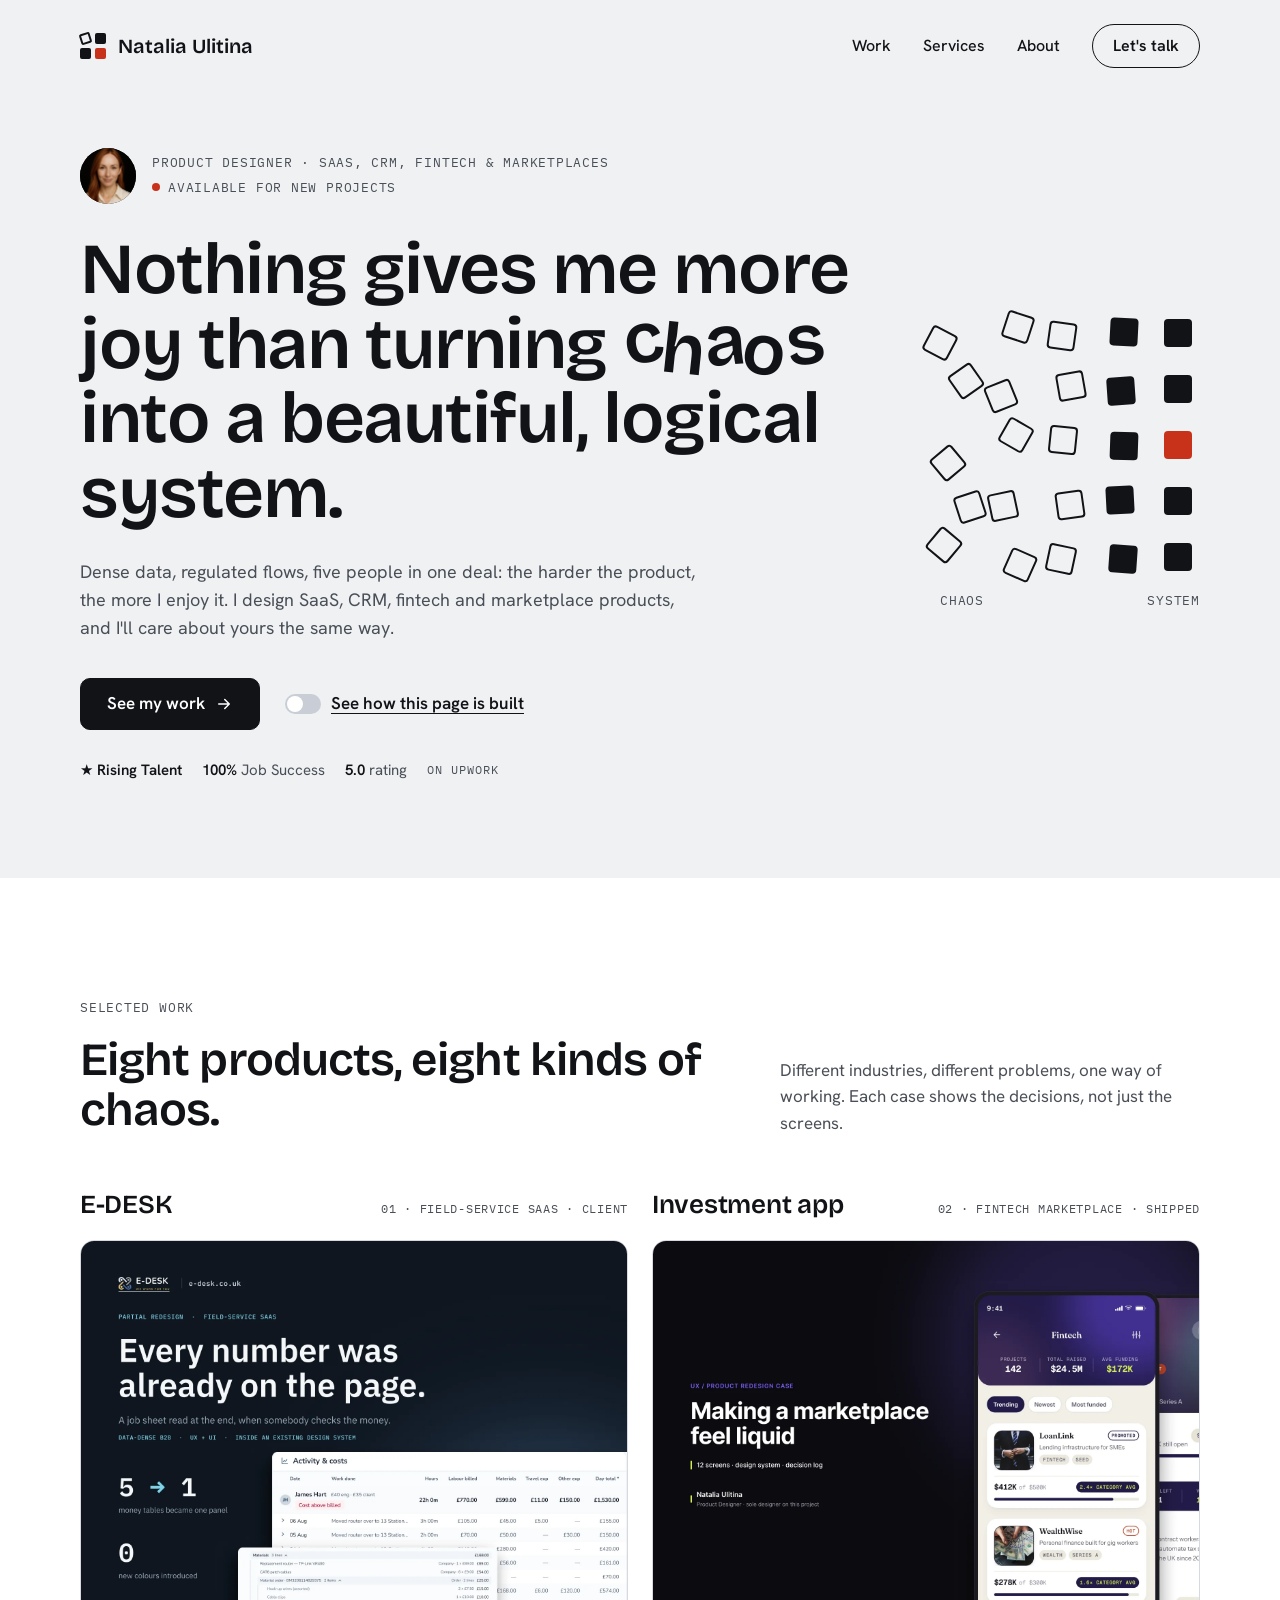
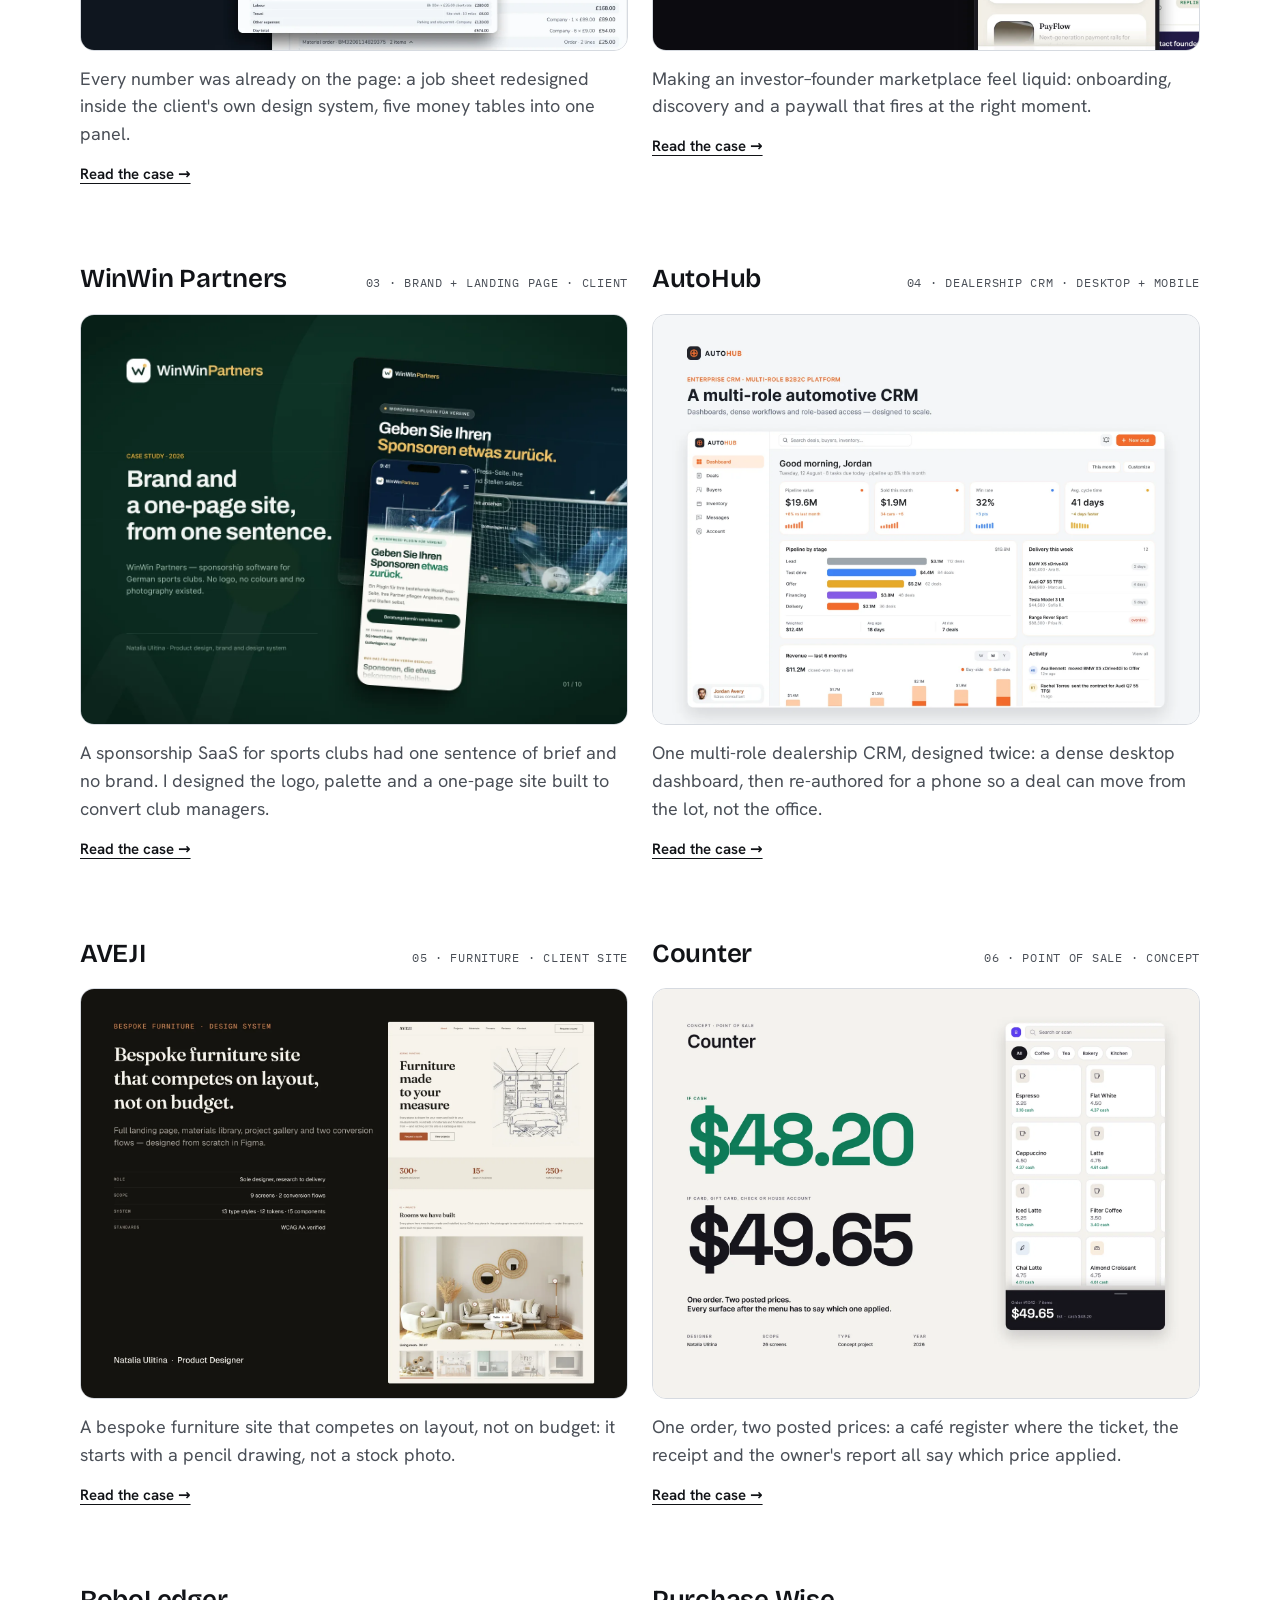
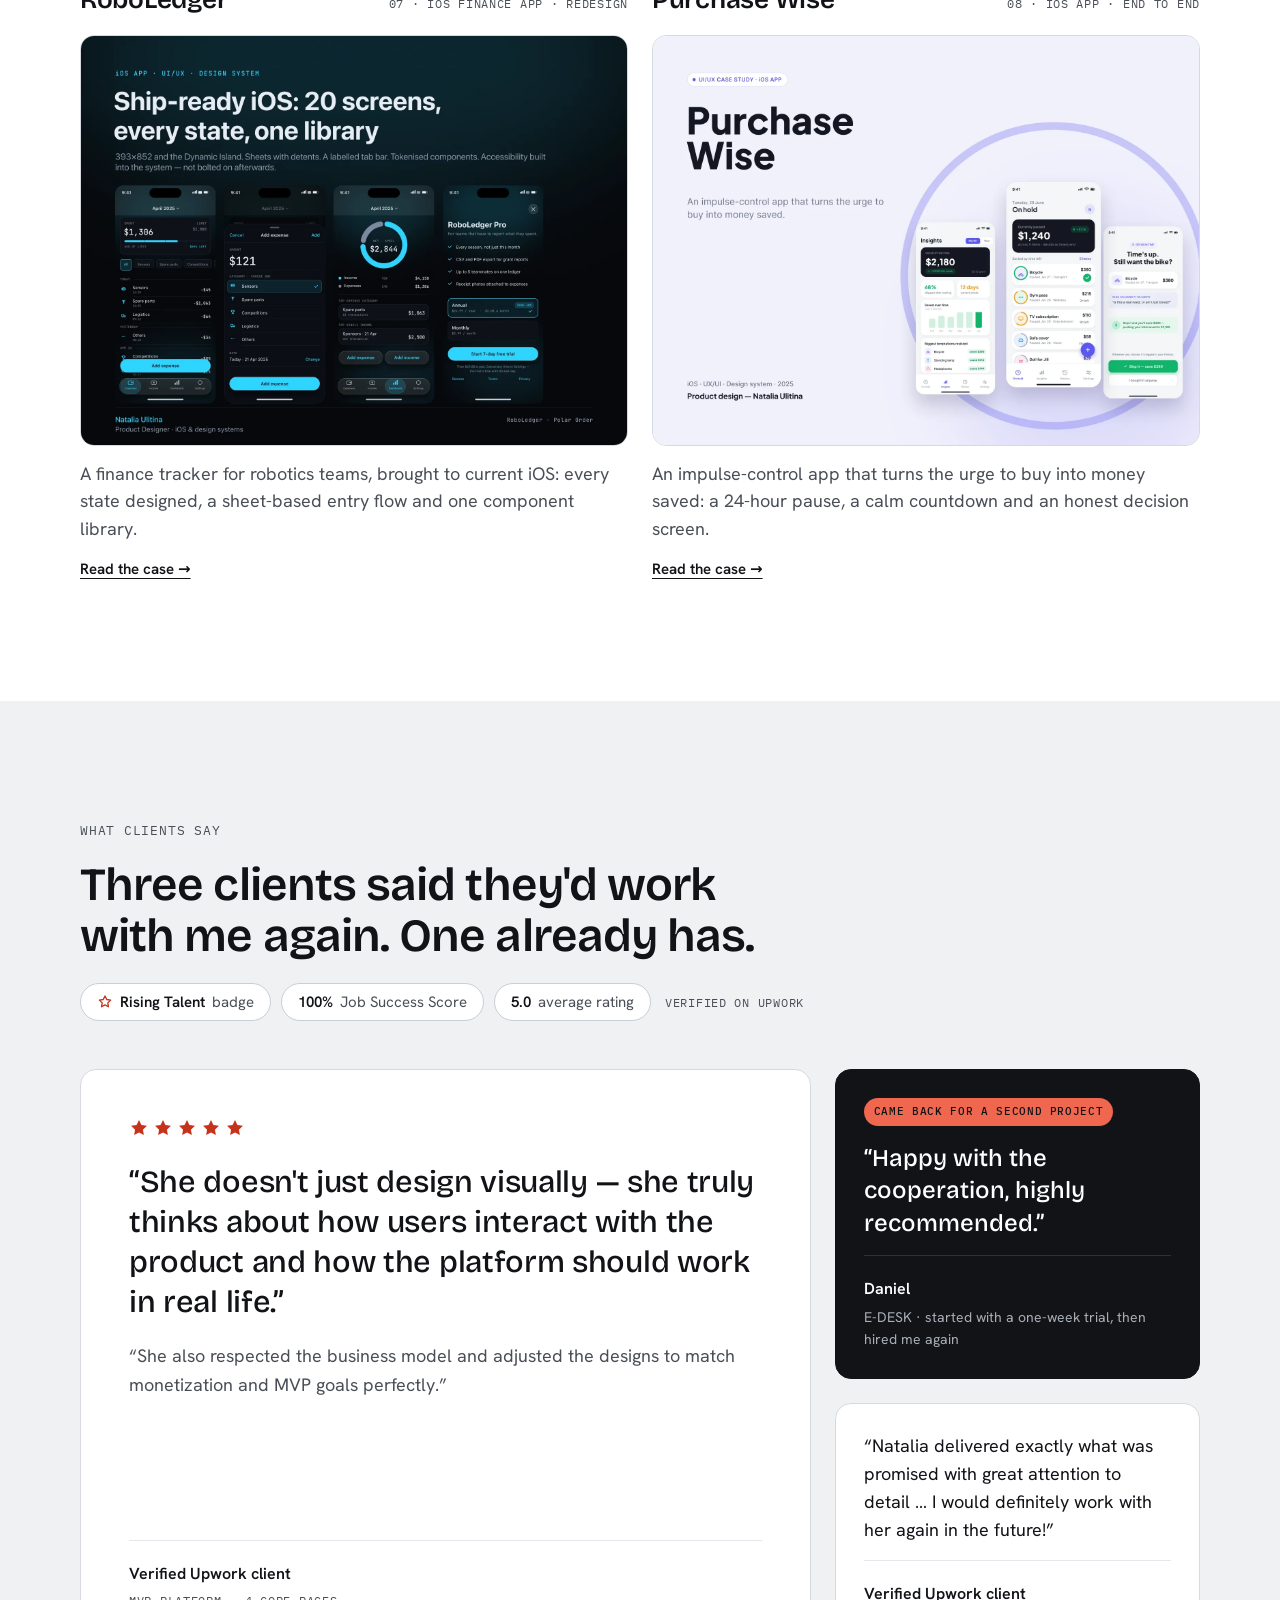
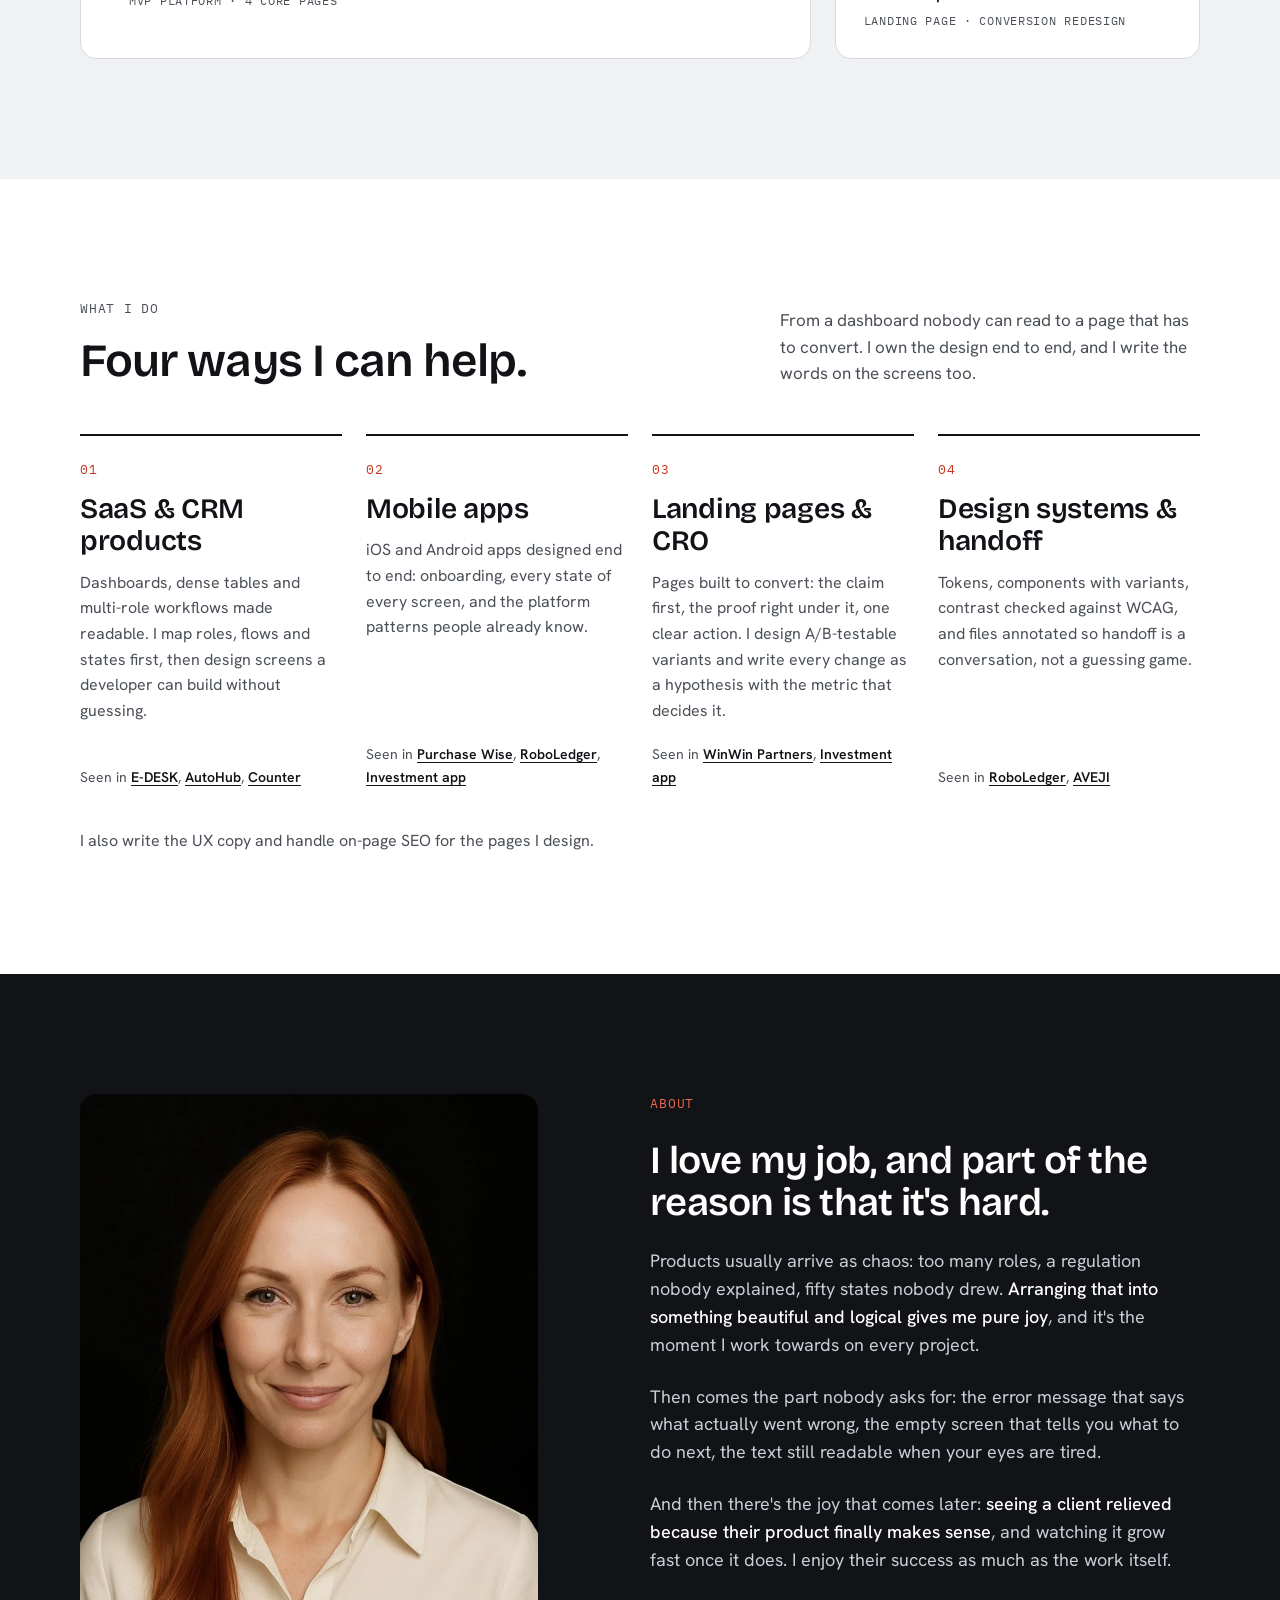
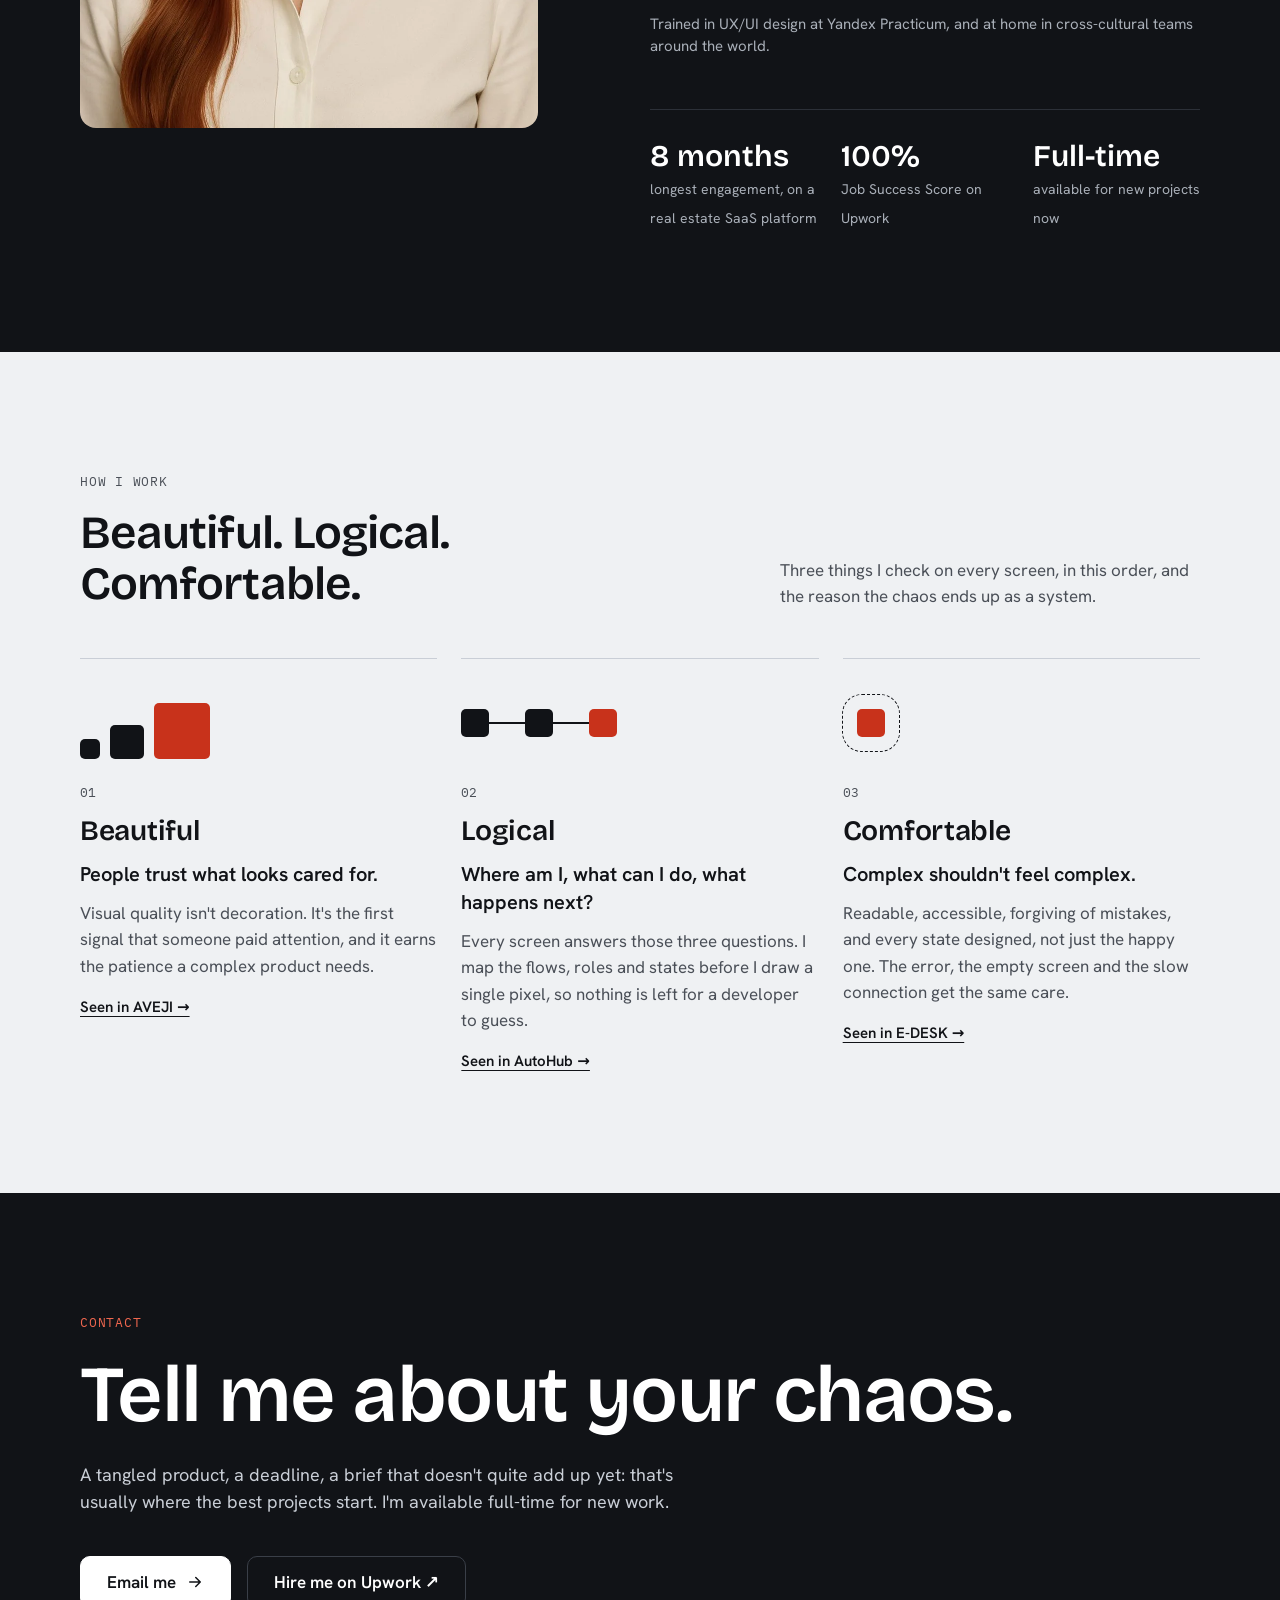
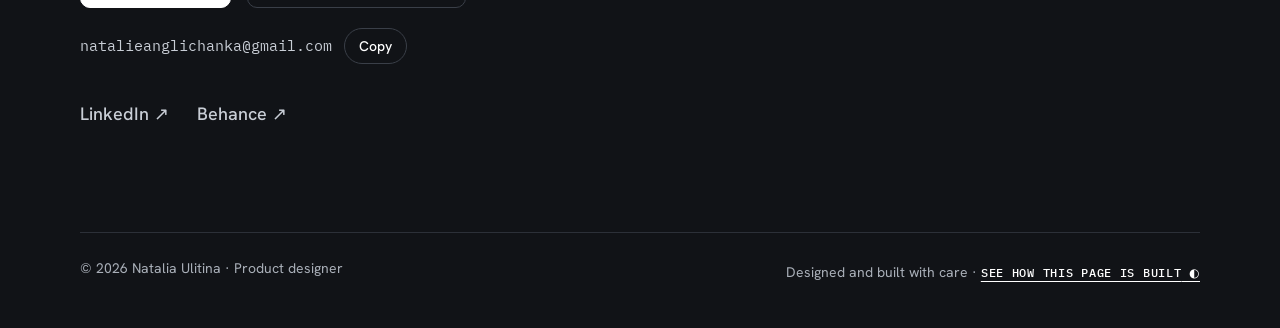
==== index.html @ 25fa5a93 "Add files via upload" ====
<!doctype html>
<html lang="en">
<head>
<meta charset="utf-8">
<meta name="viewport" content="width=device-width, initial-scale=1">
<title>Natalia Ulitina — Product designer for SaaS, CRM, fintech and marketplaces</title>
<meta name="description" content="Product designer who turns complex products into beautiful, logical systems. Case studies in field-service SaaS, fintech, a dealership CRM, a bespoke furniture site and a point-of-sale concept. Available full-time.">
<link rel="canonical" href="https://nataliaulitina.github.io/">
<meta property="og:type" content="website">
<meta property="og:title" content="Natalia Ulitina — Product designer for SaaS, CRM, fintech and marketplaces">
<meta property="og:description" content="Product designer who turns complex products into beautiful, logical systems. Case studies in field-service SaaS, fintech, a dealership CRM, a bespoke furniture site and a point-of-sale concept. Available full-time.">
<meta property="og:url" content="https://nataliaulitina.github.io/">
<meta property="og:image" content="https://nataliaulitina.github.io/og.png">
<meta name="twitter:card" content="summary_large_image">
<meta name="theme-color" content="#EFF1F3">
<link rel="icon" href="favicon.svg" type="image/svg+xml">
<link rel="preload" href="bricolage.woff2" as="font" type="font/woff2" crossorigin>
<link rel="preload" href="hanken-400.woff2" as="font" type="font/woff2" crossorigin>
<link rel="stylesheet" href="site.css">
<script src="site.js" defer></script>
</head>
<body class="">
<a class="skip" href="#main">Skip to content</a>
<div class="xgrid" aria-hidden="true"><div class="wrap"><i></i><i></i><i></i><i></i><i></i><i></i><i></i><i></i><i></i><i></i><i></i><i></i></div></div>
<header class="site-head"><div class="wrap">
<a class="brand" href="index.html" aria-label="Natalia Ulitina, home"><span class="mark" aria-hidden="true"><i></i><i></i><i></i><i></i></span><span>Natalia Ulitina</span></a>
<nav class="nav" aria-label="Main"><a href="#work">Work</a><a class="hide-sm" href="#services">Services</a><a class="hide-sm" href="#about">About</a><a class="pill" href="#contact">Let's talk</a></nav>
</div></header>
<main id="main">
<section class="hero"><div class="wrap">
<div>
<div class="who" data-spec="Photo · 56 round · the person you'll work with, directly"><span class="avatar"><img src="natalia.webp" alt="Natalia Ulitina" width="900" height="1252" decoding="auto"></span><span class="who-text"><span>Product designer · SaaS, CRM, fintech &amp; marketplaces</span><span><span class="dot"></span>Available for new projects</span></span></div>
<h1 class="h1" data-spec="H1 · Bricolage 76/79 · one idea, one sentence">Nothing gives me more joy than turning <span class="sr">chaos</span><span class="chaos" aria-hidden="true"><span>c</span><span>h</span><span>a</span><span>o</span><span>s</span></span> into a beautiful, logical system.</h1>
<p class="lead" data-spec="Body L · Hanken 20/31 · max ≈ 62 characters a line">Dense data, regulated flows, five people in one deal: the harder the product, the more I enjoy it. I design SaaS, CRM, fintech and marketplace products, and I'll care about yours the same way.</p>
<div class="btns" data-spec="Buttons · 52 tall · touch target ≥ 44"><a class="btn btn-primary" href="#work">See my work <svg viewBox="0 0 24 24" fill="none" stroke="currentColor" stroke-width="2" stroke-linecap="round" stroke-linejoin="round" aria-hidden="true"><path d="M5 12h14M13 6l6 6-6 6"/></svg></a><button type="button" class="btn xray-toggle quiet" aria-pressed="false"><span class="switch" aria-hidden="true"></span><span class="xray-label">See how this page is built</span></button></div>
<p class="hero-proof" aria-label="Upwork record"><span><b>★ Rising Talent</b></span><span><b>100%</b> Job Success</span><span><b>5.0</b> rating</span><span class="via">on Upwork</span></p>
</div>
<div class="c2s-wrap" aria-hidden="true"><div class="c2s" data-spec="Chaos → system · the only disorder on the page"><i class="" style="left:-14px;top:10px;transform:rotate(28deg)"></i><i class="" style="left:12px;top:48px;transform:rotate(-35deg)"></i><i class="" style="left:-6px;top:130px;transform:rotate(50deg)"></i><i class="" style="left:16px;top:174px;transform:rotate(-18deg)"></i><i class="" style="left:-10px;top:212px;transform:rotate(40deg)"></i><i class="" style="left:64px;top:-6px;transform:rotate(18deg)"></i><i class="" style="left:47px;top:63px;transform:rotate(-22deg)"></i><i class="" style="left:62px;top:102px;transform:rotate(30deg)"></i><i class="" style="left:49px;top:173px;transform:rotate(-12deg)"></i><i class="" style="left:66px;top:232px;transform:rotate(24deg)"></i><i class="" style="left:108px;top:3px;transform:rotate(8deg)"></i><i class="" style="left:117px;top:53px;transform:rotate(-10deg)"></i><i class="" style="left:109px;top:107px;transform:rotate(6deg)"></i><i class="" style="left:116px;top:172px;transform:rotate(-8deg)"></i><i class="" style="left:107px;top:226px;transform:rotate(12deg)"></i><i class="f" style="left:170px;top:-1px;transform:rotate(3deg)"></i><i class="f" style="left:167px;top:58px;transform:rotate(-4deg)"></i><i class="f" style="left:170px;top:113px;transform:rotate(2deg)"></i><i class="f" style="left:166px;top:167px;transform:rotate(-3deg)"></i><i class="f" style="left:169px;top:226px;transform:rotate(4deg)"></i><i class="f" style="left:224px;top:0px;transform:rotate(0deg)"></i><i class="f" style="left:224px;top:56px;transform:rotate(0deg)"></i><i class="a" style="left:224px;top:112px;transform:rotate(0deg)"></i><i class="f" style="left:224px;top:168px;transform:rotate(0deg)"></i><i class="f" style="left:224px;top:224px;transform:rotate(0deg)"></i></div><div class="c2s-labels"><span>Chaos</span><span>System</span></div>
<p class="xnote"><b>WHY</b>Chaos on the left, order on the right. It's the only disorder on the page, on purpose, and so is the word “chaos” in the headline. Ink on paper is 17.5:1; every text colour here passes WCAG AA.</p></div>
</div></section>

<section class="s s-white" id="work"><div class="wrap">
<div class="sec-head row"><div class="stack" style="gap:16px"><p class="kicker">Selected work</p><h2 class="h2" data-spec="H2 · Bricolage 52/57">Eight products, eight kinds of chaos.</h2></div><p class="lead">Different industries, different problems, one way of working. Each case shows the decisions, not just the screens.</p></div>
<div class="work-grid" data-spec="Case grid · 2 × 6 columns · 24 gutter"><a class="case-card" href="e-desk.html"><span class="top"><span class="name">E-DESK</span><span class="tag">01 · Field-service SaaS · Client</span></span><img src="cover-edesk.webp" alt="E-DESK case study cover" width="1600" height="1200" loading="lazy" decoding="auto"><span class="hook">Every number was already on the page: a job sheet redesigned inside the client's own design system, five money tables into one panel.</span><span class="more">Read the case →</span></a><a class="case-card" href="investment-app.html"><span class="top"><span class="name">Investment app</span><span class="tag">02 · Fintech marketplace · Shipped</span></span><img src="cover-investment.webp" alt="Investment app case study cover" width="1600" height="1200" loading="lazy" decoding="auto"><span class="hook">Making an investor–founder marketplace feel liquid: onboarding, discovery and a paywall that fires at the right moment.</span><span class="more">Read the case →</span></a><a class="case-card" href="winwin.html"><span class="top"><span class="name">WinWin Partners</span><span class="tag">03 · Brand + landing page · Client</span></span><img src="cover-winwin.webp" alt="WinWin Partners case study cover" width="1200" height="900" loading="lazy" decoding="auto"><span class="hook">A sponsorship SaaS for sports clubs had one sentence of brief and no brand. I designed the logo, palette and a one-page site built to convert club managers.</span><span class="more">Read the case →</span></a><a class="case-card" href="autohub.html"><span class="top"><span class="name">AutoHub</span><span class="tag">04 · Dealership CRM · Desktop + mobile</span></span><img src="cover-autohub.webp" alt="AutoHub case study cover" width="1600" height="1200" loading="lazy" decoding="auto"><span class="hook">One multi-role dealership CRM, designed twice: a dense desktop dashboard, then re-authored for a phone so a deal can move from the lot, not the office.</span><span class="more">Read the case →</span></a><a class="case-card" href="aveji.html"><span class="top"><span class="name">AVEJI</span><span class="tag">05 · Furniture · Client site</span></span><img src="cover-aveji.webp" alt="AVEJI case study cover" width="1600" height="1200" loading="lazy" decoding="auto"><span class="hook">A bespoke furniture site that competes on layout, not on budget: it starts with a pencil drawing, not a stock photo.</span><span class="more">Read the case →</span></a><a class="case-card" href="counter.html"><span class="top"><span class="name">Counter</span><span class="tag">06 · Point of sale · Concept</span></span><img src="cover-counter.webp" alt="Counter case study cover" width="1600" height="1200" loading="lazy" decoding="auto"><span class="hook">One order, two posted prices: a café register where the ticket, the receipt and the owner's report all say which price applied.</span><span class="more">Read the case →</span></a><a class="case-card" href="roboledger.html"><span class="top"><span class="name">RoboLedger</span><span class="tag">07 · iOS finance app · Redesign</span></span><img src="cover-roboledger.webp" alt="RoboLedger case study cover" width="1600" height="1200" loading="lazy" decoding="auto"><span class="hook">A finance tracker for robotics teams, brought to current iOS: every state designed, a sheet-based entry flow and one component library.</span><span class="more">Read the case →</span></a><a class="case-card" href="purchase-wise.html"><span class="top"><span class="name">Purchase Wise</span><span class="tag">08 · iOS app · End to end</span></span><img src="cover-purchasewise.webp" alt="Purchase Wise case study cover" width="1600" height="1200" loading="lazy" decoding="auto"><span class="hook">An impulse-control app that turns the urge to buy into money saved: a 24-hour pause, a calm countdown and an honest decision screen.</span><span class="more">Read the case →</span></a></div>
</div></section>

<section class="s" id="clients"><div class="wrap">
<div class="sec-head"><p class="kicker">What clients say</p><h2 class="h2">Three clients said they'd work with me again. One already has.</h2>
<ul class="proof" aria-label="Verified on Upwork"><li><svg viewBox="0 0 24 24" fill="none" stroke="currentColor" stroke-width="2" stroke-linecap="round" stroke-linejoin="round" aria-hidden="true"><path d="M12 3l2.6 5.3 5.9.9-4.3 4.1 1 5.8L12 16.4 6.8 19.1l1-5.8L3.5 9.2l5.9-.9z"/></svg><b>Rising Talent</b> badge</li><li><b>100%</b> Job Success Score</li><li><b>5.0</b> average rating</li><li class="via">Verified on Upwork</li></ul></div>
<div class="quotes">
<figure class="quote-main"><div class="stars" role="img" aria-label="5 out of 5 stars"><svg viewBox="0 0 24 24" fill="currentColor" aria-hidden="true"><path d="M12 2.5l2.9 6 6.6.9-4.8 4.6 1.2 6.5L12 17.4l-5.9 3.1 1.2-6.5L2.5 9.4l6.6-.9z"/></svg><svg viewBox="0 0 24 24" fill="currentColor" aria-hidden="true"><path d="M12 2.5l2.9 6 6.6.9-4.8 4.6 1.2 6.5L12 17.4l-5.9 3.1 1.2-6.5L2.5 9.4l6.6-.9z"/></svg><svg viewBox="0 0 24 24" fill="currentColor" aria-hidden="true"><path d="M12 2.5l2.9 6 6.6.9-4.8 4.6 1.2 6.5L12 17.4l-5.9 3.1 1.2-6.5L2.5 9.4l6.6-.9z"/></svg><svg viewBox="0 0 24 24" fill="currentColor" aria-hidden="true"><path d="M12 2.5l2.9 6 6.6.9-4.8 4.6 1.2 6.5L12 17.4l-5.9 3.1 1.2-6.5L2.5 9.4l6.6-.9z"/></svg><svg viewBox="0 0 24 24" fill="currentColor" aria-hidden="true"><path d="M12 2.5l2.9 6 6.6.9-4.8 4.6 1.2 6.5L12 17.4l-5.9 3.1 1.2-6.5L2.5 9.4l6.6-.9z"/></svg></div><blockquote><p>“She doesn't just design visually — she truly thinks about how users interact with the product and how the platform should work in real life.”</p><p>“She also respected the business model and adjusted the designs to match monetization and MVP goals perfectly.”</p></blockquote><figcaption class="by"><b>Verified Upwork client</b><span>MVP platform · 4 core pages</span></figcaption></figure>
<div class="quote-side">
<figure class="quote dark"><span class="badge">Came back for a second project</span><blockquote><p>“Happy with the cooperation, highly recommended.”</p></blockquote><figcaption class="by"><b>Daniel</b><span>E-DESK · started with a one-week trial, then hired me again</span></figcaption></figure>
<figure class="quote"><blockquote><p>“Natalia delivered exactly what was promised with great attention to detail … I would definitely work with her again in the future!”</p></blockquote><figcaption class="by"><b>Verified Upwork client</b><span>Landing page · conversion redesign</span></figcaption></figure>
</div></div>
</div></section>
<section class="s s-white" id="services"><div class="wrap">
<div class="sec-head row"><div class="stack" style="gap:16px"><p class="kicker">What I do</p><h2 class="h2">Four ways I can help.</h2></div><p class="lead">From a dashboard nobody can read to a page that has to convert. I own the design end to end, and I write the words on the screens too.</p></div>
<div class="services" data-spec="Services · 4 columns · one promise each">
<div class="svc"><span class="num">01</span><h3 class="h3">SaaS &amp; CRM products</h3><p>Dashboards, dense tables and multi-role workflows made readable. I map roles, flows and states first, then design screens a developer can build without guessing.</p><p class="seen">Seen in <a href="e-desk.html">E-DESK</a>, <a href="autohub.html">AutoHub</a>, <a href="counter.html">Counter</a></p></div>
<div class="svc"><span class="num">02</span><h3 class="h3">Mobile apps</h3><p>iOS and Android apps designed end to end: onboarding, every state of every screen, and the platform patterns people already know.</p><p class="seen">Seen in <a href="purchase-wise.html">Purchase Wise</a>, <a href="roboledger.html">RoboLedger</a>, <a href="investment-app.html">Investment app</a></p></div>
<div class="svc"><span class="num">03</span><h3 class="h3">Landing pages &amp; CRO</h3><p>Pages built to convert: the claim first, the proof right under it, one clear action. I design A/B-testable variants and write every change as a hypothesis with the metric that decides it.</p><p class="seen">Seen in <a href="winwin.html">WinWin Partners</a>, <a href="investment-app.html">Investment app</a></p></div>
<div class="svc"><span class="num">04</span><h3 class="h3">Design systems &amp; handoff</h3><p>Tokens, components with variants, contrast checked against WCAG, and files annotated so handoff is a conversation, not a guessing game.</p><p class="seen">Seen in <a href="roboledger.html">RoboLedger</a>, <a href="aveji.html">AVEJI</a></p></div>
</div>
<p class="svc-also">I also write the UX copy and handle on-page SEO for the pages I design.</p>
</div></section>

<section class="s s-dark about" id="about"><div class="wrap">
<img src="natalia.webp" alt="Natalia Ulitina, smiling, in a cream shirt" width="900" height="1252" class="about-photo" loading="lazy" decoding="auto">
<div class="about-text">
<p class="kicker">About</p>
<h2 class="h2">I love my job, and part of the reason is that it's hard.</h2>
<p class="lead">Products usually arrive as chaos: too many roles, a regulation nobody explained, fifty states nobody drew. <strong>Arranging that into something beautiful and logical gives me pure joy</strong>, and it's the moment I work towards on every project.</p>
<p class="lead">Then comes the part nobody asks for: the error message that says what actually went wrong, the empty screen that tells you what to do next, the text still readable when your eyes are tired.</p>
<p class="lead">And then there's the joy that comes later: <strong>seeing a client relieved because their product finally makes sense</strong>, and watching it grow fast once it does. I enjoy their success as much as the work itself.</p>
<p class="small" style="color:var(--on-dark-3)">Trained in UX/UI design at Yandex Practicum, and at home in cross-cultural teams around the world.</p>
<div class="facts"><div><b>8 months</b><span>longest engagement, on a real estate SaaS platform</span></div><div><b>100%</b><span>Job Success Score on Upwork</span></div><div><b>Full-time</b><span>available for new projects now</span></div></div>
</div>
</div></section>

<section class="s" id="approach"><div class="wrap">
<div class="sec-head row"><div class="stack" style="gap:16px"><p class="kicker">How I work</p><h2 class="h2">Beautiful. Logical. Comfortable.</h2></div><p class="lead">Three things I check on every screen, in this order, and the reason the chaos ends up as a system.</p></div>
<div class="pillars">
<div class="pillar"><div class="glyph" aria-hidden="true"><i style="width:20px;height:20px"></i><i style="width:34px;height:34px"></i><i class="acc" style="width:56px;height:56px"></i></div><span class="num">01</span><h3 class="h3">Beautiful</h3><p class="principle">People trust what looks cared for.</p><p class="lead">Visual quality isn't decoration. It's the first signal that someone paid attention, and it earns the patience a complex product needs.</p><a href="aveji.html">Seen in AVEJI →</a></div>
<div class="pillar"><div class="glyph logic" aria-hidden="true"><i style="width:28px;height:28px"></i><b></b><i style="width:28px;height:28px"></i><b></b><i class="acc" style="width:28px;height:28px"></i></div><span class="num">02</span><h3 class="h3">Logical</h3><p class="principle">Where am I, what can I do, what happens next?</p><p class="lead">Every screen answers those three questions. I map the flows, roles and states before I draw a single pixel, so nothing is left for a developer to guess.</p><a href="autohub.html">Seen in AutoHub →</a></div>
<div class="pillar"><div class="glyph comfort" aria-hidden="true"><i class="acc" style="width:28px;height:28px;outline:1.5px dashed var(--ink);outline-offset:14px"></i></div><span class="num">03</span><h3 class="h3">Comfortable</h3><p class="principle">Complex shouldn't feel complex.</p><p class="lead">Readable, accessible, forgiving of mistakes, and every state designed, not just the happy one. The error, the empty screen and the slow connection get the same care.</p><a href="e-desk.html">Seen in E-DESK →</a></div>
</div>
</div></section>

</main>
<section class="s s-dark contact" id="contact" data-spec="Footer · dark band · the page ends on a strong note"><div class="wrap">
<p class="kicker">Contact</p>
<h2 class="h1" style="margin-top:20px">Tell me about your chaos.</h2>
<p class="lead">A tangled product, a deadline, a brief that doesn't quite add up yet: that's usually where the best projects start. I'm available full-time for new work.</p>
<div class="btns"><a class="btn btn-primary" href="mailto:natalieanglichanka@gmail.com">Email me <svg viewBox="0 0 24 24" fill="none" stroke="currentColor" stroke-width="2" stroke-linecap="round" stroke-linejoin="round" aria-hidden="true"><path d="M5 12h14M13 6l6 6-6 6"/></svg></a><a class="btn" href="https://www.upwork.com/freelancers/~018b4f9fb28a31edcb" rel="noopener" target="_blank">Hire me on Upwork ↗</a></div>
<p class="mailline"><span class="addr">natalieanglichanka@gmail.com</span><button type="button" class="copy" data-copy="natalieanglichanka@gmail.com" aria-label="Copy email address">Copy</button></p>
<nav class="elsewhere" aria-label="Elsewhere"><a href="https://www.linkedin.com/in/natalia-ulitina-0a97a8344/" rel="noopener" target="_blank">LinkedIn ↗</a><a href="https://www.behance.net/nataliaulitina" rel="noopener" target="_blank">Behance ↗</a></nav>
<div class="foot"><span>© 2026 Natalia Ulitina · Product designer</span><span>Designed and built with care · <button type="button" class="xray-toggle" aria-pressed="false"><span class="xray-label">See how this page is built</span> ◐</button></span></div>
</div></section>
</body>
</html>
---- site.css ----
/* ---------- Fonts (self-hosted) ---------- */
@font-face{font-family:"Bricolage Grotesque";src:url(bricolage.woff2) format("woff2");font-weight:200 800;font-display:swap}
@font-face{font-family:"Hanken Grotesk";src:url(hanken-400.woff2) format("woff2");font-weight:400;font-display:swap}
@font-face{font-family:"Hanken Grotesk";src:url(hanken-500.woff2) format("woff2");font-weight:500;font-display:swap}
@font-face{font-family:"Hanken Grotesk";src:url(hanken-600.woff2) format("woff2");font-weight:600;font-display:swap}
@font-face{font-family:"IBM Plex Mono";src:url(plexmono-400.woff2) format("woff2");font-weight:400;font-display:swap}
@font-face{font-family:"IBM Plex Mono";src:url(plexmono-500.woff2) format("woff2");font-weight:500;font-display:swap}

/* ---------- Tokens ---------- */
:root{
  --paper:#EFF1F3; --white:#FFFFFF; --ink:#111317; --ink-2:#4A4F57; --line:#C9CED6; --line-soft:#D6DAE0; --tile:#E4E7EB;
  --accent:#C8321B; --accent-on-dark:#F0674F;
  --dark:#111317; --dark-card:#1E2127; --dark-line:#2C3038; --on-dark:#FFFFFF; --on-dark-2:#C9CED6; --on-dark-3:#A9AFB8;
  --display:"Bricolage Grotesque",system-ui,sans-serif; --body:"Hanken Grotesk",system-ui,sans-serif; --mono:"IBM Plex Mono",ui-monospace,monospace;
  --gutter:80px; --max:1280px;
}
*{box-sizing:border-box}
html{-webkit-text-size-adjust:100%;scroll-behavior:smooth}
body{margin:0;background:var(--paper);color:var(--ink);font-family:var(--body);font-size:18px;line-height:1.6;-webkit-font-smoothing:antialiased}
img{max-width:100%;height:auto;display:block}
a{color:inherit}
a:hover{color:var(--accent)}
:focus-visible{outline:2px solid var(--accent);outline-offset:3px;border-radius:4px}
.sr{position:absolute;width:1px;height:1px;overflow:hidden;clip:rect(0 0 0 0);white-space:nowrap}
.skip{position:absolute;left:16px;top:-60px;background:var(--ink);color:#fff;padding:10px 16px;border-radius:8px;z-index:100}
.skip:focus{top:16px}
.wrap{width:100%;max-width:calc(var(--max) + 2*var(--gutter));margin:0 auto;padding:0 var(--gutter)}

/* ---------- Type ---------- */
.kicker{font-family:var(--mono);font-size:13px;letter-spacing:.06em;text-transform:uppercase;color:var(--k,var(--ink-2));margin:0}
.h1{font-family:var(--display);font-weight:600;font-size:clamp(40px,5.6vw,76px);line-height:1.04;letter-spacing:-.02em;margin:0}
.h2{font-family:var(--display);font-weight:600;font-size:clamp(32px,3.6vw,52px);line-height:1.1;letter-spacing:-.02em;margin:0;max-width:24ch}
.h3{font-family:var(--display);font-weight:600;font-size:clamp(24px,2.2vw,32px);line-height:1.15;letter-spacing:-.01em;margin:0}
.lead{font-size:clamp(18px,1.4vw,20px);line-height:1.55;color:var(--muted,var(--ink-2));margin:0;max-width:62ch}
.lead strong{color:var(--fg,var(--ink));font-weight:500}
.small{font-size:15px;line-height:1.5;color:var(--muted,var(--ink-2))}

/* ---------- Header ---------- */
.site-head{padding:24px 0}
.site-head .wrap{display:flex;align-items:center;justify-content:space-between;gap:24px}
.brand{white-space:nowrap;display:flex;align-items:center;gap:12px;text-decoration:none;font-family:var(--display);font-weight:600;font-size:20px}
.mark{position:relative;width:26px;height:26px;flex-shrink:0}
.mark i{position:absolute;width:11px;height:11px;border-radius:2px;background:currentColor}
.mark i:nth-child(1){left:0;top:0;background:none;border:2px solid currentColor;transform:rotate(-18deg)}
.mark i:nth-child(2){left:15px;top:0}.mark i:nth-child(3){left:0;top:15px}
.mark i:nth-child(4){left:15px;top:15px;background:var(--accent)}
.nav{display:flex;align-items:center;gap:32px}
.nav a{white-space:nowrap;text-decoration:none;font-weight:500;font-size:16px}
.pill{display:inline-flex;align-items:center;min-height:44px;padding:0 20px;border:1.5px solid currentColor;border-radius:999px;font-weight:600!important}

/* ---------- Buttons ---------- */
.btns{display:flex;flex-wrap:wrap;gap:16px}
.btn{display:inline-flex;align-items:center;justify-content:center;gap:10px;min-height:52px;padding:0 26px;border-radius:10px;font:600 17px/1 var(--body);text-decoration:none;cursor:pointer;border:1.5px solid var(--ink);background:transparent;color:var(--ink)}
.btn-primary{background:var(--ink);color:#fff}
.btn-primary:hover{color:#fff;background:#2a2e36}
.btn svg{width:18px;height:18px}
.switch{position:relative;width:36px;height:20px;border-radius:999px;background:var(--line);flex-shrink:0;transition:background .2s}
.switch::after{content:"";position:absolute;top:2px;left:2px;width:16px;height:16px;border-radius:999px;background:#fff;transition:transform .2s}
.xray-toggle[aria-pressed="true"]{background:var(--accent);border-color:var(--accent);color:#fff}
.xray-toggle[aria-pressed="true"] .switch{background:#fff}
.xray-toggle[aria-pressed="true"] .switch::after{background:var(--accent);transform:translateX(16px)}

/* ---------- Hero ---------- */
.hero{padding:56px 0 96px}
.hero .wrap{display:grid;grid-template-columns:minmax(0,1fr) 260px;gap:64px;align-items:center}
.who{display:flex;align-items:center;gap:16px;margin-bottom:28px}
.avatar{width:56px;height:56px;border-radius:999px;overflow:hidden;background:var(--ink);flex-shrink:0}
.avatar img{width:100%;height:100%;object-fit:cover;object-position:50% 22%}
.who-text{display:flex;flex-direction:column;gap:4px;font-family:var(--mono);font-size:13px;letter-spacing:.06em;text-transform:uppercase;color:var(--ink-2)}
.dot{display:inline-block;width:8px;height:8px;border-radius:999px;background:var(--accent);margin-right:8px;vertical-align:1px}
.chaos span{display:inline-block}
.chaos span:nth-child(1){transform:translateY(-.08em) rotate(-9deg)}.chaos span:nth-child(2){transform:translateY(.07em) rotate(6deg)}
.chaos span:nth-child(3){transform:translateY(-.04em) rotate(-4deg)}.chaos span:nth-child(4){transform:translateY(.08em) rotate(10deg)}
.chaos span:nth-child(5){transform:translateY(-.06em) rotate(-7deg)}
.hero .lead{margin:28px 0 36px}
.c2s{position:relative;width:252px;height:252px}
.c2s i{position:absolute;width:28px;height:28px;border-radius:4px;border:2px solid var(--ink)}
.c2s i.f{background:var(--ink);border:none}.c2s i.a{background:var(--accent);border:none}
.c2s-labels{display:flex;justify-content:space-between;margin-top:20px;font-family:var(--mono);font-size:13px;letter-spacing:.06em;text-transform:uppercase;color:var(--ink-2)}

/* ---------- Sections ---------- */
.s{padding:120px 0;background:var(--bg,var(--paper));color:var(--fg,var(--ink))}
.s-white{--bg:var(--white)}
.s-dark{--bg:var(--dark);--fg:var(--on-dark);--muted:var(--on-dark-2);--k:var(--accent-on-dark);--line:var(--dark-line);--card:var(--dark-card);--cardline:var(--dark-line)}
.s-dark a:hover{color:var(--accent-on-dark)}
.sec-head{display:flex;flex-direction:column;gap:18px;margin-bottom:48px}
.sec-head.row{flex-direction:row;align-items:flex-end;justify-content:space-between;gap:48px;flex-wrap:wrap}
.sec-head.row>.stack{flex:1 1 0;min-width:0}
.sec-head.row .lead{flex:0 1 420px;max-width:420px;font-size:17px}
.stack{display:flex;flex-direction:column;gap:40px}

/* ---------- Work grid ---------- */
.work-grid{display:grid;grid-template-columns:repeat(2,minmax(0,1fr));column-gap:24px;row-gap:72px}
.case-card{display:flex;flex-direction:column;gap:14px;text-decoration:none;color:var(--ink)}
.case-card .top{display:flex;align-items:baseline;justify-content:space-between;gap:16px;flex-wrap:wrap}
.case-card .name{font-family:var(--display);font-size:26px;font-weight:600;letter-spacing:-.01em}
.case-card .tag{font-family:var(--mono);font-size:12px;letter-spacing:.06em;text-transform:uppercase;color:var(--ink-2)}
.case-card img{aspect-ratio:4/3;object-fit:cover;border-radius:14px;border:1px solid var(--line-soft);transition:box-shadow .25s ease,border-color .25s ease}
.case-card:hover img{box-shadow:0 18px 40px rgba(17,19,23,.16);border-color:var(--line)}
.case-card .more{transition:color .2s ease}
.case-card:hover .more{color:var(--accent)}
@media (prefers-reduced-motion:reduce){.case-card img,.case-card .more{transition:none}}
.case-card .hook{color:var(--ink-2);font-size:18px;line-height:1.55}
.case-card .more{font-weight:600;font-size:15px;text-decoration:underline;text-underline-offset:4px}
.more-work{margin-top:88px;padding-top:28px;border-top:1px solid var(--line);display:grid;grid-template-columns:repeat(4,minmax(0,1fr));gap:24px}
.more-work p{grid-column:1/-1}
.more-work div{display:flex;flex-direction:column;gap:4px}
.more-work b{font-size:17px}
.more-work span{font-size:14px;color:var(--ink-2)}

/* ---------- About ---------- */
.about .wrap{display:grid;grid-template-columns:5fr 6fr;gap:112px;align-items:start}
.about-photo{border-radius:16px;aspect-ratio:13/18;object-fit:cover;object-position:50% 30%;width:100%}
.about-text{display:flex;flex-direction:column;gap:24px}
.about-text .h2{font-size:clamp(32px,3vw,44px);max-width:none}
.facts{display:grid;grid-template-columns:repeat(3,minmax(0,1fr));gap:24px;padding-top:28px;margin-top:12px;border-top:1px solid var(--dark-line)}
.facts b{display:block;font-family:var(--display);font-size:30px;font-weight:600;line-height:1.2}
.facts span{font-size:14px;line-height:1.45;color:var(--on-dark-3)}

/* ---------- Approach ---------- */
.pillars{display:grid;grid-template-columns:repeat(3,minmax(0,1fr));gap:24px}
.pillar{padding-top:28px;border-top:1px solid var(--line);display:flex;flex-direction:column;gap:12px}
.glyph{height:72px;display:flex;align-items:flex-end;gap:10px;margin-bottom:12px}
.glyph i{display:block;border-radius:5px;background:var(--ink)}
.glyph.logic{align-items:center;gap:0}.glyph.logic b{display:block;width:36px;height:2px;background:var(--ink)}
.glyph.comfort{align-items:center;padding-left:14px}
.glyph .acc{background:var(--accent)}
.pillar .num{font-family:var(--mono);font-size:13px;color:var(--ink-2)}
.pillar .principle{font-size:20px;line-height:1.4;font-weight:600;margin:0}
.pillar .lead{font-size:17px}
.pillar a{font-weight:600;font-size:15px;text-underline-offset:4px;margin-top:4px}

/* ---------- Testimonials ---------- */
.quotes{display:grid;grid-template-columns:2fr 1fr;gap:24px}
.quote-main{padding:48px;background:#fff;border:1px solid var(--line-soft);border-radius:16px;display:flex;flex-direction:column;gap:24px;margin:0}
.stars{display:flex;gap:4px;color:var(--accent)}
.stars svg{width:20px;height:20px}
.quote-main blockquote{margin:0;display:flex;flex-direction:column;gap:20px}
.quote-main blockquote p:first-child{font-family:var(--display);font-size:clamp(24px,2.4vw,34px);line-height:1.3;font-weight:500;letter-spacing:-.01em;margin:0}
.quote-main blockquote p+p{margin:0;color:var(--ink-2)}
.quote-side{display:flex;flex-direction:column;gap:24px}
.quote{margin:0;padding:28px;border-radius:16px;display:flex;flex-direction:column;gap:16px;background:#fff;border:1px solid var(--line-soft);flex:1}
.quote blockquote{margin:0}.quote blockquote p{margin:0;font-size:18px;line-height:1.55}
.quote.dark{background:var(--ink);color:#fff;border-color:var(--ink)}
.quote.dark blockquote p{font-family:var(--display);font-size:24px;line-height:1.35;font-weight:500}
.badge{align-self:flex-start;padding:5px 10px;border-radius:999px;background:var(--accent-on-dark);color:var(--ink);font-family:var(--mono);font-size:11px;font-weight:500;letter-spacing:.06em;text-transform:uppercase}
figcaption.by{margin-top:auto;padding-top:20px;border-top:1px solid #E4E7EB;display:flex;flex-direction:column;gap:4px}
.quote.dark figcaption.by{border-color:var(--dark-line)}
figcaption.by b{font-size:16px}
figcaption.by span{font-family:var(--mono);font-size:12px;letter-spacing:.06em;text-transform:uppercase;color:var(--ink-2)}
.quote.dark figcaption.by span{font-family:var(--body);text-transform:none;letter-spacing:0;font-size:14px;color:var(--on-dark-3)}

/* ---------- Contact / footer ---------- */
.contact{padding:120px 0 40px}
.contact .h1{font-size:clamp(44px,6.2vw,88px)}
.contact .lead{margin:24px 0 40px}
.contact .btn{border-color:#3A3F48;color:#fff}
.contact .btn-primary{background:#fff;color:var(--ink);border-color:#fff}
.contact .btn-primary:hover{background:var(--on-dark-2);color:var(--ink)}
.elsewhere{display:flex;gap:28px;margin-top:28px}
.elsewhere a{color:var(--on-dark-2);text-decoration:none;font-weight:500;min-height:44px;display:inline-flex;align-items:center}
.foot{margin-top:96px;padding-top:24px;border-top:1px solid var(--dark-line);display:flex;justify-content:space-between;gap:16px;flex-wrap:wrap;font-size:14px;color:var(--on-dark-3)}
.foot button{background:none;border:none;color:#fff;font:500 12px var(--mono);letter-spacing:.06em;text-transform:uppercase;text-decoration:underline;text-underline-offset:4px;cursor:pointer;padding:8px 0}

/* ---------- Case pages ---------- */
.case-hero{padding:40px 0 72px}
.back{font-family:var(--mono);font-size:12px;letter-spacing:.06em;text-transform:uppercase;text-decoration:none;color:var(--ink-2);display:inline-block;margin-bottom:32px;min-height:24px}
.case-hero .h1{max-width:20ch;margin:20px 0 24px}
.meta{display:grid;grid-template-columns:repeat(5,minmax(0,1fr));gap:24px;padding-top:24px;margin-top:40px;border-top:1px solid var(--line)}
.meta div{display:flex;flex-direction:column;gap:6px}
.meta dt{font-family:var(--mono);font-size:12px;letter-spacing:.06em;text-transform:uppercase;color:var(--muted,var(--ink-2))}
.meta dd{margin:0;font-size:16px;line-height:1.45;font-weight:500}
.note{margin-top:20px;font-size:14px;color:var(--muted,var(--ink-2))}
.fig{margin:0;display:flex;flex-direction:column;gap:12px}
.fig img{border-radius:14px;width:100%}
.fig.shadow img{box-shadow:0 20px 50px rgba(17,19,23,.14)}
.cap{font-family:var(--mono);font-size:12px;letter-spacing:.06em;text-transform:uppercase;color:var(--muted,var(--ink-2))}
.stats{display:grid;grid-template-columns:repeat(var(--n,4),minmax(0,1fr));gap:24px;padding:32px 0;border-top:1px solid var(--line);border-bottom:1px solid var(--line)}
.stats b{display:block;font-family:var(--display);font-size:clamp(36px,3.6vw,48px);line-height:1.1;font-weight:600;color:var(--statc,inherit)}
.stats span{font-size:15px;line-height:1.45;color:var(--muted,var(--ink-2))}
.pc{display:grid;grid-template-columns:1fr 1fr;gap:48px}
.pc div{padding-top:20px;border-top:1.5px solid currentColor;display:flex;flex-direction:column;gap:8px}
.pc span{font-family:var(--mono);font-size:12px;letter-spacing:.06em;text-transform:uppercase;color:var(--muted,var(--ink-2))}
.pc p{margin:0;font-size:18px;line-height:1.55}
.notes{display:grid;grid-template-columns:repeat(var(--n,3),minmax(0,1fr));gap:24px}
.notes>div{padding-top:20px;border-top:1.5px solid var(--nl,currentColor);display:flex;flex-direction:column;gap:8px}
.notes .n{font-family:var(--mono);font-size:12px;letter-spacing:.06em;text-transform:uppercase;color:var(--k,var(--ink-2))}
.notes b{font-family:var(--display);font-size:20px;line-height:1.35;font-weight:600}
.notes p{margin:0;font-size:16px;line-height:1.6;color:var(--muted,var(--ink-2))}
.cards{display:grid;grid-template-columns:repeat(var(--n,2),minmax(0,1fr));gap:20px}
.card{padding:28px;background:var(--card,#fff);border:1px solid var(--cardline,var(--line-soft));border-radius:14px;display:flex;flex-direction:column;gap:10px}
.card.hl{border-color:var(--k,var(--accent))}
.card .n{font-family:var(--mono);font-size:12px;letter-spacing:.06em;text-transform:uppercase;color:var(--k,var(--ink-2))}
.card b{font-family:var(--display);font-size:22px;line-height:1.3;font-weight:600}
.card p{margin:0;font-size:16px;line-height:1.6;color:var(--muted,var(--ink-2))}
.split{display:grid;grid-template-columns:minmax(0,1.6fr) minmax(0,1fr);gap:56px;align-items:center}
.split .notes{--n:1}
.log{border-bottom:1px solid var(--line)}
.log>div{display:grid;grid-template-columns:3fr 9fr;gap:24px;padding:24px 0;border-top:1px solid var(--line)}
.log dt{font-family:var(--mono);font-size:12px;letter-spacing:.06em;text-transform:uppercase;color:var(--muted);padding-top:5px}
.log dd{margin:0;font-size:18px;line-height:1.6;color:var(--muted)}
.log .cost dt{color:var(--k)}.log .cost dd{color:var(--fg)}
.log .proof dt{color:#5CC093}
.change{padding:32px;background:var(--card);border:1px solid var(--k);border-radius:16px;display:flex;flex-direction:column;gap:14px;align-self:start}
.change h3{margin:0;font-family:var(--display);font-size:26px;line-height:1.25;font-weight:600}
.change .sub{color:var(--k);font-weight:500;font-size:16px;margin:0}
.change p{margin:0;font-size:16px;line-height:1.6;color:var(--muted)}
.change hr{border:none;border-top:1px solid var(--cardline);margin:0;width:100%}
.change .strong{color:var(--fg);font-weight:500}
.quoteblock{margin:0;padding-left:24px;border-left:3px solid var(--k,var(--ink))}
.quoteblock p{margin:0;font-family:var(--display);font-size:clamp(22px,2.2vw,28px);line-height:1.35;font-weight:500;max-width:40ch}
.quoteblock cite{display:block;margin-top:10px;font-style:normal;font-family:var(--mono);font-size:12px;letter-spacing:.06em;text-transform:uppercase;color:var(--muted)}
.rules{border-top:1px solid var(--line)}
.rules>div{display:grid;grid-template-columns:4fr 8fr;gap:24px;padding:24px 0;border-bottom:1px solid var(--line)}
.rules dt{font-family:var(--mono);font-size:12px;letter-spacing:.06em;text-transform:uppercase;color:var(--muted,var(--ink-2));padding-top:5px}
.rules dd{margin:0;font-size:18px;line-height:1.6}
.next{padding-top:28px;border-top:1px solid var(--line);display:flex;align-items:center;justify-content:space-between;gap:16px;flex-wrap:wrap}
.next .small{color:var(--muted)}
.next a{display:flex;align-items:center;gap:12px;text-decoration:none}
.next a span{font-family:var(--mono);font-size:12px;letter-spacing:.06em;text-transform:uppercase;color:var(--muted)}
.next a b{font-family:var(--display);font-size:26px;font-weight:600}
.part{padding:56px 0;background:var(--partbg,#141821);color:#F7F9FA}
.part .wrap{display:flex;align-items:baseline;gap:24px;flex-wrap:wrap}
.part span{font-family:var(--mono);font-size:13px;letter-spacing:.06em;text-transform:uppercase;color:var(--partk,#F26B2B)}
.part b{font-family:var(--display);font-size:32px;font-weight:600}
.mobpair{display:grid;grid-template-columns:1fr 1fr;gap:48px}
.mob{display:grid;grid-template-columns:300px minmax(0,1fr);gap:32px;align-items:start}
.mob img{border-radius:14px;box-shadow:0 20px 50px rgba(17,19,23,.14)}
.mob .notes{--n:1}
.swatches{display:grid;grid-template-columns:repeat(6,minmax(0,1fr));gap:16px}
.swatches div{display:flex;flex-direction:column;gap:6px;font-family:var(--mono);font-size:11px}
.swatches i{display:block;height:72px;border-radius:8px;border:1px solid var(--cardline)}
.swatches span{color:var(--muted)}

/* ---------- X-ray mode ---------- */
.xgrid{display:none}
html.xray .xgrid{display:block;position:fixed;inset:0;pointer-events:none;z-index:50}
html.xray .xgrid .wrap{height:100%;display:grid;grid-template-columns:repeat(12,minmax(0,1fr));column-gap:24px}
html.xray .xgrid i{background:rgba(200,50,27,.07)}
html.xray [data-spec]{position:relative;outline:1px dashed var(--accent);outline-offset:4px}
html.xray [data-spec]::before{content:attr(data-spec);position:absolute;right:-4px;top:-28px;z-index:51;white-space:nowrap;padding:3px 8px;border-radius:4px;background:var(--accent);color:#fff;font:500 11px/1.4 var(--mono);letter-spacing:.04em;text-transform:uppercase;pointer-events:none}
html.xray .s-dark [data-spec],html.xray .s-dark[data-spec]{outline-color:var(--accent-on-dark)}
.xnote{display:none}
html.xray .xnote{display:block;margin-top:28px;max-width:260px;font-size:14px;line-height:1.5}
html.xray .xnote b{display:block;font-family:var(--mono);font-size:11px;letter-spacing:.06em;color:var(--accent);margin-bottom:6px}

/* ---------- Responsive ---------- */
@media (max-width:1100px){
  :root{--gutter:48px}
  .hero .wrap{grid-template-columns:1fr}
  .c2s-wrap{display:none}
  .about .wrap{gap:56px}
  .meta{grid-template-columns:repeat(3,minmax(0,1fr))}
  .split{grid-template-columns:1fr}
  .mobpair{grid-template-columns:1fr}
  .swatches{grid-template-columns:repeat(4,minmax(0,1fr))}
}
@media (max-width:760px){
  :root{--gutter:24px}
  body{font-size:17px}
  .nav .hide-sm{display:none}
  .brand{font-size:17px;gap:10px}
  .pill{padding:0 16px}
  .sec-head.row{flex-direction:column;align-items:flex-start;gap:16px}
  .sec-head.row .lead{flex:none}
  html.xray [data-spec]::before{right:auto;left:-4px}
  .nav{gap:16px}
  .hero{padding:24px 0 64px}
  .btns .btn{flex:1 1 100%}
  .s{padding:72px 0}
  .sec-head{margin-bottom:32px}
  .work-grid,.pillars,.quotes,.pc,.cards,.notes{grid-template-columns:1fr}
  .work-grid{row-gap:48px}
  .more-work{grid-template-columns:1fr 1fr}
  .about .wrap{grid-template-columns:1fr;gap:32px}
  .facts{grid-template-columns:1fr;gap:16px}
  .quote-main{padding:28px}
  .meta{grid-template-columns:repeat(2,minmax(0,1fr))}
  .stats{grid-template-columns:repeat(2,minmax(0,1fr))}
  .log>div,.rules>div{grid-template-columns:1fr;gap:6px}
  .mob{grid-template-columns:1fr}
  .mob img{max-width:300px}
  .swatches{grid-template-columns:repeat(3,minmax(0,1fr))}
  .contact{padding:72px 0 32px}
  .foot{margin-top:64px}
  html.xray .xgrid .wrap{grid-template-columns:repeat(4,minmax(0,1fr));column-gap:16px}
  html.xray [data-spec]::before{white-space:normal;max-width:300px}
}
@media (prefers-reduced-motion:reduce){*{scroll-behavior:auto!important;transition:none!important}}

/* ---------- Case themes ---------- */
.theme-inv{--paper:#16161C;background:#16161C;color:#fff}
.theme-inv .site-head,.theme-inv .case-hero{color:#fff}
.theme-inv .case-hero{--muted:#C9CED6;--line:#2C2C36;--k:#F0674F}
.theme-inv .back,.theme-inv .case-hero .kicker{color:#C9CED6}
.theme-inv .s-dark{--bg:#16161C;--card:#1E1E26;--cardline:#2C2C36;--line:#2C2C36}
.theme-inv .s-deep{--bg:#0B0B0F}
.theme-inv .mark i:nth-child(1){border-color:#fff}
.theme-ah{--paper:#F6F7F8;background:#F6F7F8}
.theme-ah .case-hero{--k:#A84714}
.theme-ah .s{--k:#A84714}
.theme-ah .s-dark{--bg:#141821;--k:#F26B2B;--card:#1D2230;--cardline:#2A3040;--line:#2A3040}
.theme-ah .notes>div{--nl:#171C26}
.theme-ah .s-dark .notes>div{--nl:#F26B2B}
.theme-av{--paper:#F6F3EC;--white:#FFFFFF;background:#F6F3EC}
.theme-av main{--display:"Fraunces",Georgia,serif}
@font-face{font-family:"Fraunces";src:url(fraunces.woff2) format("woff2");font-weight:100 900;font-display:swap}
@font-face{font-family:"Geist";src:url(geist.woff2) format("woff2");font-weight:100 900;font-display:swap}
@font-face{font-family:"Geist Mono";src:url(geistmono.woff2) format("woff2");font-weight:400;font-display:swap}
.theme-av .case-hero,.theme-av .s{--k:#A9532F;--ink-2:#6B655C;--line:#E3DED4}
.theme-av .s-dark{--bg:#14120F;--k:#D4854F;--card:#1E1B17;--cardline:#2E2A24;--line:#2E2A24;--muted:#C9C3B8}
.theme-av .stats b{color:var(--k)}
.theme-av .notes .n,.theme-av .card .n{font-family:"Geist Mono",var(--mono)}
.av-hero{display:grid;grid-template-columns:minmax(0,1fr) 440px;gap:80px;align-items:start}
.av-hero>*{min-width:0}
.av-hero .meta{grid-template-columns:repeat(2,minmax(0,1fr))}
.av-hero-img{border-radius:12px;box-shadow:0 20px 50px rgba(28,26,23,.16)}
@media (max-width:1100px){.av-hero{grid-template-columns:minmax(0,1fr)}.av-hero-img{max-width:min(440px,100%)}}

/* ---------- Counter (POS) ---------- */
.theme-pos{--paper:#F4F2EE;background:#F4F2EE}
.theme-pos .case-hero,.theme-pos .s{--k:#5B3DF5}
.theme-pos .s-dark{--bg:#16151C;--k:#A99BFF;--card:#1F1E27;--cardline:#2E2D39;--line:#2E2D39}
.theme-pos .fig img{border:1px solid rgba(22,21,28,.10);box-shadow:0 18px 44px rgba(22,21,28,.12);border-radius:12px}
.theme-pos .s-dark .fig img{border-color:rgba(255,255,255,.12);box-shadow:none}
.theme-pos .cap b{display:block;font-family:var(--mono);font-size:12px;letter-spacing:.06em;text-transform:uppercase;color:var(--fg,var(--ink));margin-bottom:6px}
.shots .cap{font-family:var(--body,inherit);text-transform:none;letter-spacing:0;font-size:15px;line-height:1.5}
.shots{display:grid;grid-template-columns:repeat(var(--n,2),minmax(0,1fr));gap:32px}
.sizes{display:flex;gap:32px;align-items:flex-start}
.sizes>figure:first-child{flex:2.072 1 0;min-width:0}
.sizes>figure:last-child{flex:.75 1 0;min-width:0}
.more-work{grid-template-columns:repeat(3,minmax(0,1fr))}
.case-card.wide{grid-column:1/-1;display:grid;grid-template-columns:minmax(0,1fr) minmax(0,1fr);column-gap:24px;row-gap:14px;grid-template-rows:1fr auto 1fr}
.case-card.wide img{grid-column:1;grid-row:1/span 3}
.case-card.wide .top,.case-card.wide .hook,.case-card.wide .more{grid-column:2}
.case-card.wide .top{align-self:end}
.case-card.wide .more{align-self:start}
@media (max-width:760px){
  .shots{grid-template-columns:1fr}
  .sizes{flex-direction:column}
  .sizes>figure{flex:none!important;width:100%}
  .sizes>figure:last-child{max-width:320px}
  .more-work{grid-template-columns:1fr 1fr}
  .case-card.wide{display:flex}
}

/* ---------- Upwork proof strip ---------- */
.proof{list-style:none;margin:4px 0 0;padding:0;display:flex;flex-wrap:wrap;gap:10px;align-items:center}
.proof li{display:inline-flex;align-items:center;gap:7px;min-height:38px;padding:0 16px;border:1px solid var(--line);border-radius:999px;background:var(--white);font-size:15px;color:var(--ink-2)}
.proof li b{color:var(--ink);font-weight:600}
.proof li svg{width:16px;height:16px;color:var(--accent)}
.proof li.via{border:none;background:none;padding:0 4px;font-family:var(--mono);font-size:12px;letter-spacing:.06em;text-transform:uppercase}

/* ---------- Summary box, services, hero proof, email copy ---------- */
.tldr-wrap{padding:0 0 64px}
.tldr{border:1px solid var(--line-soft);border-radius:18px;background:var(--white);padding:32px 36px;display:flex;flex-direction:column;gap:22px}
.tldr .kicker{color:var(--k,var(--accent))}
.tldr dl{display:grid;grid-template-columns:repeat(3,minmax(0,1fr));gap:32px;margin:0}
.tldr dt{font-family:var(--mono);font-size:12px;letter-spacing:.08em;text-transform:uppercase;color:var(--ink-2);margin-bottom:8px}
.tldr dd{margin:0;font-size:17px;line-height:1.55;color:var(--ink)}
.tldr-more{align-self:flex-start;font-weight:600;font-size:15px;color:var(--ink);text-underline-offset:4px}
.theme-inv .tldr,.theme-rl .tldr{background:#1E1E26;border-color:#2C2C36}
.theme-rl .tldr{background:#111821;border-color:#1E2733}
.theme-inv .tldr dd,.theme-rl .tldr dd,.theme-inv .tldr-more,.theme-rl .tldr-more{color:#F2F4F7}
.theme-inv .tldr dt,.theme-rl .tldr dt{color:#AAB4C0}
.services{display:grid;grid-template-columns:repeat(4,minmax(0,1fr));gap:24px}
.svc{padding-top:24px;border-top:2px solid var(--ink);display:flex;flex-direction:column;gap:12px}
.svc .num{font-family:var(--mono);font-size:13px;color:var(--accent);letter-spacing:.06em}
.svc p{margin:0;color:var(--ink-2);font-size:16px;line-height:1.6}
.svc .seen{font-size:14px;margin-top:auto;padding-top:8px}
.svc .seen a{color:var(--ink);font-weight:600;text-underline-offset:3px}
.svc-also{margin:40px 0 0;font-size:16px;color:var(--ink-2)}
.hero-proof{display:flex;flex-wrap:wrap;gap:8px 20px;margin:28px 0 0;font-size:15px;color:var(--ink-2)}
.hero-proof b{color:var(--ink);font-weight:600}
.hero-proof .via{font-family:var(--mono);font-size:12px;letter-spacing:.08em;text-transform:uppercase;align-self:center}
.btn.quiet{border-color:transparent;padding:0 8px}
.btn.quiet .xray-label{text-decoration:underline;text-underline-offset:4px;text-decoration-thickness:1px}
.mailline{display:flex;align-items:center;gap:12px;margin:20px 0 0;flex-wrap:wrap}
.theme-ww .tldr{--k:#1E7A57}.theme-pw .tldr{--k:#4F46E5}.theme-rl .tldr{--k:#2CD4F4}.theme-inv .tldr{--k:#F0674F}.theme-ah .tldr{--k:#A84714}.theme-av .tldr{--k:#A9532F}.theme-pos .tldr{--k:#5B3DF5}
.mailline .addr{font-family:var(--mono);font-size:15px;color:var(--on-dark-2)}
.mailline .copy{min-height:36px;padding:0 14px;border-radius:999px;border:1px solid #3A3F48;background:transparent;color:#fff;font:500 14px var(--body);cursor:pointer}
.mailline .copy:hover{border-color:#fff}
.fig.board img{border:1px solid rgba(17,19,23,.08)}
.s-dark .fig.board img{border-color:rgba(255,255,255,.08)}
.lead.strong{color:var(--fg,var(--ink));max-width:820px}
.theme-ww{--paper:#FBF9F5;background:#FBF9F5}
.theme-ww .case-hero,.theme-ww .s{--k:#1E7A57}
.theme-ww .s-dark{--bg:#0F2A20;--k:#E9A526;--card:#163628;--cardline:#21452F;--line:#21452F}
.theme-pw{--paper:#EEF0FA;background:#EEF0FA}
.theme-pw .case-hero,.theme-pw .s{--k:#4F46E5}
.theme-pw .s-dark{--bg:#17162B;--k:#A5A1FF;--card:#211F3A;--cardline:#2E2B4D;--line:#2E2B4D}
.theme-rl{--paper:#0B0F14;background:#0B0F14;color:#fff}
.theme-rl .site-head,.theme-rl .case-hero{color:#fff}
.theme-rl .case-hero{--muted:#AAB4C0;--line:#1E2733;--k:#2CD4F4}
.theme-rl .back,.theme-rl .case-hero .kicker{color:#AAB4C0}
.theme-rl .case-hero .kicker{color:#2CD4F4}
.theme-rl .s-dark{--bg:#0B0F14;--k:#2CD4F4;--card:#111821;--cardline:#1E2733;--line:#1E2733}
.theme-rl .s-deep{--bg:#070A0E}
.theme-rl .mark i:nth-child(1){border-color:#fff}
.theme-rl .nav a{color:#fff}
@media (max-width:1100px){.services{grid-template-columns:repeat(2,minmax(0,1fr))}}
@media (max-width:760px){.tldr{padding:24px 20px}.tldr dl{grid-template-columns:1fr;gap:20px}.services{grid-template-columns:1fr}.hero-proof{font-size:14px}}
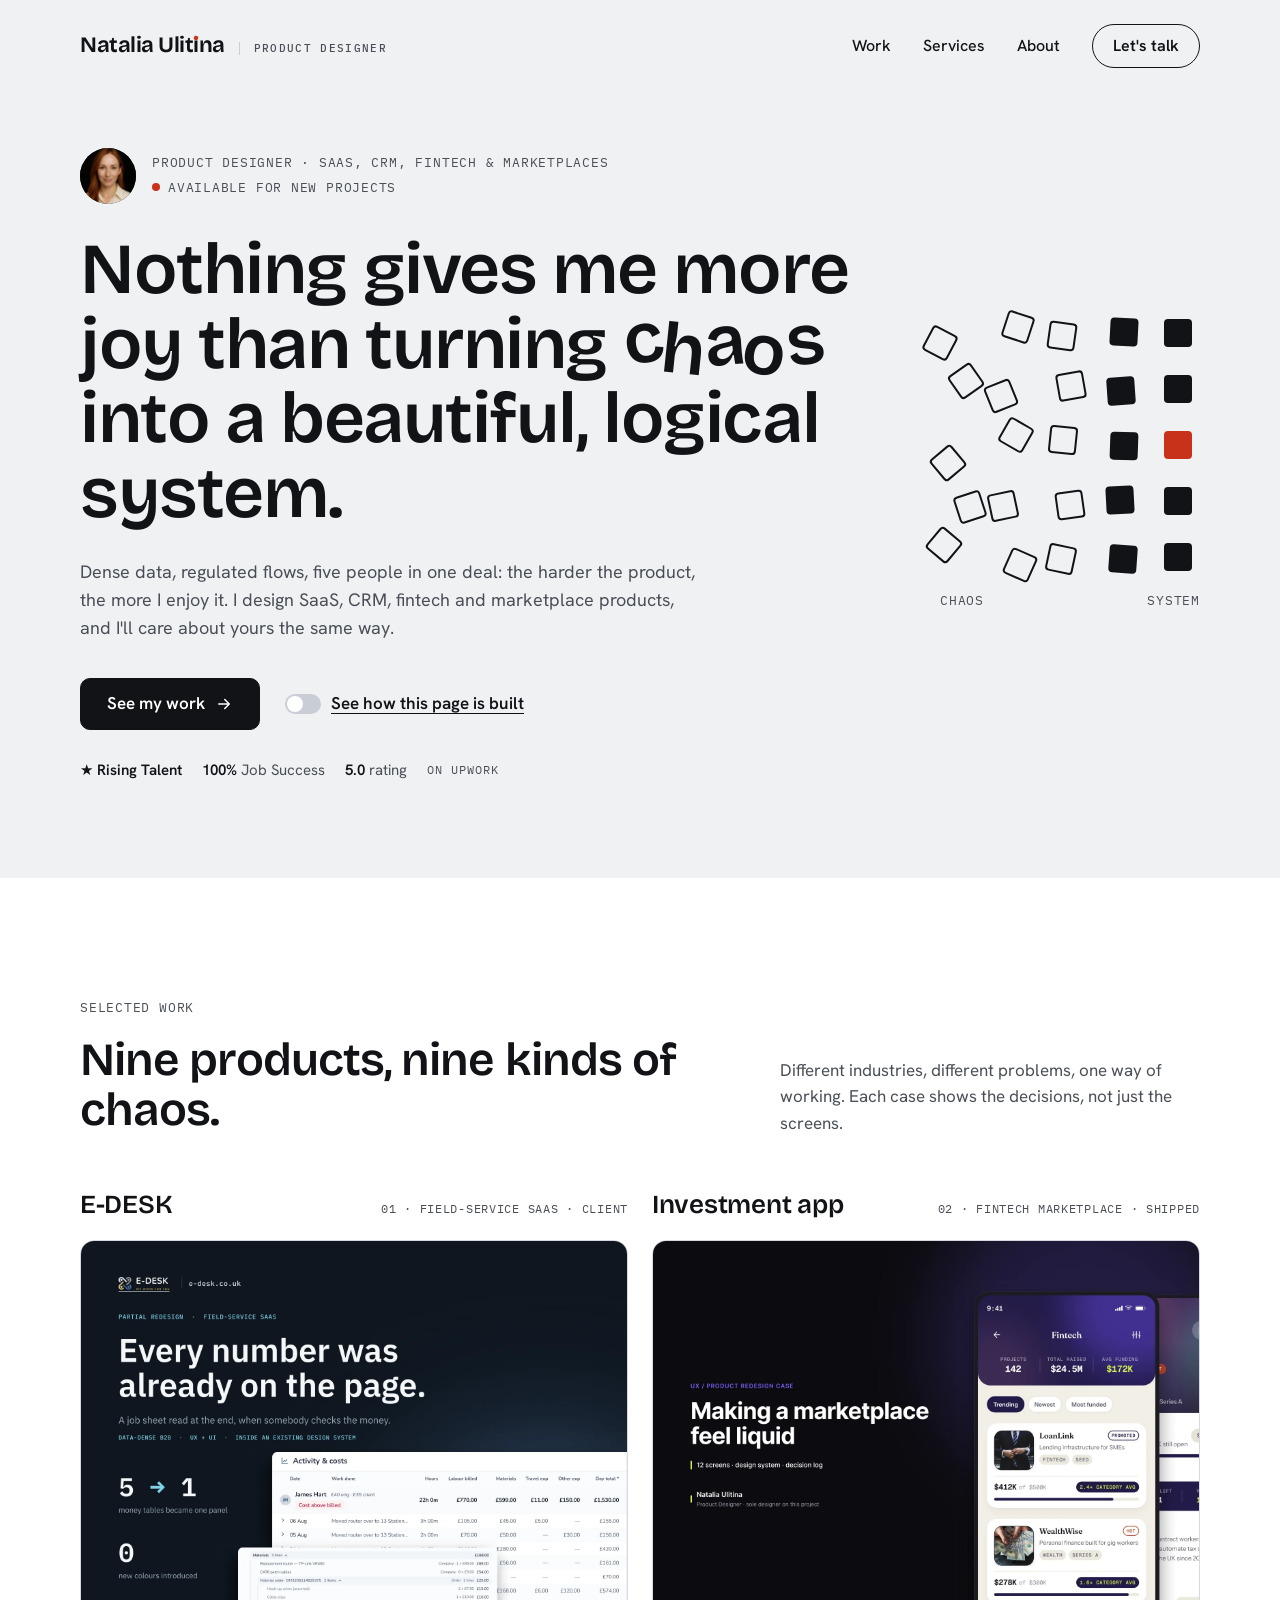
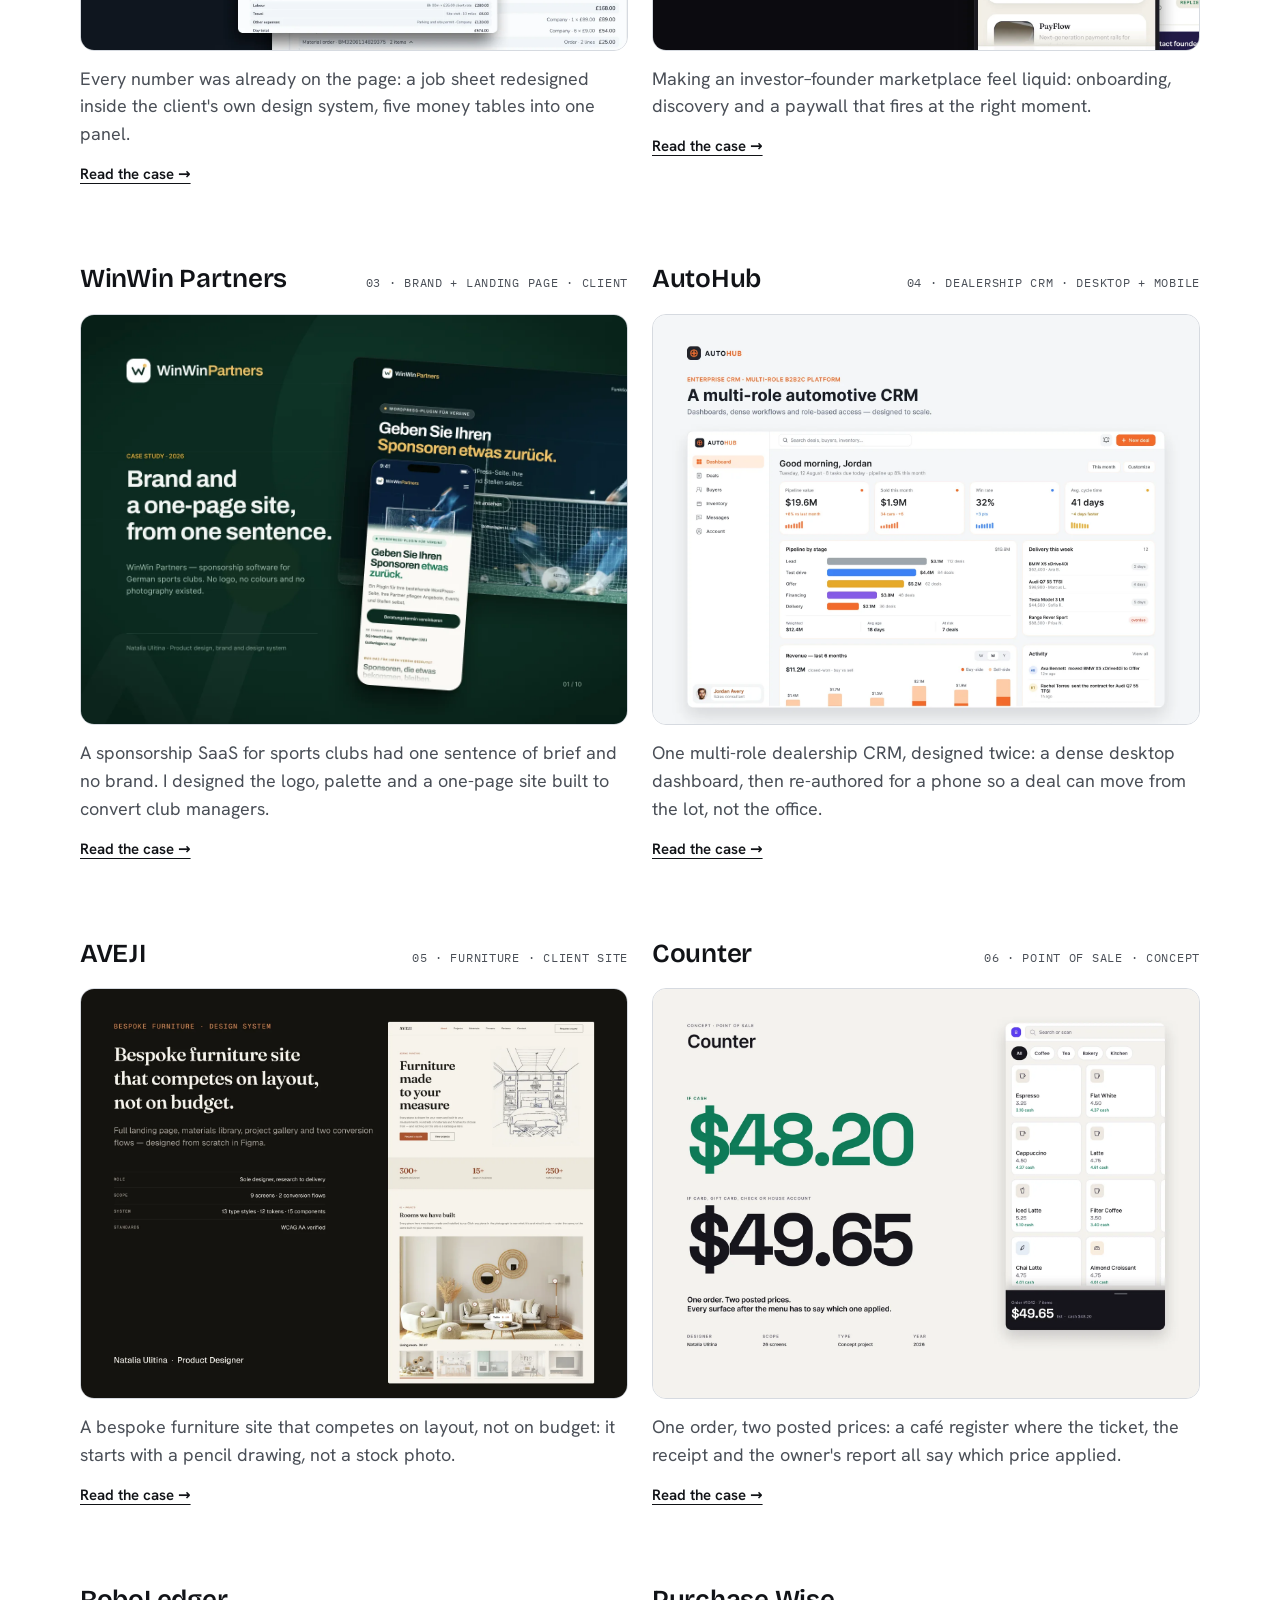
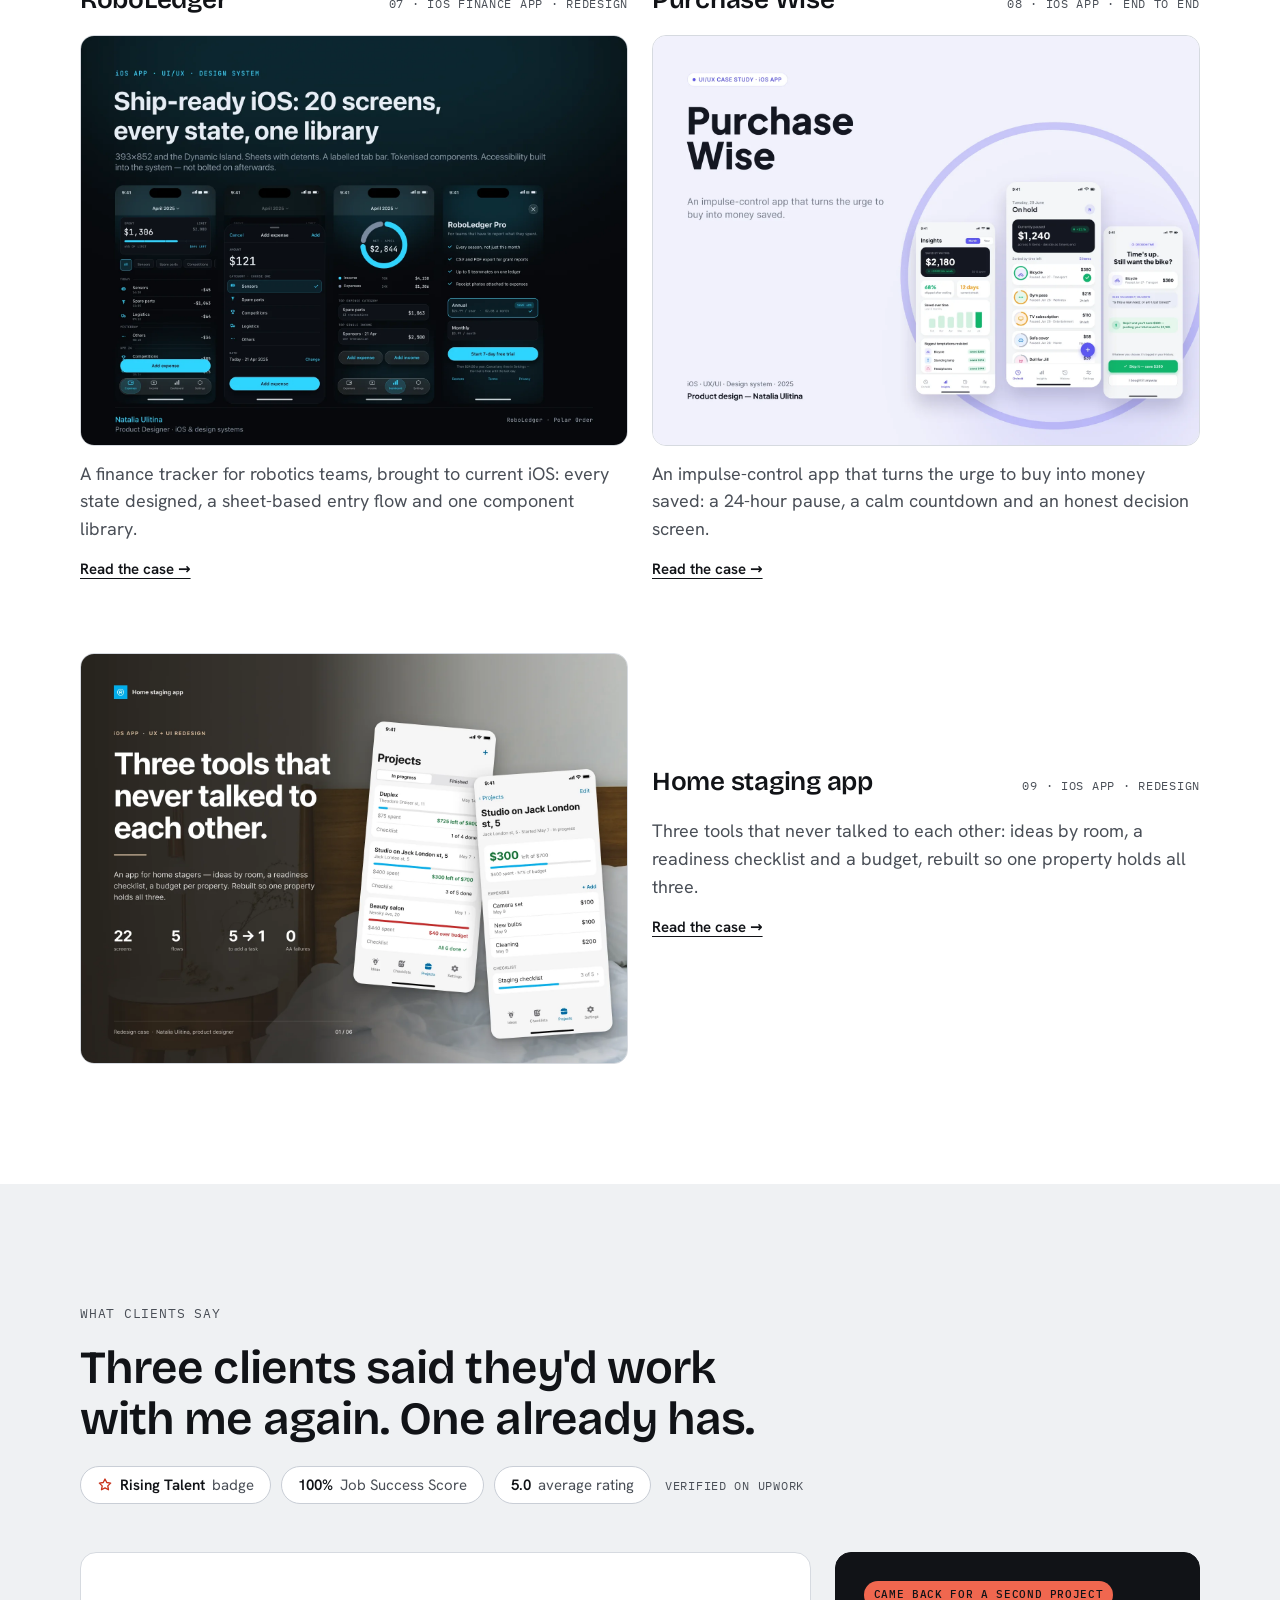
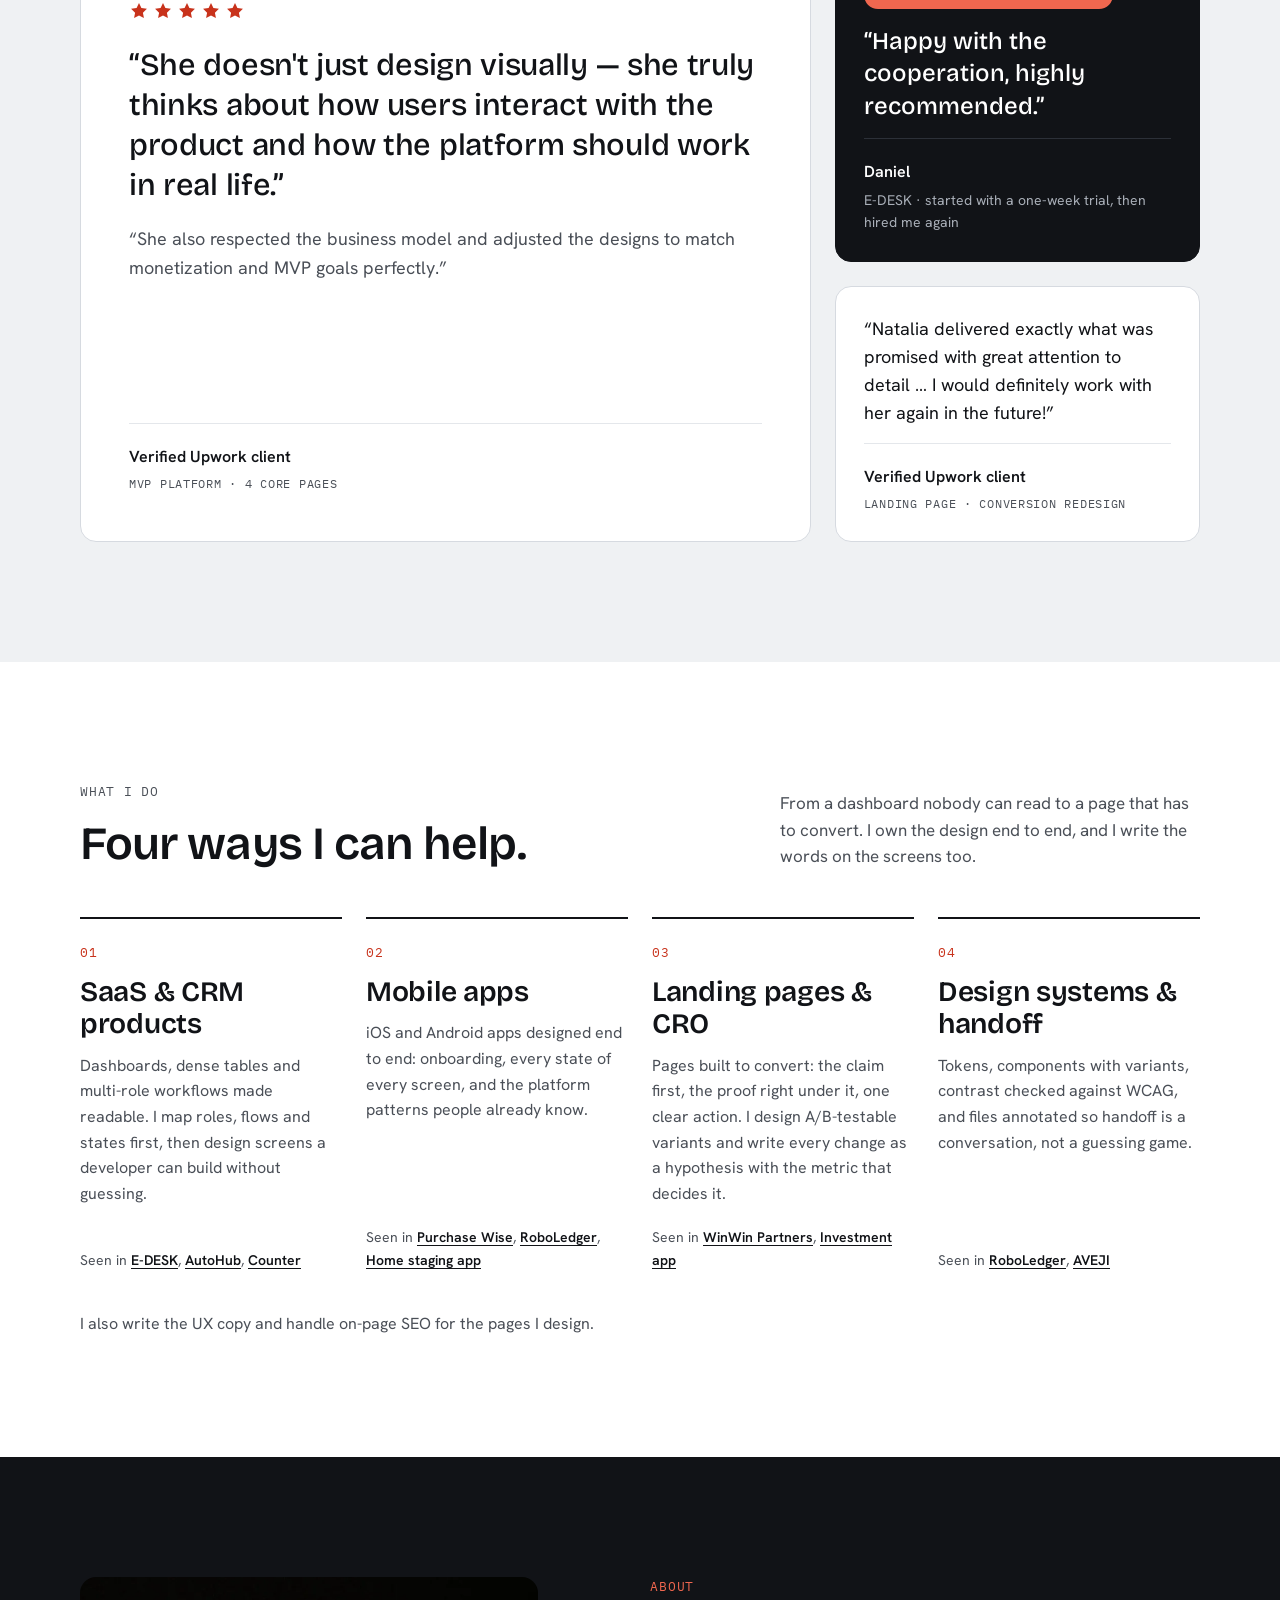
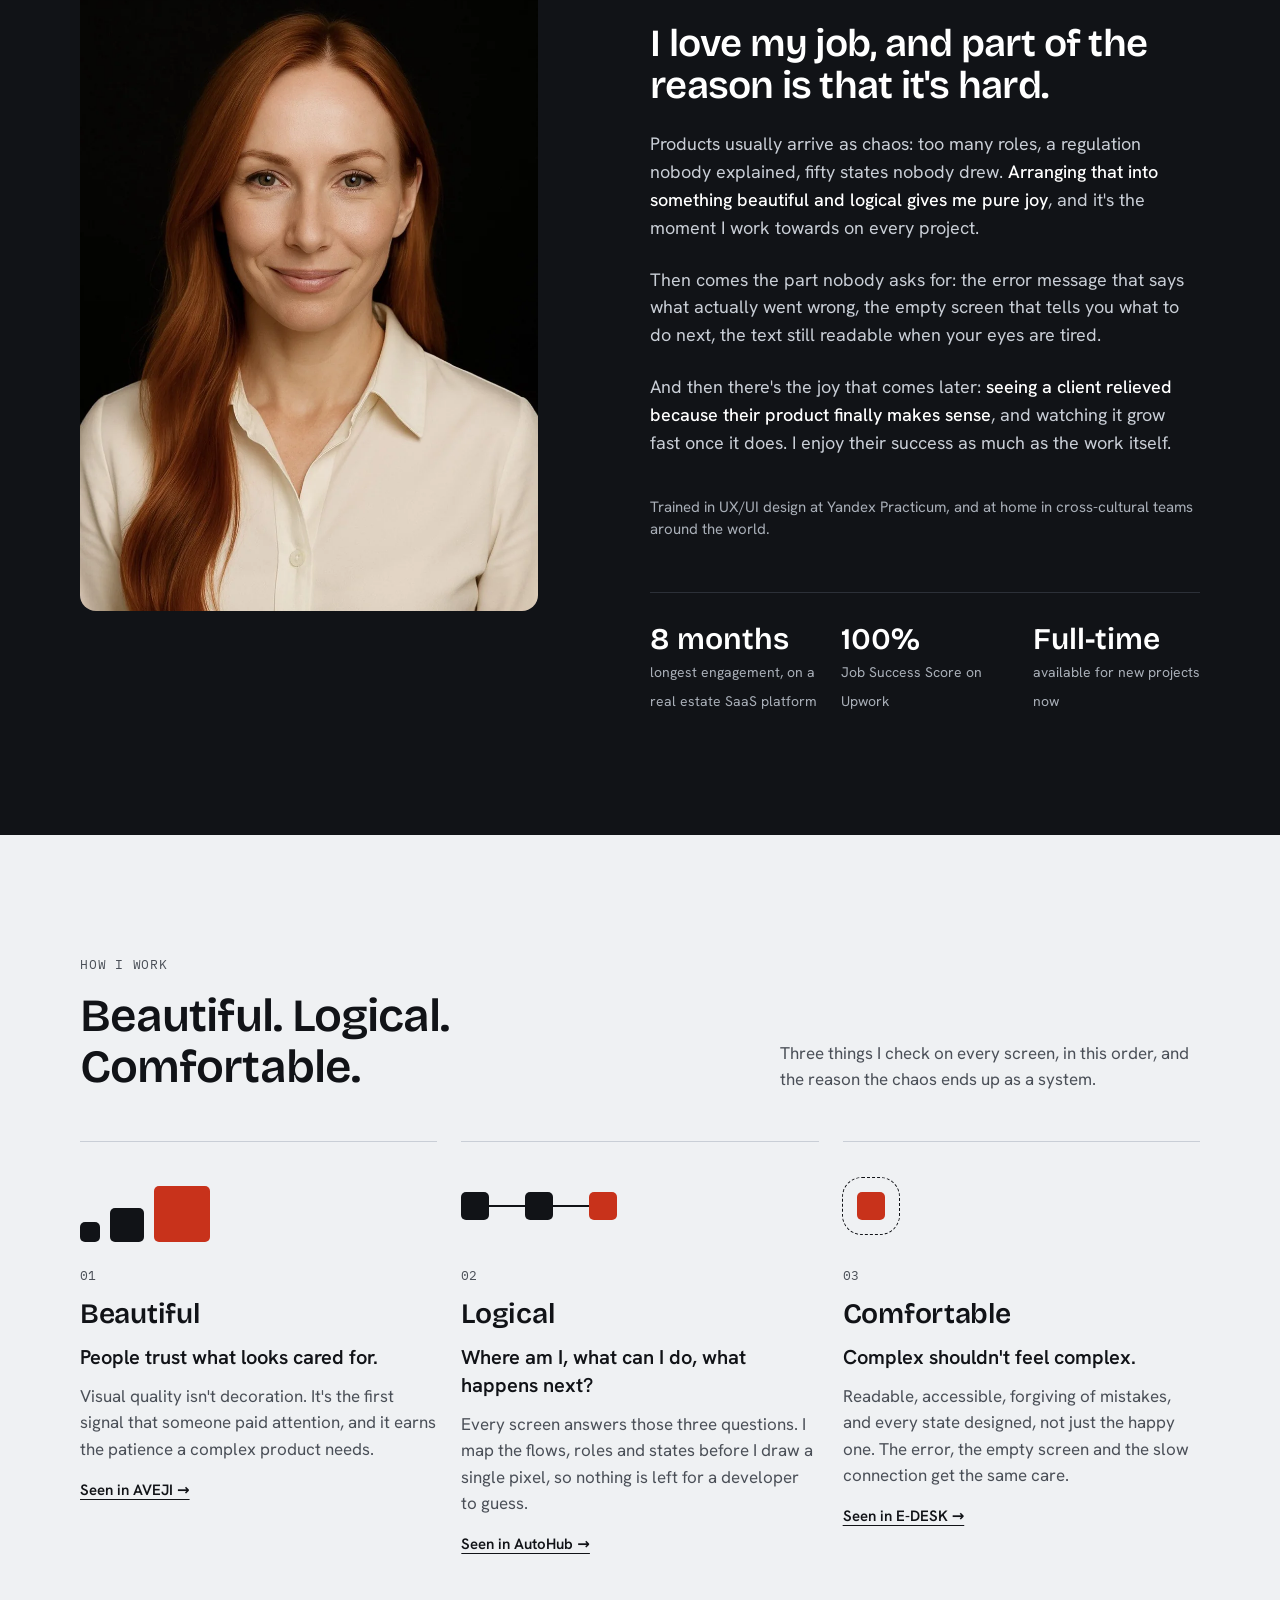
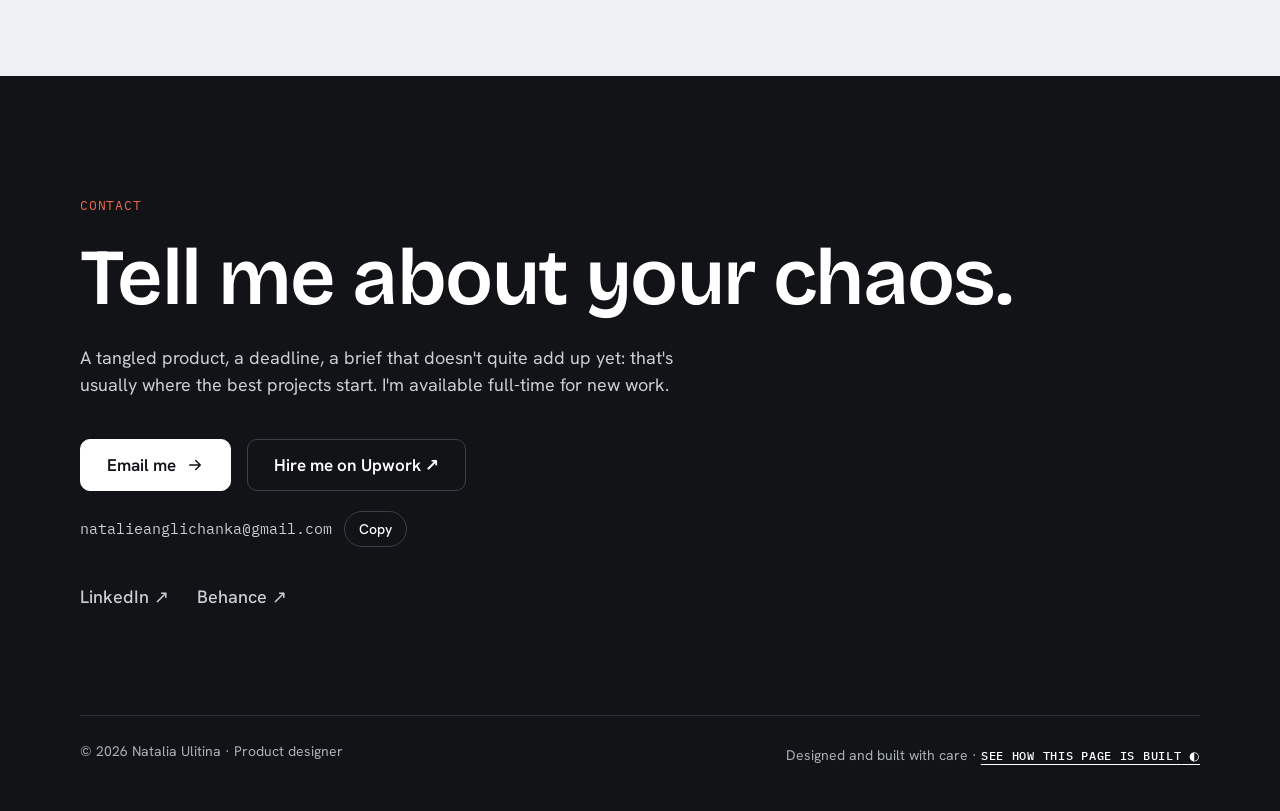
==== commit de9b0c1e: "Add files via upload" ====
--- a/index.html
+++ b/index.html
@@ -23,7 +23,7 @@
 <a class="skip" href="#main">Skip to content</a>
 <div class="xgrid" aria-hidden="true"><div class="wrap"><i></i><i></i><i></i><i></i><i></i><i></i><i></i><i></i><i></i><i></i><i></i><i></i></div></div>
 <header class="site-head"><div class="wrap">
-<a class="brand" href="index.html" aria-label="Natalia Ulitina, home"><span class="mark" aria-hidden="true"><i></i><i></i><i></i><i></i></span><span>Natalia Ulitina</span></a>
+<a class="brand" href="index.html" aria-label="Natalia Ulitina, product designer, home" data-spec="Wordmark · the dot on the i is the one square still settling into place"><span class="wm" aria-hidden="true">Natalia Ulit<span class="tt">ı<i></i></span>na</span><span class="role" aria-hidden="true">Product designer</span></a>
 <nav class="nav" aria-label="Main"><a href="#work">Work</a><a class="hide-sm" href="#services">Services</a><a class="hide-sm" href="#about">About</a><a class="pill" href="#contact">Let's talk</a></nav>
 </div></header>
 <main id="main">
@@ -40,8 +40,8 @@
 </div></section>
 
 <section class="s s-white" id="work"><div class="wrap">
-<div class="sec-head row"><div class="stack" style="gap:16px"><p class="kicker">Selected work</p><h2 class="h2" data-spec="H2 · Bricolage 52/57">Eight products, eight kinds of chaos.</h2></div><p class="lead">Different industries, different problems, one way of working. Each case shows the decisions, not just the screens.</p></div>
-<div class="work-grid" data-spec="Case grid · 2 × 6 columns · 24 gutter"><a class="case-card" href="e-desk.html"><span class="top"><span class="name">E-DESK</span><span class="tag">01 · Field-service SaaS · Client</span></span><img src="cover-edesk.webp" alt="E-DESK case study cover" width="1600" height="1200" loading="lazy" decoding="auto"><span class="hook">Every number was already on the page: a job sheet redesigned inside the client's own design system, five money tables into one panel.</span><span class="more">Read the case →</span></a><a class="case-card" href="investment-app.html"><span class="top"><span class="name">Investment app</span><span class="tag">02 · Fintech marketplace · Shipped</span></span><img src="cover-investment.webp" alt="Investment app case study cover" width="1600" height="1200" loading="lazy" decoding="auto"><span class="hook">Making an investor–founder marketplace feel liquid: onboarding, discovery and a paywall that fires at the right moment.</span><span class="more">Read the case →</span></a><a class="case-card" href="winwin.html"><span class="top"><span class="name">WinWin Partners</span><span class="tag">03 · Brand + landing page · Client</span></span><img src="cover-winwin.webp" alt="WinWin Partners case study cover" width="1200" height="900" loading="lazy" decoding="auto"><span class="hook">A sponsorship SaaS for sports clubs had one sentence of brief and no brand. I designed the logo, palette and a one-page site built to convert club managers.</span><span class="more">Read the case →</span></a><a class="case-card" href="autohub.html"><span class="top"><span class="name">AutoHub</span><span class="tag">04 · Dealership CRM · Desktop + mobile</span></span><img src="cover-autohub.webp" alt="AutoHub case study cover" width="1600" height="1200" loading="lazy" decoding="auto"><span class="hook">One multi-role dealership CRM, designed twice: a dense desktop dashboard, then re-authored for a phone so a deal can move from the lot, not the office.</span><span class="more">Read the case →</span></a><a class="case-card" href="aveji.html"><span class="top"><span class="name">AVEJI</span><span class="tag">05 · Furniture · Client site</span></span><img src="cover-aveji.webp" alt="AVEJI case study cover" width="1600" height="1200" loading="lazy" decoding="auto"><span class="hook">A bespoke furniture site that competes on layout, not on budget: it starts with a pencil drawing, not a stock photo.</span><span class="more">Read the case →</span></a><a class="case-card" href="counter.html"><span class="top"><span class="name">Counter</span><span class="tag">06 · Point of sale · Concept</span></span><img src="cover-counter.webp" alt="Counter case study cover" width="1600" height="1200" loading="lazy" decoding="auto"><span class="hook">One order, two posted prices: a café register where the ticket, the receipt and the owner's report all say which price applied.</span><span class="more">Read the case →</span></a><a class="case-card" href="roboledger.html"><span class="top"><span class="name">RoboLedger</span><span class="tag">07 · iOS finance app · Redesign</span></span><img src="cover-roboledger.webp" alt="RoboLedger case study cover" width="1600" height="1200" loading="lazy" decoding="auto"><span class="hook">A finance tracker for robotics teams, brought to current iOS: every state designed, a sheet-based entry flow and one component library.</span><span class="more">Read the case →</span></a><a class="case-card" href="purchase-wise.html"><span class="top"><span class="name">Purchase Wise</span><span class="tag">08 · iOS app · End to end</span></span><img src="cover-purchasewise.webp" alt="Purchase Wise case study cover" width="1600" height="1200" loading="lazy" decoding="auto"><span class="hook">An impulse-control app that turns the urge to buy into money saved: a 24-hour pause, a calm countdown and an honest decision screen.</span><span class="more">Read the case →</span></a></div>
+<div class="sec-head row"><div class="stack" style="gap:16px"><p class="kicker">Selected work</p><h2 class="h2" data-spec="H2 · Bricolage 52/57">Nine products, nine kinds of chaos.</h2></div><p class="lead">Different industries, different problems, one way of working. Each case shows the decisions, not just the screens.</p></div>
+<div class="work-grid" data-spec="Case grid · 2 × 6 columns · 24 gutter"><a class="case-card" href="e-desk.html"><span class="top"><span class="name">E-DESK</span><span class="tag">01 · Field-service SaaS · Client</span></span><img src="cover-edesk.webp" alt="E-DESK case study cover" width="1600" height="1200" loading="lazy" decoding="auto"><span class="hook">Every number was already on the page: a job sheet redesigned inside the client's own design system, five money tables into one panel.</span><span class="more">Read the case →</span></a><a class="case-card" href="investment-app.html"><span class="top"><span class="name">Investment app</span><span class="tag">02 · Fintech marketplace · Shipped</span></span><img src="cover-investment.webp" alt="Investment app case study cover" width="1600" height="1200" loading="lazy" decoding="auto"><span class="hook">Making an investor–founder marketplace feel liquid: onboarding, discovery and a paywall that fires at the right moment.</span><span class="more">Read the case →</span></a><a class="case-card" href="winwin.html"><span class="top"><span class="name">WinWin Partners</span><span class="tag">03 · Brand + landing page · Client</span></span><img src="cover-winwin.webp" alt="WinWin Partners case study cover" width="1200" height="900" loading="lazy" decoding="auto"><span class="hook">A sponsorship SaaS for sports clubs had one sentence of brief and no brand. I designed the logo, palette and a one-page site built to convert club managers.</span><span class="more">Read the case →</span></a><a class="case-card" href="autohub.html"><span class="top"><span class="name">AutoHub</span><span class="tag">04 · Dealership CRM · Desktop + mobile</span></span><img src="cover-autohub.webp" alt="AutoHub case study cover" width="1600" height="1200" loading="lazy" decoding="auto"><span class="hook">One multi-role dealership CRM, designed twice: a dense desktop dashboard, then re-authored for a phone so a deal can move from the lot, not the office.</span><span class="more">Read the case →</span></a><a class="case-card" href="aveji.html"><span class="top"><span class="name">AVEJI</span><span class="tag">05 · Furniture · Client site</span></span><img src="cover-aveji.webp" alt="AVEJI case study cover" width="1600" height="1200" loading="lazy" decoding="auto"><span class="hook">A bespoke furniture site that competes on layout, not on budget: it starts with a pencil drawing, not a stock photo.</span><span class="more">Read the case →</span></a><a class="case-card" href="counter.html"><span class="top"><span class="name">Counter</span><span class="tag">06 · Point of sale · Concept</span></span><img src="cover-counter.webp" alt="Counter case study cover" width="1600" height="1200" loading="lazy" decoding="auto"><span class="hook">One order, two posted prices: a café register where the ticket, the receipt and the owner's report all say which price applied.</span><span class="more">Read the case →</span></a><a class="case-card" href="roboledger.html"><span class="top"><span class="name">RoboLedger</span><span class="tag">07 · iOS finance app · Redesign</span></span><img src="cover-roboledger.webp" alt="RoboLedger case study cover" width="1600" height="1200" loading="lazy" decoding="auto"><span class="hook">A finance tracker for robotics teams, brought to current iOS: every state designed, a sheet-based entry flow and one component library.</span><span class="more">Read the case →</span></a><a class="case-card" href="purchase-wise.html"><span class="top"><span class="name">Purchase Wise</span><span class="tag">08 · iOS app · End to end</span></span><img src="cover-purchasewise.webp" alt="Purchase Wise case study cover" width="1600" height="1200" loading="lazy" decoding="auto"><span class="hook">An impulse-control app that turns the urge to buy into money saved: a 24-hour pause, a calm countdown and an honest decision screen.</span><span class="more">Read the case →</span></a><a class="case-card wide" href="homestaging.html"><span class="top"><span class="name">Home staging app</span><span class="tag">09 · iOS app · Redesign</span></span><img src="cover-homestaging.webp" alt="Home staging app case study cover" width="1600" height="1200" loading="lazy" decoding="auto"><span class="hook">Three tools that never talked to each other: ideas by room, a readiness checklist and a budget, rebuilt so one property holds all three.</span><span class="more">Read the case →</span></a></div>
 </div></section>
 
 <section class="s" id="clients"><div class="wrap">
@@ -58,7 +58,7 @@
 <div class="sec-head row"><div class="stack" style="gap:16px"><p class="kicker">What I do</p><h2 class="h2">Four ways I can help.</h2></div><p class="lead">From a dashboard nobody can read to a page that has to convert. I own the design end to end, and I write the words on the screens too.</p></div>
 <div class="services" data-spec="Services · 4 columns · one promise each">
 <div class="svc"><span class="num">01</span><h3 class="h3">SaaS &amp; CRM products</h3><p>Dashboards, dense tables and multi-role workflows made readable. I map roles, flows and states first, then design screens a developer can build without guessing.</p><p class="seen">Seen in <a href="e-desk.html">E-DESK</a>, <a href="autohub.html">AutoHub</a>, <a href="counter.html">Counter</a></p></div>
-<div class="svc"><span class="num">02</span><h3 class="h3">Mobile apps</h3><p>iOS and Android apps designed end to end: onboarding, every state of every screen, and the platform patterns people already know.</p><p class="seen">Seen in <a href="purchase-wise.html">Purchase Wise</a>, <a href="roboledger.html">RoboLedger</a>, <a href="investment-app.html">Investment app</a></p></div>
+<div class="svc"><span class="num">02</span><h3 class="h3">Mobile apps</h3><p>iOS and Android apps designed end to end: onboarding, every state of every screen, and the platform patterns people already know.</p><p class="seen">Seen in <a href="purchase-wise.html">Purchase Wise</a>, <a href="roboledger.html">RoboLedger</a>, <a href="homestaging.html">Home staging app</a></p></div>
 <div class="svc"><span class="num">03</span><h3 class="h3">Landing pages &amp; CRO</h3><p>Pages built to convert: the claim first, the proof right under it, one clear action. I design A/B-testable variants and write every change as a hypothesis with the metric that decides it.</p><p class="seen">Seen in <a href="winwin.html">WinWin Partners</a>, <a href="investment-app.html">Investment app</a></p></div>
 <div class="svc"><span class="num">04</span><h3 class="h3">Design systems &amp; handoff</h3><p>Tokens, components with variants, contrast checked against WCAG, and files annotated so handoff is a conversation, not a guessing game.</p><p class="seen">Seen in <a href="roboledger.html">RoboLedger</a>, <a href="aveji.html">AVEJI</a></p></div>
 </div>
--- a/site.css
+++ b/site.css
@@ -400,3 +400,19 @@
 .theme-rl .nav a{color:#fff}
 @media (max-width:1100px){.services{grid-template-columns:repeat(2,minmax(0,1fr))}}
 @media (max-width:760px){.tldr{padding:24px 20px}.tldr dl{grid-template-columns:1fr;gap:20px}.services{grid-template-columns:1fr}.hero-proof{font-size:14px}}
+
+.theme-hs{--paper:#F1ECE3;background:#F1ECE3}
+.theme-hs .case-hero,.theme-hs .s,.theme-hs .tldr{--k:#006BA6}
+.theme-hs .s-dark{--bg:#2A2622;--k:#4CC3F0;--card:#35302B;--cardline:#45403A;--line:#45403A}
+
+/* ---------- Wordmark ---------- */
+.brand{align-items:baseline;gap:14px}
+.brand .wm{font-family:var(--display);font-weight:650;font-size:22px;letter-spacing:-.022em;color:inherit}
+.brand .tt{position:relative;display:inline-block}
+.brand .tt i{position:absolute;left:50%;top:.36em;width:.19em;height:.19em;margin-left:-.095em;background:var(--accent);border-radius:.03em;transform:rotate(18deg);transition:transform .35s ease}
+.brand:hover .tt i{transform:rotate(0deg)}
+.brand .role{font-family:var(--mono);font-size:11px;font-weight:500;letter-spacing:.12em;text-transform:uppercase;color:var(--ink-2);padding-left:14px;border-left:1px solid var(--line);line-height:1.1}
+.theme-inv .brand .tt i,.theme-rl .brand .tt i{background:#F0674F}
+.theme-inv .brand .role,.theme-rl .brand .role{color:#AAB4C0;border-color:#2C2C36}
+@media (max-width:760px){.brand .role{display:none}.brand .wm{font-size:19px}}
+@media (prefers-reduced-motion:reduce){.brand .tt i{transition:none}}
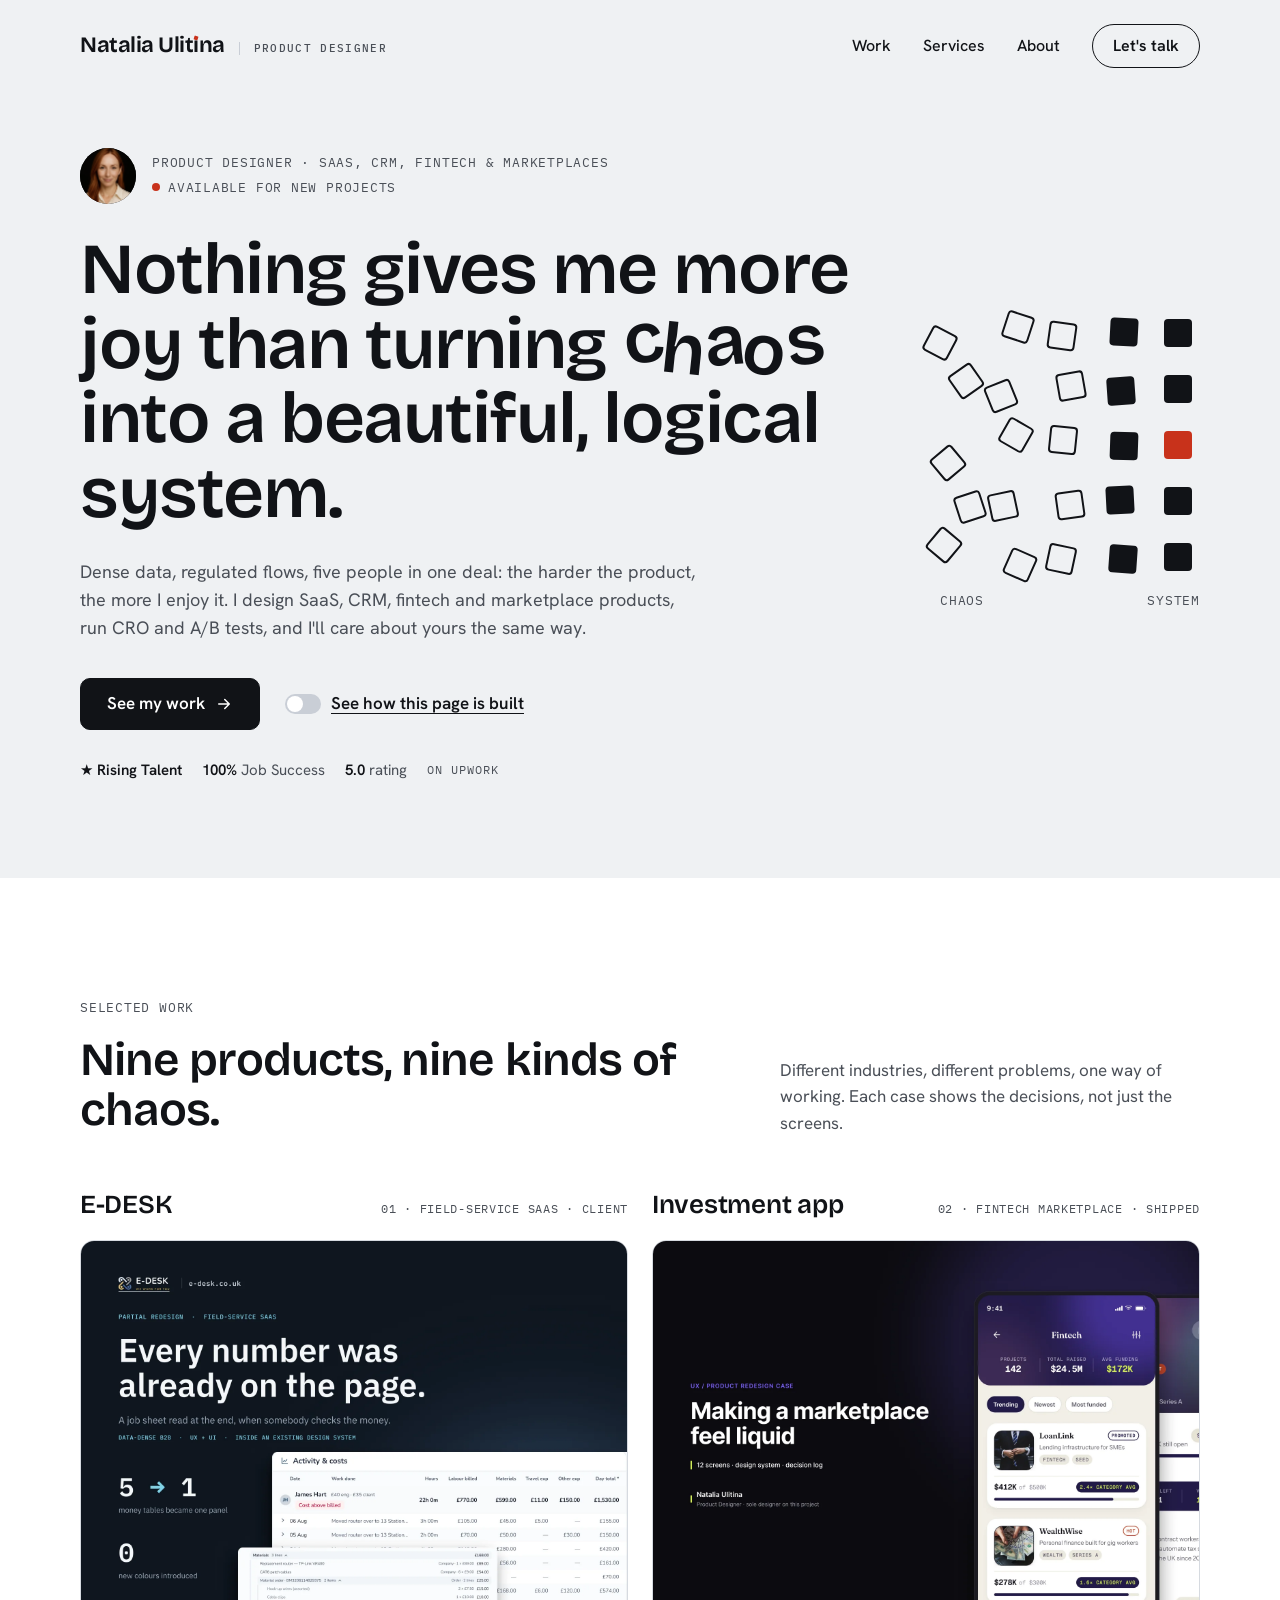
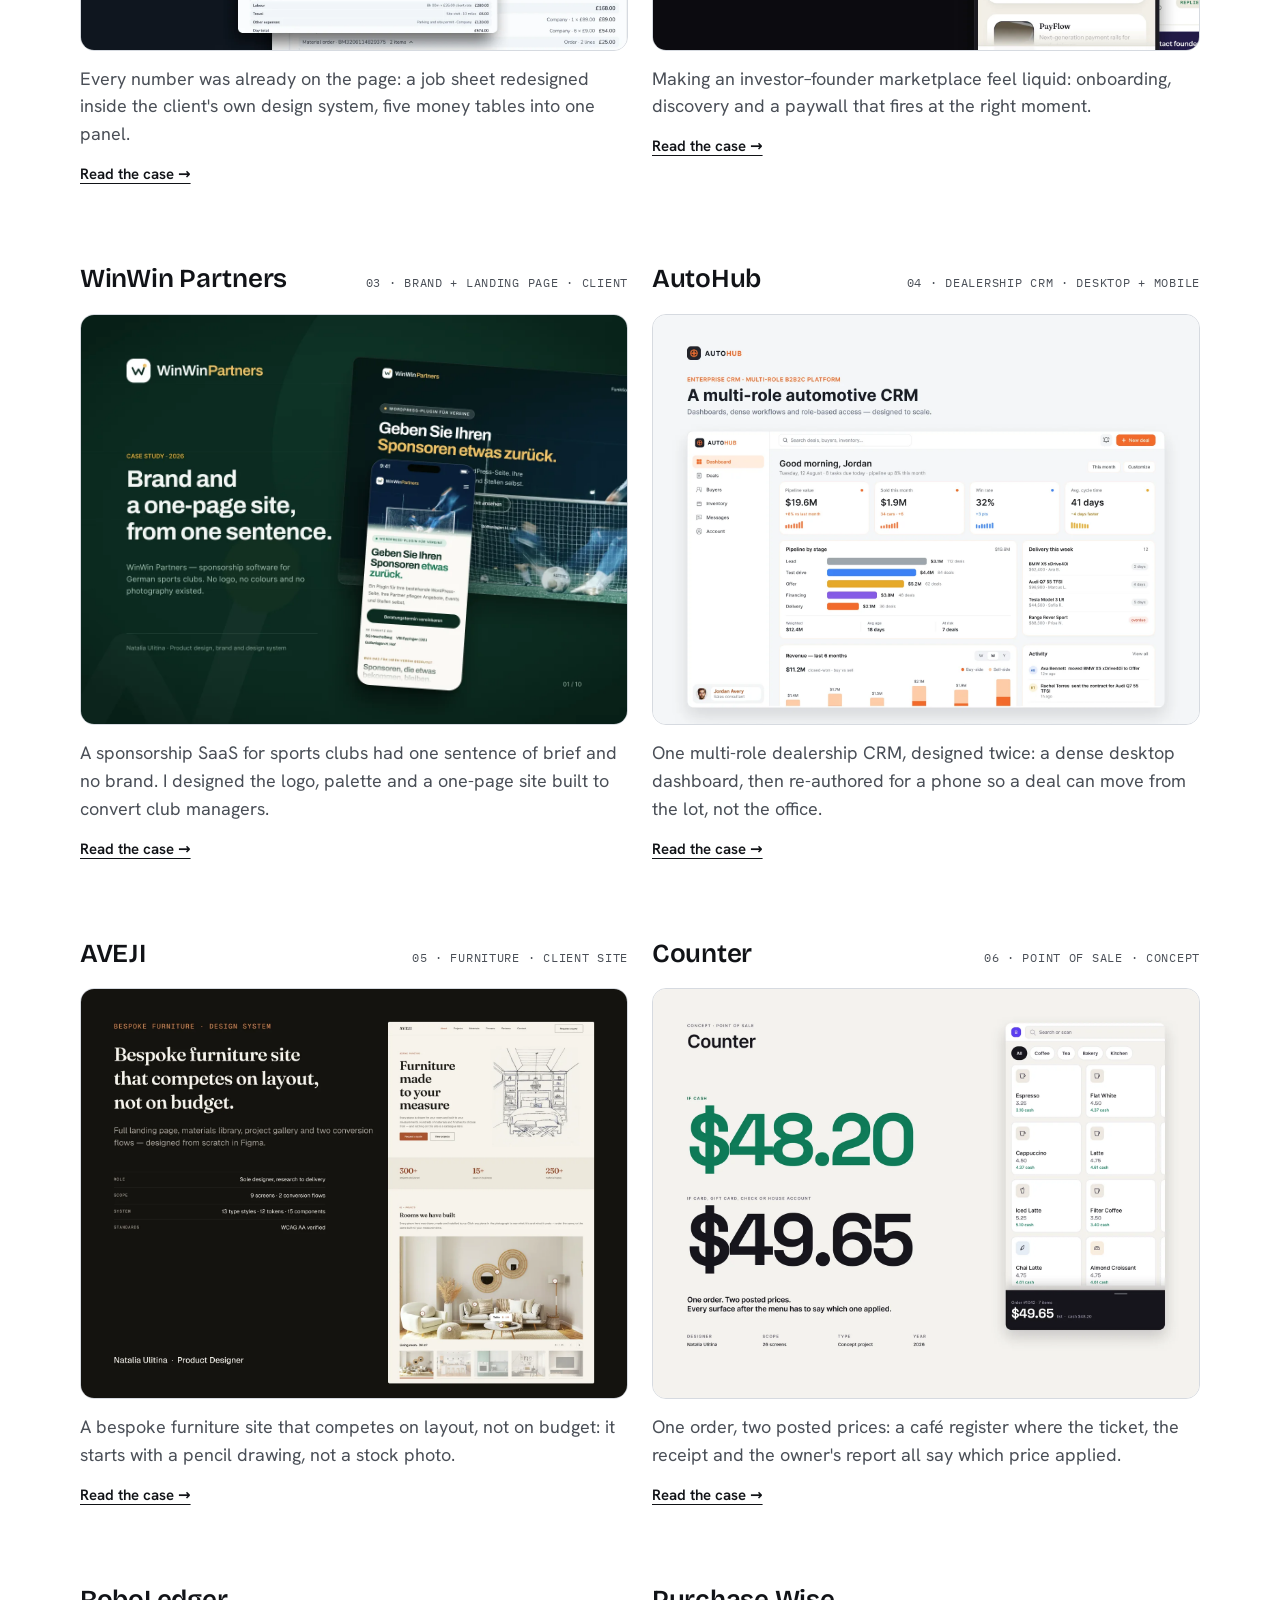
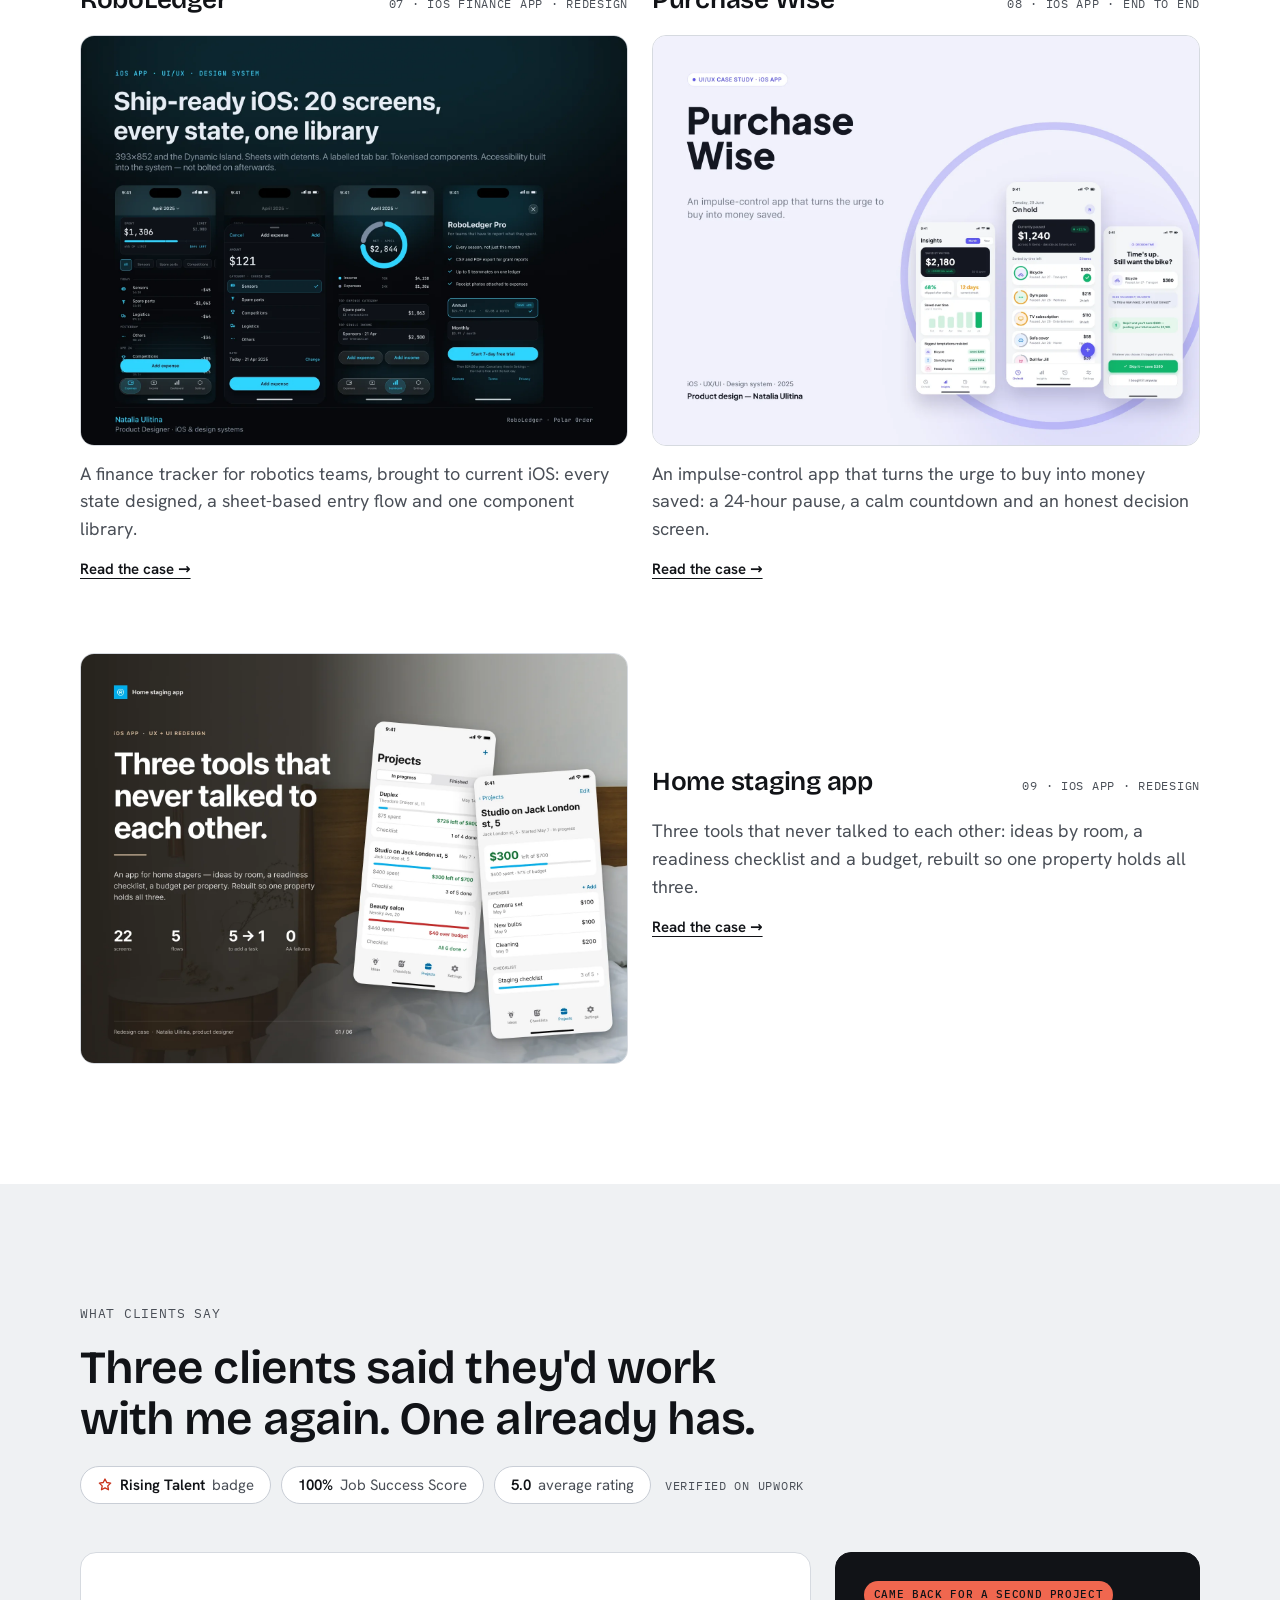
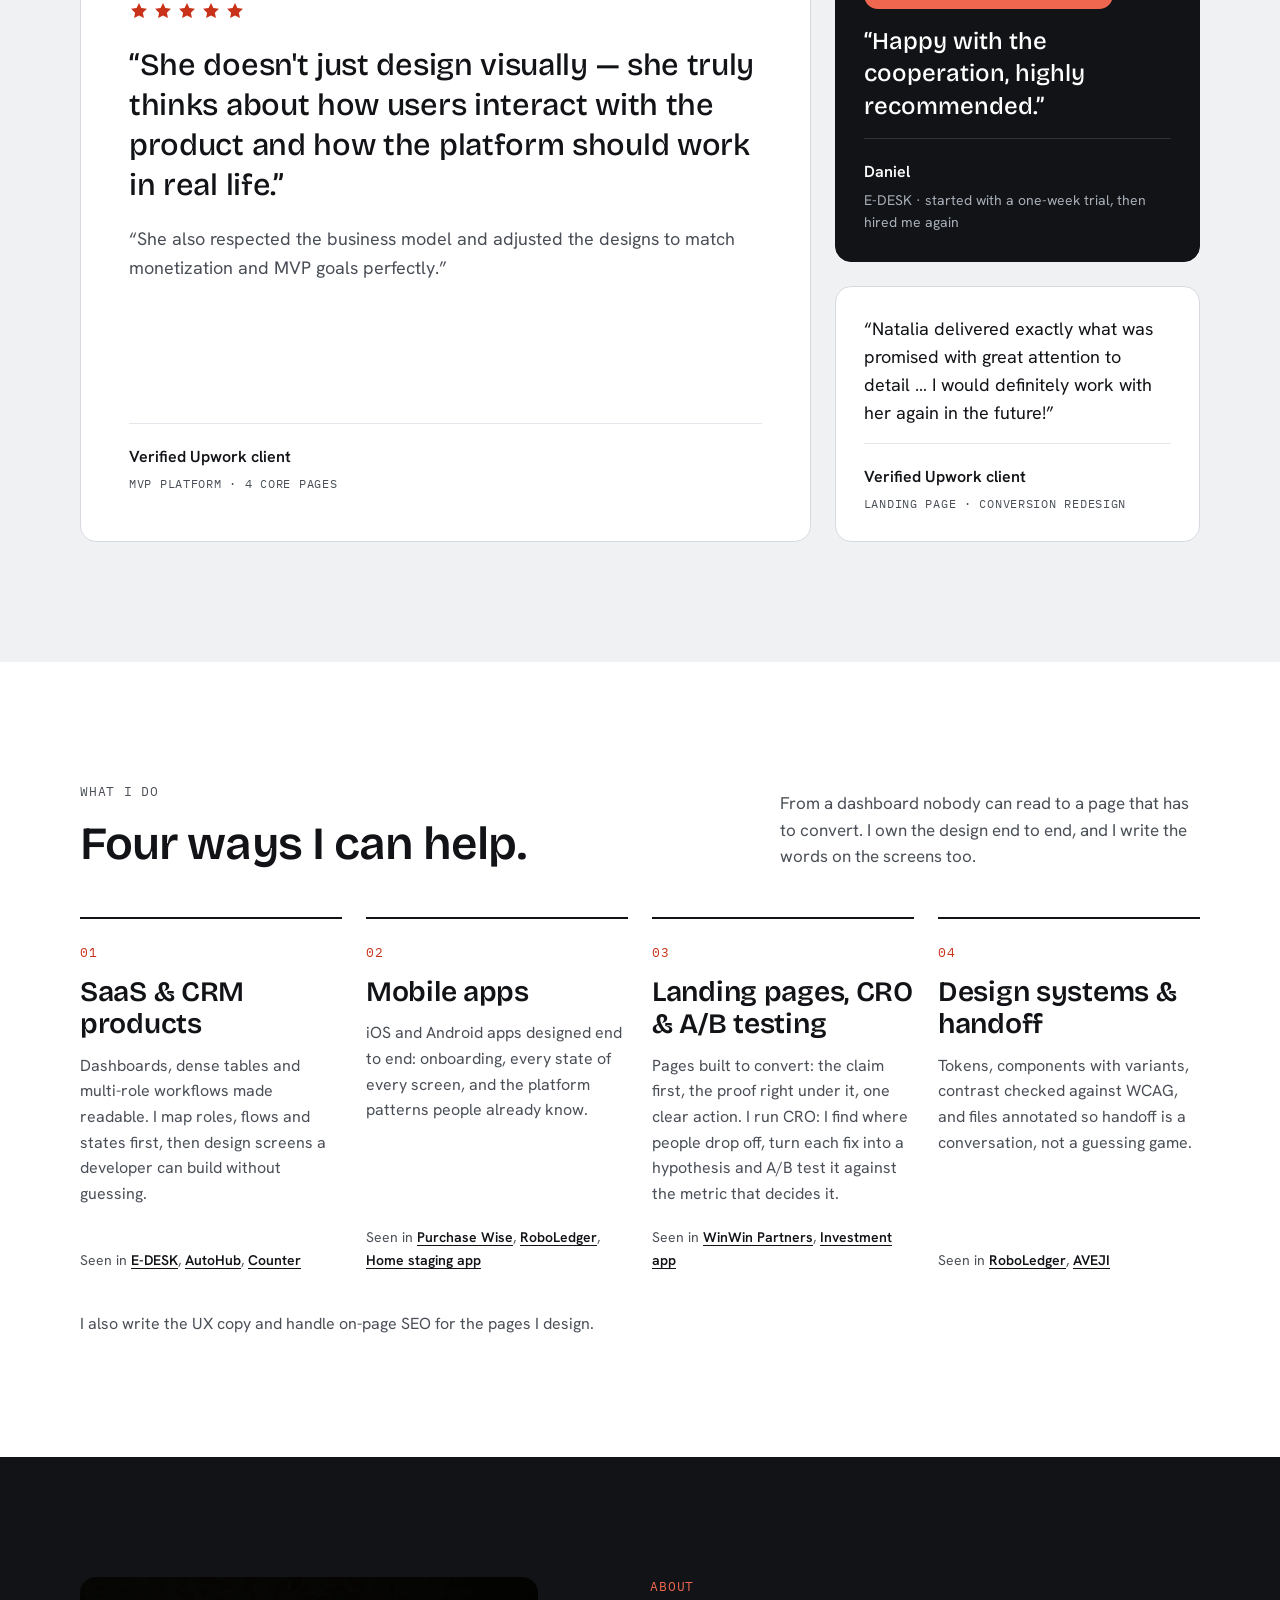
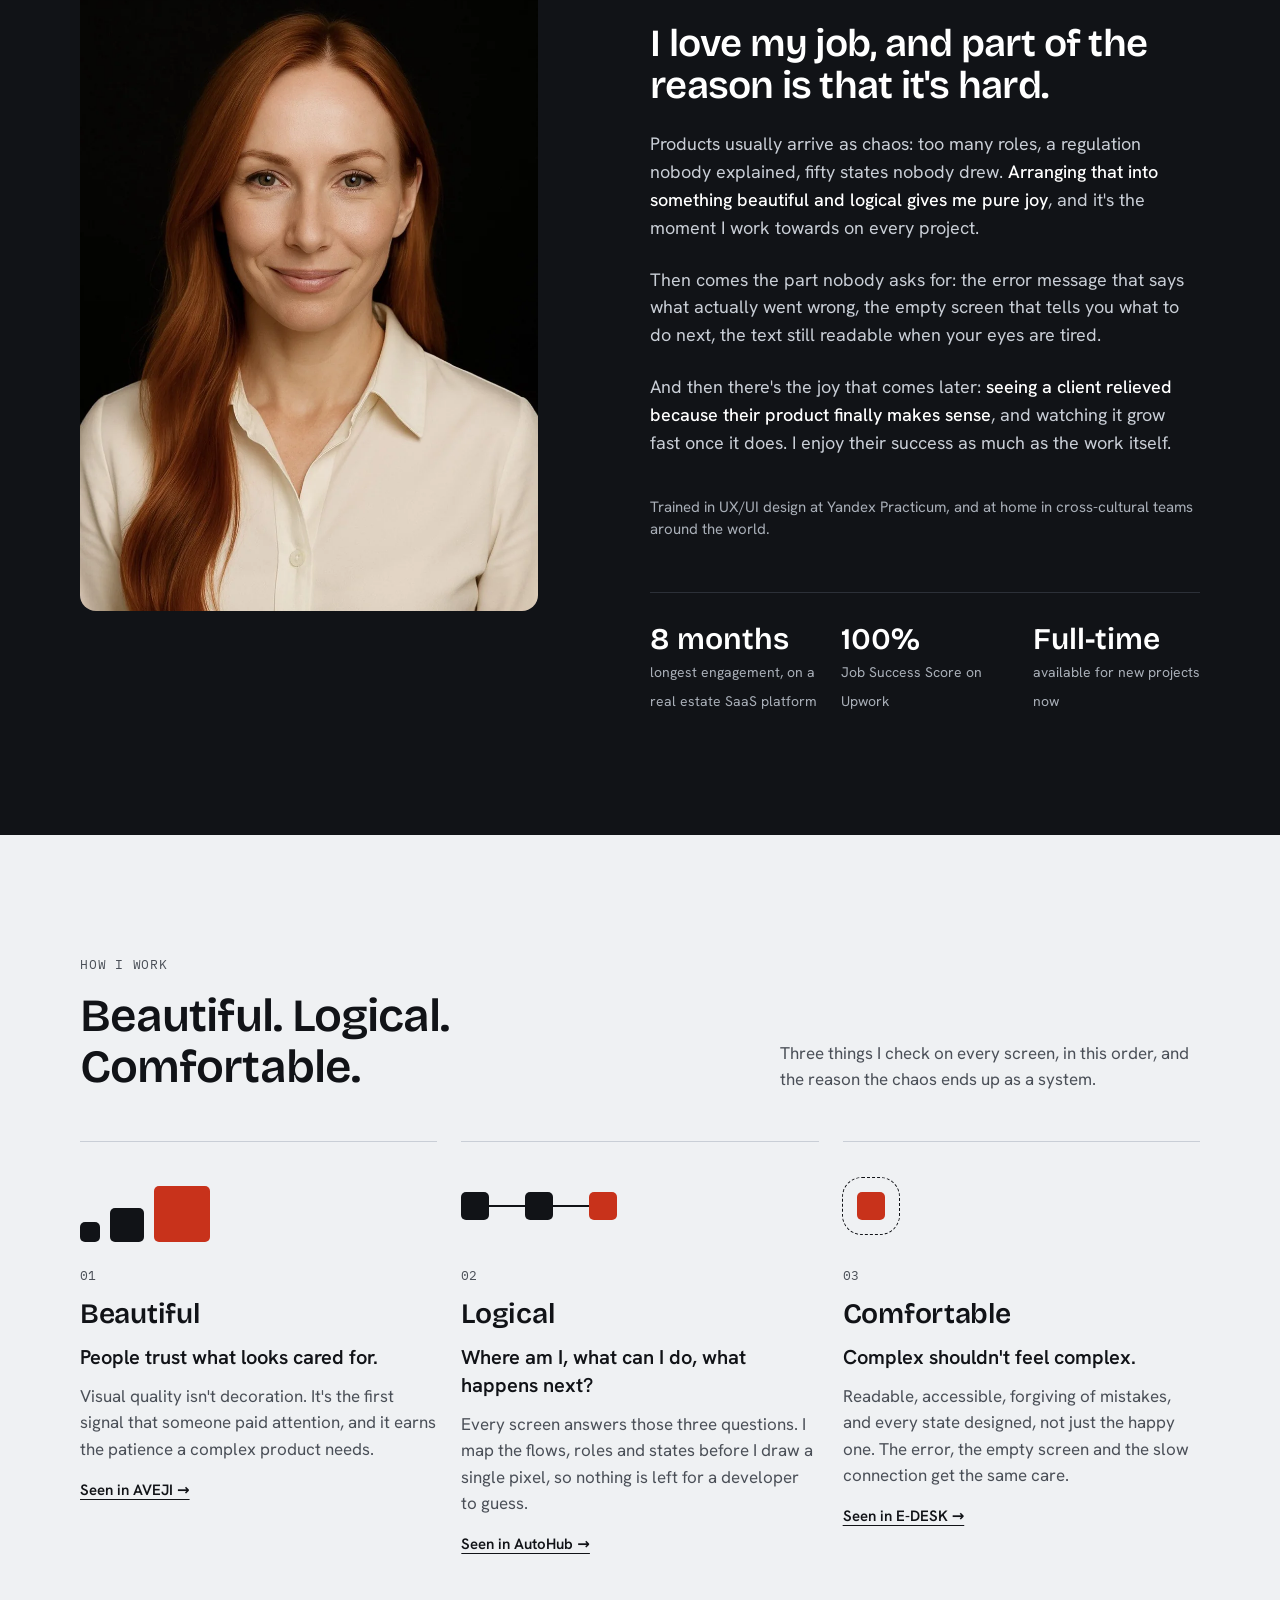
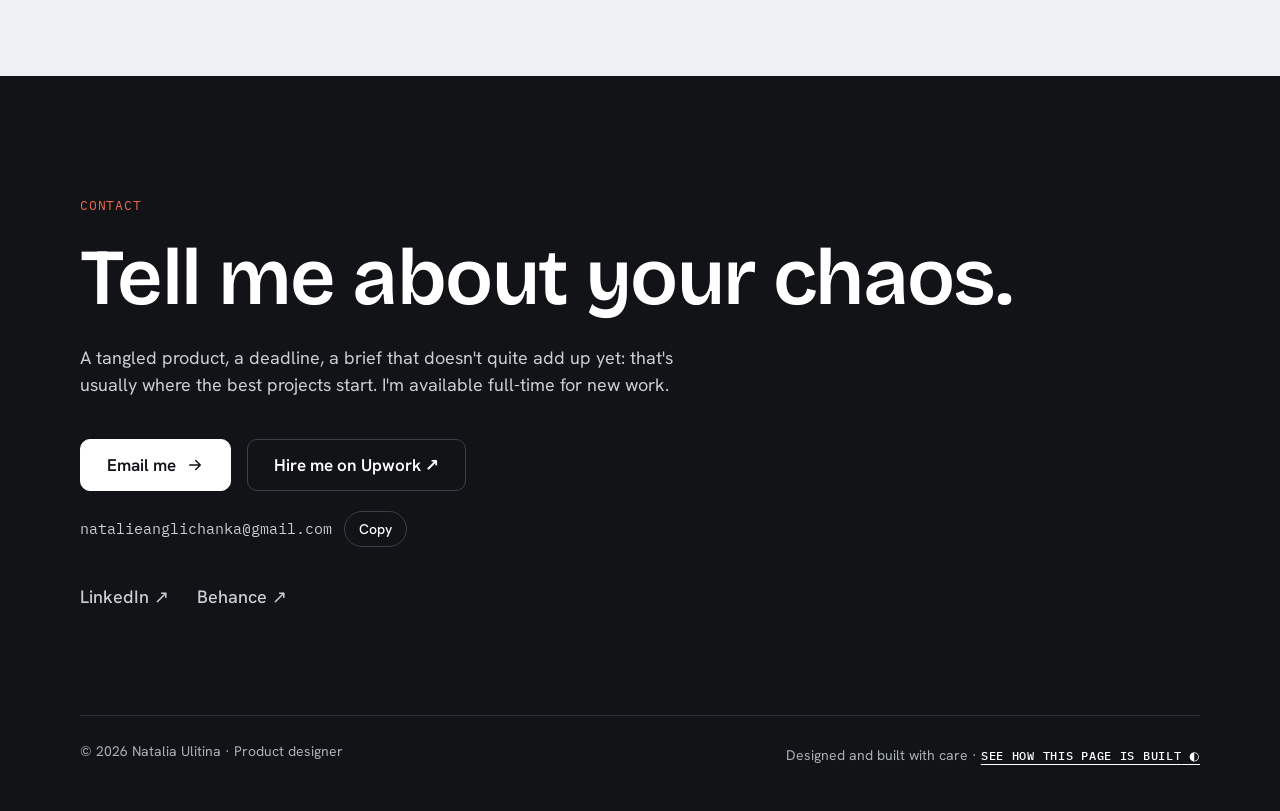
==== commit 486158fd: "Add files via upload" ====
--- a/index.html
+++ b/index.html
@@ -4,11 +4,11 @@
 <meta charset="utf-8">
 <meta name="viewport" content="width=device-width, initial-scale=1">
 <title>Natalia Ulitina — Product designer for SaaS, CRM, fintech and marketplaces</title>
-<meta name="description" content="Product designer who turns complex products into beautiful, logical systems. Case studies in field-service SaaS, fintech, a dealership CRM, a bespoke furniture site and a point-of-sale concept. Available full-time.">
+<meta name="description" content="Product designer who turns complex products into beautiful, logical systems, and runs CRO and A/B testing. Case studies in field-service SaaS, fintech, a dealership CRM, a bespoke furniture site and a point-of-sale concept. Available full-time.">
 <link rel="canonical" href="https://nataliaulitina.github.io/">
 <meta property="og:type" content="website">
 <meta property="og:title" content="Natalia Ulitina — Product designer for SaaS, CRM, fintech and marketplaces">
-<meta property="og:description" content="Product designer who turns complex products into beautiful, logical systems. Case studies in field-service SaaS, fintech, a dealership CRM, a bespoke furniture site and a point-of-sale concept. Available full-time.">
+<meta property="og:description" content="Product designer who turns complex products into beautiful, logical systems, and runs CRO and A/B testing. Case studies in field-service SaaS, fintech, a dealership CRM, a bespoke furniture site and a point-of-sale concept. Available full-time.">
 <meta property="og:url" content="https://nataliaulitina.github.io/">
 <meta property="og:image" content="https://nataliaulitina.github.io/og.png">
 <meta name="twitter:card" content="summary_large_image">
@@ -31,7 +31,7 @@
 <div>
 <div class="who" data-spec="Photo · 56 round · the person you'll work with, directly"><span class="avatar"><img src="natalia.webp" alt="Natalia Ulitina" width="900" height="1252" decoding="auto"></span><span class="who-text"><span>Product designer · SaaS, CRM, fintech &amp; marketplaces</span><span><span class="dot"></span>Available for new projects</span></span></div>
 <h1 class="h1" data-spec="H1 · Bricolage 76/79 · one idea, one sentence">Nothing gives me more joy than turning <span class="sr">chaos</span><span class="chaos" aria-hidden="true"><span>c</span><span>h</span><span>a</span><span>o</span><span>s</span></span> into a beautiful, logical system.</h1>
-<p class="lead" data-spec="Body L · Hanken 20/31 · max ≈ 62 characters a line">Dense data, regulated flows, five people in one deal: the harder the product, the more I enjoy it. I design SaaS, CRM, fintech and marketplace products, and I'll care about yours the same way.</p>
+<p class="lead" data-spec="Body L · Hanken 20/31 · max ≈ 62 characters a line">Dense data, regulated flows, five people in one deal: the harder the product, the more I enjoy it. I design SaaS, CRM, fintech and marketplace products, run CRO and A/B tests, and I'll care about yours the same way.</p>
 <div class="btns" data-spec="Buttons · 52 tall · touch target ≥ 44"><a class="btn btn-primary" href="#work">See my work <svg viewBox="0 0 24 24" fill="none" stroke="currentColor" stroke-width="2" stroke-linecap="round" stroke-linejoin="round" aria-hidden="true"><path d="M5 12h14M13 6l6 6-6 6"/></svg></a><button type="button" class="btn xray-toggle quiet" aria-pressed="false"><span class="switch" aria-hidden="true"></span><span class="xray-label">See how this page is built</span></button></div>
 <p class="hero-proof" aria-label="Upwork record"><span><b>★ Rising Talent</b></span><span><b>100%</b> Job Success</span><span><b>5.0</b> rating</span><span class="via">on Upwork</span></p>
 </div>
@@ -59,7 +59,7 @@
 <div class="services" data-spec="Services · 4 columns · one promise each">
 <div class="svc"><span class="num">01</span><h3 class="h3">SaaS &amp; CRM products</h3><p>Dashboards, dense tables and multi-role workflows made readable. I map roles, flows and states first, then design screens a developer can build without guessing.</p><p class="seen">Seen in <a href="e-desk.html">E-DESK</a>, <a href="autohub.html">AutoHub</a>, <a href="counter.html">Counter</a></p></div>
 <div class="svc"><span class="num">02</span><h3 class="h3">Mobile apps</h3><p>iOS and Android apps designed end to end: onboarding, every state of every screen, and the platform patterns people already know.</p><p class="seen">Seen in <a href="purchase-wise.html">Purchase Wise</a>, <a href="roboledger.html">RoboLedger</a>, <a href="homestaging.html">Home staging app</a></p></div>
-<div class="svc"><span class="num">03</span><h3 class="h3">Landing pages &amp; CRO</h3><p>Pages built to convert: the claim first, the proof right under it, one clear action. I design A/B-testable variants and write every change as a hypothesis with the metric that decides it.</p><p class="seen">Seen in <a href="winwin.html">WinWin Partners</a>, <a href="investment-app.html">Investment app</a></p></div>
+<div class="svc"><span class="num">03</span><h3 class="h3">Landing pages, CRO &amp; A/B testing</h3><p>Pages built to convert: the claim first, the proof right under it, one clear action. I run CRO: I find where people drop off, turn each fix into a hypothesis and A/B test it against the metric that decides it.</p><p class="seen">Seen in <a href="winwin.html">WinWin Partners</a>, <a href="investment-app.html">Investment app</a></p></div>
 <div class="svc"><span class="num">04</span><h3 class="h3">Design systems &amp; handoff</h3><p>Tokens, components with variants, contrast checked against WCAG, and files annotated so handoff is a conversation, not a guessing game.</p><p class="seen">Seen in <a href="roboledger.html">RoboLedger</a>, <a href="aveji.html">AVEJI</a></p></div>
 </div>
 <p class="svc-also">I also write the UX copy and handle on-page SEO for the pages I design.</p>
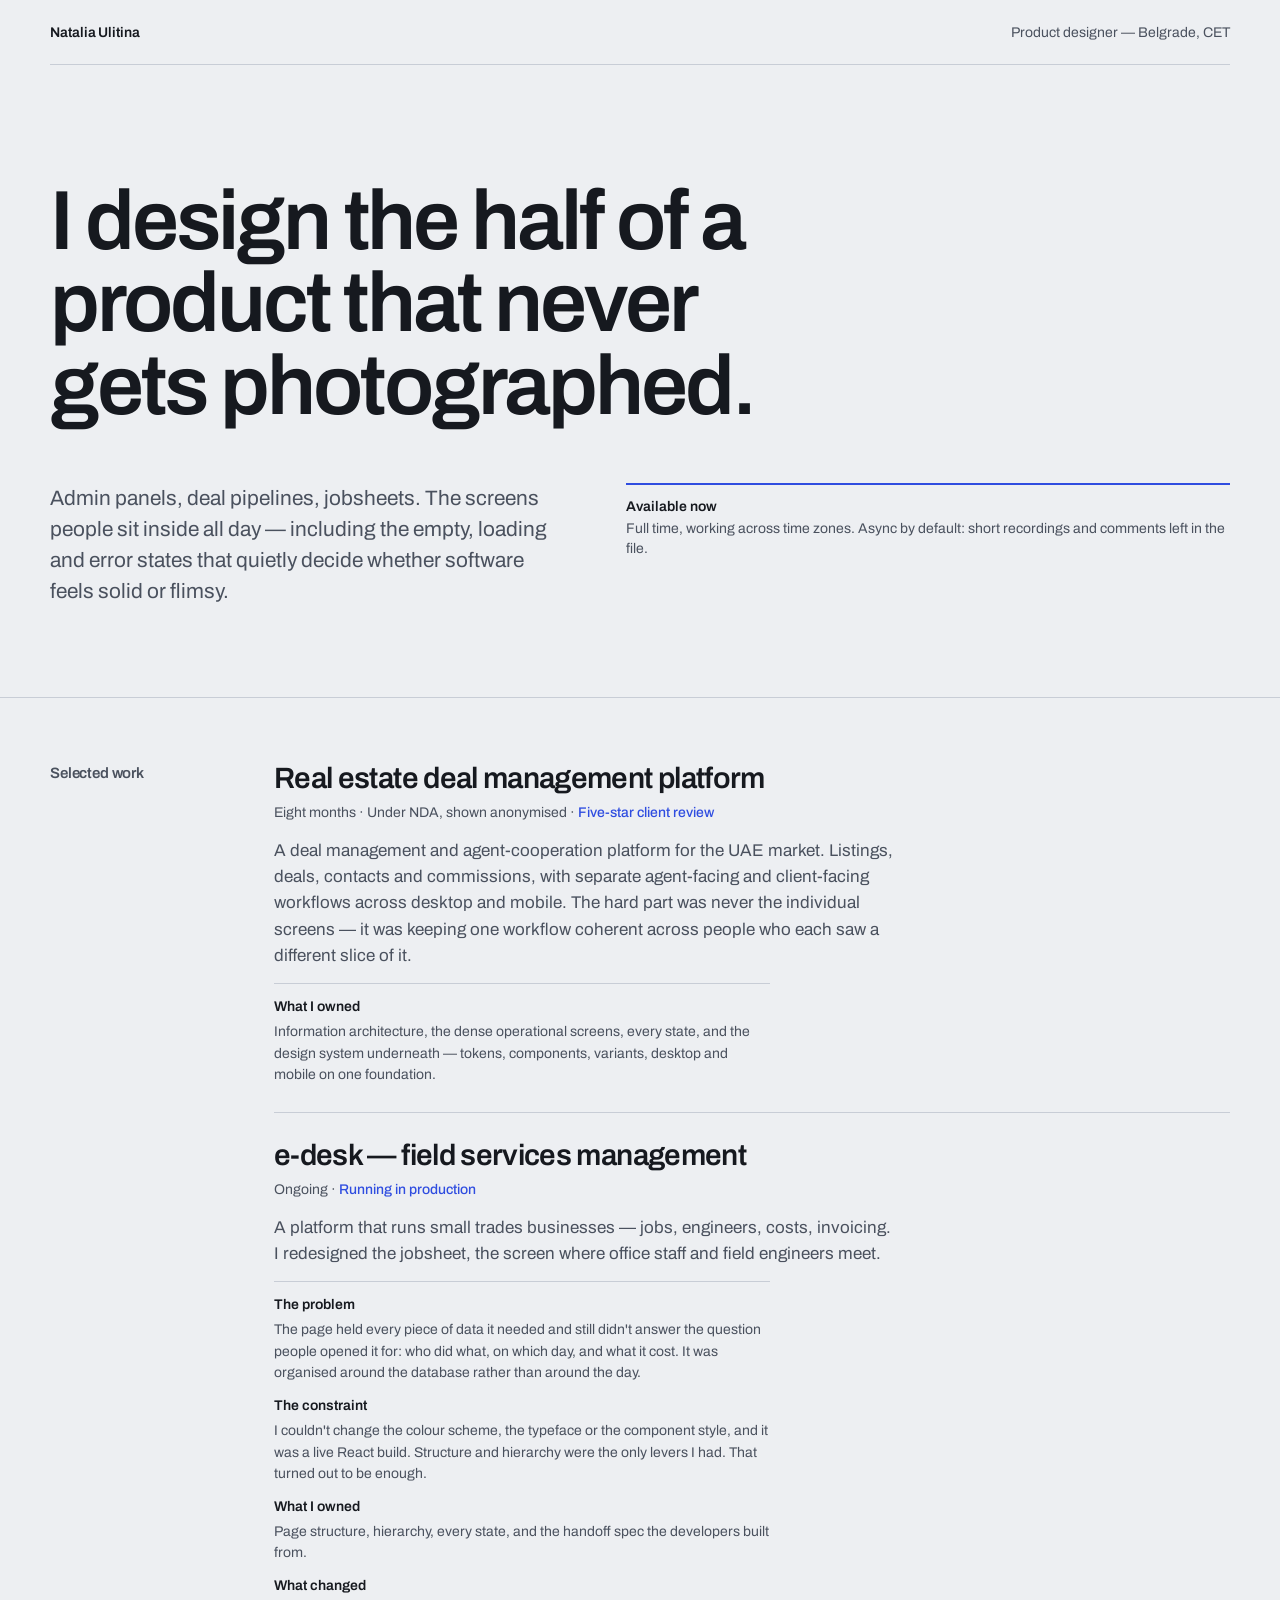
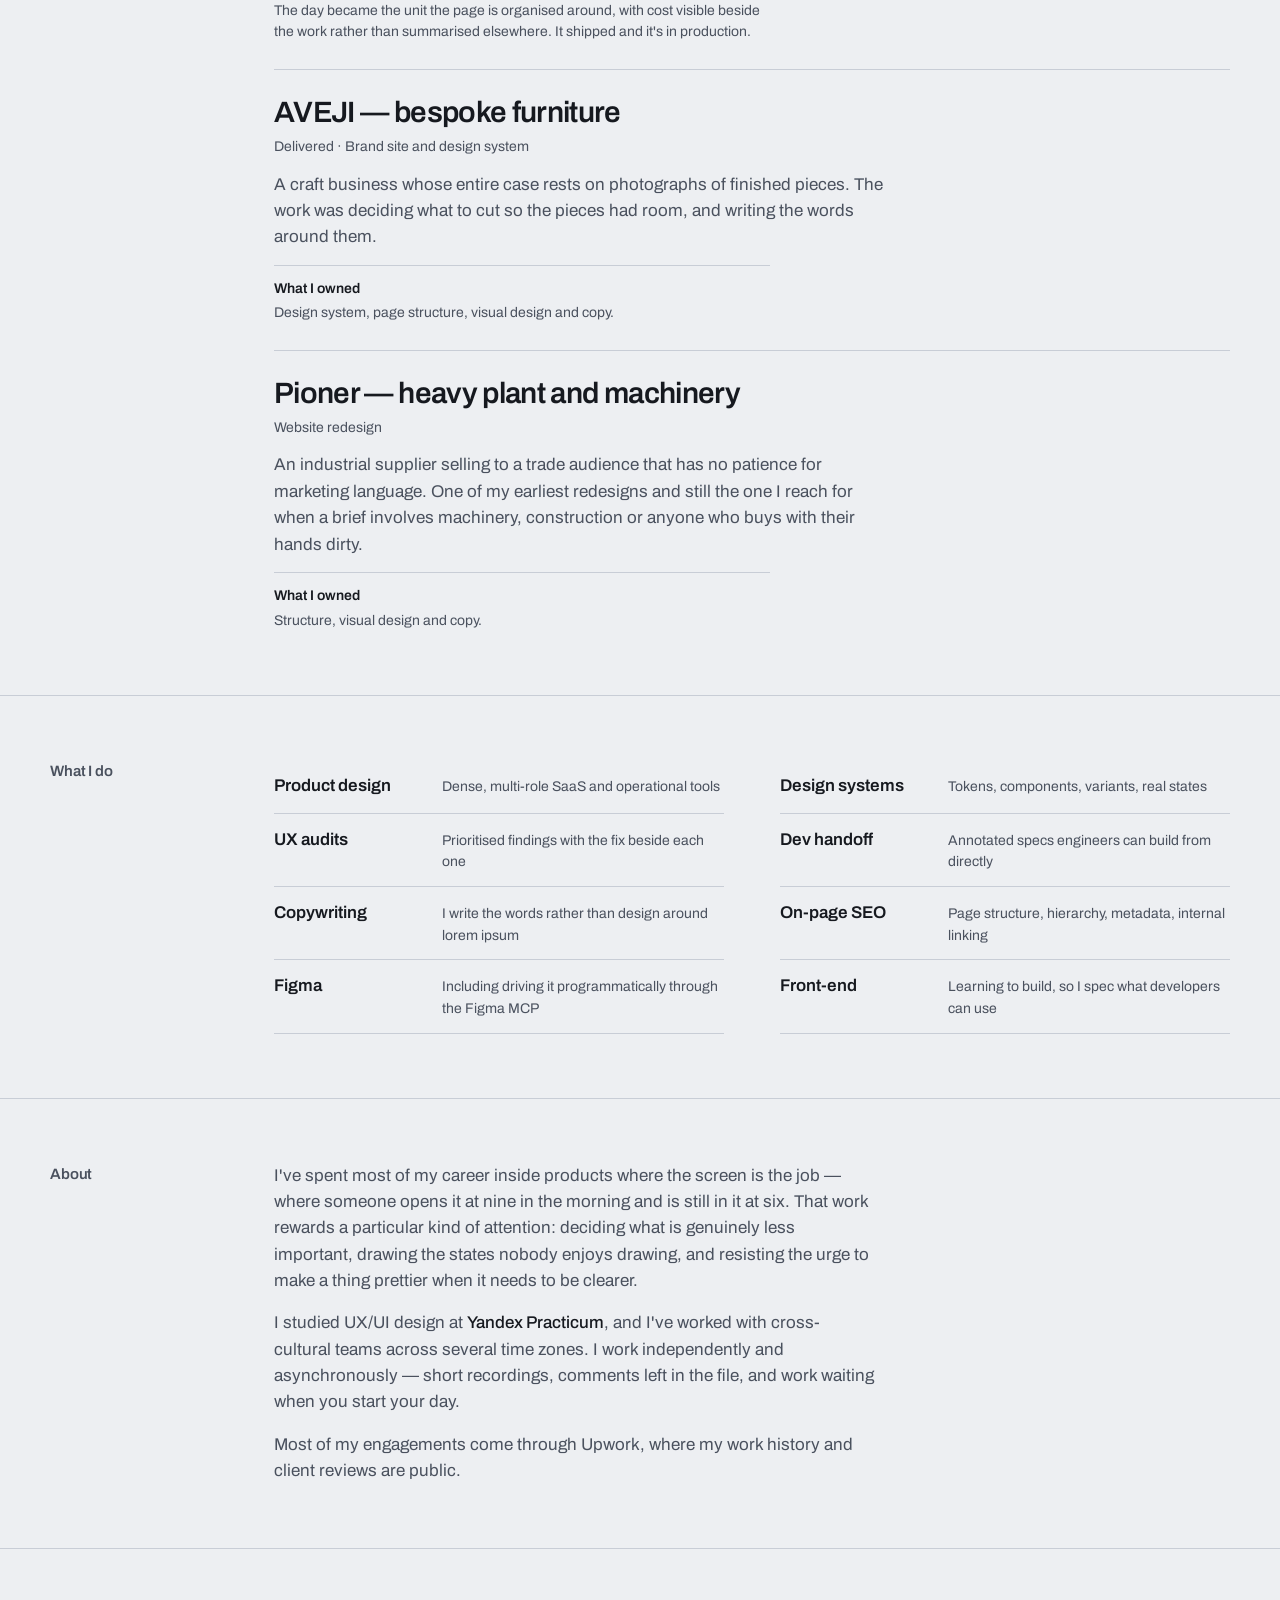
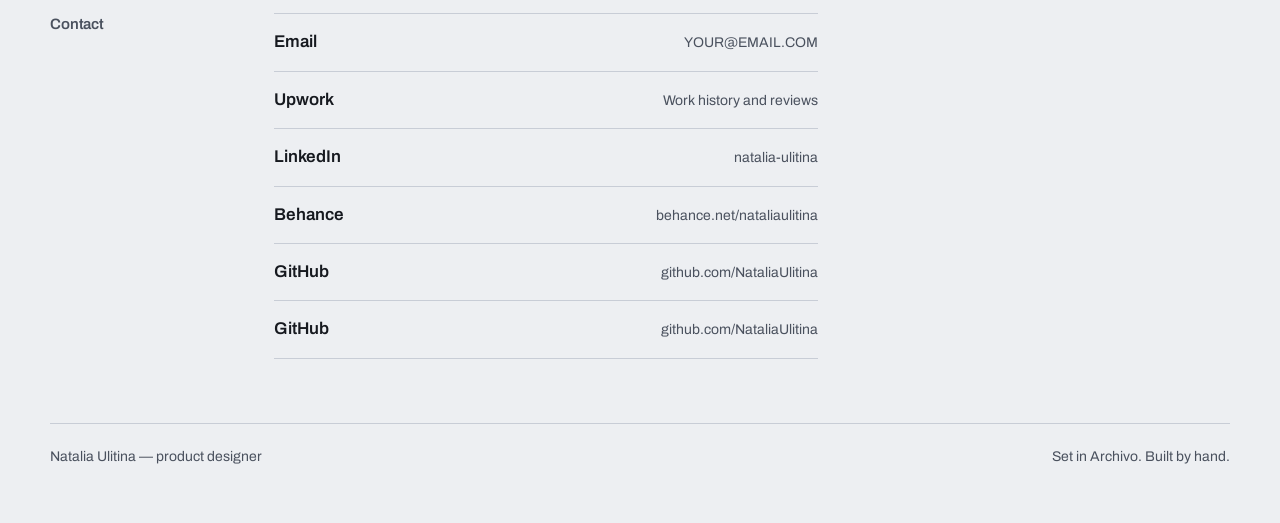
==== commit 9e93b0c6: "Add files via upload" ====
--- a/index.html
+++ b/index.html
@@ -3,99 +3,414 @@
 <head>
 <meta charset="utf-8">
 <meta name="viewport" content="width=device-width, initial-scale=1">
-<title>Natalia Ulitina — Product designer for SaaS, CRM, fintech and marketplaces</title>
-<meta name="description" content="Product designer who turns complex products into beautiful, logical systems, and runs CRO and A/B testing. Case studies in field-service SaaS, fintech, a dealership CRM, a bespoke furniture site and a point-of-sale concept. Available full-time.">
-<link rel="canonical" href="https://nataliaulitina.github.io/">
-<meta property="og:type" content="website">
-<meta property="og:title" content="Natalia Ulitina — Product designer for SaaS, CRM, fintech and marketplaces">
-<meta property="og:description" content="Product designer who turns complex products into beautiful, logical systems, and runs CRO and A/B testing. Case studies in field-service SaaS, fintech, a dealership CRM, a bespoke furniture site and a point-of-sale concept. Available full-time.">
-<meta property="og:url" content="https://nataliaulitina.github.io/">
-<meta property="og:image" content="https://nataliaulitina.github.io/og.png">
-<meta name="twitter:card" content="summary_large_image">
-<meta name="theme-color" content="#EFF1F3">
-<link rel="icon" href="favicon.svg" type="image/svg+xml">
-<link rel="preload" href="bricolage.woff2" as="font" type="font/woff2" crossorigin>
-<link rel="preload" href="hanken-400.woff2" as="font" type="font/woff2" crossorigin>
-<link rel="stylesheet" href="site.css">
-<script src="site.js" defer></script>
+<title>Natalia Ulitina — Product Designer</title>
+<meta name="description" content="Product designer working on dense operational software: admin panels, deal pipelines, jobsheets and the design systems behind them. Based in Belgrade, working across time zones.">
+<link rel="preconnect" href="https://fonts.googleapis.com">
+<link rel="preconnect" href="https://fonts.gstatic.com" crossorigin>
+<link href="https://fonts.googleapis.com/css2?family=Archivo:ital,wght@0,400;0,500;0,600;0,700;1,400&display=swap" rel="stylesheet">
+<style>
+  :root {
+    --paper:   #edeff2;
+    --surface: #ffffff;
+    --ink:     #16191f;
+    --ink-2:   #4a515e;
+    --rule:    #c8cdd6;
+    --accent:  #2f4de0;
+
+    --gutter: 24px;
+    --max: 1180px;
+
+    --t-display: clamp(2.5rem, 1.2rem + 5.4vw, 5.25rem);
+    --t-section: 0.9375rem;
+    --t-lead:    clamp(1.0625rem, 0.98rem + 0.4vw, 1.3125rem);
+    --t-title:   clamp(1.375rem, 1.2rem + 0.8vw, 1.875rem);
+    --t-body:    1.0625rem;
+    --t-meta:    0.875rem;
+  }
+
+  @media (prefers-color-scheme: dark) {
+    :root:not([data-theme="light"]) {
+      --paper:   #121419;
+      --surface: #191d24;
+      --ink:     #e8eaee;
+      --ink-2:   #969dab;
+      --rule:    #2d333d;
+      --accent:  #8ea2ff;
+    }
+  }
+  :root[data-theme="dark"] {
+    --paper:   #121419;
+    --surface: #191d24;
+    --ink:     #e8eaee;
+    --ink-2:   #969dab;
+    --rule:    #2d333d;
+    --accent:  #8ea2ff;
+  }
+
+  *, *::before, *::after { box-sizing: border-box; }
+
+  html { -webkit-text-size-adjust: 100%; }
+
+  body {
+    margin: 0;
+    background: var(--paper);
+    color: var(--ink);
+    font-family: Archivo, "Helvetica Neue", Arial, sans-serif;
+    font-size: var(--t-body);
+    line-height: 1.55;
+    font-synthesis-weight: none;
+    -webkit-font-smoothing: antialiased;
+  }
+
+  .wrap {
+    max-width: var(--max);
+    margin: 0 auto;
+    padding: 0 var(--gutter);
+  }
+
+  a { color: inherit; }
+
+  a:focus-visible,
+  button:focus-visible {
+    outline: 2px solid var(--accent);
+    outline-offset: 3px;
+  }
+
+  /* ---------- masthead ---------- */
+
+  .masthead {
+    display: flex;
+    flex-wrap: wrap;
+    gap: 8px 24px;
+    justify-content: space-between;
+    align-items: baseline;
+    padding: 22px 0 20px;
+    border-bottom: 1px solid var(--rule);
+    font-size: var(--t-meta);
+  }
+  .masthead strong { font-weight: 600; letter-spacing: -0.005em; }
+  .masthead span { color: var(--ink-2); }
+
+  /* ---------- hero ---------- */
+
+  .hero { padding: clamp(56px, 9vw, 128px) 0 clamp(48px, 7vw, 96px); }
+
+  .hero h1 {
+    margin: 0;
+    font-size: var(--t-display);
+    font-weight: 600;
+    line-height: 0.98;
+    letter-spacing: -0.035em;
+    max-width: 15ch;
+    text-wrap: balance;
+  }
+
+  .hero-foot {
+    display: grid;
+    gap: 28px 64px;
+    grid-template-columns: 1fr;
+    margin-top: clamp(32px, 4.5vw, 56px);
+  }
+  @media (min-width: 820px) {
+    .hero-foot { grid-template-columns: minmax(0, 32rem) minmax(0, 1fr); }
+  }
+
+  .hero-foot p {
+    margin: 0;
+    font-size: var(--t-lead);
+    line-height: 1.5;
+    color: var(--ink-2);
+    max-width: 48ch;
+  }
+
+  .status {
+    align-self: start;
+    border-top: 2px solid var(--accent);
+    padding-top: 12px;
+    font-size: var(--t-meta);
+    line-height: 1.45;
+  }
+  .status b { display: block; font-weight: 600; margin-bottom: 2px; }
+  .status span { color: var(--ink-2); }
+
+  /* ---------- sections ---------- */
+
+  .band { border-top: 1px solid var(--rule); }
+
+  .band-inner {
+    display: grid;
+    grid-template-columns: 1fr;
+    gap: 20px;
+    padding: clamp(40px, 5vw, 72px) 0;
+  }
+  @media (min-width: 900px) {
+    .band-inner { grid-template-columns: 11rem minmax(0, 1fr); gap: 48px; }
+  }
+
+  .band-label {
+    font-size: var(--t-section);
+    font-weight: 600;
+    letter-spacing: -0.01em;
+    margin: 0;
+    color: var(--ink-2);
+  }
+  @media (min-width: 900px) {
+    .band-label { position: sticky; top: 28px; align-self: start; }
+  }
+
+  /* ---------- work ---------- */
+
+  .project { padding: 26px 0; border-bottom: 1px solid var(--rule); }
+  .project:first-child { padding-top: 0; }
+  .project:last-child { border-bottom: 0; padding-bottom: 0; }
+
+  .project h2 {
+    margin: 0 0 6px;
+    font-size: var(--t-title);
+    font-weight: 600;
+    letter-spacing: -0.022em;
+    line-height: 1.15;
+  }
+
+  .project-meta {
+    margin: 0 0 14px;
+    font-size: var(--t-meta);
+    color: var(--ink-2);
+  }
+  .project-meta em {
+    font-style: normal;
+    color: var(--accent);
+    font-weight: 500;
+  }
+
+  .project p.desc {
+    margin: 0 0 14px;
+    max-width: 62ch;
+    color: var(--ink-2);
+  }
+
+  .owned {
+    margin: 0;
+    padding: 12px 0 0;
+    border-top: 1px solid var(--rule);
+    font-size: var(--t-meta);
+    max-width: 62ch;
+  }
+  .owned dt {
+    font-weight: 600;
+    margin-bottom: 3px;
+  }
+  .owned dd {
+    margin: 0;
+    color: var(--ink-2);
+  }
+  .owned dd + dt { margin-top: 11px; }
+
+  /* ---------- capability list ---------- */
+
+  .caps {
+    display: grid;
+    grid-template-columns: 1fr;
+    gap: 0 56px;
+    margin: 0;
+    padding: 0;
+    list-style: none;
+    max-width: 62rem;
+  }
+  @media (min-width: 680px) { .caps { grid-template-columns: 1fr 1fr; } }
+
+  .caps li {
+    padding: 13px 0;
+    border-bottom: 1px solid var(--rule);
+    display: flex;
+    gap: 16px;
+    align-items: baseline;
+  }
+  .caps b {
+    font-weight: 600;
+    flex: 0 0 auto;
+    min-width: 9.5rem;
+  }
+  .caps span { color: var(--ink-2); font-size: var(--t-meta); }
+
+  /* ---------- about ---------- */
+
+  .about p {
+    margin: 0 0 16px;
+    max-width: 60ch;
+    color: var(--ink-2);
+  }
+  .about p:last-child { margin-bottom: 0; }
+  .about strong { color: var(--ink); font-weight: 500; }
+
+  /* ---------- contact ---------- */
+
+  .contact-list {
+    margin: 0;
+    padding: 0;
+    list-style: none;
+    max-width: 34rem;
+  }
+  .contact-list li { border-bottom: 1px solid var(--rule); }
+  .contact-list li:first-child { border-top: 1px solid var(--rule); }
+
+  .contact-list a {
+    display: flex;
+    justify-content: space-between;
+    align-items: baseline;
+    gap: 20px;
+    padding: 15px 0;
+    text-decoration: none;
+  }
+  .contact-list a:hover .val,
+  .contact-list a:focus-visible .val { color: var(--accent); }
+
+  .contact-list .key { font-weight: 600; }
+  .contact-list .val {
+    color: var(--ink-2);
+    font-size: var(--t-meta);
+    text-align: right;
+    word-break: break-word;
+  }
+
+  /* ---------- colophon ---------- */
+
+  .colophon {
+    border-top: 1px solid var(--rule);
+    padding: 22px 0 56px;
+    font-size: var(--t-meta);
+    color: var(--ink-2);
+    display: flex;
+    flex-wrap: wrap;
+    gap: 6px 20px;
+    justify-content: space-between;
+  }
+
+  @media (prefers-reduced-motion: reduce) {
+    * { transition: none !important; animation: none !important; }
+  }
+</style>
 </head>
-<body class="">
-<a class="skip" href="#main">Skip to content</a>
-<div class="xgrid" aria-hidden="true"><div class="wrap"><i></i><i></i><i></i><i></i><i></i><i></i><i></i><i></i><i></i><i></i><i></i><i></i></div></div>
-<header class="site-head"><div class="wrap">
-<a class="brand" href="index.html" aria-label="Natalia Ulitina, product designer, home" data-spec="Wordmark · the dot on the i is the one square still settling into place"><span class="wm" aria-hidden="true">Natalia Ulit<span class="tt">ı<i></i></span>na</span><span class="role" aria-hidden="true">Product designer</span></a>
-<nav class="nav" aria-label="Main"><a href="#work">Work</a><a class="hide-sm" href="#services">Services</a><a class="hide-sm" href="#about">About</a><a class="pill" href="#contact">Let's talk</a></nav>
-</div></header>
-<main id="main">
-<section class="hero"><div class="wrap">
-<div>
-<div class="who" data-spec="Photo · 56 round · the person you'll work with, directly"><span class="avatar"><img src="natalia.webp" alt="Natalia Ulitina" width="900" height="1252" decoding="auto"></span><span class="who-text"><span>Product designer · SaaS, CRM, fintech &amp; marketplaces</span><span><span class="dot"></span>Available for new projects</span></span></div>
-<h1 class="h1" data-spec="H1 · Bricolage 76/79 · one idea, one sentence">Nothing gives me more joy than turning <span class="sr">chaos</span><span class="chaos" aria-hidden="true"><span>c</span><span>h</span><span>a</span><span>o</span><span>s</span></span> into a beautiful, logical system.</h1>
-<p class="lead" data-spec="Body L · Hanken 20/31 · max ≈ 62 characters a line">Dense data, regulated flows, five people in one deal: the harder the product, the more I enjoy it. I design SaaS, CRM, fintech and marketplace products, run CRO and A/B tests, and I'll care about yours the same way.</p>
-<div class="btns" data-spec="Buttons · 52 tall · touch target ≥ 44"><a class="btn btn-primary" href="#work">See my work <svg viewBox="0 0 24 24" fill="none" stroke="currentColor" stroke-width="2" stroke-linecap="round" stroke-linejoin="round" aria-hidden="true"><path d="M5 12h14M13 6l6 6-6 6"/></svg></a><button type="button" class="btn xray-toggle quiet" aria-pressed="false"><span class="switch" aria-hidden="true"></span><span class="xray-label">See how this page is built</span></button></div>
-<p class="hero-proof" aria-label="Upwork record"><span><b>★ Rising Talent</b></span><span><b>100%</b> Job Success</span><span><b>5.0</b> rating</span><span class="via">on Upwork</span></p>
-</div>
-<div class="c2s-wrap" aria-hidden="true"><div class="c2s" data-spec="Chaos → system · the only disorder on the page"><i class="" style="left:-14px;top:10px;transform:rotate(28deg)"></i><i class="" style="left:12px;top:48px;transform:rotate(-35deg)"></i><i class="" style="left:-6px;top:130px;transform:rotate(50deg)"></i><i class="" style="left:16px;top:174px;transform:rotate(-18deg)"></i><i class="" style="left:-10px;top:212px;transform:rotate(40deg)"></i><i class="" style="left:64px;top:-6px;transform:rotate(18deg)"></i><i class="" style="left:47px;top:63px;transform:rotate(-22deg)"></i><i class="" style="left:62px;top:102px;transform:rotate(30deg)"></i><i class="" style="left:49px;top:173px;transform:rotate(-12deg)"></i><i class="" style="left:66px;top:232px;transform:rotate(24deg)"></i><i class="" style="left:108px;top:3px;transform:rotate(8deg)"></i><i class="" style="left:117px;top:53px;transform:rotate(-10deg)"></i><i class="" style="left:109px;top:107px;transform:rotate(6deg)"></i><i class="" style="left:116px;top:172px;transform:rotate(-8deg)"></i><i class="" style="left:107px;top:226px;transform:rotate(12deg)"></i><i class="f" style="left:170px;top:-1px;transform:rotate(3deg)"></i><i class="f" style="left:167px;top:58px;transform:rotate(-4deg)"></i><i class="f" style="left:170px;top:113px;transform:rotate(2deg)"></i><i class="f" style="left:166px;top:167px;transform:rotate(-3deg)"></i><i class="f" style="left:169px;top:226px;transform:rotate(4deg)"></i><i class="f" style="left:224px;top:0px;transform:rotate(0deg)"></i><i class="f" style="left:224px;top:56px;transform:rotate(0deg)"></i><i class="a" style="left:224px;top:112px;transform:rotate(0deg)"></i><i class="f" style="left:224px;top:168px;transform:rotate(0deg)"></i><i class="f" style="left:224px;top:224px;transform:rotate(0deg)"></i></div><div class="c2s-labels"><span>Chaos</span><span>System</span></div>
-<p class="xnote"><b>WHY</b>Chaos on the left, order on the right. It's the only disorder on the page, on purpose, and so is the word “chaos” in the headline. Ink on paper is 17.5:1; every text colour here passes WCAG AA.</p></div>
-</div></section>
-
-<section class="s s-white" id="work"><div class="wrap">
-<div class="sec-head row"><div class="stack" style="gap:16px"><p class="kicker">Selected work</p><h2 class="h2" data-spec="H2 · Bricolage 52/57">Nine products, nine kinds of chaos.</h2></div><p class="lead">Different industries, different problems, one way of working. Each case shows the decisions, not just the screens.</p></div>
-<div class="work-grid" data-spec="Case grid · 2 × 6 columns · 24 gutter"><a class="case-card" href="e-desk.html"><span class="top"><span class="name">E-DESK</span><span class="tag">01 · Field-service SaaS · Client</span></span><img src="cover-edesk.webp" alt="E-DESK case study cover" width="1600" height="1200" loading="lazy" decoding="auto"><span class="hook">Every number was already on the page: a job sheet redesigned inside the client's own design system, five money tables into one panel.</span><span class="more">Read the case →</span></a><a class="case-card" href="investment-app.html"><span class="top"><span class="name">Investment app</span><span class="tag">02 · Fintech marketplace · Shipped</span></span><img src="cover-investment.webp" alt="Investment app case study cover" width="1600" height="1200" loading="lazy" decoding="auto"><span class="hook">Making an investor–founder marketplace feel liquid: onboarding, discovery and a paywall that fires at the right moment.</span><span class="more">Read the case →</span></a><a class="case-card" href="winwin.html"><span class="top"><span class="name">WinWin Partners</span><span class="tag">03 · Brand + landing page · Client</span></span><img src="cover-winwin.webp" alt="WinWin Partners case study cover" width="1200" height="900" loading="lazy" decoding="auto"><span class="hook">A sponsorship SaaS for sports clubs had one sentence of brief and no brand. I designed the logo, palette and a one-page site built to convert club managers.</span><span class="more">Read the case →</span></a><a class="case-card" href="autohub.html"><span class="top"><span class="name">AutoHub</span><span class="tag">04 · Dealership CRM · Desktop + mobile</span></span><img src="cover-autohub.webp" alt="AutoHub case study cover" width="1600" height="1200" loading="lazy" decoding="auto"><span class="hook">One multi-role dealership CRM, designed twice: a dense desktop dashboard, then re-authored for a phone so a deal can move from the lot, not the office.</span><span class="more">Read the case →</span></a><a class="case-card" href="aveji.html"><span class="top"><span class="name">AVEJI</span><span class="tag">05 · Furniture · Client site</span></span><img src="cover-aveji.webp" alt="AVEJI case study cover" width="1600" height="1200" loading="lazy" decoding="auto"><span class="hook">A bespoke furniture site that competes on layout, not on budget: it starts with a pencil drawing, not a stock photo.</span><span class="more">Read the case →</span></a><a class="case-card" href="counter.html"><span class="top"><span class="name">Counter</span><span class="tag">06 · Point of sale · Concept</span></span><img src="cover-counter.webp" alt="Counter case study cover" width="1600" height="1200" loading="lazy" decoding="auto"><span class="hook">One order, two posted prices: a café register where the ticket, the receipt and the owner's report all say which price applied.</span><span class="more">Read the case →</span></a><a class="case-card" href="roboledger.html"><span class="top"><span class="name">RoboLedger</span><span class="tag">07 · iOS finance app · Redesign</span></span><img src="cover-roboledger.webp" alt="RoboLedger case study cover" width="1600" height="1200" loading="lazy" decoding="auto"><span class="hook">A finance tracker for robotics teams, brought to current iOS: every state designed, a sheet-based entry flow and one component library.</span><span class="more">Read the case →</span></a><a class="case-card" href="purchase-wise.html"><span class="top"><span class="name">Purchase Wise</span><span class="tag">08 · iOS app · End to end</span></span><img src="cover-purchasewise.webp" alt="Purchase Wise case study cover" width="1600" height="1200" loading="lazy" decoding="auto"><span class="hook">An impulse-control app that turns the urge to buy into money saved: a 24-hour pause, a calm countdown and an honest decision screen.</span><span class="more">Read the case →</span></a><a class="case-card wide" href="homestaging.html"><span class="top"><span class="name">Home staging app</span><span class="tag">09 · iOS app · Redesign</span></span><img src="cover-homestaging.webp" alt="Home staging app case study cover" width="1600" height="1200" loading="lazy" decoding="auto"><span class="hook">Three tools that never talked to each other: ideas by room, a readiness checklist and a budget, rebuilt so one property holds all three.</span><span class="more">Read the case →</span></a></div>
-</div></section>
-
-<section class="s" id="clients"><div class="wrap">
-<div class="sec-head"><p class="kicker">What clients say</p><h2 class="h2">Three clients said they'd work with me again. One already has.</h2>
-<ul class="proof" aria-label="Verified on Upwork"><li><svg viewBox="0 0 24 24" fill="none" stroke="currentColor" stroke-width="2" stroke-linecap="round" stroke-linejoin="round" aria-hidden="true"><path d="M12 3l2.6 5.3 5.9.9-4.3 4.1 1 5.8L12 16.4 6.8 19.1l1-5.8L3.5 9.2l5.9-.9z"/></svg><b>Rising Talent</b> badge</li><li><b>100%</b> Job Success Score</li><li><b>5.0</b> average rating</li><li class="via">Verified on Upwork</li></ul></div>
-<div class="quotes">
-<figure class="quote-main"><div class="stars" role="img" aria-label="5 out of 5 stars"><svg viewBox="0 0 24 24" fill="currentColor" aria-hidden="true"><path d="M12 2.5l2.9 6 6.6.9-4.8 4.6 1.2 6.5L12 17.4l-5.9 3.1 1.2-6.5L2.5 9.4l6.6-.9z"/></svg><svg viewBox="0 0 24 24" fill="currentColor" aria-hidden="true"><path d="M12 2.5l2.9 6 6.6.9-4.8 4.6 1.2 6.5L12 17.4l-5.9 3.1 1.2-6.5L2.5 9.4l6.6-.9z"/></svg><svg viewBox="0 0 24 24" fill="currentColor" aria-hidden="true"><path d="M12 2.5l2.9 6 6.6.9-4.8 4.6 1.2 6.5L12 17.4l-5.9 3.1 1.2-6.5L2.5 9.4l6.6-.9z"/></svg><svg viewBox="0 0 24 24" fill="currentColor" aria-hidden="true"><path d="M12 2.5l2.9 6 6.6.9-4.8 4.6 1.2 6.5L12 17.4l-5.9 3.1 1.2-6.5L2.5 9.4l6.6-.9z"/></svg><svg viewBox="0 0 24 24" fill="currentColor" aria-hidden="true"><path d="M12 2.5l2.9 6 6.6.9-4.8 4.6 1.2 6.5L12 17.4l-5.9 3.1 1.2-6.5L2.5 9.4l6.6-.9z"/></svg></div><blockquote><p>“She doesn't just design visually — she truly thinks about how users interact with the product and how the platform should work in real life.”</p><p>“She also respected the business model and adjusted the designs to match monetization and MVP goals perfectly.”</p></blockquote><figcaption class="by"><b>Verified Upwork client</b><span>MVP platform · 4 core pages</span></figcaption></figure>
-<div class="quote-side">
-<figure class="quote dark"><span class="badge">Came back for a second project</span><blockquote><p>“Happy with the cooperation, highly recommended.”</p></blockquote><figcaption class="by"><b>Daniel</b><span>E-DESK · started with a one-week trial, then hired me again</span></figcaption></figure>
-<figure class="quote"><blockquote><p>“Natalia delivered exactly what was promised with great attention to detail … I would definitely work with her again in the future!”</p></blockquote><figcaption class="by"><b>Verified Upwork client</b><span>Landing page · conversion redesign</span></figcaption></figure>
-</div></div>
-</div></section>
-<section class="s s-white" id="services"><div class="wrap">
-<div class="sec-head row"><div class="stack" style="gap:16px"><p class="kicker">What I do</p><h2 class="h2">Four ways I can help.</h2></div><p class="lead">From a dashboard nobody can read to a page that has to convert. I own the design end to end, and I write the words on the screens too.</p></div>
-<div class="services" data-spec="Services · 4 columns · one promise each">
-<div class="svc"><span class="num">01</span><h3 class="h3">SaaS &amp; CRM products</h3><p>Dashboards, dense tables and multi-role workflows made readable. I map roles, flows and states first, then design screens a developer can build without guessing.</p><p class="seen">Seen in <a href="e-desk.html">E-DESK</a>, <a href="autohub.html">AutoHub</a>, <a href="counter.html">Counter</a></p></div>
-<div class="svc"><span class="num">02</span><h3 class="h3">Mobile apps</h3><p>iOS and Android apps designed end to end: onboarding, every state of every screen, and the platform patterns people already know.</p><p class="seen">Seen in <a href="purchase-wise.html">Purchase Wise</a>, <a href="roboledger.html">RoboLedger</a>, <a href="homestaging.html">Home staging app</a></p></div>
-<div class="svc"><span class="num">03</span><h3 class="h3">Landing pages, CRO &amp; A/B testing</h3><p>Pages built to convert: the claim first, the proof right under it, one clear action. I run CRO: I find where people drop off, turn each fix into a hypothesis and A/B test it against the metric that decides it.</p><p class="seen">Seen in <a href="winwin.html">WinWin Partners</a>, <a href="investment-app.html">Investment app</a></p></div>
-<div class="svc"><span class="num">04</span><h3 class="h3">Design systems &amp; handoff</h3><p>Tokens, components with variants, contrast checked against WCAG, and files annotated so handoff is a conversation, not a guessing game.</p><p class="seen">Seen in <a href="roboledger.html">RoboLedger</a>, <a href="aveji.html">AVEJI</a></p></div>
-</div>
-<p class="svc-also">I also write the UX copy and handle on-page SEO for the pages I design.</p>
-</div></section>
-
-<section class="s s-dark about" id="about"><div class="wrap">
-<img src="natalia.webp" alt="Natalia Ulitina, smiling, in a cream shirt" width="900" height="1252" class="about-photo" loading="lazy" decoding="auto">
-<div class="about-text">
-<p class="kicker">About</p>
-<h2 class="h2">I love my job, and part of the reason is that it's hard.</h2>
-<p class="lead">Products usually arrive as chaos: too many roles, a regulation nobody explained, fifty states nobody drew. <strong>Arranging that into something beautiful and logical gives me pure joy</strong>, and it's the moment I work towards on every project.</p>
-<p class="lead">Then comes the part nobody asks for: the error message that says what actually went wrong, the empty screen that tells you what to do next, the text still readable when your eyes are tired.</p>
-<p class="lead">And then there's the joy that comes later: <strong>seeing a client relieved because their product finally makes sense</strong>, and watching it grow fast once it does. I enjoy their success as much as the work itself.</p>
-<p class="small" style="color:var(--on-dark-3)">Trained in UX/UI design at Yandex Practicum, and at home in cross-cultural teams around the world.</p>
-<div class="facts"><div><b>8 months</b><span>longest engagement, on a real estate SaaS platform</span></div><div><b>100%</b><span>Job Success Score on Upwork</span></div><div><b>Full-time</b><span>available for new projects now</span></div></div>
-</div>
-</div></section>
-
-<section class="s" id="approach"><div class="wrap">
-<div class="sec-head row"><div class="stack" style="gap:16px"><p class="kicker">How I work</p><h2 class="h2">Beautiful. Logical. Comfortable.</h2></div><p class="lead">Three things I check on every screen, in this order, and the reason the chaos ends up as a system.</p></div>
-<div class="pillars">
-<div class="pillar"><div class="glyph" aria-hidden="true"><i style="width:20px;height:20px"></i><i style="width:34px;height:34px"></i><i class="acc" style="width:56px;height:56px"></i></div><span class="num">01</span><h3 class="h3">Beautiful</h3><p class="principle">People trust what looks cared for.</p><p class="lead">Visual quality isn't decoration. It's the first signal that someone paid attention, and it earns the patience a complex product needs.</p><a href="aveji.html">Seen in AVEJI →</a></div>
-<div class="pillar"><div class="glyph logic" aria-hidden="true"><i style="width:28px;height:28px"></i><b></b><i style="width:28px;height:28px"></i><b></b><i class="acc" style="width:28px;height:28px"></i></div><span class="num">02</span><h3 class="h3">Logical</h3><p class="principle">Where am I, what can I do, what happens next?</p><p class="lead">Every screen answers those three questions. I map the flows, roles and states before I draw a single pixel, so nothing is left for a developer to guess.</p><a href="autohub.html">Seen in AutoHub →</a></div>
-<div class="pillar"><div class="glyph comfort" aria-hidden="true"><i class="acc" style="width:28px;height:28px;outline:1.5px dashed var(--ink);outline-offset:14px"></i></div><span class="num">03</span><h3 class="h3">Comfortable</h3><p class="principle">Complex shouldn't feel complex.</p><p class="lead">Readable, accessible, forgiving of mistakes, and every state designed, not just the happy one. The error, the empty screen and the slow connection get the same care.</p><a href="e-desk.html">Seen in E-DESK →</a></div>
-</div>
-</div></section>
-
+<body>
+
+<header class="wrap masthead">
+  <strong>Natalia Ulitina</strong>
+  <span>Product designer — Belgrade, CET</span>
+</header>
+
+<main>
+  <section class="wrap hero">
+    <h1>I design the half of a product that never gets photographed.</h1>
+    <div class="hero-foot">
+      <p>Admin panels, deal pipelines, jobsheets. The screens people sit inside all day — including the empty, loading and error states that quietly decide whether software feels solid or flimsy.</p>
+      <div class="status">
+        <b>Available now</b>
+        <span>Full time, working across time zones. Async by default: short recordings and comments left in the file.</span>
+      </div>
+    </div>
+  </section>
+
+  <section class="band">
+    <div class="wrap band-inner">
+      <h2 class="band-label">Selected work</h2>
+      <div>
+
+        <article class="project">
+          <h2>Real estate deal management platform</h2>
+          <p class="project-meta">Eight months · Under NDA, shown anonymised · <em>Five-star client review</em></p>
+          <p class="desc">A deal management and agent-cooperation platform for the UAE market. Listings, deals, contacts and commissions, with separate agent-facing and client-facing workflows across desktop and mobile. The hard part was never the individual screens — it was keeping one workflow coherent across people who each saw a different slice of it.</p>
+          <dl class="owned">
+            <dt>What I owned</dt>
+            <dd>Information architecture, the dense operational screens, every state, and the design system underneath — tokens, components, variants, desktop and mobile on one foundation.</dd>
+          </dl>
+        </article>
+
+        <article class="project">
+          <h2>e-desk — field services management</h2>
+          <p class="project-meta">Ongoing · <em>Running in production</em></p>
+          <p class="desc">A platform that runs small trades businesses — jobs, engineers, costs, invoicing. I redesigned the jobsheet, the screen where office staff and field engineers meet.</p>
+          <dl class="owned">
+            <dt>The problem</dt>
+            <dd>The page held every piece of data it needed and still didn't answer the question people opened it for: who did what, on which day, and what it cost. It was organised around the database rather than around the day.</dd>
+            <dt>The constraint</dt>
+            <dd>I couldn't change the colour scheme, the typeface or the component style, and it was a live React build. Structure and hierarchy were the only levers I had. That turned out to be enough.</dd>
+            <dt>What I owned</dt>
+            <dd>Page structure, hierarchy, every state, and the handoff spec the developers built from.</dd>
+            <dt>What changed</dt>
+            <dd>The day became the unit the page is organised around, with cost visible beside the work rather than summarised elsewhere. It shipped and it's in production.</dd>
+          </dl>
+        </article>
+
+        <article class="project">
+          <h2>AVEJI — bespoke furniture</h2>
+          <p class="project-meta">Delivered · Brand site and design system</p>
+          <p class="desc">A craft business whose entire case rests on photographs of finished pieces. The work was deciding what to cut so the pieces had room, and writing the words around them.</p>
+          <dl class="owned">
+            <dt>What I owned</dt>
+            <dd>Design system, page structure, visual design and copy.</dd>
+          </dl>
+        </article>
+
+        <article class="project">
+          <h2>Pioner — heavy plant and machinery</h2>
+          <p class="project-meta">Website redesign</p>
+          <p class="desc">An industrial supplier selling to a trade audience that has no patience for marketing language. One of my earliest redesigns and still the one I reach for when a brief involves machinery, construction or anyone who buys with their hands dirty.</p>
+          <dl class="owned">
+            <dt>What I owned</dt>
+            <dd>Structure, visual design and copy.</dd>
+          </dl>
+        </article>
+
+      </div>
+    </div>
+  </section>
+
+  <section class="band">
+    <div class="wrap band-inner">
+      <h2 class="band-label">What I do</h2>
+      <ul class="caps">
+        <li><b>Product design</b> <span>Dense, multi-role SaaS and operational tools</span></li>
+        <li><b>Design systems</b> <span>Tokens, components, variants, real states</span></li>
+        <li><b>UX audits</b> <span>Prioritised findings with the fix beside each one</span></li>
+        <li><b>Dev handoff</b> <span>Annotated specs engineers can build from directly</span></li>
+        <li><b>Copywriting</b> <span>I write the words rather than design around lorem ipsum</span></li>
+        <li><b>On-page SEO</b> <span>Page structure, hierarchy, metadata, internal linking</span></li>
+        <li><b>Figma</b> <span>Including driving it programmatically through the Figma MCP</span></li>
+        <li><b>Front-end</b> <span>Learning to build, so I spec what developers can use</span></li>
+      </ul>
+    </div>
+  </section>
+
+  <section class="band">
+    <div class="wrap band-inner about">
+      <h2 class="band-label">About</h2>
+      <div>
+        <p>I've spent most of my career inside products where the screen is the job — where someone opens it at nine in the morning and is still in it at six. That work rewards a particular kind of attention: deciding what is genuinely less important, drawing the states nobody enjoys drawing, and resisting the urge to make a thing prettier when it needs to be clearer.</p>
+        <p>I studied UX/UI design at <strong>Yandex Practicum</strong>, and I've worked with cross-cultural teams across several time zones. I work independently and asynchronously — short recordings, comments left in the file, and work waiting when you start your day.</p>
+        <p>Most of my engagements come through Upwork, where my work history and client reviews are public.</p>
+      </div>
+    </div>
+  </section>
+
+  <section class="band">
+    <div class="wrap band-inner">
+      <h2 class="band-label">Contact</h2>
+      <ul class="contact-list">
+        <li><a href="mailto:YOUR@EMAIL.COM"><span class="key">Email</span> <span class="val">YOUR@EMAIL.COM</span></a></li>
+        <li><a href="https://www.upwork.com/freelancers/~018b4f9fb28a31edcb"><span class="key">Upwork</span> <span class="val">Work history and reviews</span></a></li>
+        <li><a href="https://www.linkedin.com/in/natalia-ulitina-0a97a8344/"><span class="key">LinkedIn</span> <span class="val">natalia-ulitina</span></a></li>
+        <li><a href="https://www.behance.net/nataliaulitina"><span class="key">Behance</span> <span class="val">behance.net/nataliaulitina</span></a></li>
+        <li><a href="https://github.com/NataliaUlitina"><span class="key">GitHub</span> <span class="val">github.com/NataliaUlitina</span></a></li>
+        <li><a href="https://github.com/NataliaUlitina"><span class="key">GitHub</span> <span class="val">github.com/NataliaUlitina</span></a></li>
+      </ul>
+    </div>
+  </section>
 </main>
-<section class="s s-dark contact" id="contact" data-spec="Footer · dark band · the page ends on a strong note"><div class="wrap">
-<p class="kicker">Contact</p>
-<h2 class="h1" style="margin-top:20px">Tell me about your chaos.</h2>
-<p class="lead">A tangled product, a deadline, a brief that doesn't quite add up yet: that's usually where the best projects start. I'm available full-time for new work.</p>
-<div class="btns"><a class="btn btn-primary" href="mailto:natalieanglichanka@gmail.com">Email me <svg viewBox="0 0 24 24" fill="none" stroke="currentColor" stroke-width="2" stroke-linecap="round" stroke-linejoin="round" aria-hidden="true"><path d="M5 12h14M13 6l6 6-6 6"/></svg></a><a class="btn" href="https://www.upwork.com/freelancers/~018b4f9fb28a31edcb" rel="noopener" target="_blank">Hire me on Upwork ↗</a></div>
-<p class="mailline"><span class="addr">natalieanglichanka@gmail.com</span><button type="button" class="copy" data-copy="natalieanglichanka@gmail.com" aria-label="Copy email address">Copy</button></p>
-<nav class="elsewhere" aria-label="Elsewhere"><a href="https://www.linkedin.com/in/natalia-ulitina-0a97a8344/" rel="noopener" target="_blank">LinkedIn ↗</a><a href="https://www.behance.net/nataliaulitina" rel="noopener" target="_blank">Behance ↗</a></nav>
-<div class="foot"><span>© 2026 Natalia Ulitina · Product designer</span><span>Designed and built with care · <button type="button" class="xray-toggle" aria-pressed="false"><span class="xray-label">See how this page is built</span> ◐</button></span></div>
-</div></section>
+
+<footer class="wrap colophon">
+  <span>Natalia Ulitina — product designer</span>
+  <span>Set in Archivo. Built by hand.</span>
+</footer>
+
 </body>
 </html>
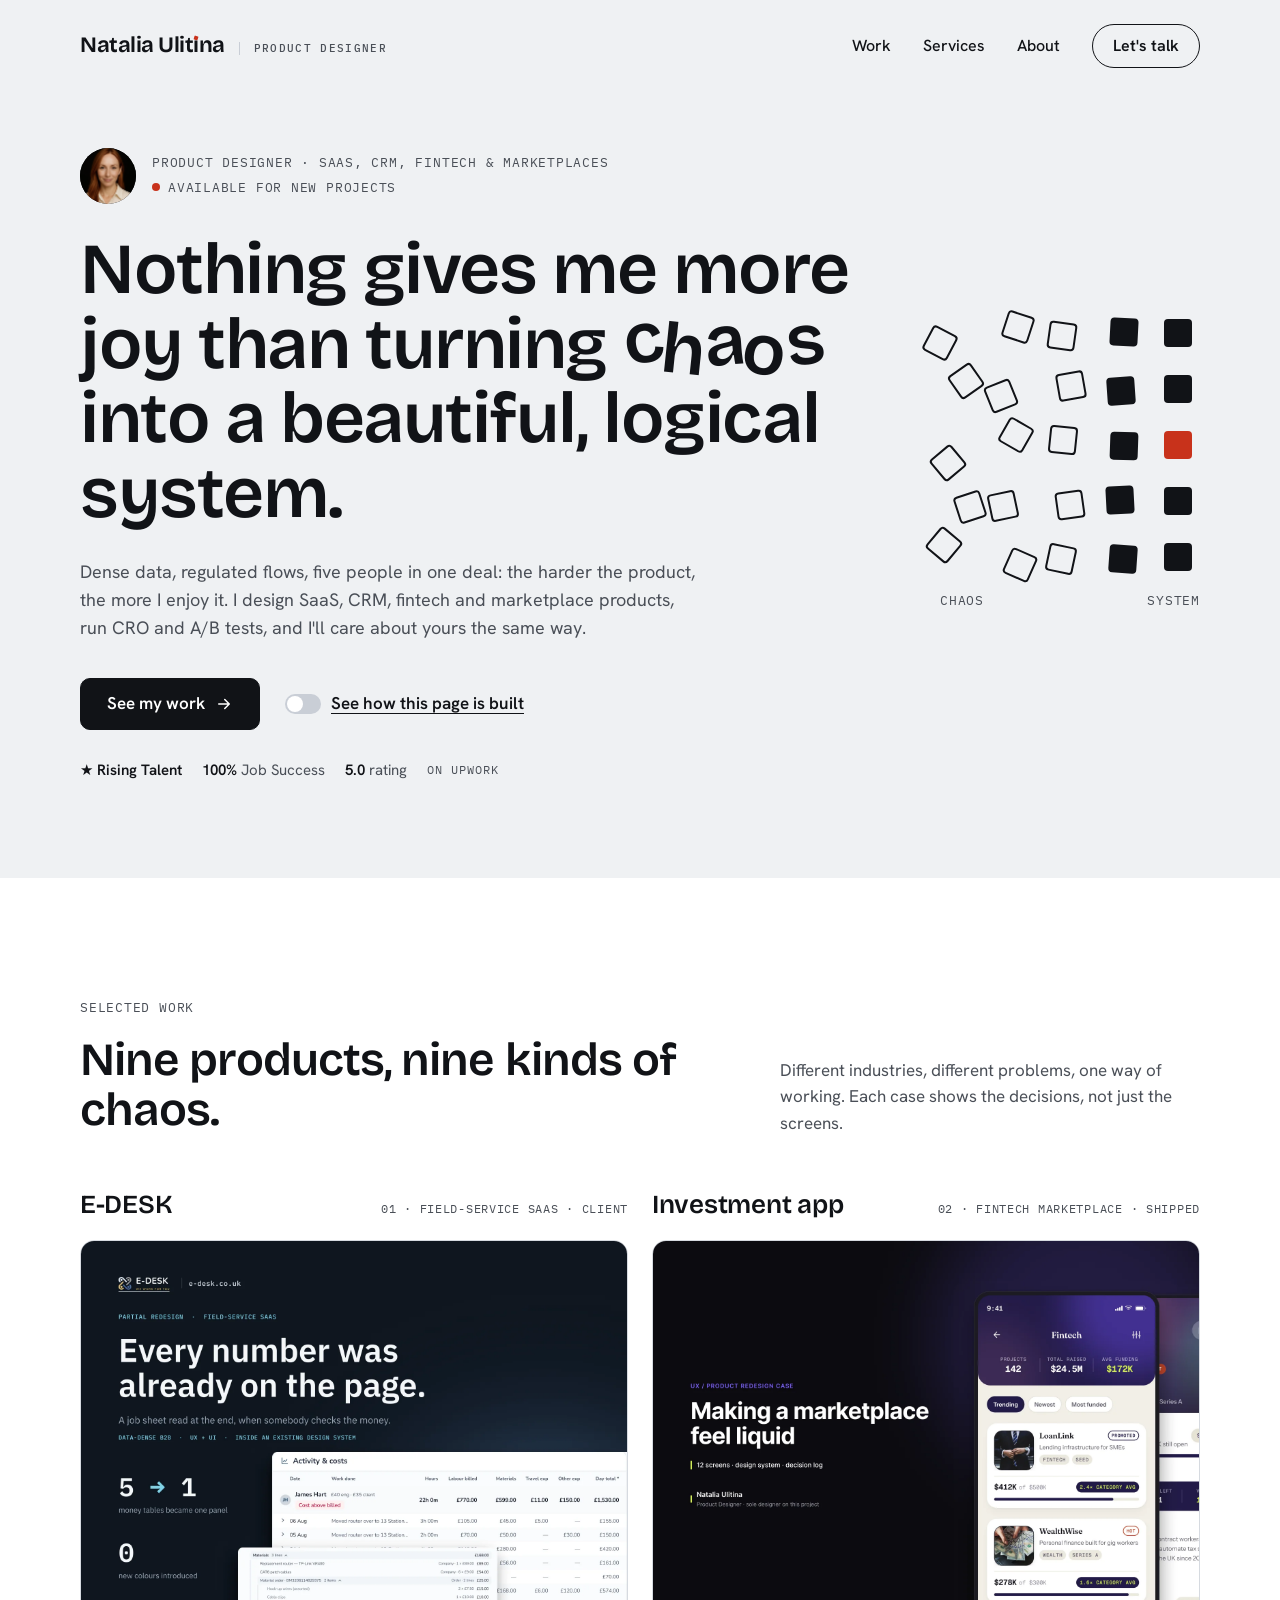
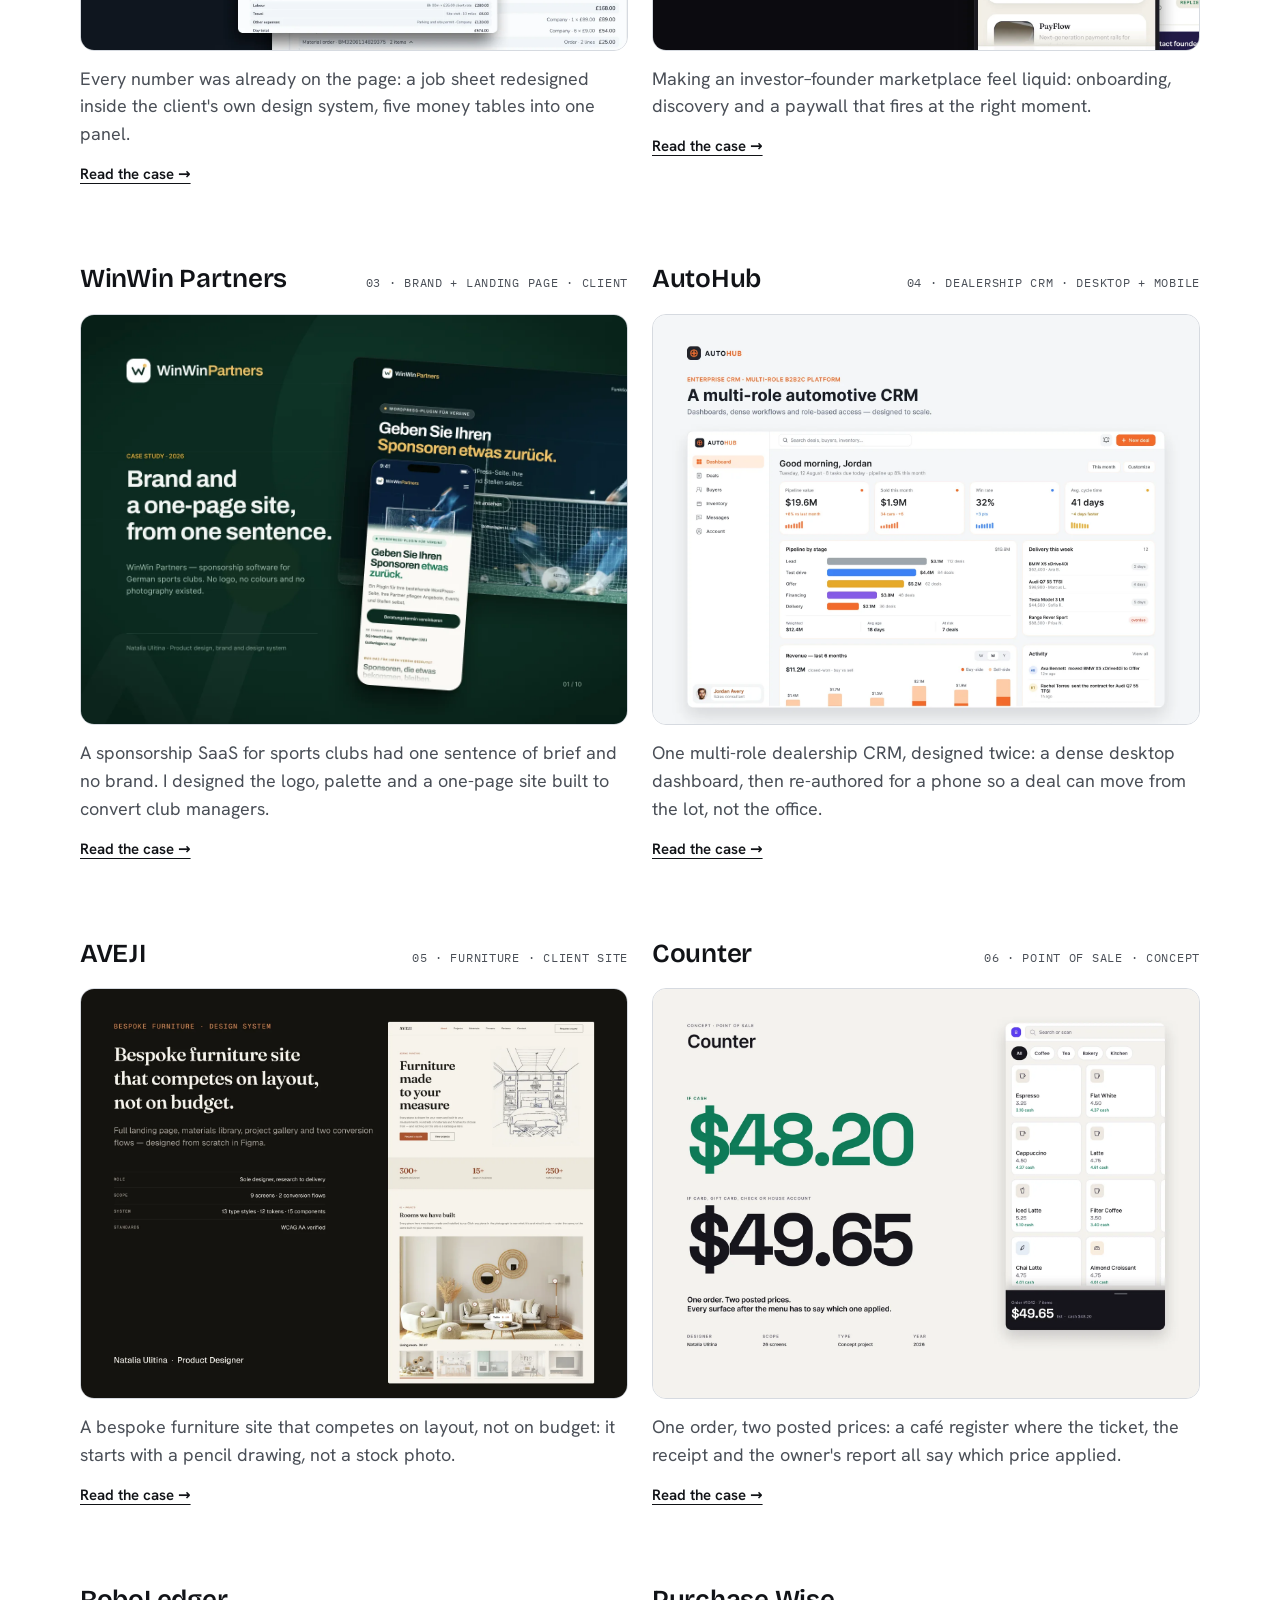
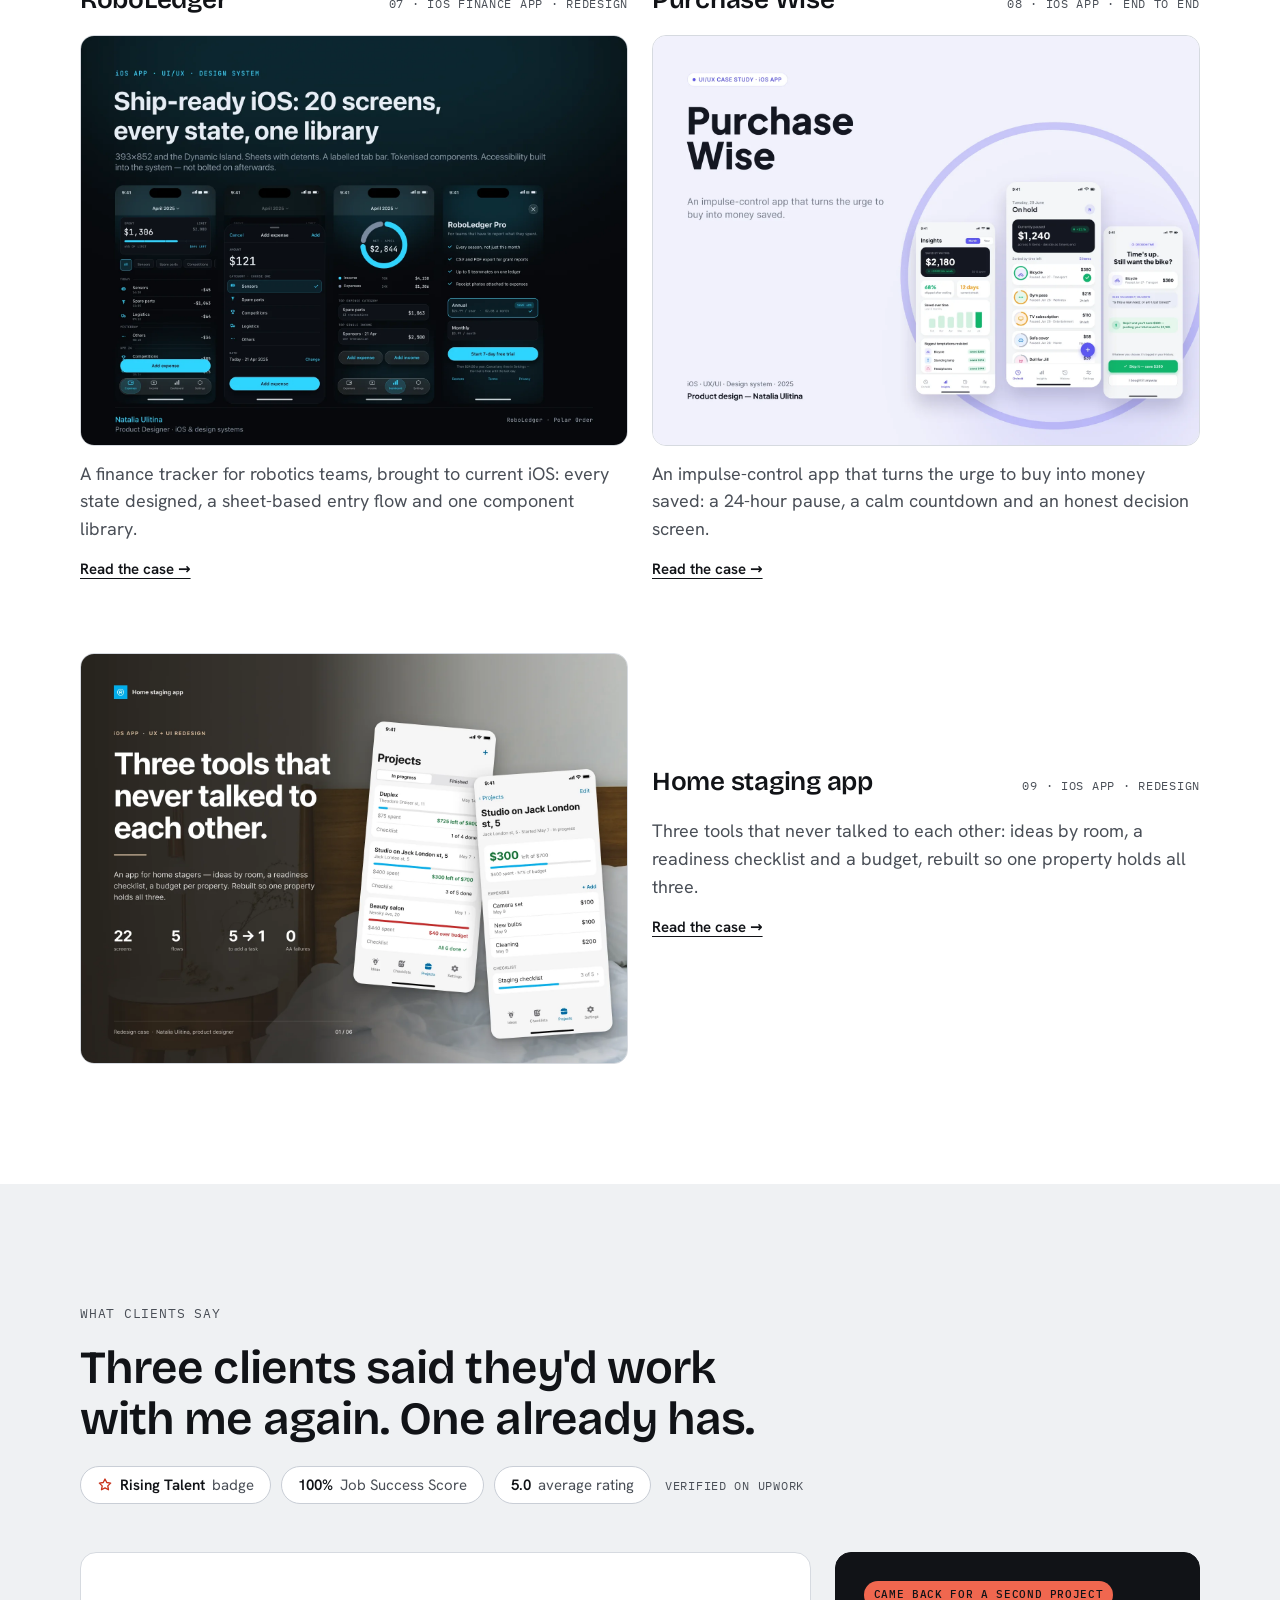
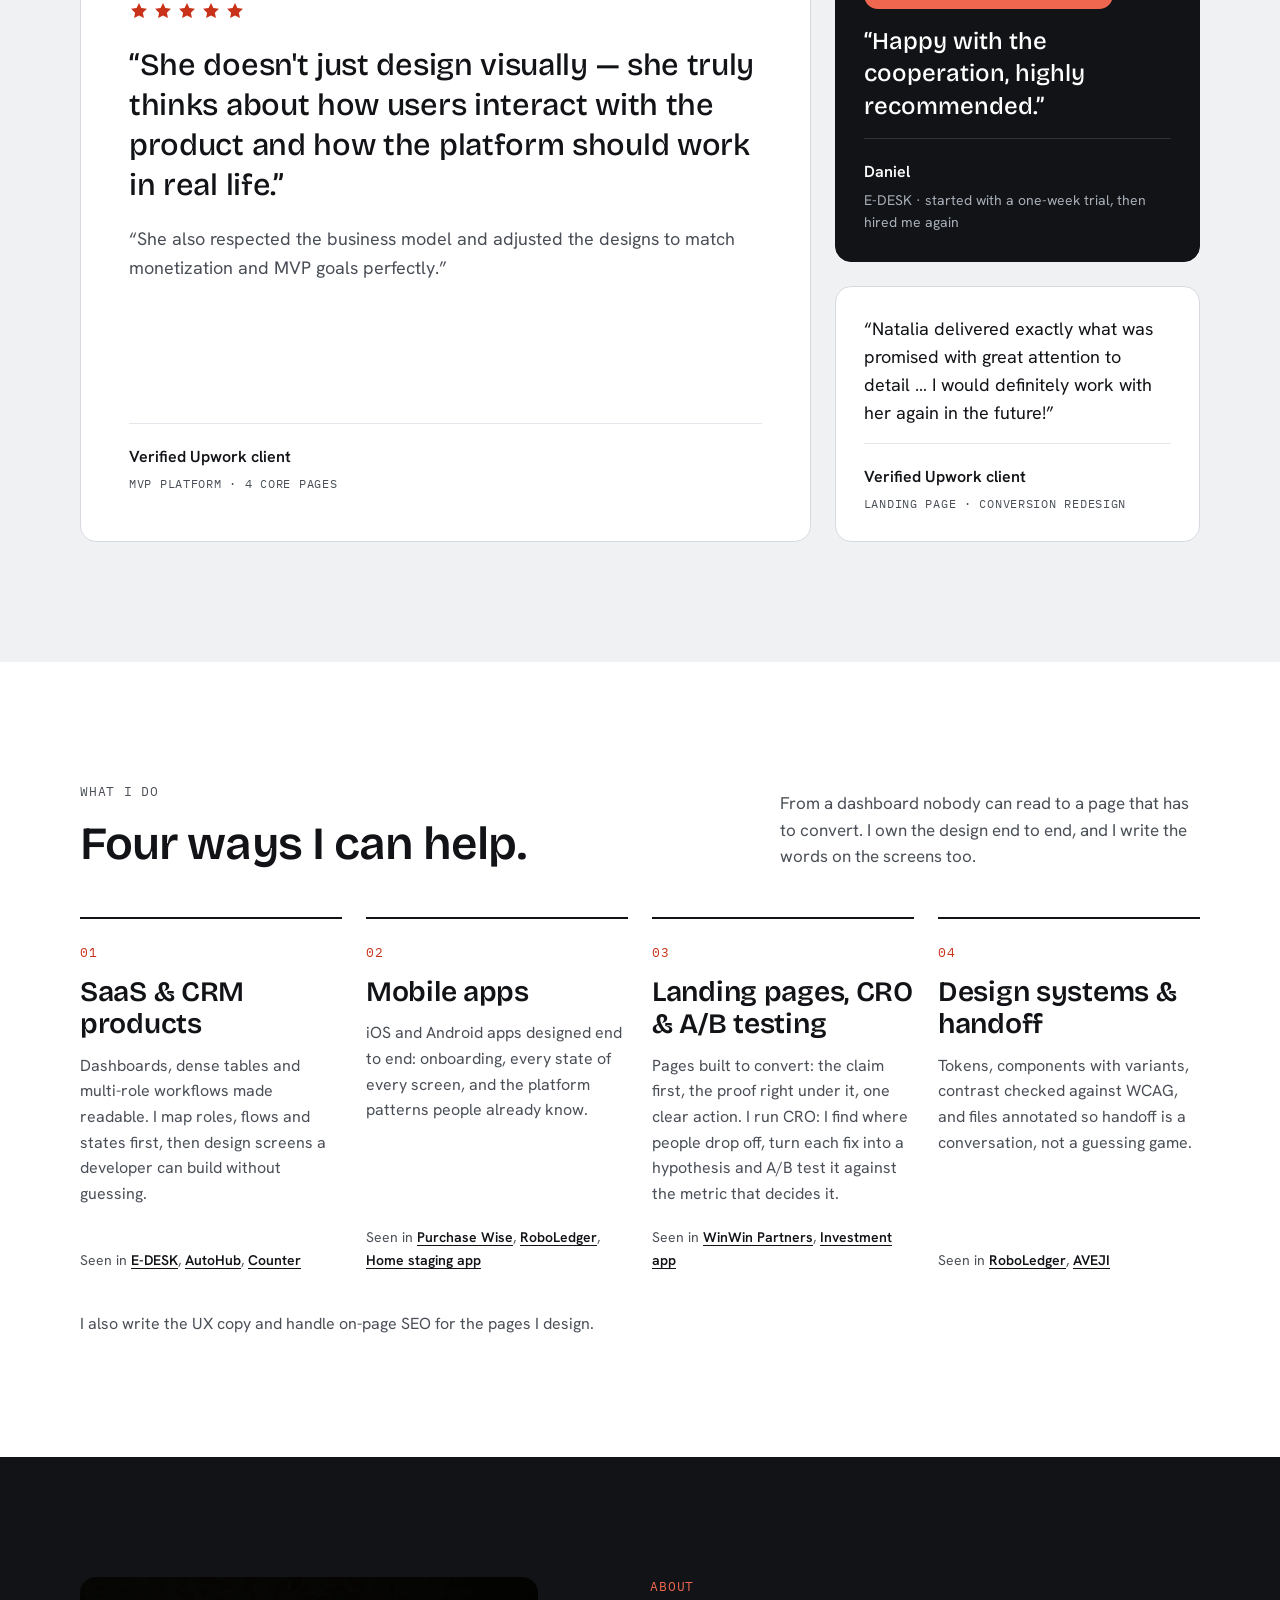
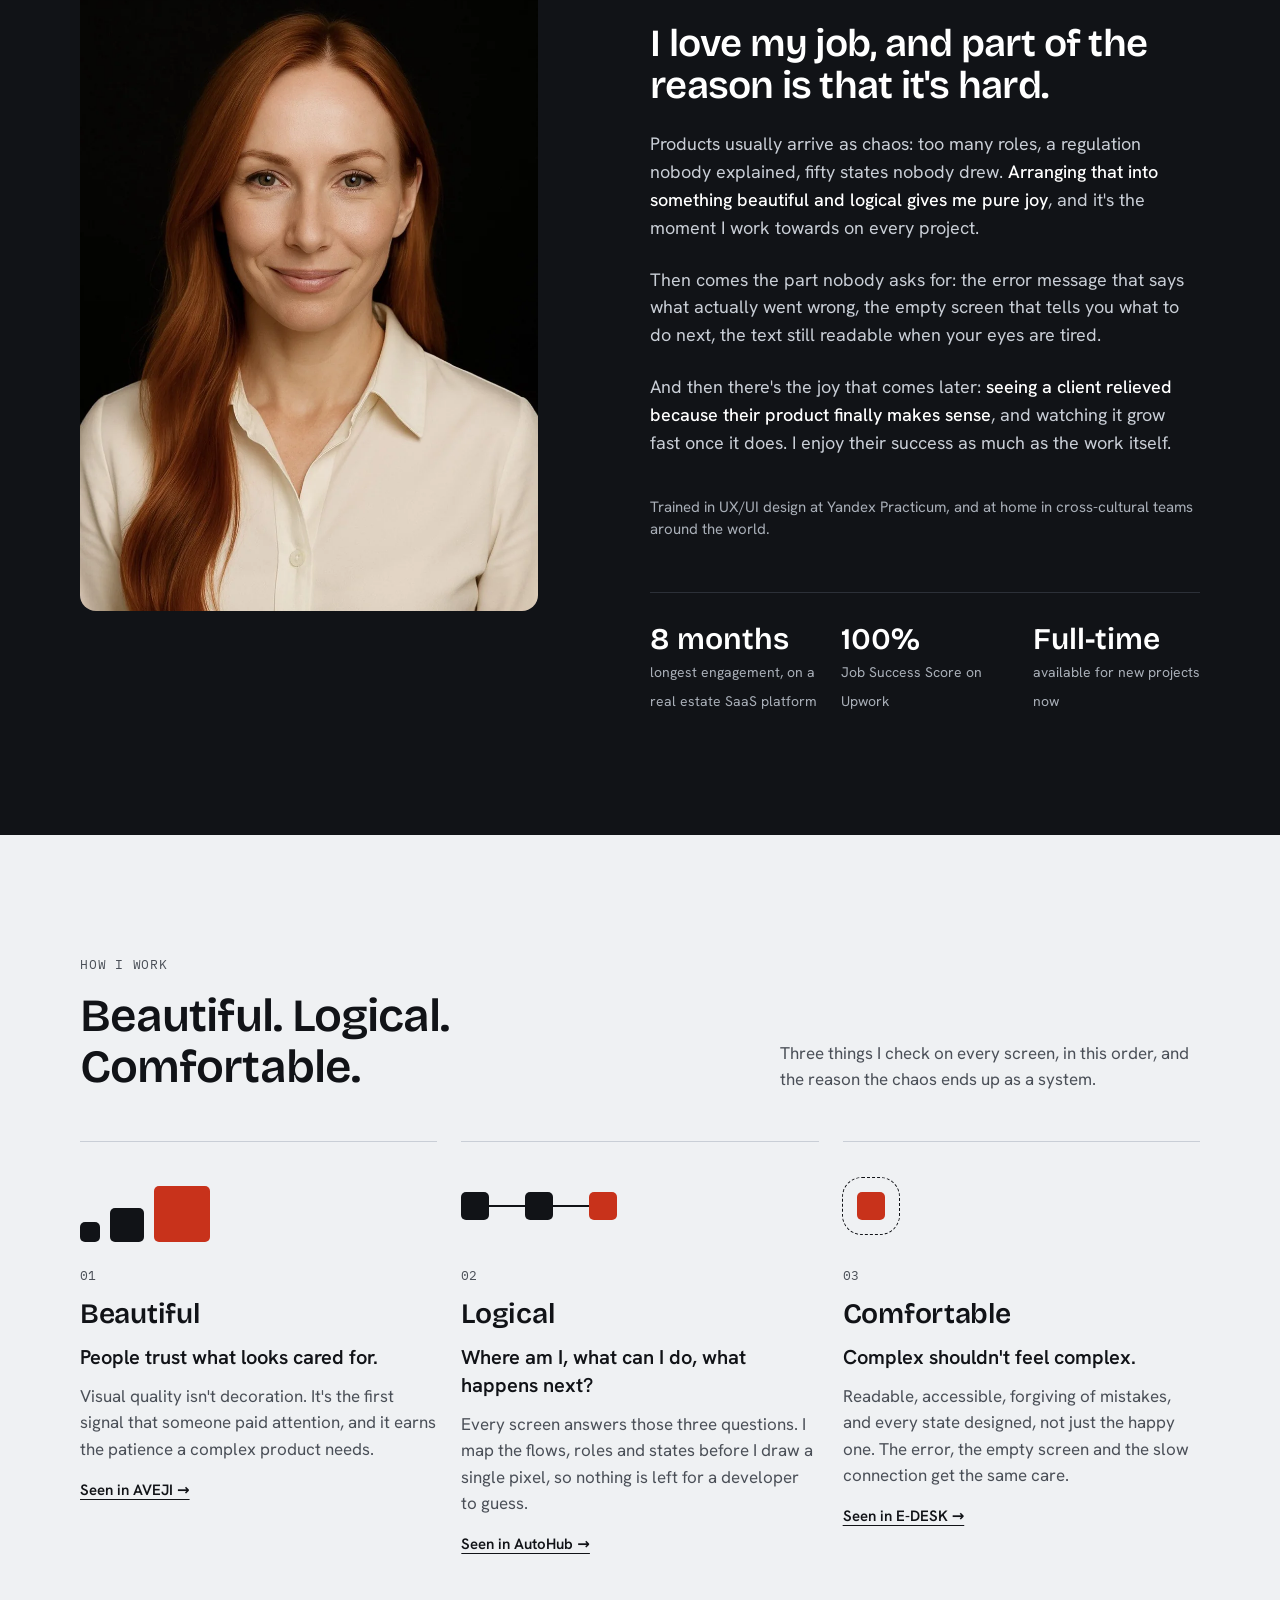
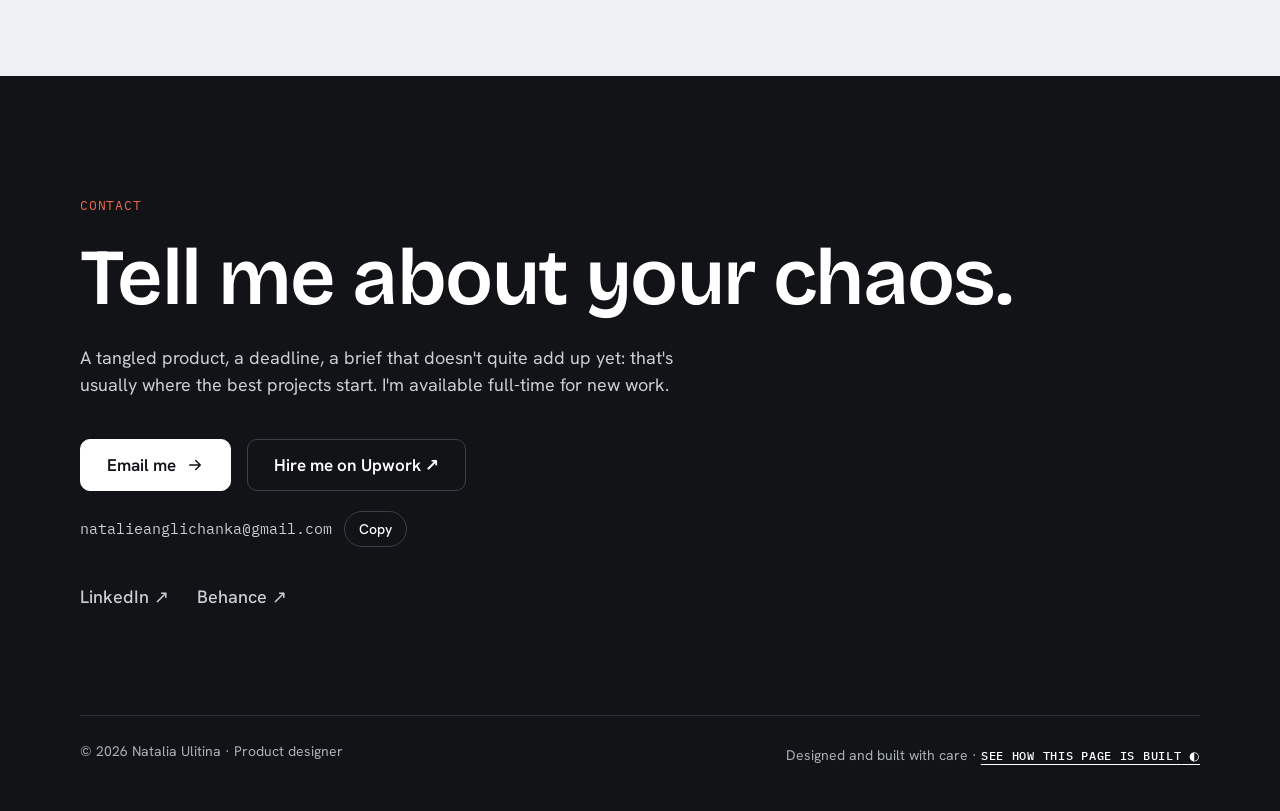
==== commit 2fc3e400: "Update print statement from 'Hello' to 'Goodbye' restore previous version" ====
--- a/index.html
+++ b/index.html
@@ -3,414 +3,99 @@
 <head>
 <meta charset="utf-8">
 <meta name="viewport" content="width=device-width, initial-scale=1">
-<title>Natalia Ulitina — Product Designer</title>
-<meta name="description" content="Product designer working on dense operational software: admin panels, deal pipelines, jobsheets and the design systems behind them. Based in Belgrade, working across time zones.">
-<link rel="preconnect" href="https://fonts.googleapis.com">
-<link rel="preconnect" href="https://fonts.gstatic.com" crossorigin>
-<link href="https://fonts.googleapis.com/css2?family=Archivo:ital,wght@0,400;0,500;0,600;0,700;1,400&display=swap" rel="stylesheet">
-<style>
-  :root {
-    --paper:   #edeff2;
-    --surface: #ffffff;
-    --ink:     #16191f;
-    --ink-2:   #4a515e;
-    --rule:    #c8cdd6;
-    --accent:  #2f4de0;
+<title>Natalia Ulitina — Product designer for SaaS, CRM, fintech and marketplaces</title>
+<meta name="description" content="Product designer who turns complex products into beautiful, logical systems, and runs CRO and A/B testing. Case studies in field-service SaaS, fintech, a dealership CRM, a bespoke furniture site and a point-of-sale concept. Available full-time.">
+<link rel="canonical" href="https://nataliaulitina.github.io/">
+<meta property="og:type" content="website">
+<meta property="og:title" content="Natalia Ulitina — Product designer for SaaS, CRM, fintech and marketplaces">
+<meta property="og:description" content="Product designer who turns complex products into beautiful, logical systems, and runs CRO and A/B testing. Case studies in field-service SaaS, fintech, a dealership CRM, a bespoke furniture site and a point-of-sale concept. Available full-time.">
+<meta property="og:url" content="https://nataliaulitina.github.io/">
+<meta property="og:image" content="https://nataliaulitina.github.io/og.png">
+<meta name="twitter:card" content="summary_large_image">
+<meta name="theme-color" content="#EFF1F3">
+<link rel="icon" href="favicon.svg" type="image/svg+xml">
+<link rel="preload" href="bricolage.woff2" as="font" type="font/woff2" crossorigin>
+<link rel="preload" href="hanken-400.woff2" as="font" type="font/woff2" crossorigin>
+<link rel="stylesheet" href="site.css">
+<script src="site.js" defer></script>
+</head>
+<body class="">
+<a class="skip" href="#main">Skip to content</a>
+<div class="xgrid" aria-hidden="true"><div class="wrap"><i></i><i></i><i></i><i></i><i></i><i></i><i></i><i></i><i></i><i></i><i></i><i></i></div></div>
+<header class="site-head"><div class="wrap">
+<a class="brand" href="index.html" aria-label="Natalia Ulitina, product designer, home" data-spec="Wordmark · the dot on the i is the one square still settling into place"><span class="wm" aria-hidden="true">Natalia Ulit<span class="tt">ı<i></i></span>na</span><span class="role" aria-hidden="true">Product designer</span></a>
+<nav class="nav" aria-label="Main"><a href="#work">Work</a><a class="hide-sm" href="#services">Services</a><a class="hide-sm" href="#about">About</a><a class="pill" href="#contact">Let's talk</a></nav>
+</div></header>
+<main id="main">
+<section class="hero"><div class="wrap">
+<div>
+<div class="who" data-spec="Photo · 56 round · the person you'll work with, directly"><span class="avatar"><img src="natalia.webp" alt="Natalia Ulitina" width="900" height="1252" decoding="auto"></span><span class="who-text"><span>Product designer · SaaS, CRM, fintech &amp; marketplaces</span><span><span class="dot"></span>Available for new projects</span></span></div>
+<h1 class="h1" data-spec="H1 · Bricolage 76/79 · one idea, one sentence">Nothing gives me more joy than turning <span class="sr">chaos</span><span class="chaos" aria-hidden="true"><span>c</span><span>h</span><span>a</span><span>o</span><span>s</span></span> into a beautiful, logical system.</h1>
+<p class="lead" data-spec="Body L · Hanken 20/31 · max ≈ 62 characters a line">Dense data, regulated flows, five people in one deal: the harder the product, the more I enjoy it. I design SaaS, CRM, fintech and marketplace products, run CRO and A/B tests, and I'll care about yours the same way.</p>
+<div class="btns" data-spec="Buttons · 52 tall · touch target ≥ 44"><a class="btn btn-primary" href="#work">See my work <svg viewBox="0 0 24 24" fill="none" stroke="currentColor" stroke-width="2" stroke-linecap="round" stroke-linejoin="round" aria-hidden="true"><path d="M5 12h14M13 6l6 6-6 6"/></svg></a><button type="button" class="btn xray-toggle quiet" aria-pressed="false"><span class="switch" aria-hidden="true"></span><span class="xray-label">See how this page is built</span></button></div>
+<p class="hero-proof" aria-label="Upwork record"><span><b>★ Rising Talent</b></span><span><b>100%</b> Job Success</span><span><b>5.0</b> rating</span><span class="via">on Upwork</span></p>
+</div>
+<div class="c2s-wrap" aria-hidden="true"><div class="c2s" data-spec="Chaos → system · the only disorder on the page"><i class="" style="left:-14px;top:10px;transform:rotate(28deg)"></i><i class="" style="left:12px;top:48px;transform:rotate(-35deg)"></i><i class="" style="left:-6px;top:130px;transform:rotate(50deg)"></i><i class="" style="left:16px;top:174px;transform:rotate(-18deg)"></i><i class="" style="left:-10px;top:212px;transform:rotate(40deg)"></i><i class="" style="left:64px;top:-6px;transform:rotate(18deg)"></i><i class="" style="left:47px;top:63px;transform:rotate(-22deg)"></i><i class="" style="left:62px;top:102px;transform:rotate(30deg)"></i><i class="" style="left:49px;top:173px;transform:rotate(-12deg)"></i><i class="" style="left:66px;top:232px;transform:rotate(24deg)"></i><i class="" style="left:108px;top:3px;transform:rotate(8deg)"></i><i class="" style="left:117px;top:53px;transform:rotate(-10deg)"></i><i class="" style="left:109px;top:107px;transform:rotate(6deg)"></i><i class="" style="left:116px;top:172px;transform:rotate(-8deg)"></i><i class="" style="left:107px;top:226px;transform:rotate(12deg)"></i><i class="f" style="left:170px;top:-1px;transform:rotate(3deg)"></i><i class="f" style="left:167px;top:58px;transform:rotate(-4deg)"></i><i class="f" style="left:170px;top:113px;transform:rotate(2deg)"></i><i class="f" style="left:166px;top:167px;transform:rotate(-3deg)"></i><i class="f" style="left:169px;top:226px;transform:rotate(4deg)"></i><i class="f" style="left:224px;top:0px;transform:rotate(0deg)"></i><i class="f" style="left:224px;top:56px;transform:rotate(0deg)"></i><i class="a" style="left:224px;top:112px;transform:rotate(0deg)"></i><i class="f" style="left:224px;top:168px;transform:rotate(0deg)"></i><i class="f" style="left:224px;top:224px;transform:rotate(0deg)"></i></div><div class="c2s-labels"><span>Chaos</span><span>System</span></div>
+<p class="xnote"><b>WHY</b>Chaos on the left, order on the right. It's the only disorder on the page, on purpose, and so is the word “chaos” in the headline. Ink on paper is 17.5:1; every text colour here passes WCAG AA.</p></div>
+</div></section>
 
-    --gutter: 24px;
-    --max: 1180px;
+<section class="s s-white" id="work"><div class="wrap">
+<div class="sec-head row"><div class="stack" style="gap:16px"><p class="kicker">Selected work</p><h2 class="h2" data-spec="H2 · Bricolage 52/57">Nine products, nine kinds of chaos.</h2></div><p class="lead">Different industries, different problems, one way of working. Each case shows the decisions, not just the screens.</p></div>
+<div class="work-grid" data-spec="Case grid · 2 × 6 columns · 24 gutter"><a class="case-card" href="e-desk.html"><span class="top"><span class="name">E-DESK</span><span class="tag">01 · Field-service SaaS · Client</span></span><img src="cover-edesk.webp" alt="E-DESK case study cover" width="1600" height="1200" loading="lazy" decoding="auto"><span class="hook">Every number was already on the page: a job sheet redesigned inside the client's own design system, five money tables into one panel.</span><span class="more">Read the case →</span></a><a class="case-card" href="investment-app.html"><span class="top"><span class="name">Investment app</span><span class="tag">02 · Fintech marketplace · Shipped</span></span><img src="cover-investment.webp" alt="Investment app case study cover" width="1600" height="1200" loading="lazy" decoding="auto"><span class="hook">Making an investor–founder marketplace feel liquid: onboarding, discovery and a paywall that fires at the right moment.</span><span class="more">Read the case →</span></a><a class="case-card" href="winwin.html"><span class="top"><span class="name">WinWin Partners</span><span class="tag">03 · Brand + landing page · Client</span></span><img src="cover-winwin.webp" alt="WinWin Partners case study cover" width="1200" height="900" loading="lazy" decoding="auto"><span class="hook">A sponsorship SaaS for sports clubs had one sentence of brief and no brand. I designed the logo, palette and a one-page site built to convert club managers.</span><span class="more">Read the case →</span></a><a class="case-card" href="autohub.html"><span class="top"><span class="name">AutoHub</span><span class="tag">04 · Dealership CRM · Desktop + mobile</span></span><img src="cover-autohub.webp" alt="AutoHub case study cover" width="1600" height="1200" loading="lazy" decoding="auto"><span class="hook">One multi-role dealership CRM, designed twice: a dense desktop dashboard, then re-authored for a phone so a deal can move from the lot, not the office.</span><span class="more">Read the case →</span></a><a class="case-card" href="aveji.html"><span class="top"><span class="name">AVEJI</span><span class="tag">05 · Furniture · Client site</span></span><img src="cover-aveji.webp" alt="AVEJI case study cover" width="1600" height="1200" loading="lazy" decoding="auto"><span class="hook">A bespoke furniture site that competes on layout, not on budget: it starts with a pencil drawing, not a stock photo.</span><span class="more">Read the case →</span></a><a class="case-card" href="counter.html"><span class="top"><span class="name">Counter</span><span class="tag">06 · Point of sale · Concept</span></span><img src="cover-counter.webp" alt="Counter case study cover" width="1600" height="1200" loading="lazy" decoding="auto"><span class="hook">One order, two posted prices: a café register where the ticket, the receipt and the owner's report all say which price applied.</span><span class="more">Read the case →</span></a><a class="case-card" href="roboledger.html"><span class="top"><span class="name">RoboLedger</span><span class="tag">07 · iOS finance app · Redesign</span></span><img src="cover-roboledger.webp" alt="RoboLedger case study cover" width="1600" height="1200" loading="lazy" decoding="auto"><span class="hook">A finance tracker for robotics teams, brought to current iOS: every state designed, a sheet-based entry flow and one component library.</span><span class="more">Read the case →</span></a><a class="case-card" href="purchase-wise.html"><span class="top"><span class="name">Purchase Wise</span><span class="tag">08 · iOS app · End to end</span></span><img src="cover-purchasewise.webp" alt="Purchase Wise case study cover" width="1600" height="1200" loading="lazy" decoding="auto"><span class="hook">An impulse-control app that turns the urge to buy into money saved: a 24-hour pause, a calm countdown and an honest decision screen.</span><span class="more">Read the case →</span></a><a class="case-card wide" href="homestaging.html"><span class="top"><span class="name">Home staging app</span><span class="tag">09 · iOS app · Redesign</span></span><img src="cover-homestaging.webp" alt="Home staging app case study cover" width="1600" height="1200" loading="lazy" decoding="auto"><span class="hook">Three tools that never talked to each other: ideas by room, a readiness checklist and a budget, rebuilt so one property holds all three.</span><span class="more">Read the case →</span></a></div>
+</div></section>
 
-    --t-display: clamp(2.5rem, 1.2rem + 5.4vw, 5.25rem);
-    --t-section: 0.9375rem;
-    --t-lead:    clamp(1.0625rem, 0.98rem + 0.4vw, 1.3125rem);
-    --t-title:   clamp(1.375rem, 1.2rem + 0.8vw, 1.875rem);
-    --t-body:    1.0625rem;
-    --t-meta:    0.875rem;
-  }
+<section class="s" id="clients"><div class="wrap">
+<div class="sec-head"><p class="kicker">What clients say</p><h2 class="h2">Three clients said they'd work with me again. One already has.</h2>
+<ul class="proof" aria-label="Verified on Upwork"><li><svg viewBox="0 0 24 24" fill="none" stroke="currentColor" stroke-width="2" stroke-linecap="round" stroke-linejoin="round" aria-hidden="true"><path d="M12 3l2.6 5.3 5.9.9-4.3 4.1 1 5.8L12 16.4 6.8 19.1l1-5.8L3.5 9.2l5.9-.9z"/></svg><b>Rising Talent</b> badge</li><li><b>100%</b> Job Success Score</li><li><b>5.0</b> average rating</li><li class="via">Verified on Upwork</li></ul></div>
+<div class="quotes">
+<figure class="quote-main"><div class="stars" role="img" aria-label="5 out of 5 stars"><svg viewBox="0 0 24 24" fill="currentColor" aria-hidden="true"><path d="M12 2.5l2.9 6 6.6.9-4.8 4.6 1.2 6.5L12 17.4l-5.9 3.1 1.2-6.5L2.5 9.4l6.6-.9z"/></svg><svg viewBox="0 0 24 24" fill="currentColor" aria-hidden="true"><path d="M12 2.5l2.9 6 6.6.9-4.8 4.6 1.2 6.5L12 17.4l-5.9 3.1 1.2-6.5L2.5 9.4l6.6-.9z"/></svg><svg viewBox="0 0 24 24" fill="currentColor" aria-hidden="true"><path d="M12 2.5l2.9 6 6.6.9-4.8 4.6 1.2 6.5L12 17.4l-5.9 3.1 1.2-6.5L2.5 9.4l6.6-.9z"/></svg><svg viewBox="0 0 24 24" fill="currentColor" aria-hidden="true"><path d="M12 2.5l2.9 6 6.6.9-4.8 4.6 1.2 6.5L12 17.4l-5.9 3.1 1.2-6.5L2.5 9.4l6.6-.9z"/></svg><svg viewBox="0 0 24 24" fill="currentColor" aria-hidden="true"><path d="M12 2.5l2.9 6 6.6.9-4.8 4.6 1.2 6.5L12 17.4l-5.9 3.1 1.2-6.5L2.5 9.4l6.6-.9z"/></svg></div><blockquote><p>“She doesn't just design visually — she truly thinks about how users interact with the product and how the platform should work in real life.”</p><p>“She also respected the business model and adjusted the designs to match monetization and MVP goals perfectly.”</p></blockquote><figcaption class="by"><b>Verified Upwork client</b><span>MVP platform · 4 core pages</span></figcaption></figure>
+<div class="quote-side">
+<figure class="quote dark"><span class="badge">Came back for a second project</span><blockquote><p>“Happy with the cooperation, highly recommended.”</p></blockquote><figcaption class="by"><b>Daniel</b><span>E-DESK · started with a one-week trial, then hired me again</span></figcaption></figure>
+<figure class="quote"><blockquote><p>“Natalia delivered exactly what was promised with great attention to detail … I would definitely work with her again in the future!”</p></blockquote><figcaption class="by"><b>Verified Upwork client</b><span>Landing page · conversion redesign</span></figcaption></figure>
+</div></div>
+</div></section>
+<section class="s s-white" id="services"><div class="wrap">
+<div class="sec-head row"><div class="stack" style="gap:16px"><p class="kicker">What I do</p><h2 class="h2">Four ways I can help.</h2></div><p class="lead">From a dashboard nobody can read to a page that has to convert. I own the design end to end, and I write the words on the screens too.</p></div>
+<div class="services" data-spec="Services · 4 columns · one promise each">
+<div class="svc"><span class="num">01</span><h3 class="h3">SaaS &amp; CRM products</h3><p>Dashboards, dense tables and multi-role workflows made readable. I map roles, flows and states first, then design screens a developer can build without guessing.</p><p class="seen">Seen in <a href="e-desk.html">E-DESK</a>, <a href="autohub.html">AutoHub</a>, <a href="counter.html">Counter</a></p></div>
+<div class="svc"><span class="num">02</span><h3 class="h3">Mobile apps</h3><p>iOS and Android apps designed end to end: onboarding, every state of every screen, and the platform patterns people already know.</p><p class="seen">Seen in <a href="purchase-wise.html">Purchase Wise</a>, <a href="roboledger.html">RoboLedger</a>, <a href="homestaging.html">Home staging app</a></p></div>
+<div class="svc"><span class="num">03</span><h3 class="h3">Landing pages, CRO &amp; A/B testing</h3><p>Pages built to convert: the claim first, the proof right under it, one clear action. I run CRO: I find where people drop off, turn each fix into a hypothesis and A/B test it against the metric that decides it.</p><p class="seen">Seen in <a href="winwin.html">WinWin Partners</a>, <a href="investment-app.html">Investment app</a></p></div>
+<div class="svc"><span class="num">04</span><h3 class="h3">Design systems &amp; handoff</h3><p>Tokens, components with variants, contrast checked against WCAG, and files annotated so handoff is a conversation, not a guessing game.</p><p class="seen">Seen in <a href="roboledger.html">RoboLedger</a>, <a href="aveji.html">AVEJI</a></p></div>
+</div>
+<p class="svc-also">I also write the UX copy and handle on-page SEO for the pages I design.</p>
+</div></section>
 
-  @media (prefers-color-scheme: dark) {
-    :root:not([data-theme="light"]) {
-      --paper:   #121419;
-      --surface: #191d24;
-      --ink:     #e8eaee;
-      --ink-2:   #969dab;
-      --rule:    #2d333d;
-      --accent:  #8ea2ff;
-    }
-  }
-  :root[data-theme="dark"] {
-    --paper:   #121419;
-    --surface: #191d24;
-    --ink:     #e8eaee;
-    --ink-2:   #969dab;
-    --rule:    #2d333d;
-    --accent:  #8ea2ff;
-  }
+<section class="s s-dark about" id="about"><div class="wrap">
+<img src="natalia.webp" alt="Natalia Ulitina, smiling, in a cream shirt" width="900" height="1252" class="about-photo" loading="lazy" decoding="auto">
+<div class="about-text">
+<p class="kicker">About</p>
+<h2 class="h2">I love my job, and part of the reason is that it's hard.</h2>
+<p class="lead">Products usually arrive as chaos: too many roles, a regulation nobody explained, fifty states nobody drew. <strong>Arranging that into something beautiful and logical gives me pure joy</strong>, and it's the moment I work towards on every project.</p>
+<p class="lead">Then comes the part nobody asks for: the error message that says what actually went wrong, the empty screen that tells you what to do next, the text still readable when your eyes are tired.</p>
+<p class="lead">And then there's the joy that comes later: <strong>seeing a client relieved because their product finally makes sense</strong>, and watching it grow fast once it does. I enjoy their success as much as the work itself.</p>
+<p class="small" style="color:var(--on-dark-3)">Trained in UX/UI design at Yandex Practicum, and at home in cross-cultural teams around the world.</p>
+<div class="facts"><div><b>8 months</b><span>longest engagement, on a real estate SaaS platform</span></div><div><b>100%</b><span>Job Success Score on Upwork</span></div><div><b>Full-time</b><span>available for new projects now</span></div></div>
+</div>
+</div></section>
 
-  *, *::before, *::after { box-sizing: border-box; }
+<section class="s" id="approach"><div class="wrap">
+<div class="sec-head row"><div class="stack" style="gap:16px"><p class="kicker">How I work</p><h2 class="h2">Beautiful. Logical. Comfortable.</h2></div><p class="lead">Three things I check on every screen, in this order, and the reason the chaos ends up as a system.</p></div>
+<div class="pillars">
+<div class="pillar"><div class="glyph" aria-hidden="true"><i style="width:20px;height:20px"></i><i style="width:34px;height:34px"></i><i class="acc" style="width:56px;height:56px"></i></div><span class="num">01</span><h3 class="h3">Beautiful</h3><p class="principle">People trust what looks cared for.</p><p class="lead">Visual quality isn't decoration. It's the first signal that someone paid attention, and it earns the patience a complex product needs.</p><a href="aveji.html">Seen in AVEJI →</a></div>
+<div class="pillar"><div class="glyph logic" aria-hidden="true"><i style="width:28px;height:28px"></i><b></b><i style="width:28px;height:28px"></i><b></b><i class="acc" style="width:28px;height:28px"></i></div><span class="num">02</span><h3 class="h3">Logical</h3><p class="principle">Where am I, what can I do, what happens next?</p><p class="lead">Every screen answers those three questions. I map the flows, roles and states before I draw a single pixel, so nothing is left for a developer to guess.</p><a href="autohub.html">Seen in AutoHub →</a></div>
+<div class="pillar"><div class="glyph comfort" aria-hidden="true"><i class="acc" style="width:28px;height:28px;outline:1.5px dashed var(--ink);outline-offset:14px"></i></div><span class="num">03</span><h3 class="h3">Comfortable</h3><p class="principle">Complex shouldn't feel complex.</p><p class="lead">Readable, accessible, forgiving of mistakes, and every state designed, not just the happy one. The error, the empty screen and the slow connection get the same care.</p><a href="e-desk.html">Seen in E-DESK →</a></div>
+</div>
+</div></section>
 
-  html { -webkit-text-size-adjust: 100%; }
-
-  body {
-    margin: 0;
-    background: var(--paper);
-    color: var(--ink);
-    font-family: Archivo, "Helvetica Neue", Arial, sans-serif;
-    font-size: var(--t-body);
-    line-height: 1.55;
-    font-synthesis-weight: none;
-    -webkit-font-smoothing: antialiased;
-  }
-
-  .wrap {
-    max-width: var(--max);
-    margin: 0 auto;
-    padding: 0 var(--gutter);
-  }
-
-  a { color: inherit; }
-
-  a:focus-visible,
-  button:focus-visible {
-    outline: 2px solid var(--accent);
-    outline-offset: 3px;
-  }
-
-  /* ---------- masthead ---------- */
-
-  .masthead {
-    display: flex;
-    flex-wrap: wrap;
-    gap: 8px 24px;
-    justify-content: space-between;
-    align-items: baseline;
-    padding: 22px 0 20px;
-    border-bottom: 1px solid var(--rule);
-    font-size: var(--t-meta);
-  }
-  .masthead strong { font-weight: 600; letter-spacing: -0.005em; }
-  .masthead span { color: var(--ink-2); }
-
-  /* ---------- hero ---------- */
-
-  .hero { padding: clamp(56px, 9vw, 128px) 0 clamp(48px, 7vw, 96px); }
-
-  .hero h1 {
-    margin: 0;
-    font-size: var(--t-display);
-    font-weight: 600;
-    line-height: 0.98;
-    letter-spacing: -0.035em;
-    max-width: 15ch;
-    text-wrap: balance;
-  }
-
-  .hero-foot {
-    display: grid;
-    gap: 28px 64px;
-    grid-template-columns: 1fr;
-    margin-top: clamp(32px, 4.5vw, 56px);
-  }
-  @media (min-width: 820px) {
-    .hero-foot { grid-template-columns: minmax(0, 32rem) minmax(0, 1fr); }
-  }
-
-  .hero-foot p {
-    margin: 0;
-    font-size: var(--t-lead);
-    line-height: 1.5;
-    color: var(--ink-2);
-    max-width: 48ch;
-  }
-
-  .status {
-    align-self: start;
-    border-top: 2px solid var(--accent);
-    padding-top: 12px;
-    font-size: var(--t-meta);
-    line-height: 1.45;
-  }
-  .status b { display: block; font-weight: 600; margin-bottom: 2px; }
-  .status span { color: var(--ink-2); }
-
-  /* ---------- sections ---------- */
-
-  .band { border-top: 1px solid var(--rule); }
-
-  .band-inner {
-    display: grid;
-    grid-template-columns: 1fr;
-    gap: 20px;
-    padding: clamp(40px, 5vw, 72px) 0;
-  }
-  @media (min-width: 900px) {
-    .band-inner { grid-template-columns: 11rem minmax(0, 1fr); gap: 48px; }
-  }
-
-  .band-label {
-    font-size: var(--t-section);
-    font-weight: 600;
-    letter-spacing: -0.01em;
-    margin: 0;
-    color: var(--ink-2);
-  }
-  @media (min-width: 900px) {
-    .band-label { position: sticky; top: 28px; align-self: start; }
-  }
-
-  /* ---------- work ---------- */
-
-  .project { padding: 26px 0; border-bottom: 1px solid var(--rule); }
-  .project:first-child { padding-top: 0; }
-  .project:last-child { border-bottom: 0; padding-bottom: 0; }
-
-  .project h2 {
-    margin: 0 0 6px;
-    font-size: var(--t-title);
-    font-weight: 600;
-    letter-spacing: -0.022em;
-    line-height: 1.15;
-  }
-
-  .project-meta {
-    margin: 0 0 14px;
-    font-size: var(--t-meta);
-    color: var(--ink-2);
-  }
-  .project-meta em {
-    font-style: normal;
-    color: var(--accent);
-    font-weight: 500;
-  }
-
-  .project p.desc {
-    margin: 0 0 14px;
-    max-width: 62ch;
-    color: var(--ink-2);
-  }
-
-  .owned {
-    margin: 0;
-    padding: 12px 0 0;
-    border-top: 1px solid var(--rule);
-    font-size: var(--t-meta);
-    max-width: 62ch;
-  }
-  .owned dt {
-    font-weight: 600;
-    margin-bottom: 3px;
-  }
-  .owned dd {
-    margin: 0;
-    color: var(--ink-2);
-  }
-  .owned dd + dt { margin-top: 11px; }
-
-  /* ---------- capability list ---------- */
-
-  .caps {
-    display: grid;
-    grid-template-columns: 1fr;
-    gap: 0 56px;
-    margin: 0;
-    padding: 0;
-    list-style: none;
-    max-width: 62rem;
-  }
-  @media (min-width: 680px) { .caps { grid-template-columns: 1fr 1fr; } }
-
-  .caps li {
-    padding: 13px 0;
-    border-bottom: 1px solid var(--rule);
-    display: flex;
-    gap: 16px;
-    align-items: baseline;
-  }
-  .caps b {
-    font-weight: 600;
-    flex: 0 0 auto;
-    min-width: 9.5rem;
-  }
-  .caps span { color: var(--ink-2); font-size: var(--t-meta); }
-
-  /* ---------- about ---------- */
-
-  .about p {
-    margin: 0 0 16px;
-    max-width: 60ch;
-    color: var(--ink-2);
-  }
-  .about p:last-child { margin-bottom: 0; }
-  .about strong { color: var(--ink); font-weight: 500; }
-
-  /* ---------- contact ---------- */
-
-  .contact-list {
-    margin: 0;
-    padding: 0;
-    list-style: none;
-    max-width: 34rem;
-  }
-  .contact-list li { border-bottom: 1px solid var(--rule); }
-  .contact-list li:first-child { border-top: 1px solid var(--rule); }
-
-  .contact-list a {
-    display: flex;
-    justify-content: space-between;
-    align-items: baseline;
-    gap: 20px;
-    padding: 15px 0;
-    text-decoration: none;
-  }
-  .contact-list a:hover .val,
-  .contact-list a:focus-visible .val { color: var(--accent); }
-
-  .contact-list .key { font-weight: 600; }
-  .contact-list .val {
-    color: var(--ink-2);
-    font-size: var(--t-meta);
-    text-align: right;
-    word-break: break-word;
-  }
-
-  /* ---------- colophon ---------- */
-
-  .colophon {
-    border-top: 1px solid var(--rule);
-    padding: 22px 0 56px;
-    font-size: var(--t-meta);
-    color: var(--ink-2);
-    display: flex;
-    flex-wrap: wrap;
-    gap: 6px 20px;
-    justify-content: space-between;
-  }
-
-  @media (prefers-reduced-motion: reduce) {
-    * { transition: none !important; animation: none !important; }
-  }
-</style>
-</head>
-<body>
-
-<header class="wrap masthead">
-  <strong>Natalia Ulitina</strong>
-  <span>Product designer — Belgrade, CET</span>
-</header>
-
-<main>
-  <section class="wrap hero">
-    <h1>I design the half of a product that never gets photographed.</h1>
-    <div class="hero-foot">
-      <p>Admin panels, deal pipelines, jobsheets. The screens people sit inside all day — including the empty, loading and error states that quietly decide whether software feels solid or flimsy.</p>
-      <div class="status">
-        <b>Available now</b>
-        <span>Full time, working across time zones. Async by default: short recordings and comments left in the file.</span>
-      </div>
-    </div>
-  </section>
-
-  <section class="band">
-    <div class="wrap band-inner">
-      <h2 class="band-label">Selected work</h2>
-      <div>
-
-        <article class="project">
-          <h2>Real estate deal management platform</h2>
-          <p class="project-meta">Eight months · Under NDA, shown anonymised · <em>Five-star client review</em></p>
-          <p class="desc">A deal management and agent-cooperation platform for the UAE market. Listings, deals, contacts and commissions, with separate agent-facing and client-facing workflows across desktop and mobile. The hard part was never the individual screens — it was keeping one workflow coherent across people who each saw a different slice of it.</p>
-          <dl class="owned">
-            <dt>What I owned</dt>
-            <dd>Information architecture, the dense operational screens, every state, and the design system underneath — tokens, components, variants, desktop and mobile on one foundation.</dd>
-          </dl>
-        </article>
-
-        <article class="project">
-          <h2>e-desk — field services management</h2>
-          <p class="project-meta">Ongoing · <em>Running in production</em></p>
-          <p class="desc">A platform that runs small trades businesses — jobs, engineers, costs, invoicing. I redesigned the jobsheet, the screen where office staff and field engineers meet.</p>
-          <dl class="owned">
-            <dt>The problem</dt>
-            <dd>The page held every piece of data it needed and still didn't answer the question people opened it for: who did what, on which day, and what it cost. It was organised around the database rather than around the day.</dd>
-            <dt>The constraint</dt>
-            <dd>I couldn't change the colour scheme, the typeface or the component style, and it was a live React build. Structure and hierarchy were the only levers I had. That turned out to be enough.</dd>
-            <dt>What I owned</dt>
-            <dd>Page structure, hierarchy, every state, and the handoff spec the developers built from.</dd>
-            <dt>What changed</dt>
-            <dd>The day became the unit the page is organised around, with cost visible beside the work rather than summarised elsewhere. It shipped and it's in production.</dd>
-          </dl>
-        </article>
-
-        <article class="project">
-          <h2>AVEJI — bespoke furniture</h2>
-          <p class="project-meta">Delivered · Brand site and design system</p>
-          <p class="desc">A craft business whose entire case rests on photographs of finished pieces. The work was deciding what to cut so the pieces had room, and writing the words around them.</p>
-          <dl class="owned">
-            <dt>What I owned</dt>
-            <dd>Design system, page structure, visual design and copy.</dd>
-          </dl>
-        </article>
-
-        <article class="project">
-          <h2>Pioner — heavy plant and machinery</h2>
-          <p class="project-meta">Website redesign</p>
-          <p class="desc">An industrial supplier selling to a trade audience that has no patience for marketing language. One of my earliest redesigns and still the one I reach for when a brief involves machinery, construction or anyone who buys with their hands dirty.</p>
-          <dl class="owned">
-            <dt>What I owned</dt>
-            <dd>Structure, visual design and copy.</dd>
-          </dl>
-        </article>
-
-      </div>
-    </div>
-  </section>
-
-  <section class="band">
-    <div class="wrap band-inner">
-      <h2 class="band-label">What I do</h2>
-      <ul class="caps">
-        <li><b>Product design</b> <span>Dense, multi-role SaaS and operational tools</span></li>
-        <li><b>Design systems</b> <span>Tokens, components, variants, real states</span></li>
-        <li><b>UX audits</b> <span>Prioritised findings with the fix beside each one</span></li>
-        <li><b>Dev handoff</b> <span>Annotated specs engineers can build from directly</span></li>
-        <li><b>Copywriting</b> <span>I write the words rather than design around lorem ipsum</span></li>
-        <li><b>On-page SEO</b> <span>Page structure, hierarchy, metadata, internal linking</span></li>
-        <li><b>Figma</b> <span>Including driving it programmatically through the Figma MCP</span></li>
-        <li><b>Front-end</b> <span>Learning to build, so I spec what developers can use</span></li>
-      </ul>
-    </div>
-  </section>
-
-  <section class="band">
-    <div class="wrap band-inner about">
-      <h2 class="band-label">About</h2>
-      <div>
-        <p>I've spent most of my career inside products where the screen is the job — where someone opens it at nine in the morning and is still in it at six. That work rewards a particular kind of attention: deciding what is genuinely less important, drawing the states nobody enjoys drawing, and resisting the urge to make a thing prettier when it needs to be clearer.</p>
-        <p>I studied UX/UI design at <strong>Yandex Practicum</strong>, and I've worked with cross-cultural teams across several time zones. I work independently and asynchronously — short recordings, comments left in the file, and work waiting when you start your day.</p>
-        <p>Most of my engagements come through Upwork, where my work history and client reviews are public.</p>
-      </div>
-    </div>
-  </section>
-
-  <section class="band">
-    <div class="wrap band-inner">
-      <h2 class="band-label">Contact</h2>
-      <ul class="contact-list">
-        <li><a href="mailto:YOUR@EMAIL.COM"><span class="key">Email</span> <span class="val">YOUR@EMAIL.COM</span></a></li>
-        <li><a href="https://www.upwork.com/freelancers/~018b4f9fb28a31edcb"><span class="key">Upwork</span> <span class="val">Work history and reviews</span></a></li>
-        <li><a href="https://www.linkedin.com/in/natalia-ulitina-0a97a8344/"><span class="key">LinkedIn</span> <span class="val">natalia-ulitina</span></a></li>
-        <li><a href="https://www.behance.net/nataliaulitina"><span class="key">Behance</span> <span class="val">behance.net/nataliaulitina</span></a></li>
-        <li><a href="https://github.com/NataliaUlitina"><span class="key">GitHub</span> <span class="val">github.com/NataliaUlitina</span></a></li>
-        <li><a href="https://github.com/NataliaUlitina"><span class="key">GitHub</span> <span class="val">github.com/NataliaUlitina</span></a></li>
-      </ul>
-    </div>
-  </section>
 </main>
-
-<footer class="wrap colophon">
-  <span>Natalia Ulitina — product designer</span>
-  <span>Set in Archivo. Built by hand.</span>
-</footer>
-
+<section class="s s-dark contact" id="contact" data-spec="Footer · dark band · the page ends on a strong note"><div class="wrap">
+<p class="kicker">Contact</p>
+<h2 class="h1" style="margin-top:20px">Tell me about your chaos.</h2>
+<p class="lead">A tangled product, a deadline, a brief that doesn't quite add up yet: that's usually where the best projects start. I'm available full-time for new work.</p>
+<div class="btns"><a class="btn btn-primary" href="mailto:natalieanglichanka@gmail.com">Email me <svg viewBox="0 0 24 24" fill="none" stroke="currentColor" stroke-width="2" stroke-linecap="round" stroke-linejoin="round" aria-hidden="true"><path d="M5 12h14M13 6l6 6-6 6"/></svg></a><a class="btn" href="https://www.upwork.com/freelancers/~018b4f9fb28a31edcb" rel="noopener" target="_blank">Hire me on Upwork ↗</a></div>
+<p class="mailline"><span class="addr">natalieanglichanka@gmail.com</span><button type="button" class="copy" data-copy="natalieanglichanka@gmail.com" aria-label="Copy email address">Copy</button></p>
+<nav class="elsewhere" aria-label="Elsewhere"><a href="https://www.linkedin.com/in/natalia-ulitina-0a97a8344/" rel="noopener" target="_blank">LinkedIn ↗</a><a href="https://www.behance.net/nataliaulitina" rel="noopener" target="_blank">Behance ↗</a></nav>
+<div class="foot"><span>© 2026 Natalia Ulitina · Product designer</span><span>Designed and built with care · <button type="button" class="xray-toggle" aria-pressed="false"><span class="xray-label">See how this page is built</span> ◐</button></span></div>
+</div></section>
 </body>
 </html>
--- a/site.css
+++ b/site.css
@@ -0,0 +1,418 @@
+/* ---------- Fonts (self-hosted) ---------- */
+@font-face{font-family:"Bricolage Grotesque";src:url(bricolage.woff2) format("woff2");font-weight:200 800;font-display:swap}
+@font-face{font-family:"Hanken Grotesk";src:url(hanken-400.woff2) format("woff2");font-weight:400;font-display:swap}
+@font-face{font-family:"Hanken Grotesk";src:url(hanken-500.woff2) format("woff2");font-weight:500;font-display:swap}
+@font-face{font-family:"Hanken Grotesk";src:url(hanken-600.woff2) format("woff2");font-weight:600;font-display:swap}
+@font-face{font-family:"IBM Plex Mono";src:url(plexmono-400.woff2) format("woff2");font-weight:400;font-display:swap}
+@font-face{font-family:"IBM Plex Mono";src:url(plexmono-500.woff2) format("woff2");font-weight:500;font-display:swap}
+
+/* ---------- Tokens ---------- */
+:root{
+  --paper:#EFF1F3; --white:#FFFFFF; --ink:#111317; --ink-2:#4A4F57; --line:#C9CED6; --line-soft:#D6DAE0; --tile:#E4E7EB;
+  --accent:#C8321B; --accent-on-dark:#F0674F;
+  --dark:#111317; --dark-card:#1E2127; --dark-line:#2C3038; --on-dark:#FFFFFF; --on-dark-2:#C9CED6; --on-dark-3:#A9AFB8;
+  --display:"Bricolage Grotesque",system-ui,sans-serif; --body:"Hanken Grotesk",system-ui,sans-serif; --mono:"IBM Plex Mono",ui-monospace,monospace;
+  --gutter:80px; --max:1280px;
+}
+*{box-sizing:border-box}
+html{-webkit-text-size-adjust:100%;scroll-behavior:smooth}
+body{margin:0;background:var(--paper);color:var(--ink);font-family:var(--body);font-size:18px;line-height:1.6;-webkit-font-smoothing:antialiased}
+img{max-width:100%;height:auto;display:block}
+a{color:inherit}
+a:hover{color:var(--accent)}
+:focus-visible{outline:2px solid var(--accent);outline-offset:3px;border-radius:4px}
+.sr{position:absolute;width:1px;height:1px;overflow:hidden;clip:rect(0 0 0 0);white-space:nowrap}
+.skip{position:absolute;left:16px;top:-60px;background:var(--ink);color:#fff;padding:10px 16px;border-radius:8px;z-index:100}
+.skip:focus{top:16px}
+.wrap{width:100%;max-width:calc(var(--max) + 2*var(--gutter));margin:0 auto;padding:0 var(--gutter)}
+
+/* ---------- Type ---------- */
+.kicker{font-family:var(--mono);font-size:13px;letter-spacing:.06em;text-transform:uppercase;color:var(--k,var(--ink-2));margin:0}
+.h1{font-family:var(--display);font-weight:600;font-size:clamp(40px,5.6vw,76px);line-height:1.04;letter-spacing:-.02em;margin:0}
+.h2{font-family:var(--display);font-weight:600;font-size:clamp(32px,3.6vw,52px);line-height:1.1;letter-spacing:-.02em;margin:0;max-width:24ch}
+.h3{font-family:var(--display);font-weight:600;font-size:clamp(24px,2.2vw,32px);line-height:1.15;letter-spacing:-.01em;margin:0}
+.lead{font-size:clamp(18px,1.4vw,20px);line-height:1.55;color:var(--muted,var(--ink-2));margin:0;max-width:62ch}
+.lead strong{color:var(--fg,var(--ink));font-weight:500}
+.small{font-size:15px;line-height:1.5;color:var(--muted,var(--ink-2))}
+
+/* ---------- Header ---------- */
+.site-head{padding:24px 0}
+.site-head .wrap{display:flex;align-items:center;justify-content:space-between;gap:24px}
+.brand{white-space:nowrap;display:flex;align-items:center;gap:12px;text-decoration:none;font-family:var(--display);font-weight:600;font-size:20px}
+.mark{position:relative;width:26px;height:26px;flex-shrink:0}
+.mark i{position:absolute;width:11px;height:11px;border-radius:2px;background:currentColor}
+.mark i:nth-child(1){left:0;top:0;background:none;border:2px solid currentColor;transform:rotate(-18deg)}
+.mark i:nth-child(2){left:15px;top:0}.mark i:nth-child(3){left:0;top:15px}
+.mark i:nth-child(4){left:15px;top:15px;background:var(--accent)}
+.nav{display:flex;align-items:center;gap:32px}
+.nav a{white-space:nowrap;text-decoration:none;font-weight:500;font-size:16px}
+.pill{display:inline-flex;align-items:center;min-height:44px;padding:0 20px;border:1.5px solid currentColor;border-radius:999px;font-weight:600!important}
+
+/* ---------- Buttons ---------- */
+.btns{display:flex;flex-wrap:wrap;gap:16px}
+.btn{display:inline-flex;align-items:center;justify-content:center;gap:10px;min-height:52px;padding:0 26px;border-radius:10px;font:600 17px/1 var(--body);text-decoration:none;cursor:pointer;border:1.5px solid var(--ink);background:transparent;color:var(--ink)}
+.btn-primary{background:var(--ink);color:#fff}
+.btn-primary:hover{color:#fff;background:#2a2e36}
+.btn svg{width:18px;height:18px}
+.switch{position:relative;width:36px;height:20px;border-radius:999px;background:var(--line);flex-shrink:0;transition:background .2s}
+.switch::after{content:"";position:absolute;top:2px;left:2px;width:16px;height:16px;border-radius:999px;background:#fff;transition:transform .2s}
+.xray-toggle[aria-pressed="true"]{background:var(--accent);border-color:var(--accent);color:#fff}
+.xray-toggle[aria-pressed="true"] .switch{background:#fff}
+.xray-toggle[aria-pressed="true"] .switch::after{background:var(--accent);transform:translateX(16px)}
+
+/* ---------- Hero ---------- */
+.hero{padding:56px 0 96px}
+.hero .wrap{display:grid;grid-template-columns:minmax(0,1fr) 260px;gap:64px;align-items:center}
+.who{display:flex;align-items:center;gap:16px;margin-bottom:28px}
+.avatar{width:56px;height:56px;border-radius:999px;overflow:hidden;background:var(--ink);flex-shrink:0}
+.avatar img{width:100%;height:100%;object-fit:cover;object-position:50% 22%}
+.who-text{display:flex;flex-direction:column;gap:4px;font-family:var(--mono);font-size:13px;letter-spacing:.06em;text-transform:uppercase;color:var(--ink-2)}
+.dot{display:inline-block;width:8px;height:8px;border-radius:999px;background:var(--accent);margin-right:8px;vertical-align:1px}
+.chaos span{display:inline-block}
+.chaos span:nth-child(1){transform:translateY(-.08em) rotate(-9deg)}.chaos span:nth-child(2){transform:translateY(.07em) rotate(6deg)}
+.chaos span:nth-child(3){transform:translateY(-.04em) rotate(-4deg)}.chaos span:nth-child(4){transform:translateY(.08em) rotate(10deg)}
+.chaos span:nth-child(5){transform:translateY(-.06em) rotate(-7deg)}
+.hero .lead{margin:28px 0 36px}
+.c2s{position:relative;width:252px;height:252px}
+.c2s i{position:absolute;width:28px;height:28px;border-radius:4px;border:2px solid var(--ink)}
+.c2s i.f{background:var(--ink);border:none}.c2s i.a{background:var(--accent);border:none}
+.c2s-labels{display:flex;justify-content:space-between;margin-top:20px;font-family:var(--mono);font-size:13px;letter-spacing:.06em;text-transform:uppercase;color:var(--ink-2)}
+
+/* ---------- Sections ---------- */
+.s{padding:120px 0;background:var(--bg,var(--paper));color:var(--fg,var(--ink))}
+.s-white{--bg:var(--white)}
+.s-dark{--bg:var(--dark);--fg:var(--on-dark);--muted:var(--on-dark-2);--k:var(--accent-on-dark);--line:var(--dark-line);--card:var(--dark-card);--cardline:var(--dark-line)}
+.s-dark a:hover{color:var(--accent-on-dark)}
+.sec-head{display:flex;flex-direction:column;gap:18px;margin-bottom:48px}
+.sec-head.row{flex-direction:row;align-items:flex-end;justify-content:space-between;gap:48px;flex-wrap:wrap}
+.sec-head.row>.stack{flex:1 1 0;min-width:0}
+.sec-head.row .lead{flex:0 1 420px;max-width:420px;font-size:17px}
+.stack{display:flex;flex-direction:column;gap:40px}
+
+/* ---------- Work grid ---------- */
+.work-grid{display:grid;grid-template-columns:repeat(2,minmax(0,1fr));column-gap:24px;row-gap:72px}
+.case-card{display:flex;flex-direction:column;gap:14px;text-decoration:none;color:var(--ink)}
+.case-card .top{display:flex;align-items:baseline;justify-content:space-between;gap:16px;flex-wrap:wrap}
+.case-card .name{font-family:var(--display);font-size:26px;font-weight:600;letter-spacing:-.01em}
+.case-card .tag{font-family:var(--mono);font-size:12px;letter-spacing:.06em;text-transform:uppercase;color:var(--ink-2)}
+.case-card img{aspect-ratio:4/3;object-fit:cover;border-radius:14px;border:1px solid var(--line-soft);transition:box-shadow .25s ease,border-color .25s ease}
+.case-card:hover img{box-shadow:0 18px 40px rgba(17,19,23,.16);border-color:var(--line)}
+.case-card .more{transition:color .2s ease}
+.case-card:hover .more{color:var(--accent)}
+@media (prefers-reduced-motion:reduce){.case-card img,.case-card .more{transition:none}}
+.case-card .hook{color:var(--ink-2);font-size:18px;line-height:1.55}
+.case-card .more{font-weight:600;font-size:15px;text-decoration:underline;text-underline-offset:4px}
+.more-work{margin-top:88px;padding-top:28px;border-top:1px solid var(--line);display:grid;grid-template-columns:repeat(4,minmax(0,1fr));gap:24px}
+.more-work p{grid-column:1/-1}
+.more-work div{display:flex;flex-direction:column;gap:4px}
+.more-work b{font-size:17px}
+.more-work span{font-size:14px;color:var(--ink-2)}
+
+/* ---------- About ---------- */
+.about .wrap{display:grid;grid-template-columns:5fr 6fr;gap:112px;align-items:start}
+.about-photo{border-radius:16px;aspect-ratio:13/18;object-fit:cover;object-position:50% 30%;width:100%}
+.about-text{display:flex;flex-direction:column;gap:24px}
+.about-text .h2{font-size:clamp(32px,3vw,44px);max-width:none}
+.facts{display:grid;grid-template-columns:repeat(3,minmax(0,1fr));gap:24px;padding-top:28px;margin-top:12px;border-top:1px solid var(--dark-line)}
+.facts b{display:block;font-family:var(--display);font-size:30px;font-weight:600;line-height:1.2}
+.facts span{font-size:14px;line-height:1.45;color:var(--on-dark-3)}
+
+/* ---------- Approach ---------- */
+.pillars{display:grid;grid-template-columns:repeat(3,minmax(0,1fr));gap:24px}
+.pillar{padding-top:28px;border-top:1px solid var(--line);display:flex;flex-direction:column;gap:12px}
+.glyph{height:72px;display:flex;align-items:flex-end;gap:10px;margin-bottom:12px}
+.glyph i{display:block;border-radius:5px;background:var(--ink)}
+.glyph.logic{align-items:center;gap:0}.glyph.logic b{display:block;width:36px;height:2px;background:var(--ink)}
+.glyph.comfort{align-items:center;padding-left:14px}
+.glyph .acc{background:var(--accent)}
+.pillar .num{font-family:var(--mono);font-size:13px;color:var(--ink-2)}
+.pillar .principle{font-size:20px;line-height:1.4;font-weight:600;margin:0}
+.pillar .lead{font-size:17px}
+.pillar a{font-weight:600;font-size:15px;text-underline-offset:4px;margin-top:4px}
+
+/* ---------- Testimonials ---------- */
+.quotes{display:grid;grid-template-columns:2fr 1fr;gap:24px}
+.quote-main{padding:48px;background:#fff;border:1px solid var(--line-soft);border-radius:16px;display:flex;flex-direction:column;gap:24px;margin:0}
+.stars{display:flex;gap:4px;color:var(--accent)}
+.stars svg{width:20px;height:20px}
+.quote-main blockquote{margin:0;display:flex;flex-direction:column;gap:20px}
+.quote-main blockquote p:first-child{font-family:var(--display);font-size:clamp(24px,2.4vw,34px);line-height:1.3;font-weight:500;letter-spacing:-.01em;margin:0}
+.quote-main blockquote p+p{margin:0;color:var(--ink-2)}
+.quote-side{display:flex;flex-direction:column;gap:24px}
+.quote{margin:0;padding:28px;border-radius:16px;display:flex;flex-direction:column;gap:16px;background:#fff;border:1px solid var(--line-soft);flex:1}
+.quote blockquote{margin:0}.quote blockquote p{margin:0;font-size:18px;line-height:1.55}
+.quote.dark{background:var(--ink);color:#fff;border-color:var(--ink)}
+.quote.dark blockquote p{font-family:var(--display);font-size:24px;line-height:1.35;font-weight:500}
+.badge{align-self:flex-start;padding:5px 10px;border-radius:999px;background:var(--accent-on-dark);color:var(--ink);font-family:var(--mono);font-size:11px;font-weight:500;letter-spacing:.06em;text-transform:uppercase}
+figcaption.by{margin-top:auto;padding-top:20px;border-top:1px solid #E4E7EB;display:flex;flex-direction:column;gap:4px}
+.quote.dark figcaption.by{border-color:var(--dark-line)}
+figcaption.by b{font-size:16px}
+figcaption.by span{font-family:var(--mono);font-size:12px;letter-spacing:.06em;text-transform:uppercase;color:var(--ink-2)}
+.quote.dark figcaption.by span{font-family:var(--body);text-transform:none;letter-spacing:0;font-size:14px;color:var(--on-dark-3)}
+
+/* ---------- Contact / footer ---------- */
+.contact{padding:120px 0 40px}
+.contact .h1{font-size:clamp(44px,6.2vw,88px)}
+.contact .lead{margin:24px 0 40px}
+.contact .btn{border-color:#3A3F48;color:#fff}
+.contact .btn-primary{background:#fff;color:var(--ink);border-color:#fff}
+.contact .btn-primary:hover{background:var(--on-dark-2);color:var(--ink)}
+.elsewhere{display:flex;gap:28px;margin-top:28px}
+.elsewhere a{color:var(--on-dark-2);text-decoration:none;font-weight:500;min-height:44px;display:inline-flex;align-items:center}
+.foot{margin-top:96px;padding-top:24px;border-top:1px solid var(--dark-line);display:flex;justify-content:space-between;gap:16px;flex-wrap:wrap;font-size:14px;color:var(--on-dark-3)}
+.foot button{background:none;border:none;color:#fff;font:500 12px var(--mono);letter-spacing:.06em;text-transform:uppercase;text-decoration:underline;text-underline-offset:4px;cursor:pointer;padding:8px 0}
+
+/* ---------- Case pages ---------- */
+.case-hero{padding:40px 0 72px}
+.back{font-family:var(--mono);font-size:12px;letter-spacing:.06em;text-transform:uppercase;text-decoration:none;color:var(--ink-2);display:inline-block;margin-bottom:32px;min-height:24px}
+.case-hero .h1{max-width:20ch;margin:20px 0 24px}
+.meta{display:grid;grid-template-columns:repeat(5,minmax(0,1fr));gap:24px;padding-top:24px;margin-top:40px;border-top:1px solid var(--line)}
+.meta div{display:flex;flex-direction:column;gap:6px}
+.meta dt{font-family:var(--mono);font-size:12px;letter-spacing:.06em;text-transform:uppercase;color:var(--muted,var(--ink-2))}
+.meta dd{margin:0;font-size:16px;line-height:1.45;font-weight:500}
+.note{margin-top:20px;font-size:14px;color:var(--muted,var(--ink-2))}
+.fig{margin:0;display:flex;flex-direction:column;gap:12px}
+.fig img{border-radius:14px;width:100%}
+.fig.shadow img{box-shadow:0 20px 50px rgba(17,19,23,.14)}
+.cap{font-family:var(--mono);font-size:12px;letter-spacing:.06em;text-transform:uppercase;color:var(--muted,var(--ink-2))}
+.stats{display:grid;grid-template-columns:repeat(var(--n,4),minmax(0,1fr));gap:24px;padding:32px 0;border-top:1px solid var(--line);border-bottom:1px solid var(--line)}
+.stats b{display:block;font-family:var(--display);font-size:clamp(36px,3.6vw,48px);line-height:1.1;font-weight:600;color:var(--statc,inherit)}
+.stats span{font-size:15px;line-height:1.45;color:var(--muted,var(--ink-2))}
+.pc{display:grid;grid-template-columns:1fr 1fr;gap:48px}
+.pc div{padding-top:20px;border-top:1.5px solid currentColor;display:flex;flex-direction:column;gap:8px}
+.pc span{font-family:var(--mono);font-size:12px;letter-spacing:.06em;text-transform:uppercase;color:var(--muted,var(--ink-2))}
+.pc p{margin:0;font-size:18px;line-height:1.55}
+.notes{display:grid;grid-template-columns:repeat(var(--n,3),minmax(0,1fr));gap:24px}
+.notes>div{padding-top:20px;border-top:1.5px solid var(--nl,currentColor);display:flex;flex-direction:column;gap:8px}
+.notes .n{font-family:var(--mono);font-size:12px;letter-spacing:.06em;text-transform:uppercase;color:var(--k,var(--ink-2))}
+.notes b{font-family:var(--display);font-size:20px;line-height:1.35;font-weight:600}
+.notes p{margin:0;font-size:16px;line-height:1.6;color:var(--muted,var(--ink-2))}
+.cards{display:grid;grid-template-columns:repeat(var(--n,2),minmax(0,1fr));gap:20px}
+.card{padding:28px;background:var(--card,#fff);border:1px solid var(--cardline,var(--line-soft));border-radius:14px;display:flex;flex-direction:column;gap:10px}
+.card.hl{border-color:var(--k,var(--accent))}
+.card .n{font-family:var(--mono);font-size:12px;letter-spacing:.06em;text-transform:uppercase;color:var(--k,var(--ink-2))}
+.card b{font-family:var(--display);font-size:22px;line-height:1.3;font-weight:600}
+.card p{margin:0;font-size:16px;line-height:1.6;color:var(--muted,var(--ink-2))}
+.split{display:grid;grid-template-columns:minmax(0,1.6fr) minmax(0,1fr);gap:56px;align-items:center}
+.split .notes{--n:1}
+.log{border-bottom:1px solid var(--line)}
+.log>div{display:grid;grid-template-columns:3fr 9fr;gap:24px;padding:24px 0;border-top:1px solid var(--line)}
+.log dt{font-family:var(--mono);font-size:12px;letter-spacing:.06em;text-transform:uppercase;color:var(--muted);padding-top:5px}
+.log dd{margin:0;font-size:18px;line-height:1.6;color:var(--muted)}
+.log .cost dt{color:var(--k)}.log .cost dd{color:var(--fg)}
+.log .proof dt{color:#5CC093}
+.change{padding:32px;background:var(--card);border:1px solid var(--k);border-radius:16px;display:flex;flex-direction:column;gap:14px;align-self:start}
+.change h3{margin:0;font-family:var(--display);font-size:26px;line-height:1.25;font-weight:600}
+.change .sub{color:var(--k);font-weight:500;font-size:16px;margin:0}
+.change p{margin:0;font-size:16px;line-height:1.6;color:var(--muted)}
+.change hr{border:none;border-top:1px solid var(--cardline);margin:0;width:100%}
+.change .strong{color:var(--fg);font-weight:500}
+.quoteblock{margin:0;padding-left:24px;border-left:3px solid var(--k,var(--ink))}
+.quoteblock p{margin:0;font-family:var(--display);font-size:clamp(22px,2.2vw,28px);line-height:1.35;font-weight:500;max-width:40ch}
+.quoteblock cite{display:block;margin-top:10px;font-style:normal;font-family:var(--mono);font-size:12px;letter-spacing:.06em;text-transform:uppercase;color:var(--muted)}
+.rules{border-top:1px solid var(--line)}
+.rules>div{display:grid;grid-template-columns:4fr 8fr;gap:24px;padding:24px 0;border-bottom:1px solid var(--line)}
+.rules dt{font-family:var(--mono);font-size:12px;letter-spacing:.06em;text-transform:uppercase;color:var(--muted,var(--ink-2));padding-top:5px}
+.rules dd{margin:0;font-size:18px;line-height:1.6}
+.next{padding-top:28px;border-top:1px solid var(--line);display:flex;align-items:center;justify-content:space-between;gap:16px;flex-wrap:wrap}
+.next .small{color:var(--muted)}
+.next a{display:flex;align-items:center;gap:12px;text-decoration:none}
+.next a span{font-family:var(--mono);font-size:12px;letter-spacing:.06em;text-transform:uppercase;color:var(--muted)}
+.next a b{font-family:var(--display);font-size:26px;font-weight:600}
+.part{padding:56px 0;background:var(--partbg,#141821);color:#F7F9FA}
+.part .wrap{display:flex;align-items:baseline;gap:24px;flex-wrap:wrap}
+.part span{font-family:var(--mono);font-size:13px;letter-spacing:.06em;text-transform:uppercase;color:var(--partk,#F26B2B)}
+.part b{font-family:var(--display);font-size:32px;font-weight:600}
+.mobpair{display:grid;grid-template-columns:1fr 1fr;gap:48px}
+.mob{display:grid;grid-template-columns:300px minmax(0,1fr);gap:32px;align-items:start}
+.mob img{border-radius:14px;box-shadow:0 20px 50px rgba(17,19,23,.14)}
+.mob .notes{--n:1}
+.swatches{display:grid;grid-template-columns:repeat(6,minmax(0,1fr));gap:16px}
+.swatches div{display:flex;flex-direction:column;gap:6px;font-family:var(--mono);font-size:11px}
+.swatches i{display:block;height:72px;border-radius:8px;border:1px solid var(--cardline)}
+.swatches span{color:var(--muted)}
+
+/* ---------- X-ray mode ---------- */
+.xgrid{display:none}
+html.xray .xgrid{display:block;position:fixed;inset:0;pointer-events:none;z-index:50}
+html.xray .xgrid .wrap{height:100%;display:grid;grid-template-columns:repeat(12,minmax(0,1fr));column-gap:24px}
+html.xray .xgrid i{background:rgba(200,50,27,.07)}
+html.xray [data-spec]{position:relative;outline:1px dashed var(--accent);outline-offset:4px}
+html.xray [data-spec]::before{content:attr(data-spec);position:absolute;right:-4px;top:-28px;z-index:51;white-space:nowrap;padding:3px 8px;border-radius:4px;background:var(--accent);color:#fff;font:500 11px/1.4 var(--mono);letter-spacing:.04em;text-transform:uppercase;pointer-events:none}
+html.xray .s-dark [data-spec],html.xray .s-dark[data-spec]{outline-color:var(--accent-on-dark)}
+.xnote{display:none}
+html.xray .xnote{display:block;margin-top:28px;max-width:260px;font-size:14px;line-height:1.5}
+html.xray .xnote b{display:block;font-family:var(--mono);font-size:11px;letter-spacing:.06em;color:var(--accent);margin-bottom:6px}
+
+/* ---------- Responsive ---------- */
+@media (max-width:1100px){
+  :root{--gutter:48px}
+  .hero .wrap{grid-template-columns:1fr}
+  .c2s-wrap{display:none}
+  .about .wrap{gap:56px}
+  .meta{grid-template-columns:repeat(3,minmax(0,1fr))}
+  .split{grid-template-columns:1fr}
+  .mobpair{grid-template-columns:1fr}
+  .swatches{grid-template-columns:repeat(4,minmax(0,1fr))}
+}
+@media (max-width:760px){
+  :root{--gutter:24px}
+  body{font-size:17px}
+  .nav .hide-sm{display:none}
+  .brand{font-size:17px;gap:10px}
+  .pill{padding:0 16px}
+  .sec-head.row{flex-direction:column;align-items:flex-start;gap:16px}
+  .sec-head.row .lead{flex:none}
+  html.xray [data-spec]::before{right:auto;left:-4px}
+  .nav{gap:16px}
+  .hero{padding:24px 0 64px}
+  .btns .btn{flex:1 1 100%}
+  .s{padding:72px 0}
+  .sec-head{margin-bottom:32px}
+  .work-grid,.pillars,.quotes,.pc,.cards,.notes{grid-template-columns:1fr}
+  .work-grid{row-gap:48px}
+  .more-work{grid-template-columns:1fr 1fr}
+  .about .wrap{grid-template-columns:1fr;gap:32px}
+  .facts{grid-template-columns:1fr;gap:16px}
+  .quote-main{padding:28px}
+  .meta{grid-template-columns:repeat(2,minmax(0,1fr))}
+  .stats{grid-template-columns:repeat(2,minmax(0,1fr))}
+  .log>div,.rules>div{grid-template-columns:1fr;gap:6px}
+  .mob{grid-template-columns:1fr}
+  .mob img{max-width:300px}
+  .swatches{grid-template-columns:repeat(3,minmax(0,1fr))}
+  .contact{padding:72px 0 32px}
+  .foot{margin-top:64px}
+  html.xray .xgrid .wrap{grid-template-columns:repeat(4,minmax(0,1fr));column-gap:16px}
+  html.xray [data-spec]::before{white-space:normal;max-width:300px}
+}
+@media (prefers-reduced-motion:reduce){*{scroll-behavior:auto!important;transition:none!important}}
+
+/* ---------- Case themes ---------- */
+.theme-inv{--paper:#16161C;background:#16161C;color:#fff}
+.theme-inv .site-head,.theme-inv .case-hero{color:#fff}
+.theme-inv .case-hero{--muted:#C9CED6;--line:#2C2C36;--k:#F0674F}
+.theme-inv .back,.theme-inv .case-hero .kicker{color:#C9CED6}
+.theme-inv .s-dark{--bg:#16161C;--card:#1E1E26;--cardline:#2C2C36;--line:#2C2C36}
+.theme-inv .s-deep{--bg:#0B0B0F}
+.theme-inv .mark i:nth-child(1){border-color:#fff}
+.theme-ah{--paper:#F6F7F8;background:#F6F7F8}
+.theme-ah .case-hero{--k:#A84714}
+.theme-ah .s{--k:#A84714}
+.theme-ah .s-dark{--bg:#141821;--k:#F26B2B;--card:#1D2230;--cardline:#2A3040;--line:#2A3040}
+.theme-ah .notes>div{--nl:#171C26}
+.theme-ah .s-dark .notes>div{--nl:#F26B2B}
+.theme-av{--paper:#F6F3EC;--white:#FFFFFF;background:#F6F3EC}
+.theme-av main{--display:"Fraunces",Georgia,serif}
+@font-face{font-family:"Fraunces";src:url(fraunces.woff2) format("woff2");font-weight:100 900;font-display:swap}
+@font-face{font-family:"Geist";src:url(geist.woff2) format("woff2");font-weight:100 900;font-display:swap}
+@font-face{font-family:"Geist Mono";src:url(geistmono.woff2) format("woff2");font-weight:400;font-display:swap}
+.theme-av .case-hero,.theme-av .s{--k:#A9532F;--ink-2:#6B655C;--line:#E3DED4}
+.theme-av .s-dark{--bg:#14120F;--k:#D4854F;--card:#1E1B17;--cardline:#2E2A24;--line:#2E2A24;--muted:#C9C3B8}
+.theme-av .stats b{color:var(--k)}
+.theme-av .notes .n,.theme-av .card .n{font-family:"Geist Mono",var(--mono)}
+.av-hero{display:grid;grid-template-columns:minmax(0,1fr) 440px;gap:80px;align-items:start}
+.av-hero>*{min-width:0}
+.av-hero .meta{grid-template-columns:repeat(2,minmax(0,1fr))}
+.av-hero-img{border-radius:12px;box-shadow:0 20px 50px rgba(28,26,23,.16)}
+@media (max-width:1100px){.av-hero{grid-template-columns:minmax(0,1fr)}.av-hero-img{max-width:min(440px,100%)}}
+
+/* ---------- Counter (POS) ---------- */
+.theme-pos{--paper:#F4F2EE;background:#F4F2EE}
+.theme-pos .case-hero,.theme-pos .s{--k:#5B3DF5}
+.theme-pos .s-dark{--bg:#16151C;--k:#A99BFF;--card:#1F1E27;--cardline:#2E2D39;--line:#2E2D39}
+.theme-pos .fig img{border:1px solid rgba(22,21,28,.10);box-shadow:0 18px 44px rgba(22,21,28,.12);border-radius:12px}
+.theme-pos .s-dark .fig img{border-color:rgba(255,255,255,.12);box-shadow:none}
+.theme-pos .cap b{display:block;font-family:var(--mono);font-size:12px;letter-spacing:.06em;text-transform:uppercase;color:var(--fg,var(--ink));margin-bottom:6px}
+.shots .cap{font-family:var(--body,inherit);text-transform:none;letter-spacing:0;font-size:15px;line-height:1.5}
+.shots{display:grid;grid-template-columns:repeat(var(--n,2),minmax(0,1fr));gap:32px}
+.sizes{display:flex;gap:32px;align-items:flex-start}
+.sizes>figure:first-child{flex:2.072 1 0;min-width:0}
+.sizes>figure:last-child{flex:.75 1 0;min-width:0}
+.more-work{grid-template-columns:repeat(3,minmax(0,1fr))}
+.case-card.wide{grid-column:1/-1;display:grid;grid-template-columns:minmax(0,1fr) minmax(0,1fr);column-gap:24px;row-gap:14px;grid-template-rows:1fr auto 1fr}
+.case-card.wide img{grid-column:1;grid-row:1/span 3}
+.case-card.wide .top,.case-card.wide .hook,.case-card.wide .more{grid-column:2}
+.case-card.wide .top{align-self:end}
+.case-card.wide .more{align-self:start}
+@media (max-width:760px){
+  .shots{grid-template-columns:1fr}
+  .sizes{flex-direction:column}
+  .sizes>figure{flex:none!important;width:100%}
+  .sizes>figure:last-child{max-width:320px}
+  .more-work{grid-template-columns:1fr 1fr}
+  .case-card.wide{display:flex}
+}
+
+/* ---------- Upwork proof strip ---------- */
+.proof{list-style:none;margin:4px 0 0;padding:0;display:flex;flex-wrap:wrap;gap:10px;align-items:center}
+.proof li{display:inline-flex;align-items:center;gap:7px;min-height:38px;padding:0 16px;border:1px solid var(--line);border-radius:999px;background:var(--white);font-size:15px;color:var(--ink-2)}
+.proof li b{color:var(--ink);font-weight:600}
+.proof li svg{width:16px;height:16px;color:var(--accent)}
+.proof li.via{border:none;background:none;padding:0 4px;font-family:var(--mono);font-size:12px;letter-spacing:.06em;text-transform:uppercase}
+
+/* ---------- Summary box, services, hero proof, email copy ---------- */
+.tldr-wrap{padding:0 0 64px}
+.tldr{border:1px solid var(--line-soft);border-radius:18px;background:var(--white);padding:32px 36px;display:flex;flex-direction:column;gap:22px}
+.tldr .kicker{color:var(--k,var(--accent))}
+.tldr dl{display:grid;grid-template-columns:repeat(3,minmax(0,1fr));gap:32px;margin:0}
+.tldr dt{font-family:var(--mono);font-size:12px;letter-spacing:.08em;text-transform:uppercase;color:var(--ink-2);margin-bottom:8px}
+.tldr dd{margin:0;font-size:17px;line-height:1.55;color:var(--ink)}
+.tldr-more{align-self:flex-start;font-weight:600;font-size:15px;color:var(--ink);text-underline-offset:4px}
+.theme-inv .tldr,.theme-rl .tldr{background:#1E1E26;border-color:#2C2C36}
+.theme-rl .tldr{background:#111821;border-color:#1E2733}
+.theme-inv .tldr dd,.theme-rl .tldr dd,.theme-inv .tldr-more,.theme-rl .tldr-more{color:#F2F4F7}
+.theme-inv .tldr dt,.theme-rl .tldr dt{color:#AAB4C0}
+.services{display:grid;grid-template-columns:repeat(4,minmax(0,1fr));gap:24px}
+.svc{padding-top:24px;border-top:2px solid var(--ink);display:flex;flex-direction:column;gap:12px}
+.svc .num{font-family:var(--mono);font-size:13px;color:var(--accent);letter-spacing:.06em}
+.svc p{margin:0;color:var(--ink-2);font-size:16px;line-height:1.6}
+.svc .seen{font-size:14px;margin-top:auto;padding-top:8px}
+.svc .seen a{color:var(--ink);font-weight:600;text-underline-offset:3px}
+.svc-also{margin:40px 0 0;font-size:16px;color:var(--ink-2)}
+.hero-proof{display:flex;flex-wrap:wrap;gap:8px 20px;margin:28px 0 0;font-size:15px;color:var(--ink-2)}
+.hero-proof b{color:var(--ink);font-weight:600}
+.hero-proof .via{font-family:var(--mono);font-size:12px;letter-spacing:.08em;text-transform:uppercase;align-self:center}
+.btn.quiet{border-color:transparent;padding:0 8px}
+.btn.quiet .xray-label{text-decoration:underline;text-underline-offset:4px;text-decoration-thickness:1px}
+.mailline{display:flex;align-items:center;gap:12px;margin:20px 0 0;flex-wrap:wrap}
+.theme-ww .tldr{--k:#1E7A57}.theme-pw .tldr{--k:#4F46E5}.theme-rl .tldr{--k:#2CD4F4}.theme-inv .tldr{--k:#F0674F}.theme-ah .tldr{--k:#A84714}.theme-av .tldr{--k:#A9532F}.theme-pos .tldr{--k:#5B3DF5}
+.mailline .addr{font-family:var(--mono);font-size:15px;color:var(--on-dark-2)}
+.mailline .copy{min-height:36px;padding:0 14px;border-radius:999px;border:1px solid #3A3F48;background:transparent;color:#fff;font:500 14px var(--body);cursor:pointer}
+.mailline .copy:hover{border-color:#fff}
+.fig.board img{border:1px solid rgba(17,19,23,.08)}
+.s-dark .fig.board img{border-color:rgba(255,255,255,.08)}
+.lead.strong{color:var(--fg,var(--ink));max-width:820px}
+.theme-ww{--paper:#FBF9F5;background:#FBF9F5}
+.theme-ww .case-hero,.theme-ww .s{--k:#1E7A57}
+.theme-ww .s-dark{--bg:#0F2A20;--k:#E9A526;--card:#163628;--cardline:#21452F;--line:#21452F}
+.theme-pw{--paper:#EEF0FA;background:#EEF0FA}
+.theme-pw .case-hero,.theme-pw .s{--k:#4F46E5}
+.theme-pw .s-dark{--bg:#17162B;--k:#A5A1FF;--card:#211F3A;--cardline:#2E2B4D;--line:#2E2B4D}
+.theme-rl{--paper:#0B0F14;background:#0B0F14;color:#fff}
+.theme-rl .site-head,.theme-rl .case-hero{color:#fff}
+.theme-rl .case-hero{--muted:#AAB4C0;--line:#1E2733;--k:#2CD4F4}
+.theme-rl .back,.theme-rl .case-hero .kicker{color:#AAB4C0}
+.theme-rl .case-hero .kicker{color:#2CD4F4}
+.theme-rl .s-dark{--bg:#0B0F14;--k:#2CD4F4;--card:#111821;--cardline:#1E2733;--line:#1E2733}
+.theme-rl .s-deep{--bg:#070A0E}
+.theme-rl .mark i:nth-child(1){border-color:#fff}
+.theme-rl .nav a{color:#fff}
+@media (max-width:1100px){.services{grid-template-columns:repeat(2,minmax(0,1fr))}}
+@media (max-width:760px){.tldr{padding:24px 20px}.tldr dl{grid-template-columns:1fr;gap:20px}.services{grid-template-columns:1fr}.hero-proof{font-size:14px}}
+
+.theme-hs{--paper:#F1ECE3;background:#F1ECE3}
+.theme-hs .case-hero,.theme-hs .s,.theme-hs .tldr{--k:#006BA6}
+.theme-hs .s-dark{--bg:#2A2622;--k:#4CC3F0;--card:#35302B;--cardline:#45403A;--line:#45403A}
+
+/* ---------- Wordmark ---------- */
+.brand{align-items:baseline;gap:14px}
+.brand .wm{font-family:var(--display);font-weight:650;font-size:22px;letter-spacing:-.022em;color:inherit}
+.brand .tt{position:relative;display:inline-block}
+.brand .tt i{position:absolute;left:50%;top:.36em;width:.19em;height:.19em;margin-left:-.095em;background:var(--accent);border-radius:.03em;transform:rotate(18deg);transition:transform .35s ease}
+.brand:hover .tt i{transform:rotate(0deg)}
+.brand .role{font-family:var(--mono);font-size:11px;font-weight:500;letter-spacing:.12em;text-transform:uppercase;color:var(--ink-2);padding-left:14px;border-left:1px solid var(--line);line-height:1.1}
+.theme-inv .brand .tt i,.theme-rl .brand .tt i{background:#F0674F}
+.theme-inv .brand .role,.theme-rl .brand .role{color:#AAB4C0;border-color:#2C2C36}
+@media (max-width:760px){.brand .role{display:none}.brand .wm{font-size:19px}}
+@media (prefers-reduced-motion:reduce){.brand .tt i{transition:none}}
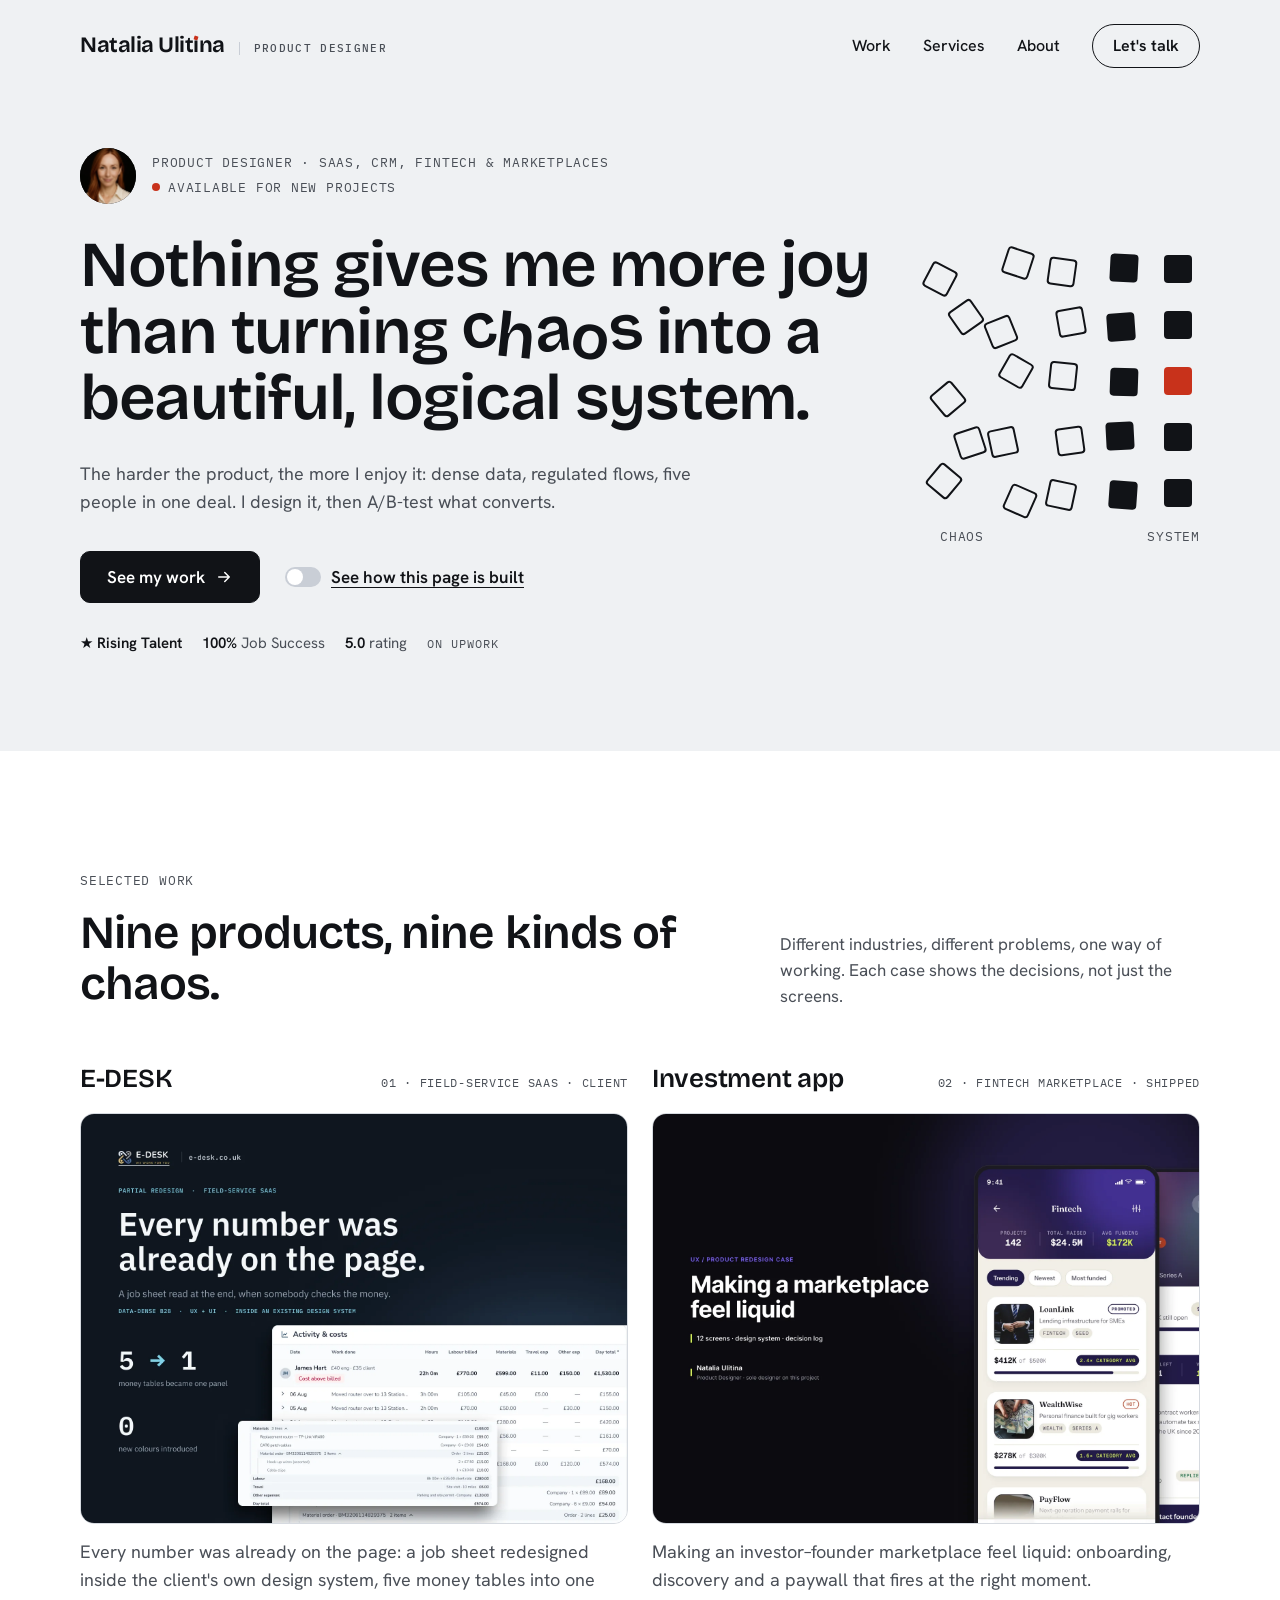
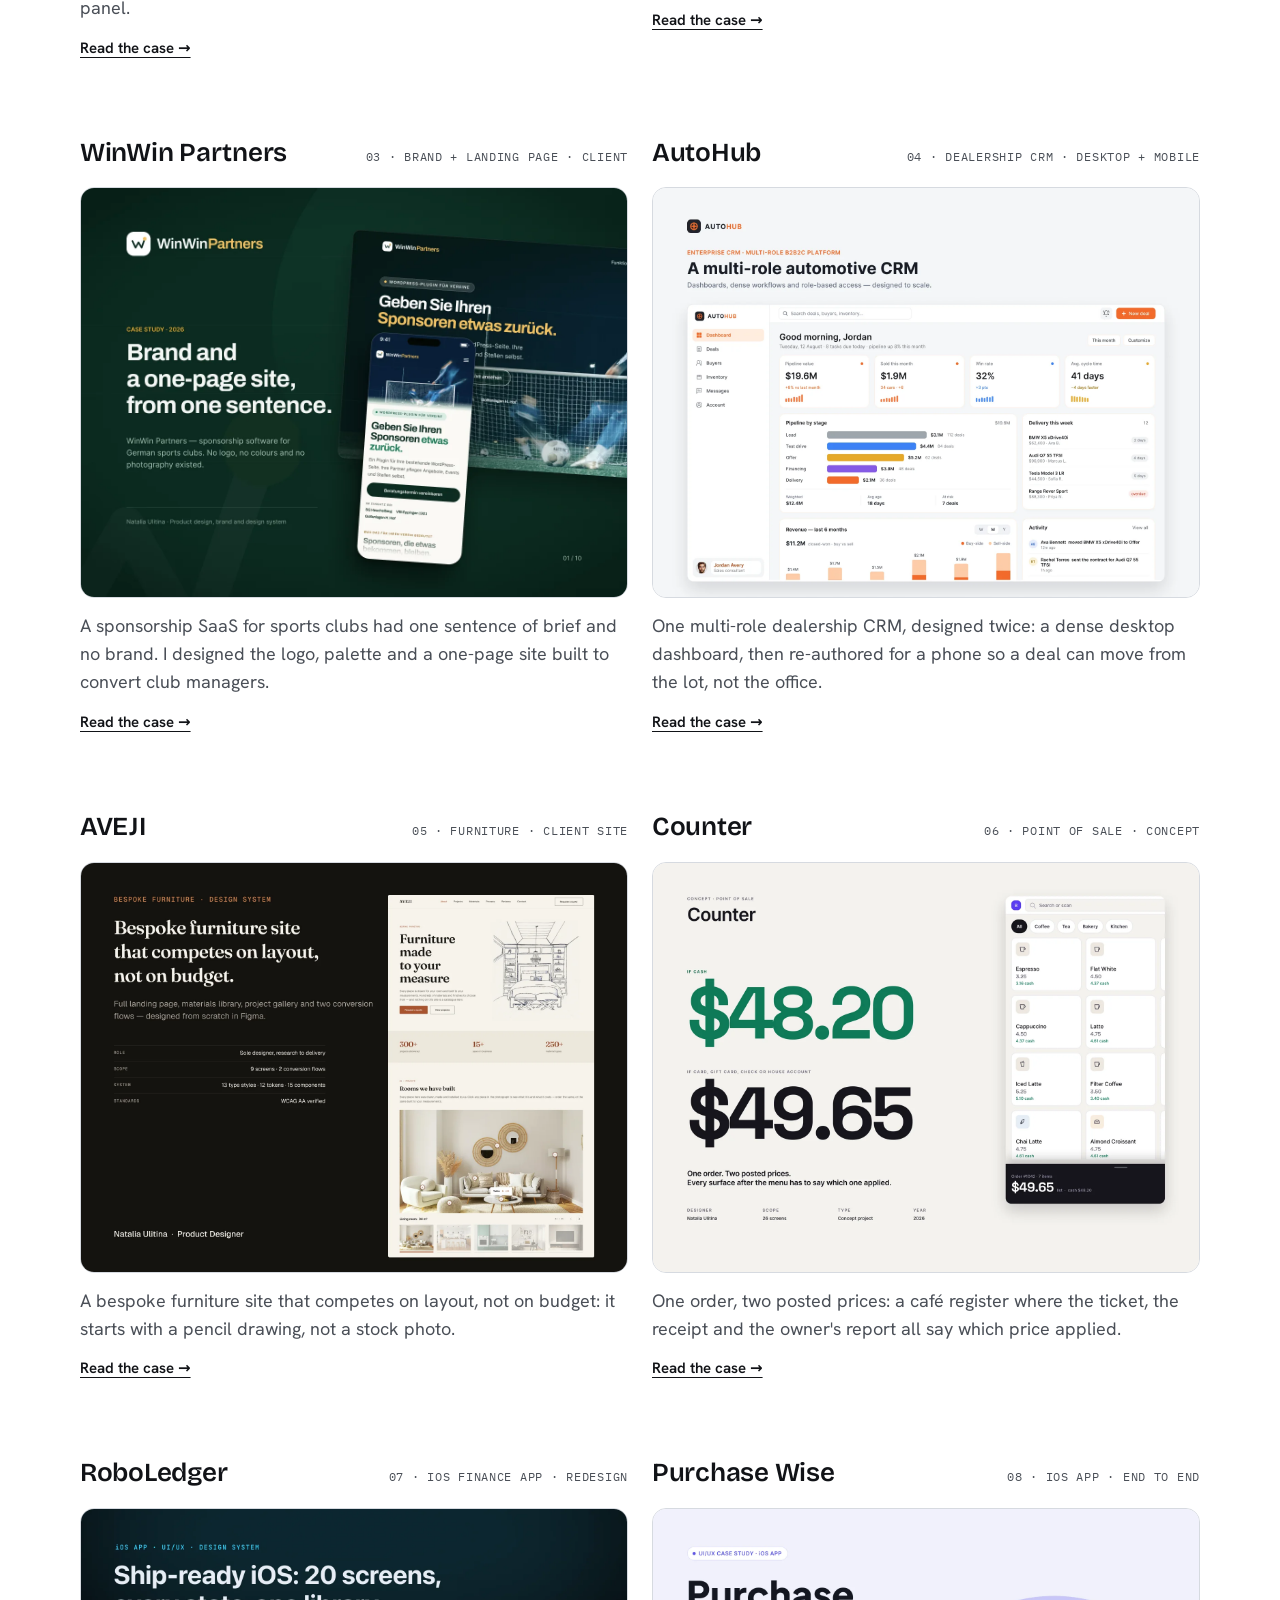
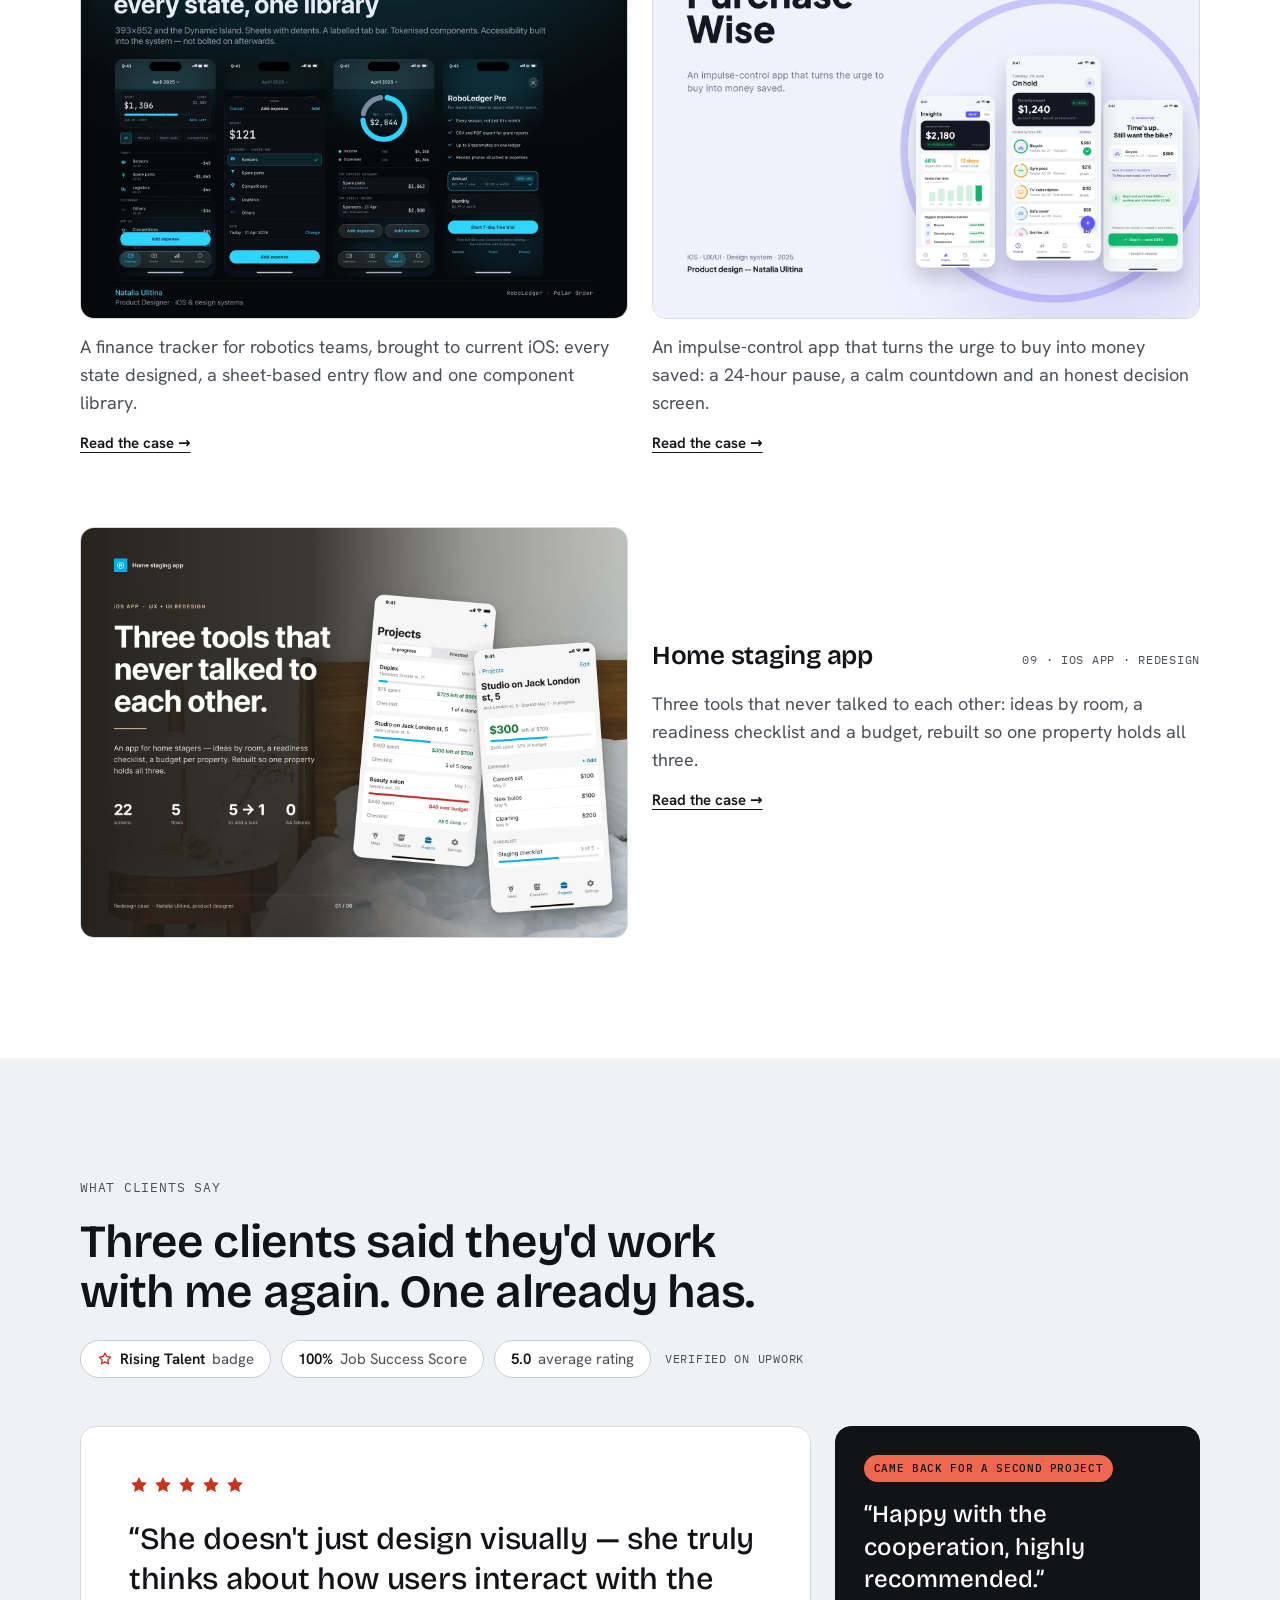
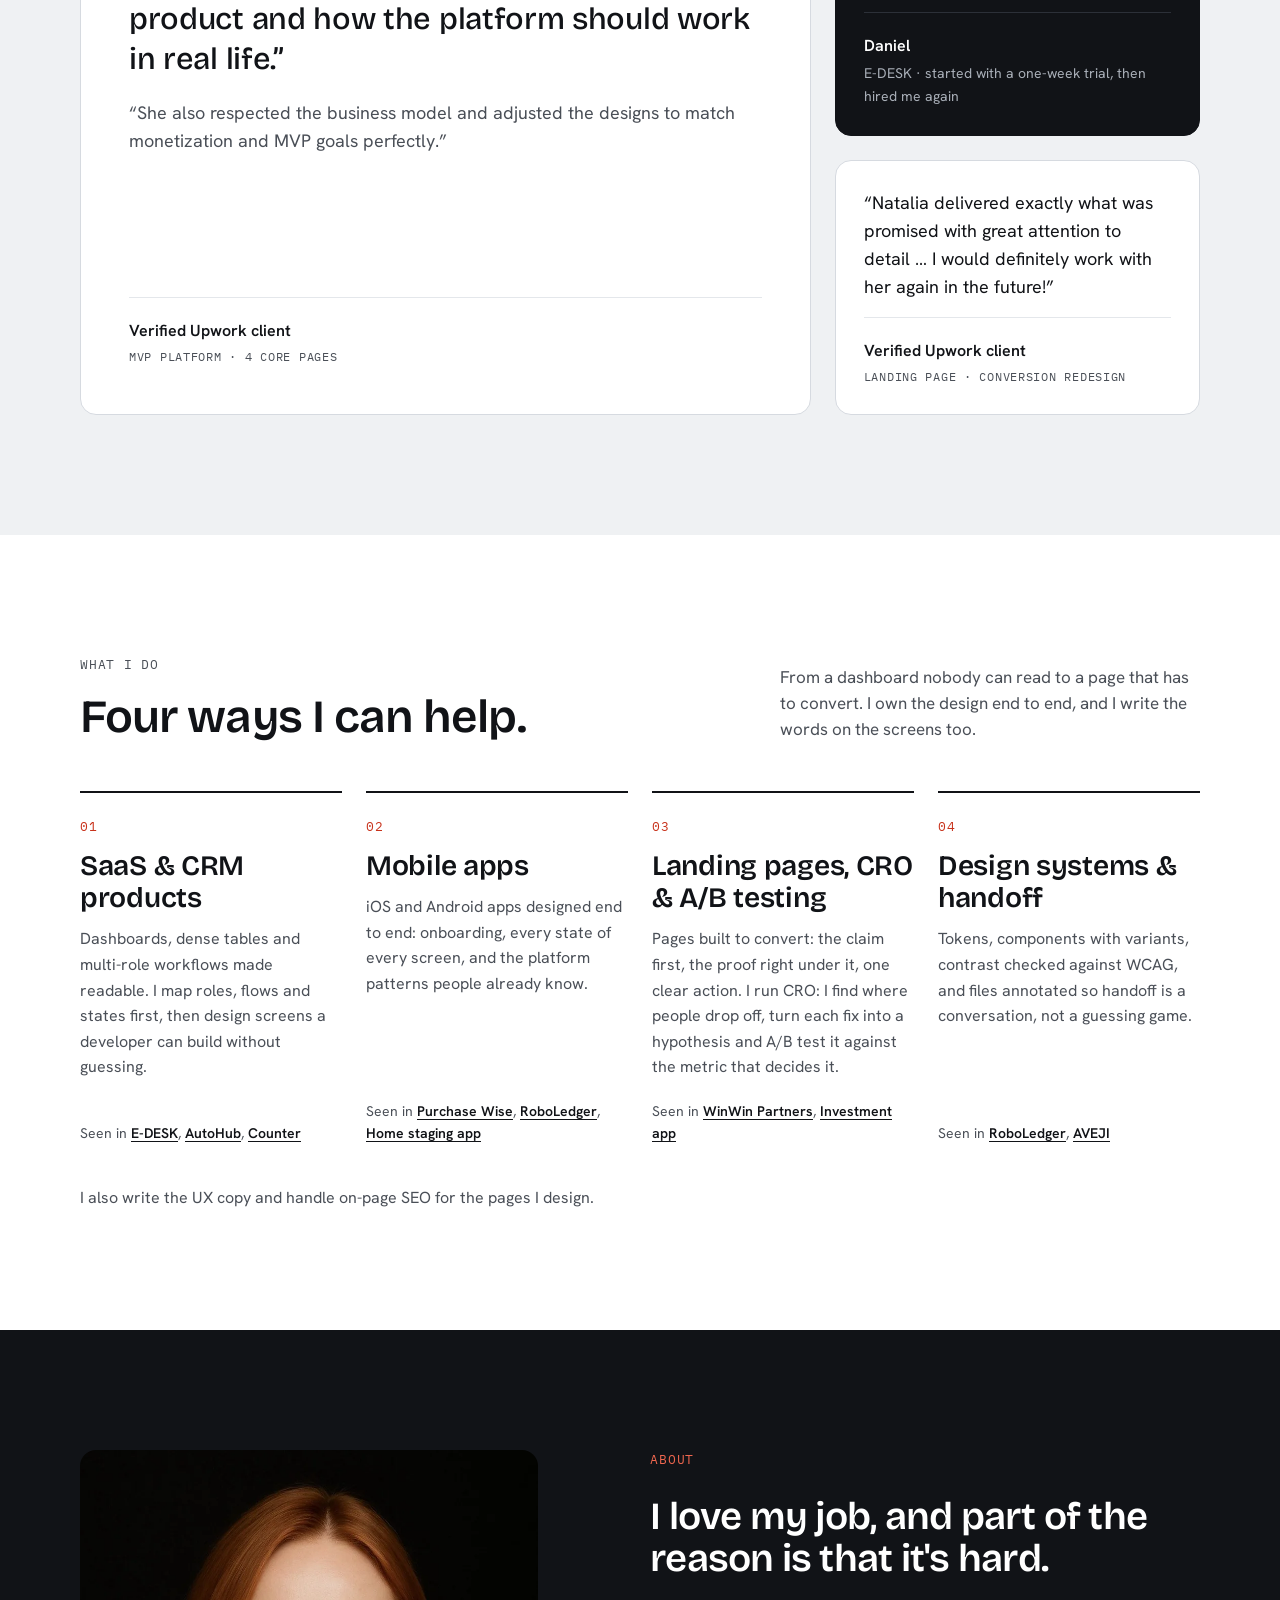
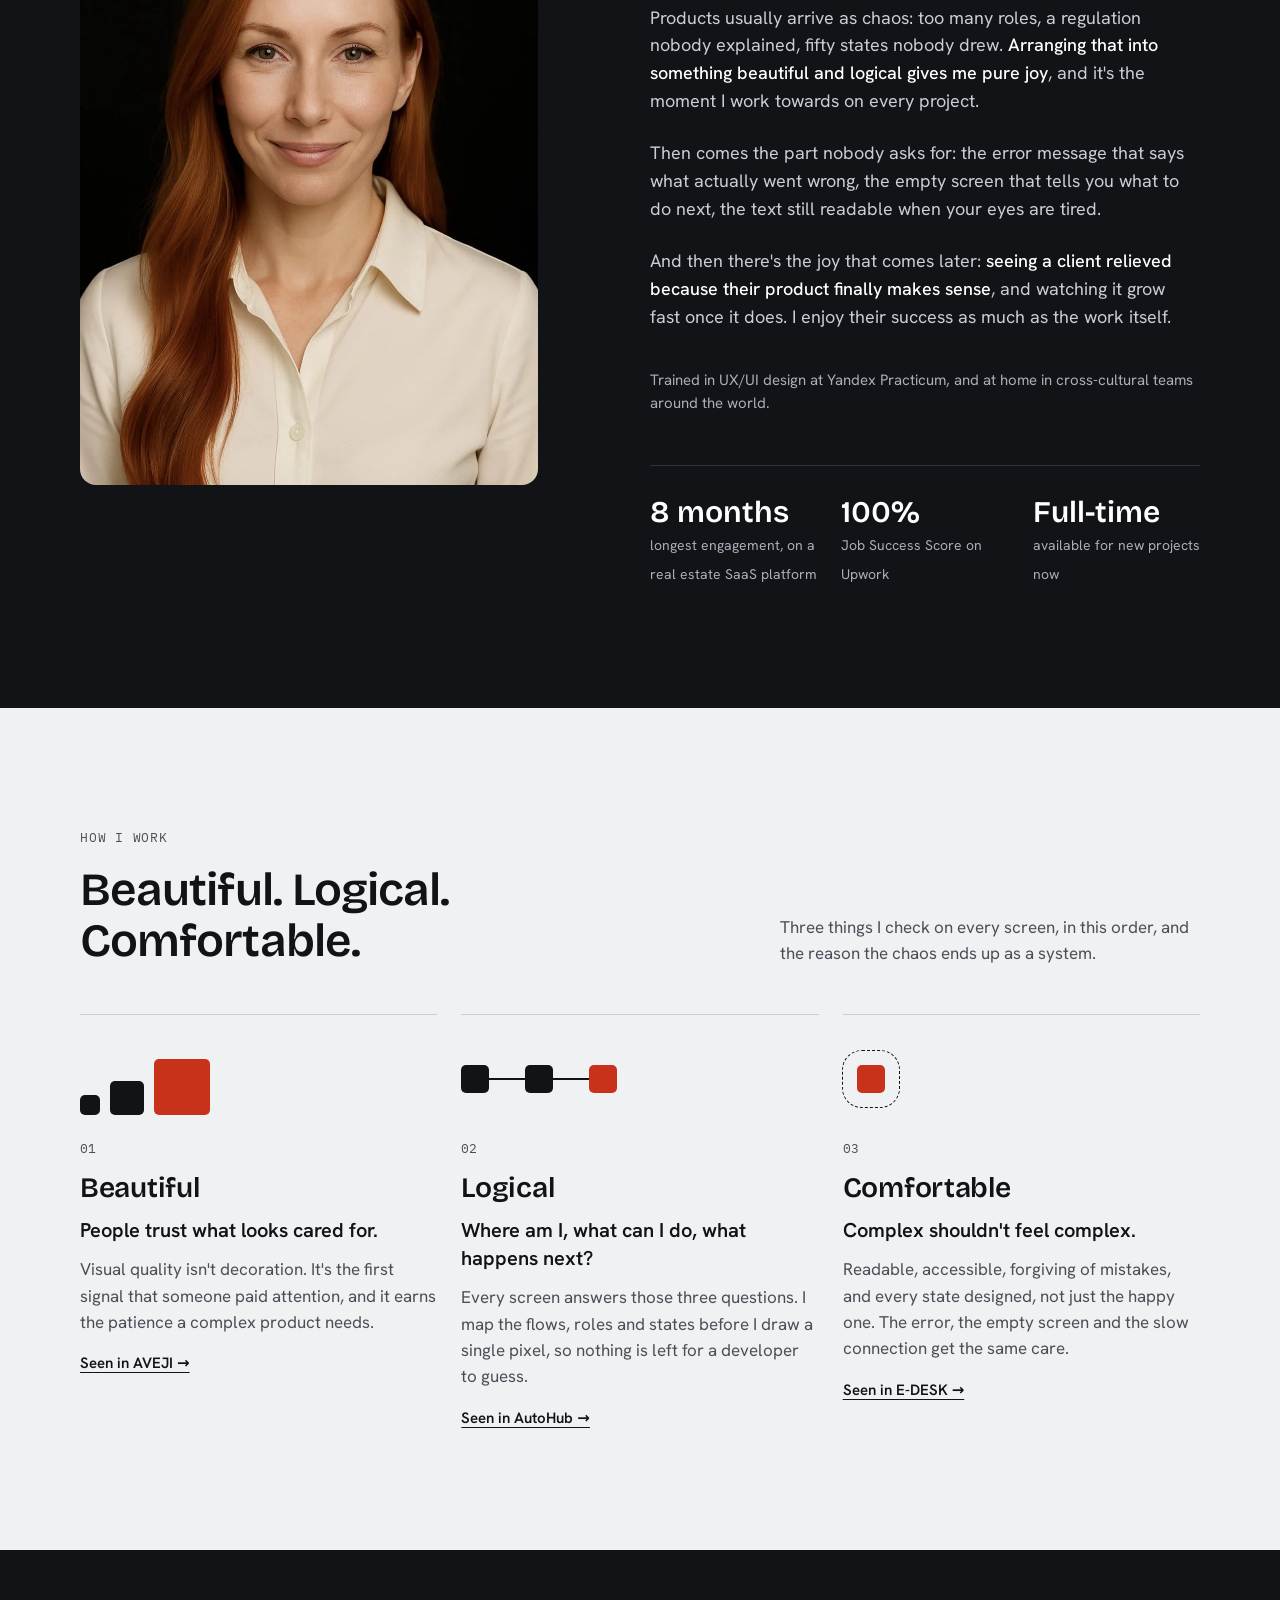
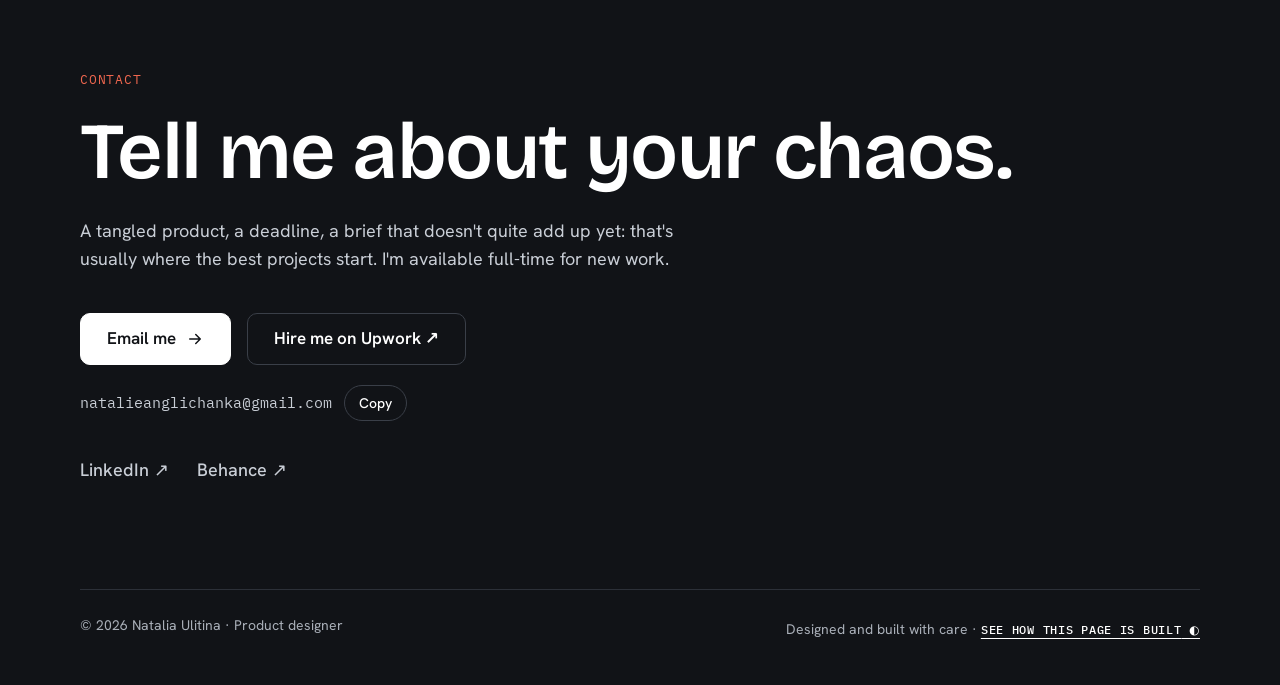
==== commit e7d8f43d: "Add files via upload" ====
--- a/index.html
+++ b/index.html
@@ -31,7 +31,7 @@
 <div>
 <div class="who" data-spec="Photo · 56 round · the person you'll work with, directly"><span class="avatar"><img src="natalia.webp" alt="Natalia Ulitina" width="900" height="1252" decoding="auto"></span><span class="who-text"><span>Product designer · SaaS, CRM, fintech &amp; marketplaces</span><span><span class="dot"></span>Available for new projects</span></span></div>
 <h1 class="h1" data-spec="H1 · Bricolage 76/79 · one idea, one sentence">Nothing gives me more joy than turning <span class="sr">chaos</span><span class="chaos" aria-hidden="true"><span>c</span><span>h</span><span>a</span><span>o</span><span>s</span></span> into a beautiful, logical system.</h1>
-<p class="lead" data-spec="Body L · Hanken 20/31 · max ≈ 62 characters a line">Dense data, regulated flows, five people in one deal: the harder the product, the more I enjoy it. I design SaaS, CRM, fintech and marketplace products, run CRO and A/B tests, and I'll care about yours the same way.</p>
+<p class="lead" data-spec="Body L · Hanken 20/31 · max ≈ 62 characters a line">The harder the product, the more I enjoy it: dense data, regulated flows, five people in one deal. I design it, then A/B-test what converts.</p>
 <div class="btns" data-spec="Buttons · 52 tall · touch target ≥ 44"><a class="btn btn-primary" href="#work">See my work <svg viewBox="0 0 24 24" fill="none" stroke="currentColor" stroke-width="2" stroke-linecap="round" stroke-linejoin="round" aria-hidden="true"><path d="M5 12h14M13 6l6 6-6 6"/></svg></a><button type="button" class="btn xray-toggle quiet" aria-pressed="false"><span class="switch" aria-hidden="true"></span><span class="xray-label">See how this page is built</span></button></div>
 <p class="hero-proof" aria-label="Upwork record"><span><b>★ Rising Talent</b></span><span><b>100%</b> Job Success</span><span><b>5.0</b> rating</span><span class="via">on Upwork</span></p>
 </div>
--- a/site.css
+++ b/site.css
@@ -416,3 +416,5 @@
 .theme-inv .brand .role,.theme-rl .brand .role{color:#AAB4C0;border-color:#2C2C36}
 @media (max-width:760px){.brand .role{display:none}.brand .wm{font-size:19px}}
 @media (prefers-reduced-motion:reduce){.brand .tt i{transition:none}}
+
+.hero .h1{font-size:clamp(40px,5vw,76px)}
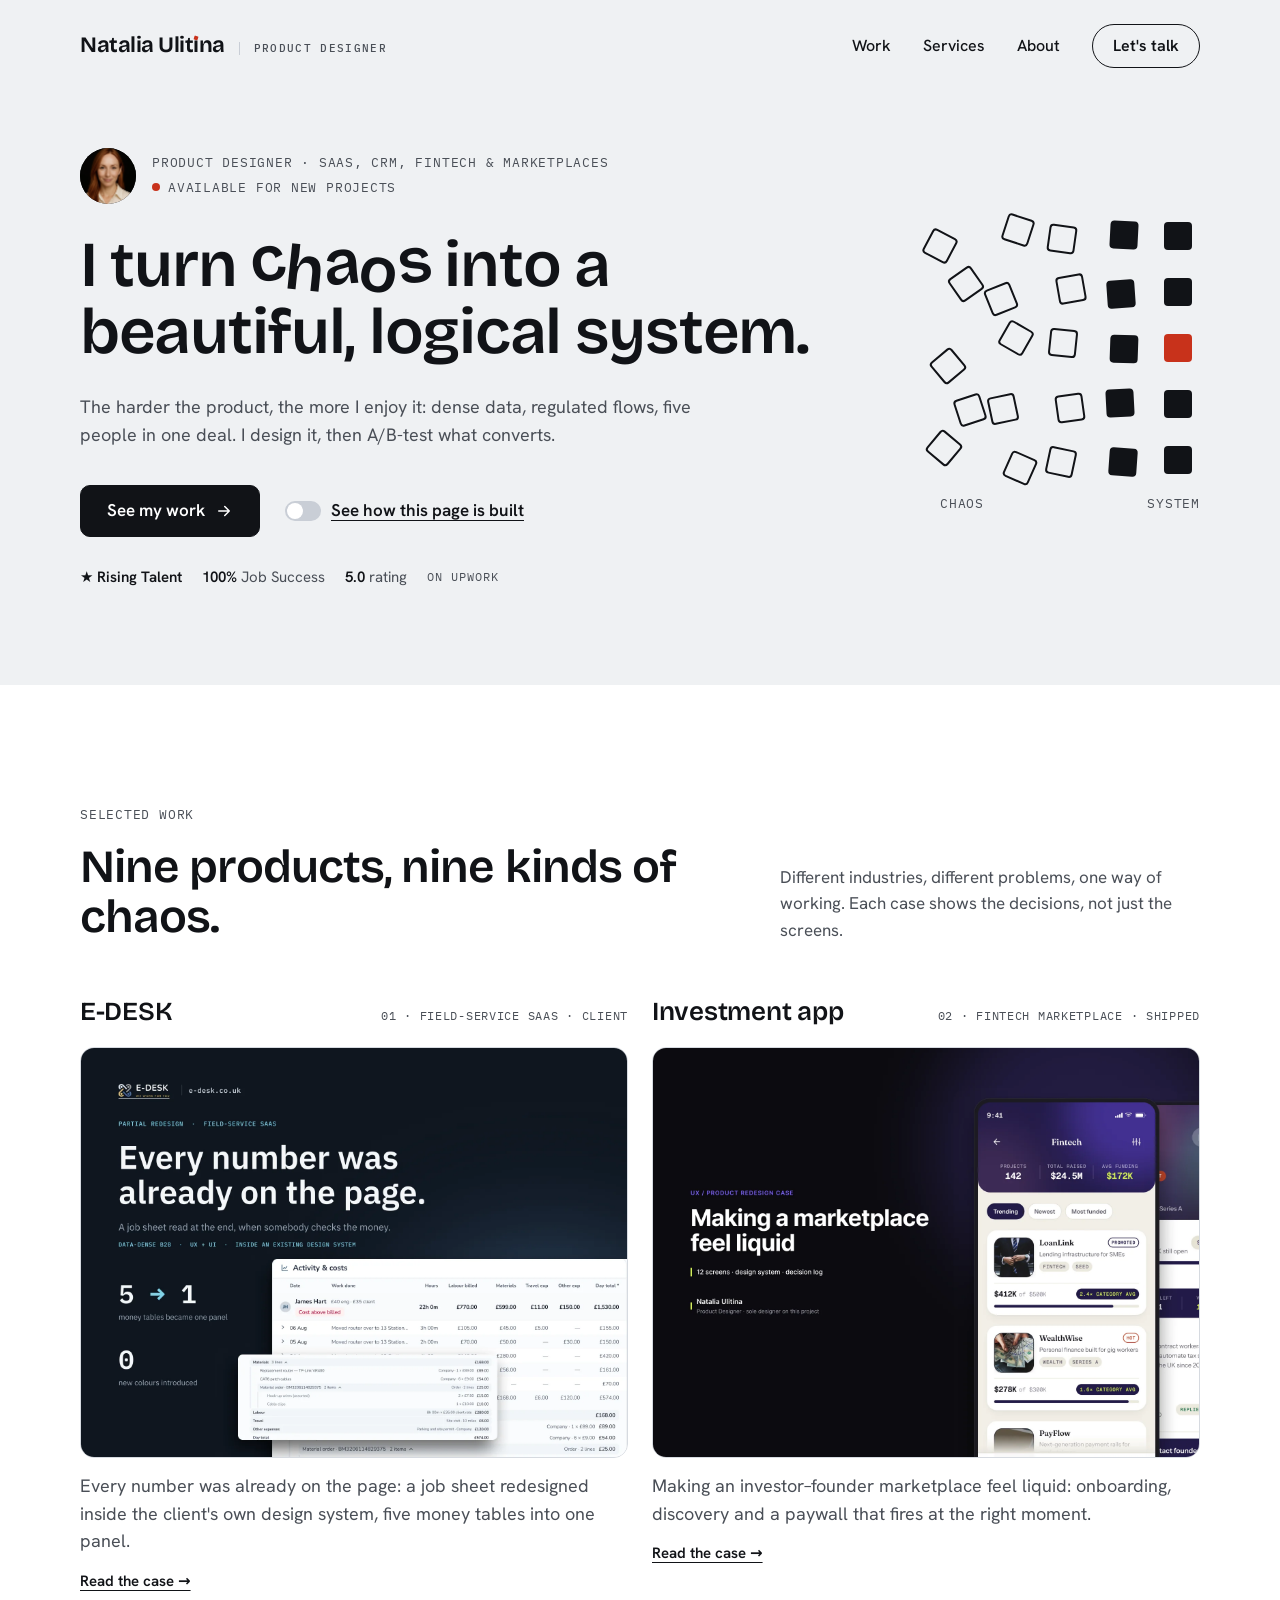
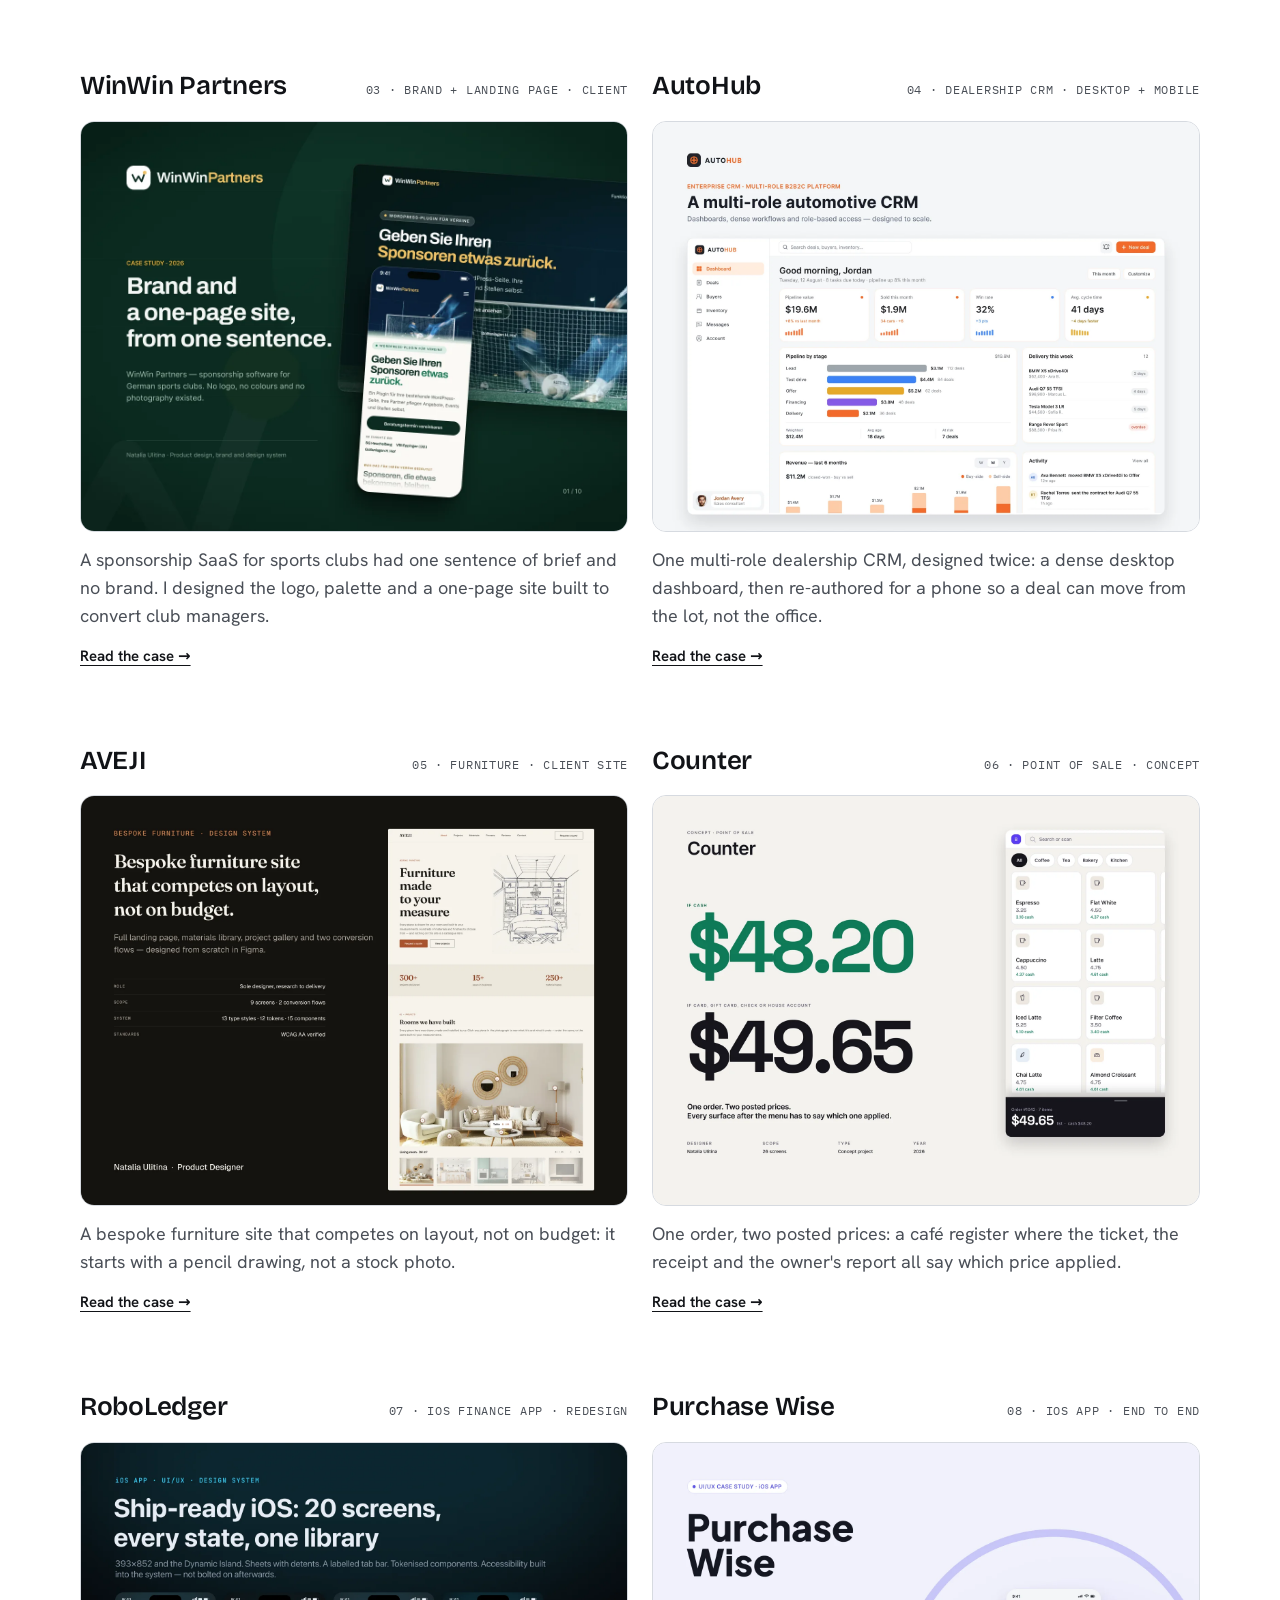
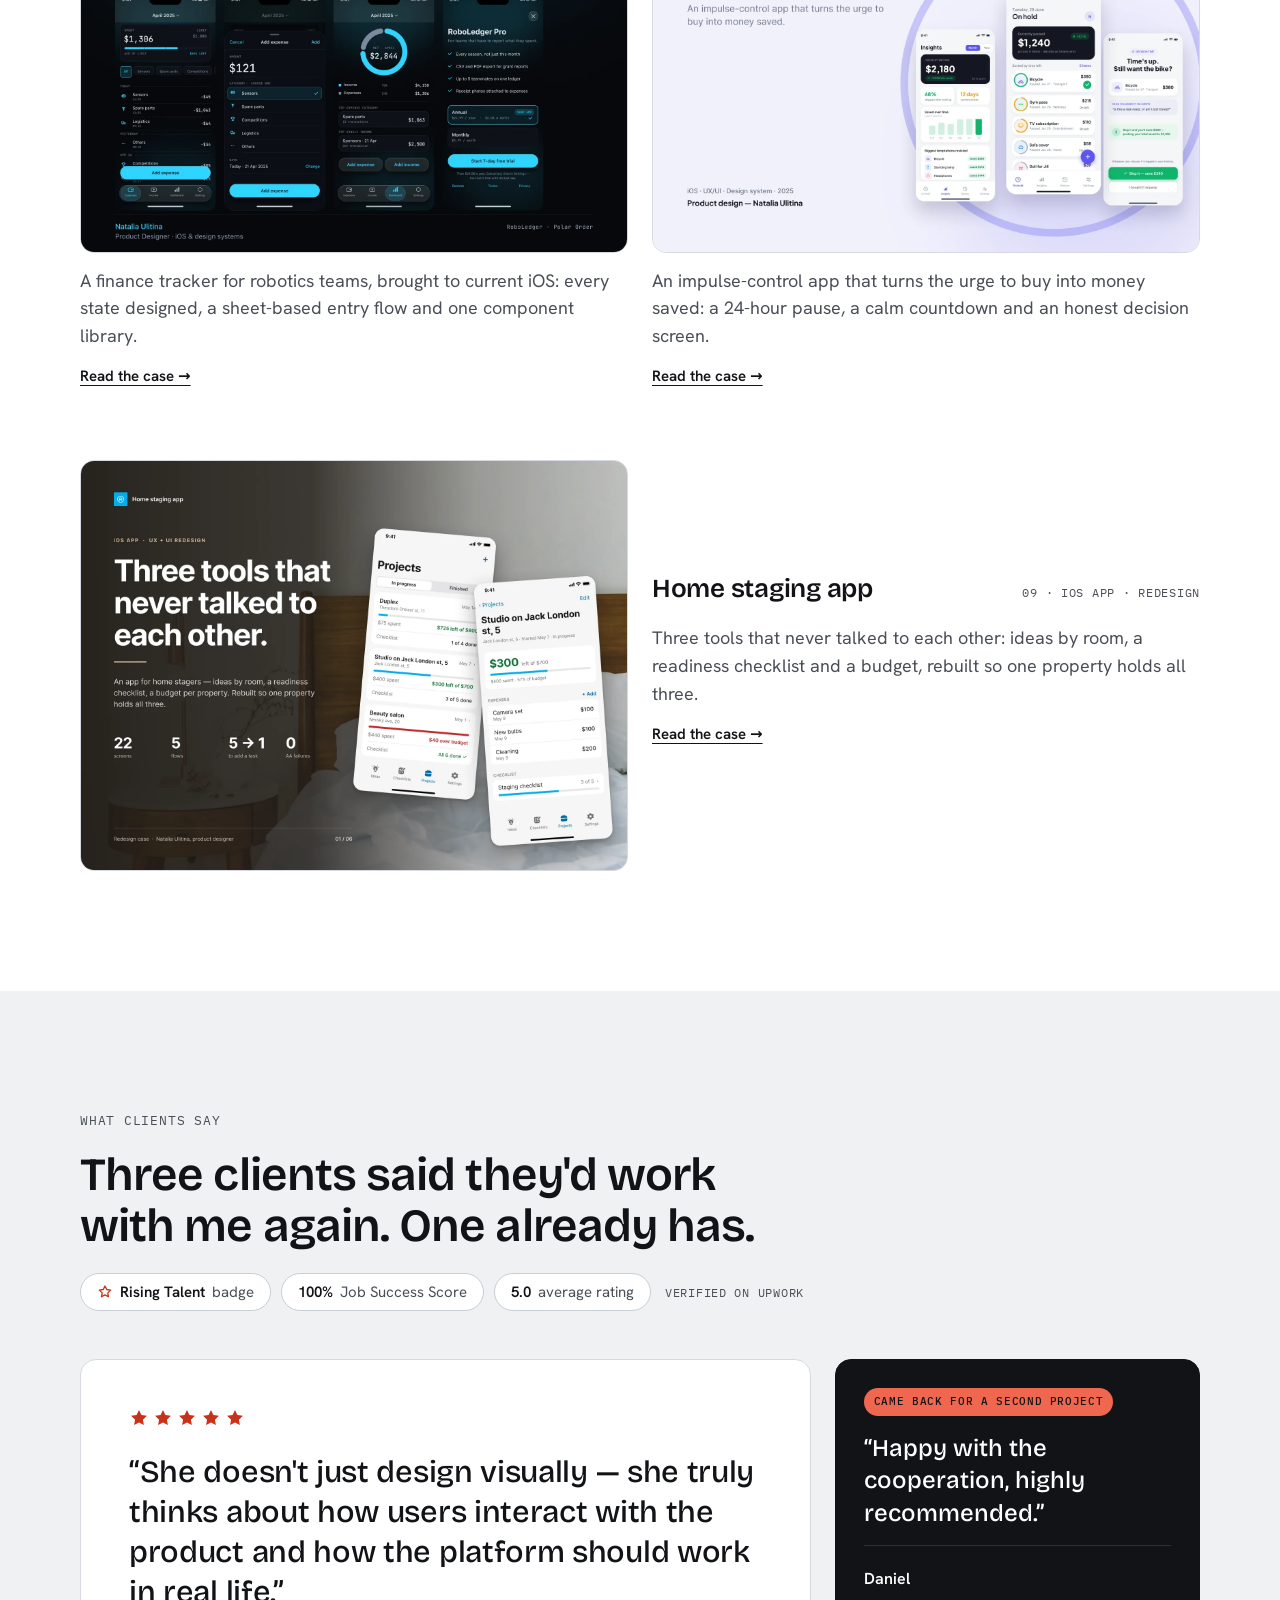
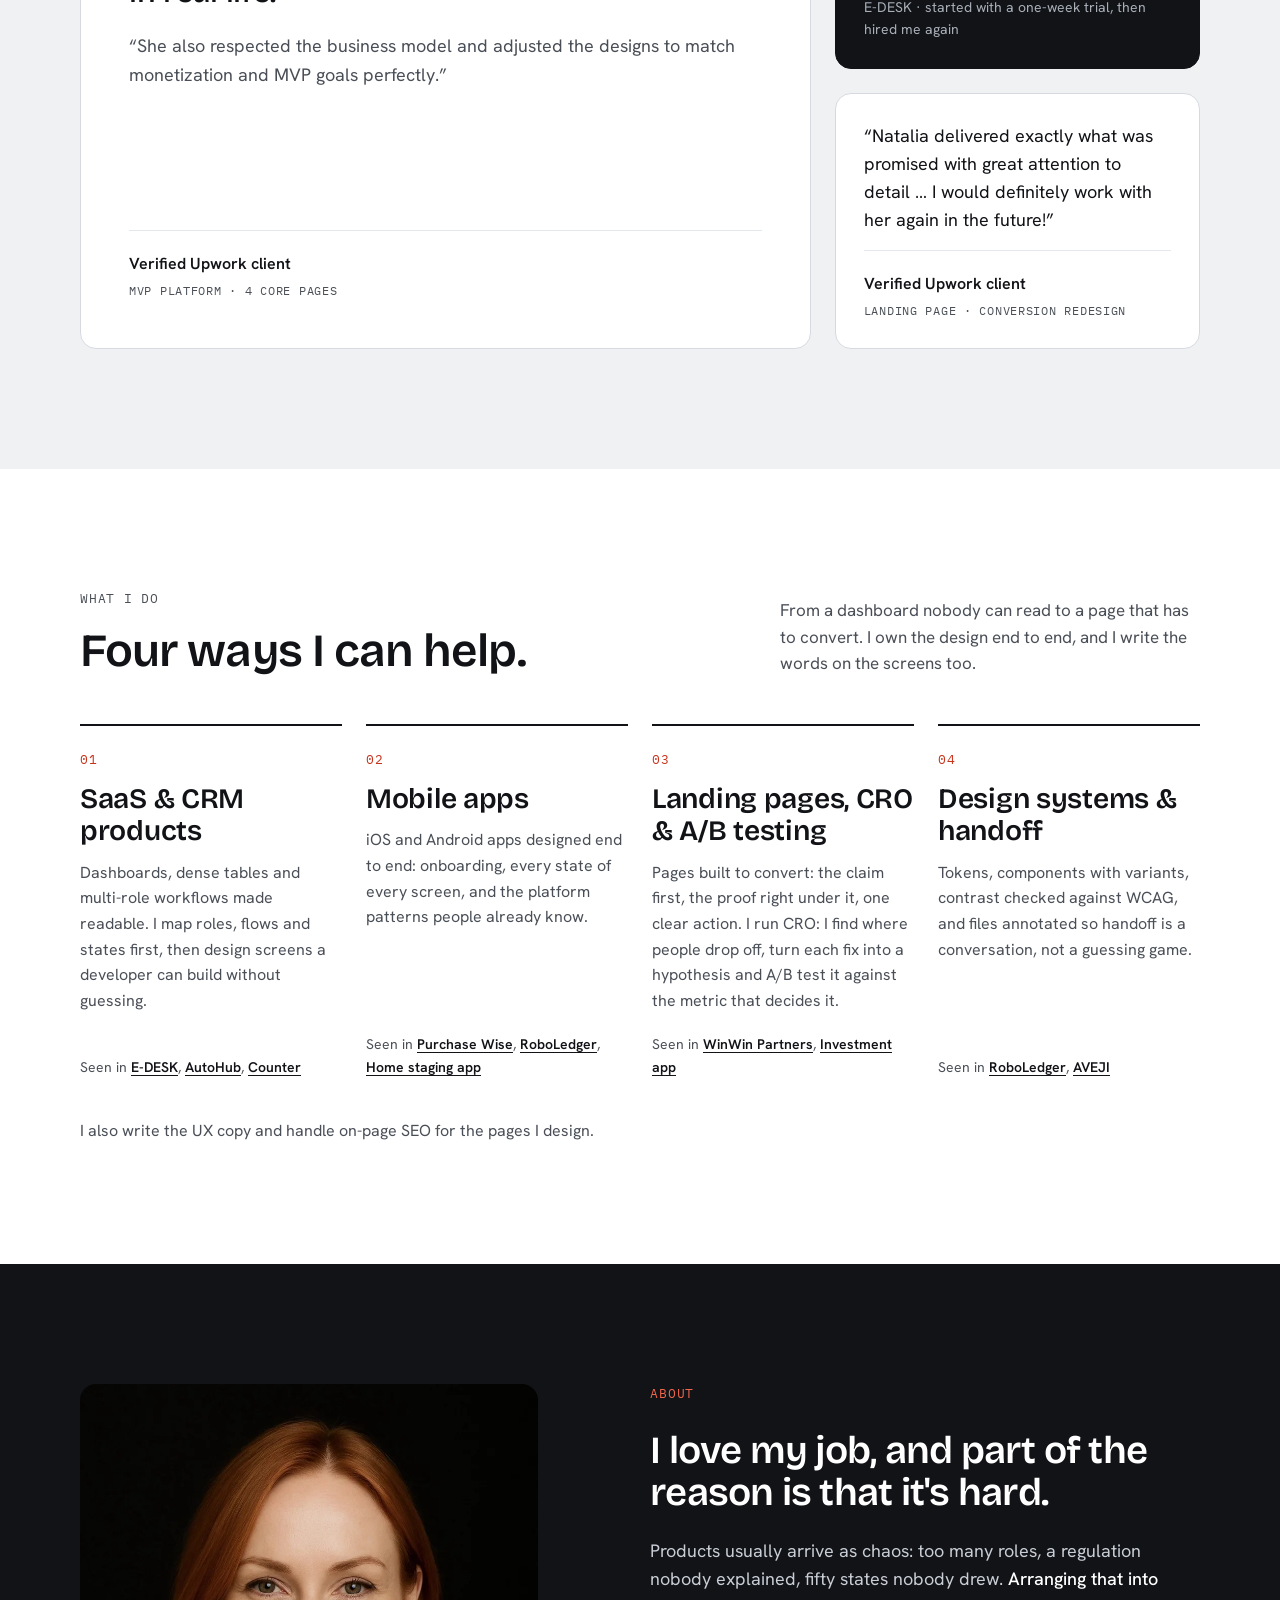
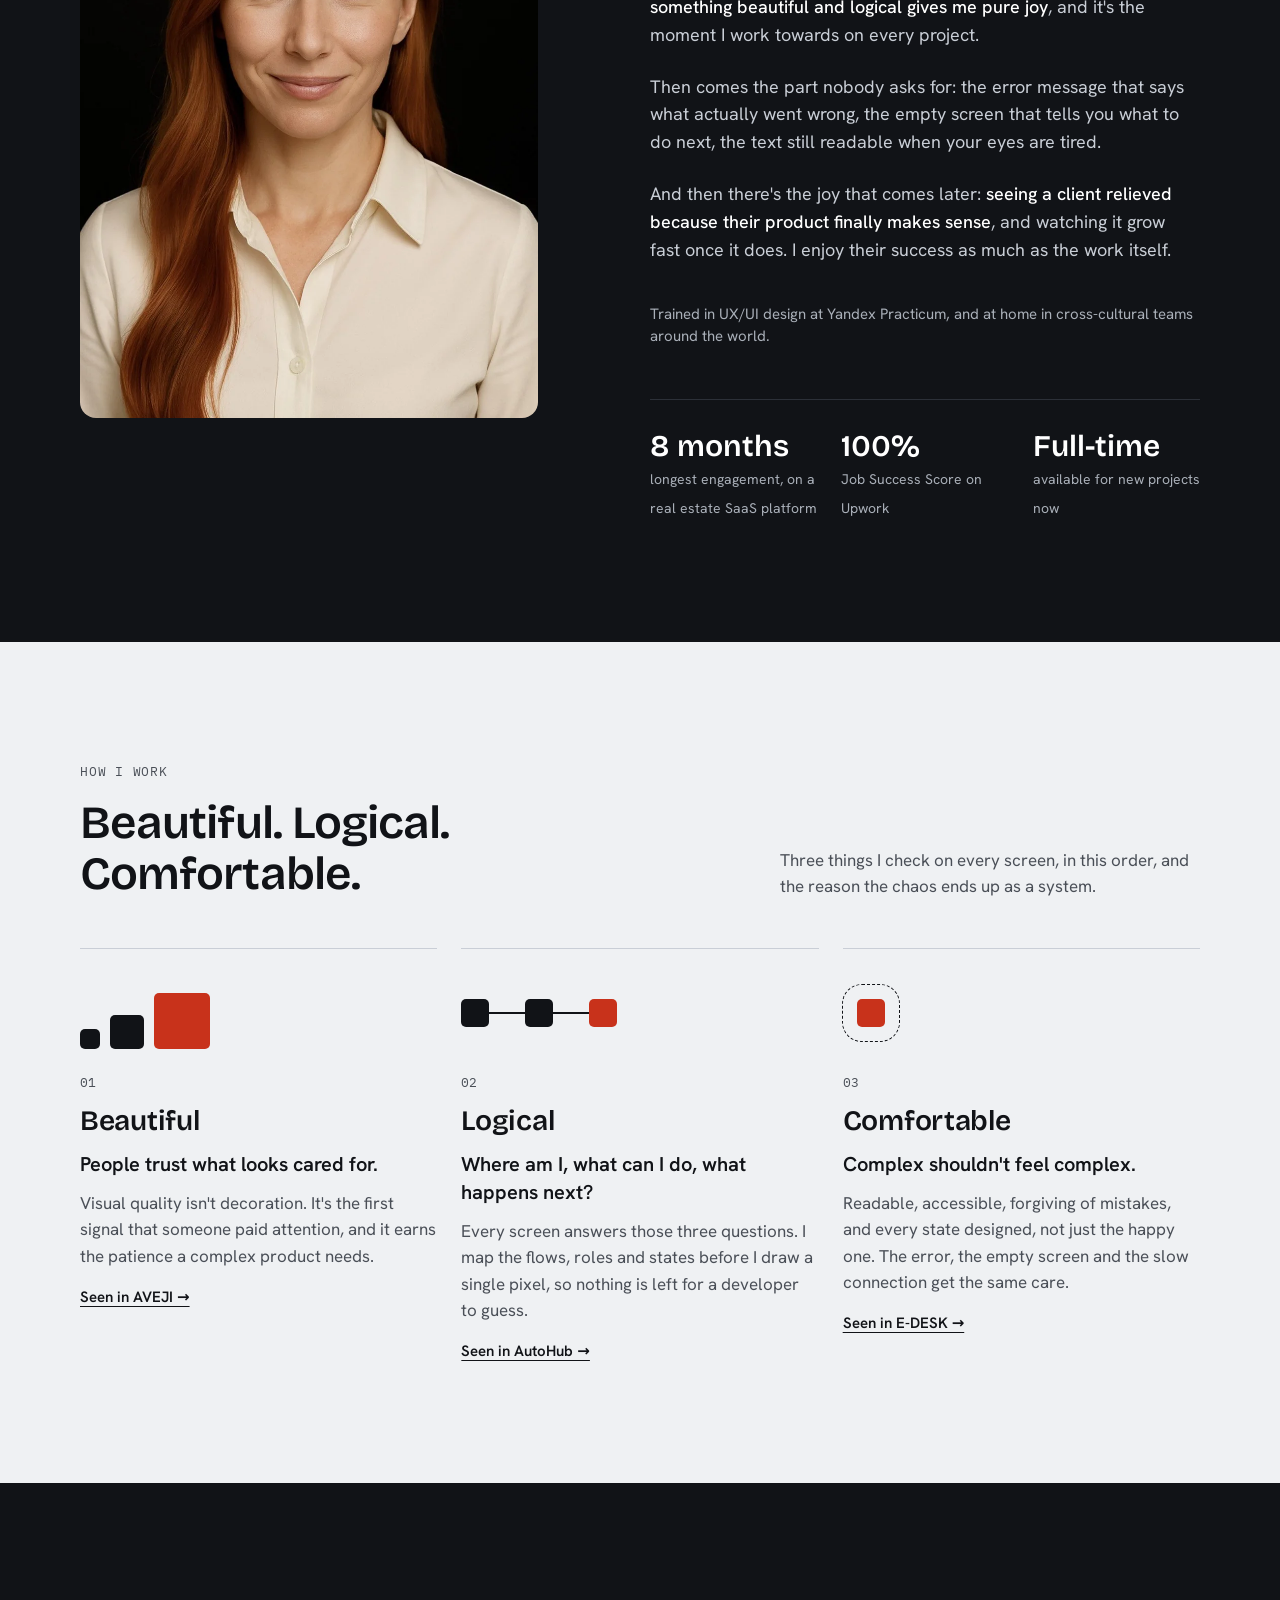
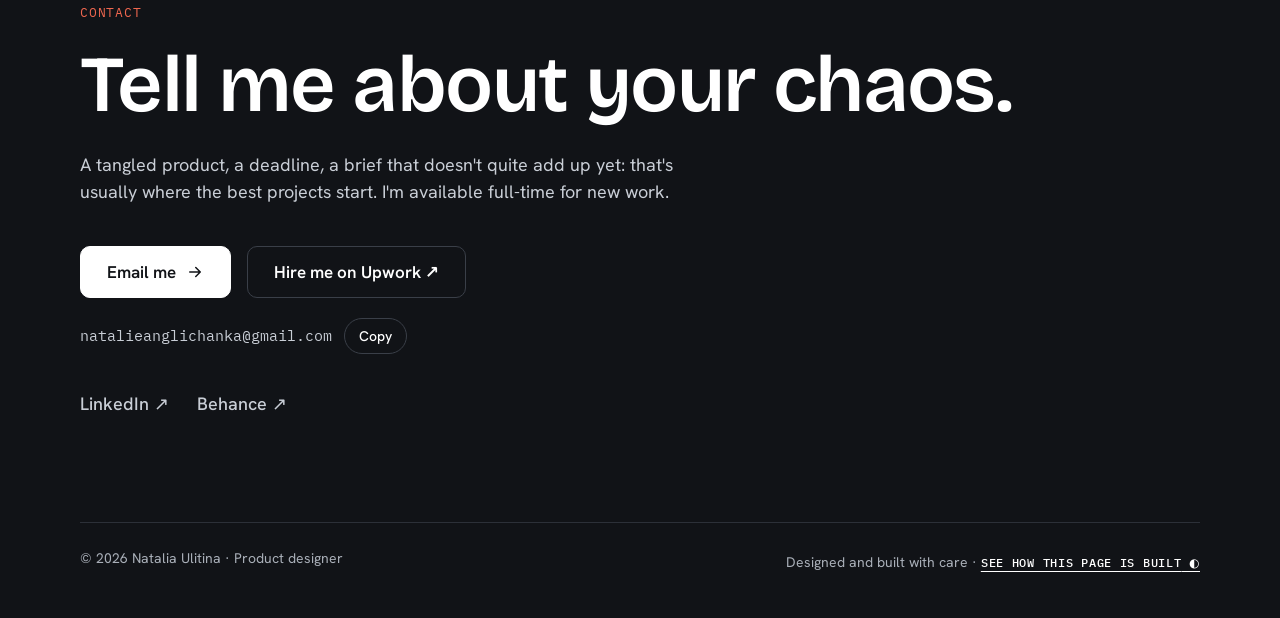
==== commit e07cac11: "Shorter hero headline" ====
--- a/index.html
+++ b/index.html
@@ -30,7 +30,7 @@
 <section class="hero"><div class="wrap">
 <div>
 <div class="who" data-spec="Photo · 56 round · the person you'll work with, directly"><span class="avatar"><img src="natalia.webp" alt="Natalia Ulitina" width="900" height="1252" decoding="auto"></span><span class="who-text"><span>Product designer · SaaS, CRM, fintech &amp; marketplaces</span><span><span class="dot"></span>Available for new projects</span></span></div>
-<h1 class="h1" data-spec="H1 · Bricolage 76/79 · one idea, one sentence">Nothing gives me more joy than turning <span class="sr">chaos</span><span class="chaos" aria-hidden="true"><span>c</span><span>h</span><span>a</span><span>o</span><span>s</span></span> into a beautiful, logical system.</h1>
+<h1 class="h1" data-spec="H1 · Bricolage · one idea, eight words">I turn <span class="sr">chaos</span><span class="chaos" aria-hidden="true"><span>c</span><span>h</span><span>a</span><span>o</span><span>s</span></span> into a beautiful, logical system.</h1>
 <p class="lead" data-spec="Body L · Hanken 20/31 · max ≈ 62 characters a line">The harder the product, the more I enjoy it: dense data, regulated flows, five people in one deal. I design it, then A/B-test what converts.</p>
 <div class="btns" data-spec="Buttons · 52 tall · touch target ≥ 44"><a class="btn btn-primary" href="#work">See my work <svg viewBox="0 0 24 24" fill="none" stroke="currentColor" stroke-width="2" stroke-linecap="round" stroke-linejoin="round" aria-hidden="true"><path d="M5 12h14M13 6l6 6-6 6"/></svg></a><button type="button" class="btn xray-toggle quiet" aria-pressed="false"><span class="switch" aria-hidden="true"></span><span class="xray-label">See how this page is built</span></button></div>
 <p class="hero-proof" aria-label="Upwork record"><span><b>★ Rising Talent</b></span><span><b>100%</b> Job Success</span><span><b>5.0</b> rating</span><span class="via">on Upwork</span></p>
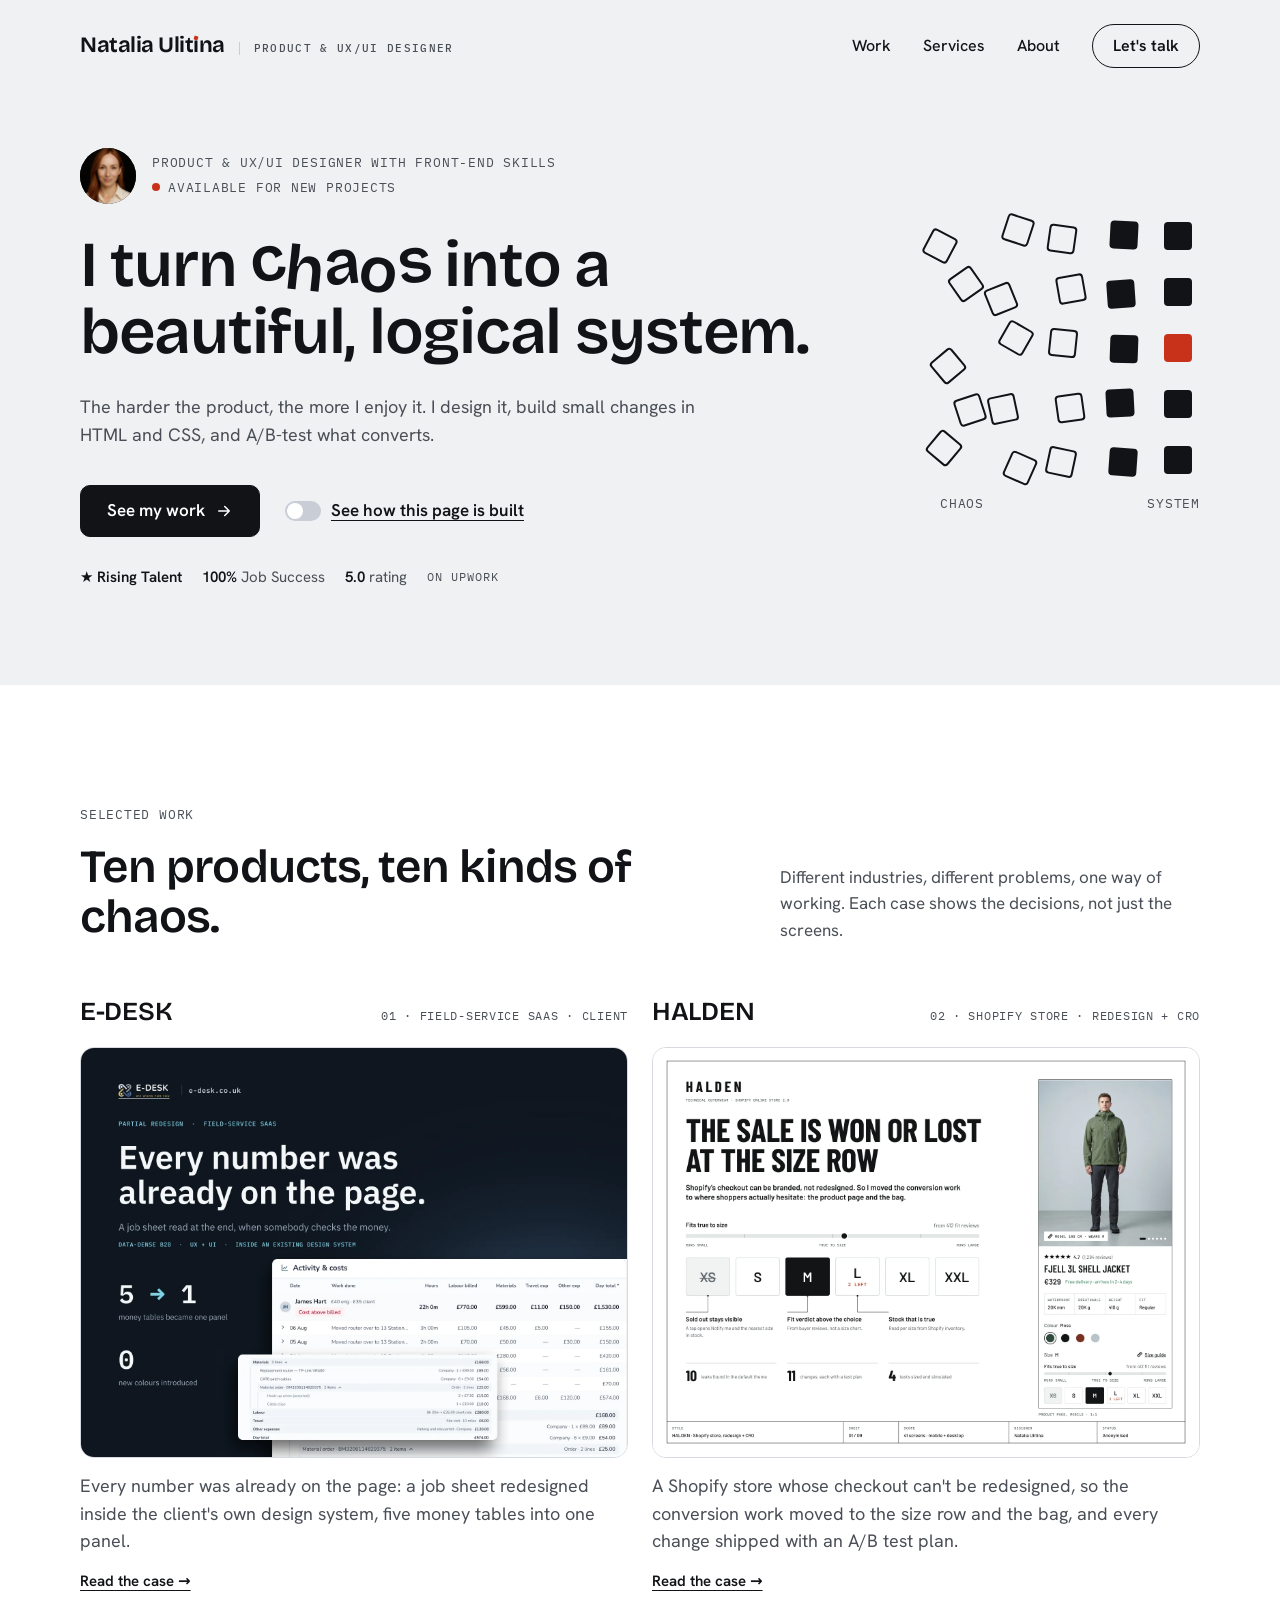
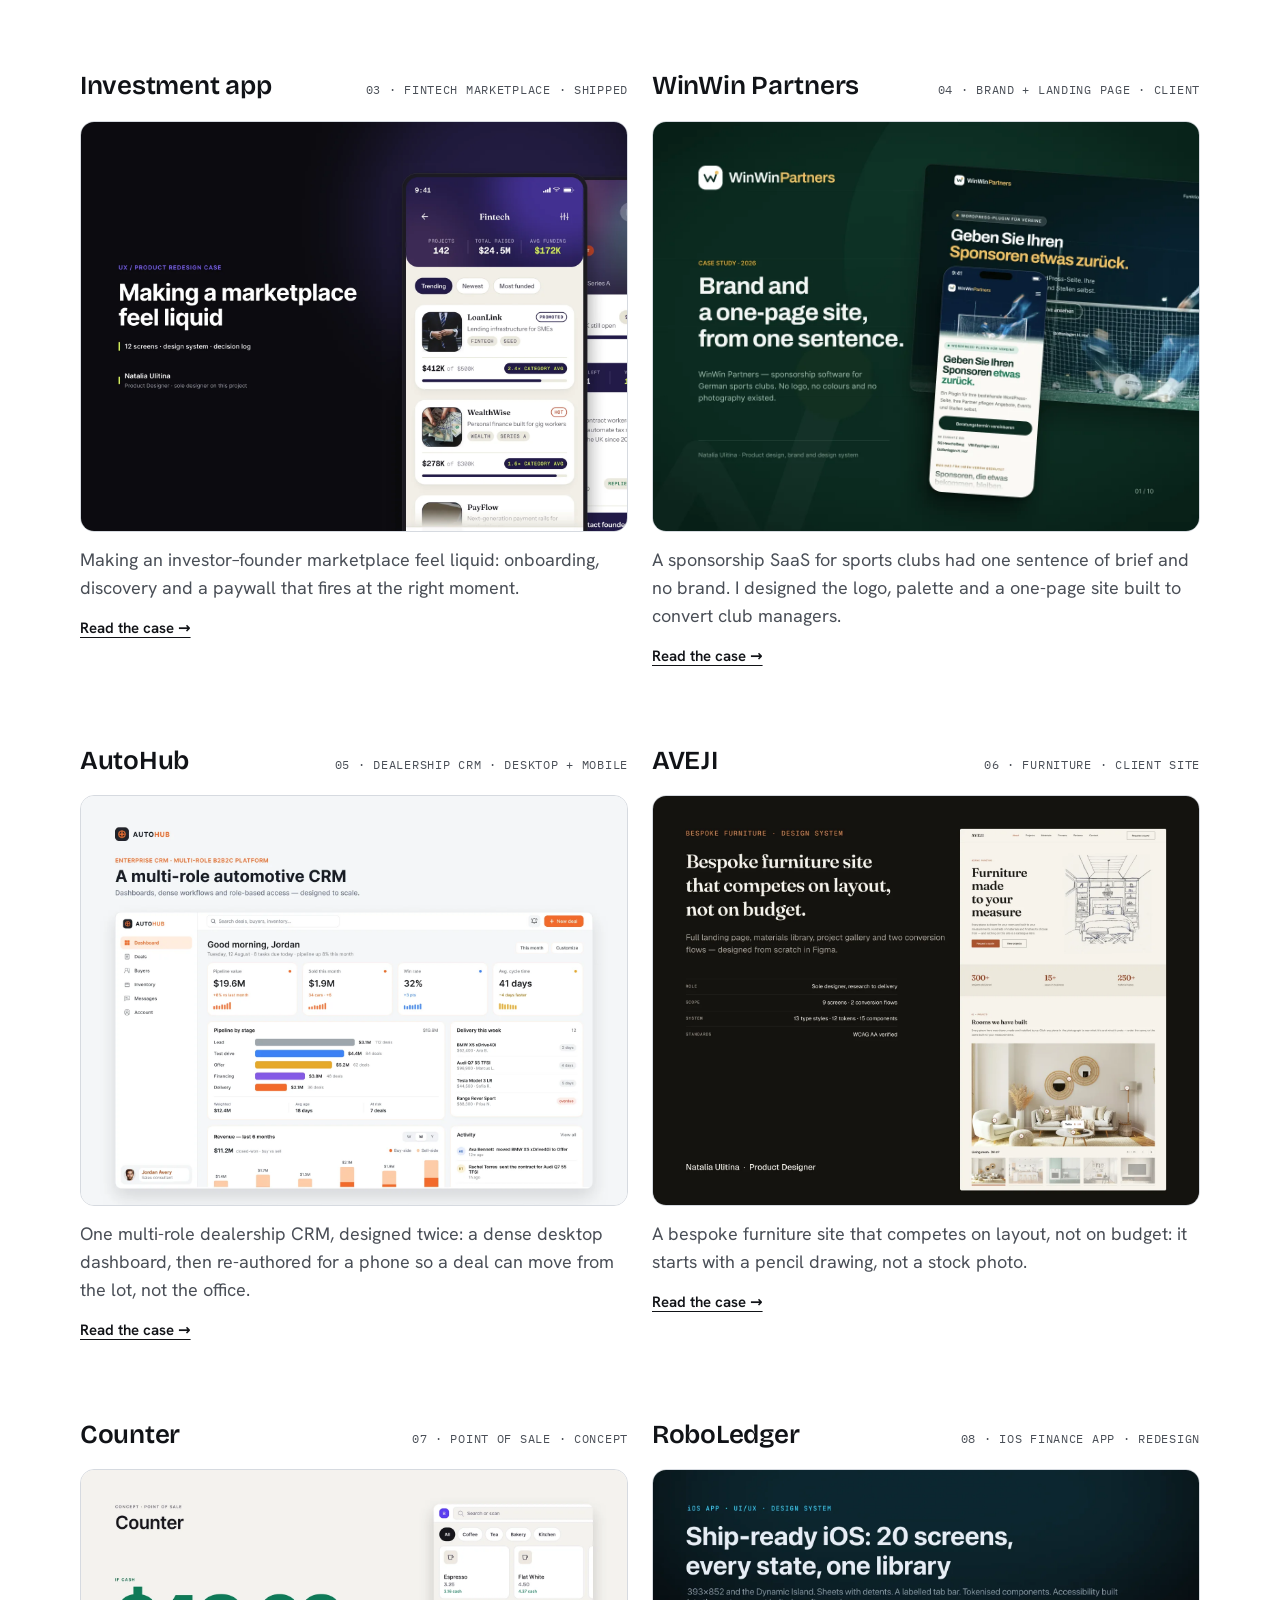
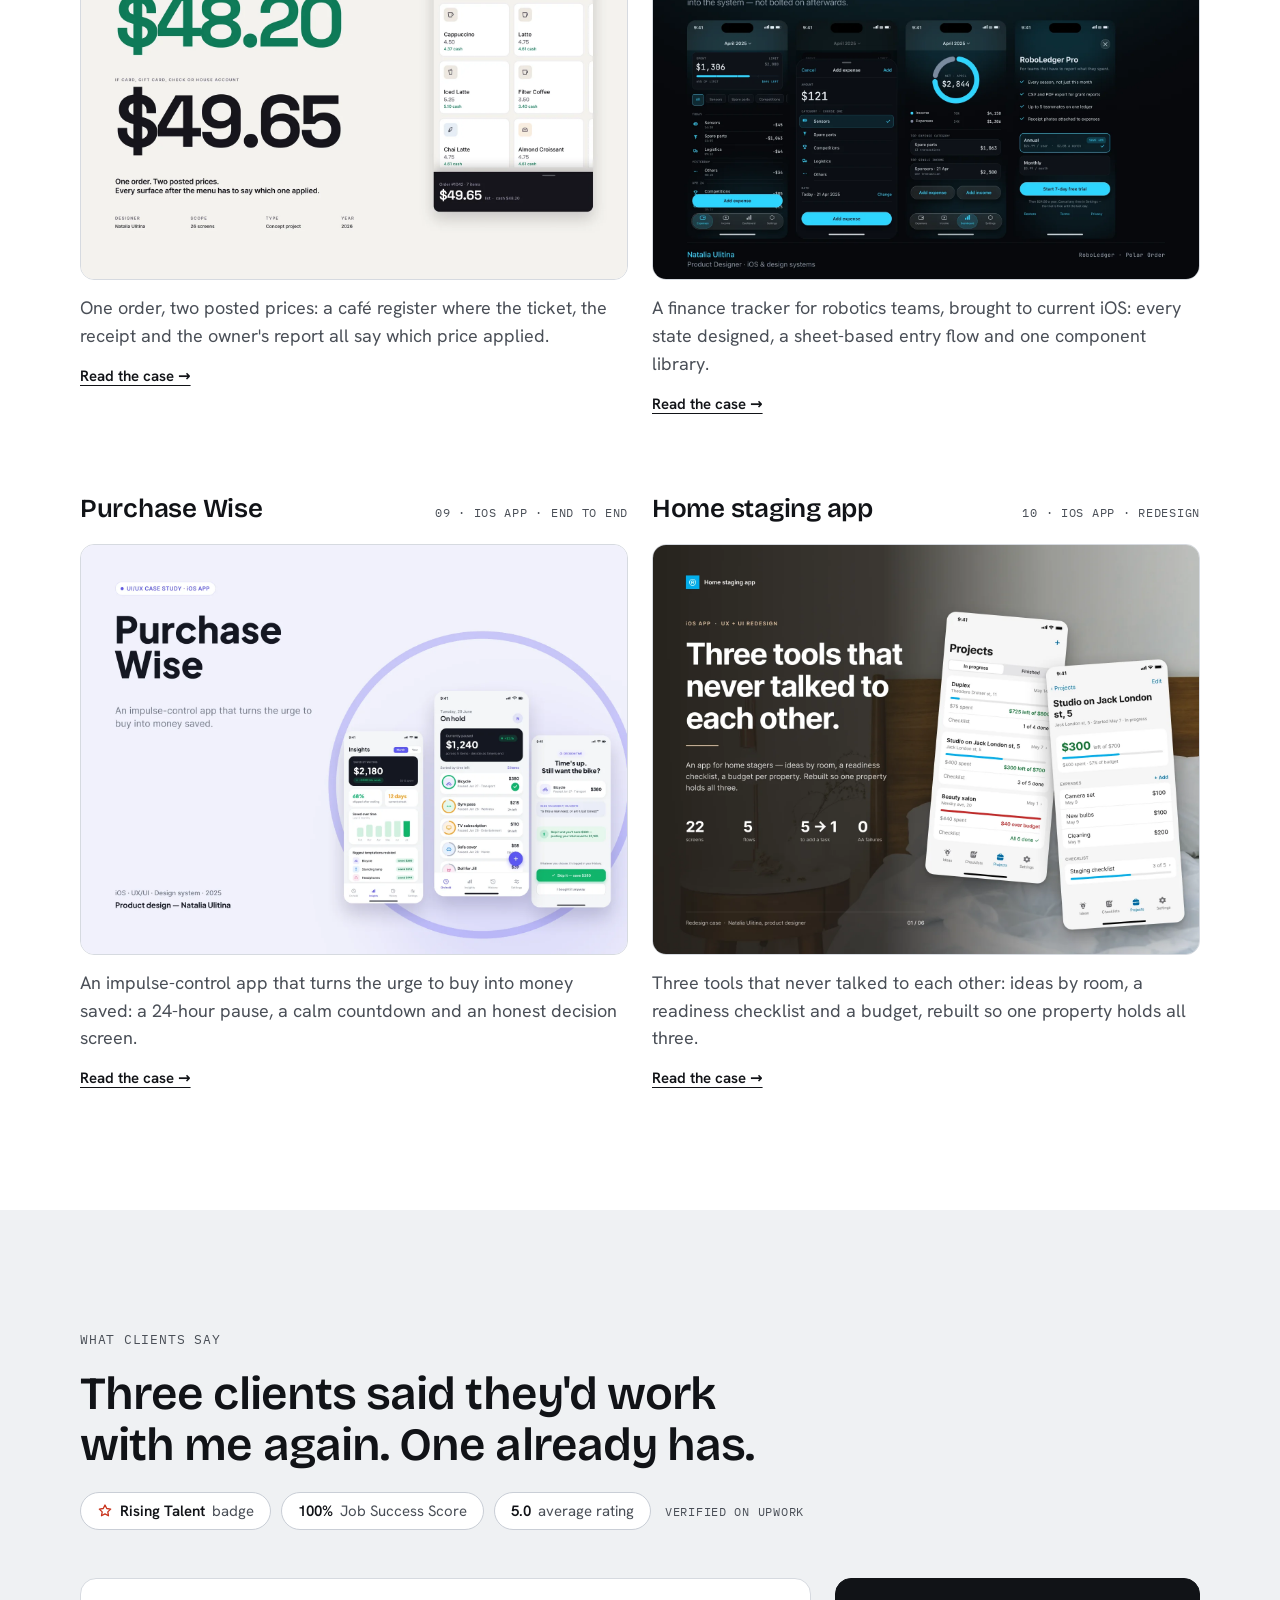
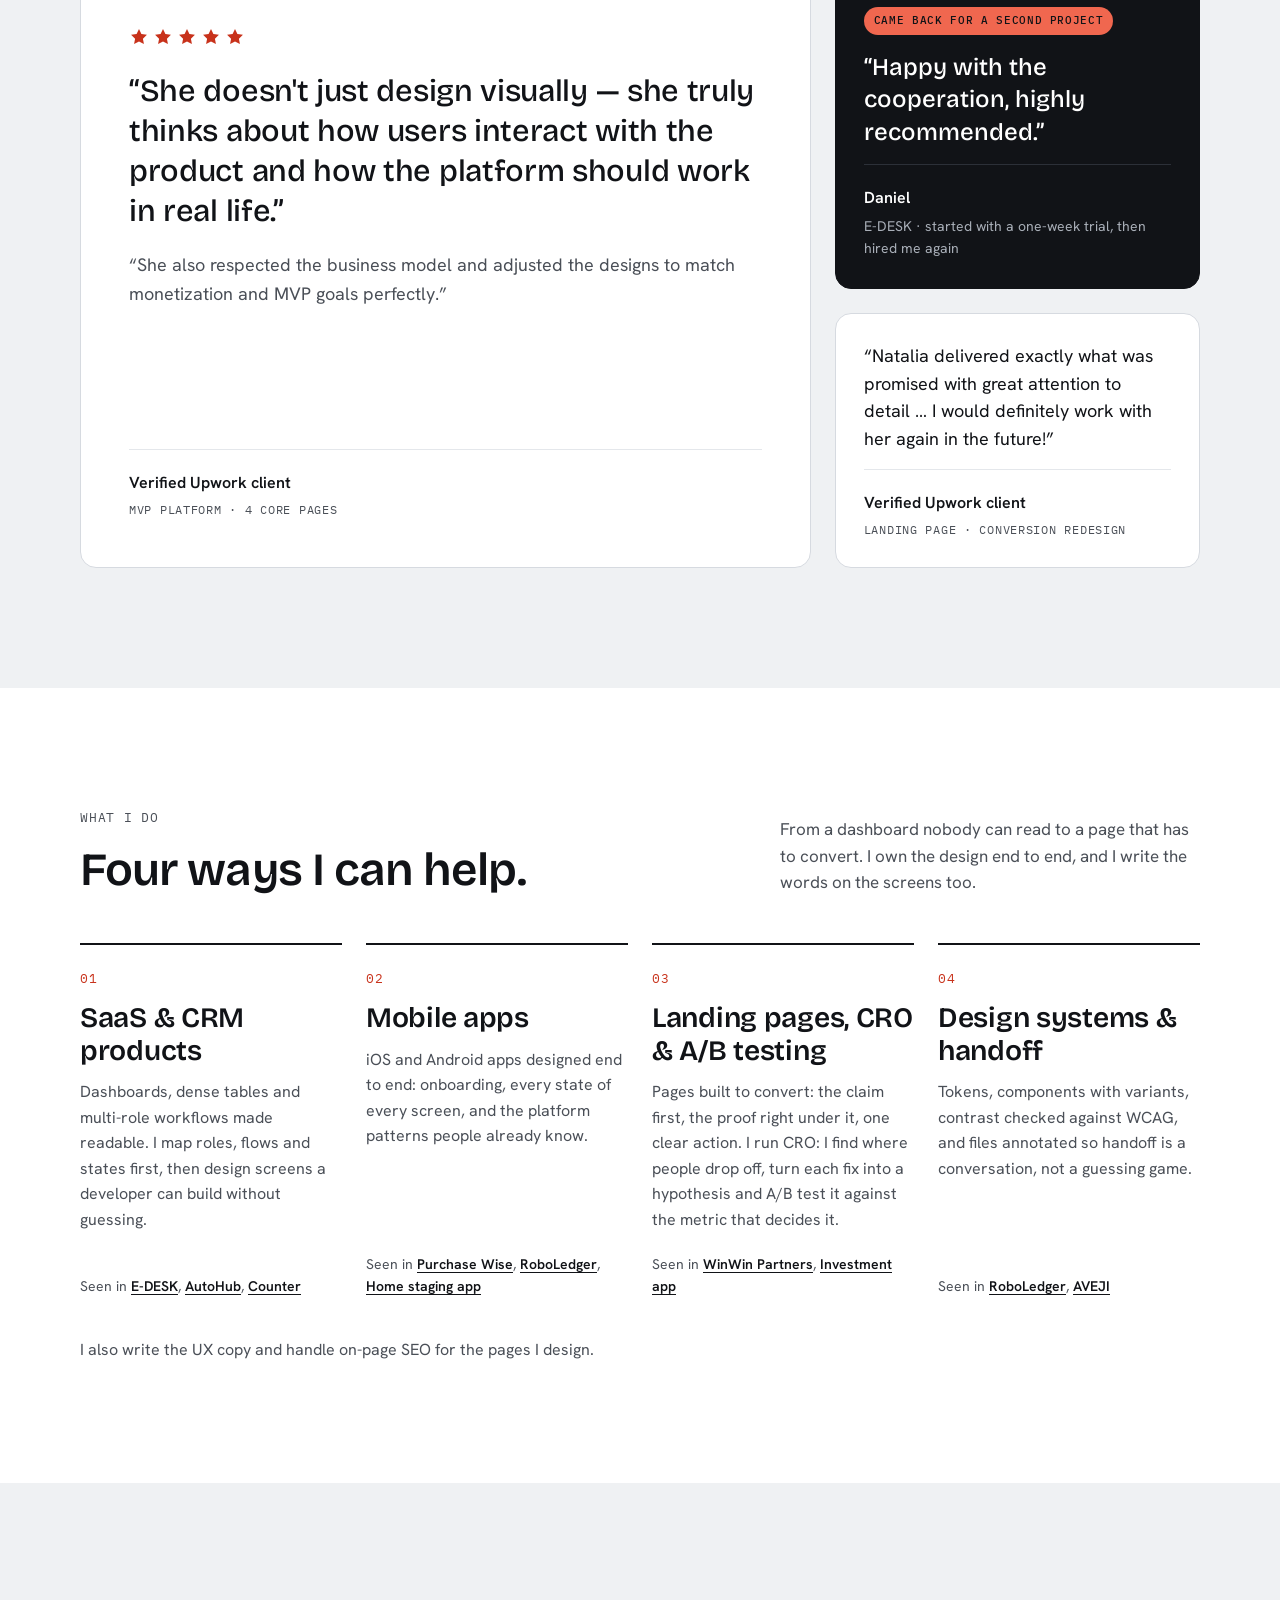
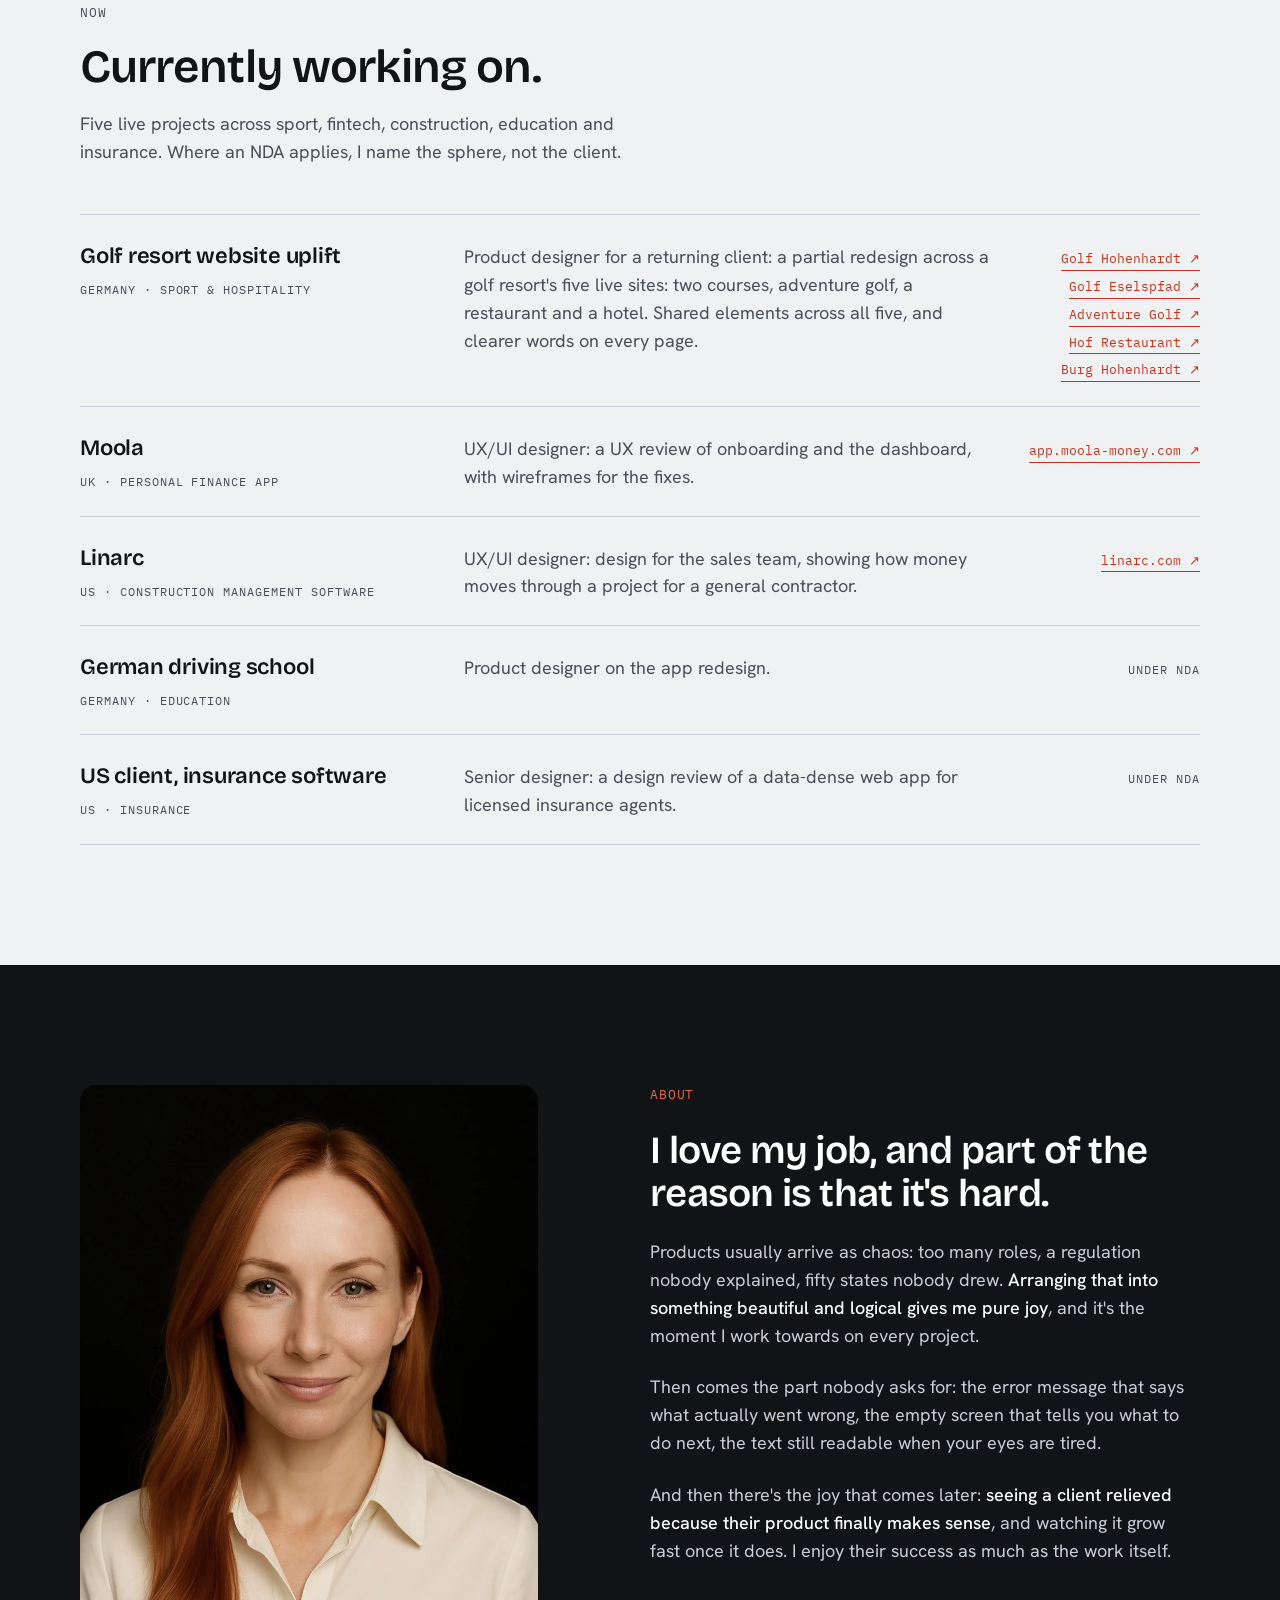
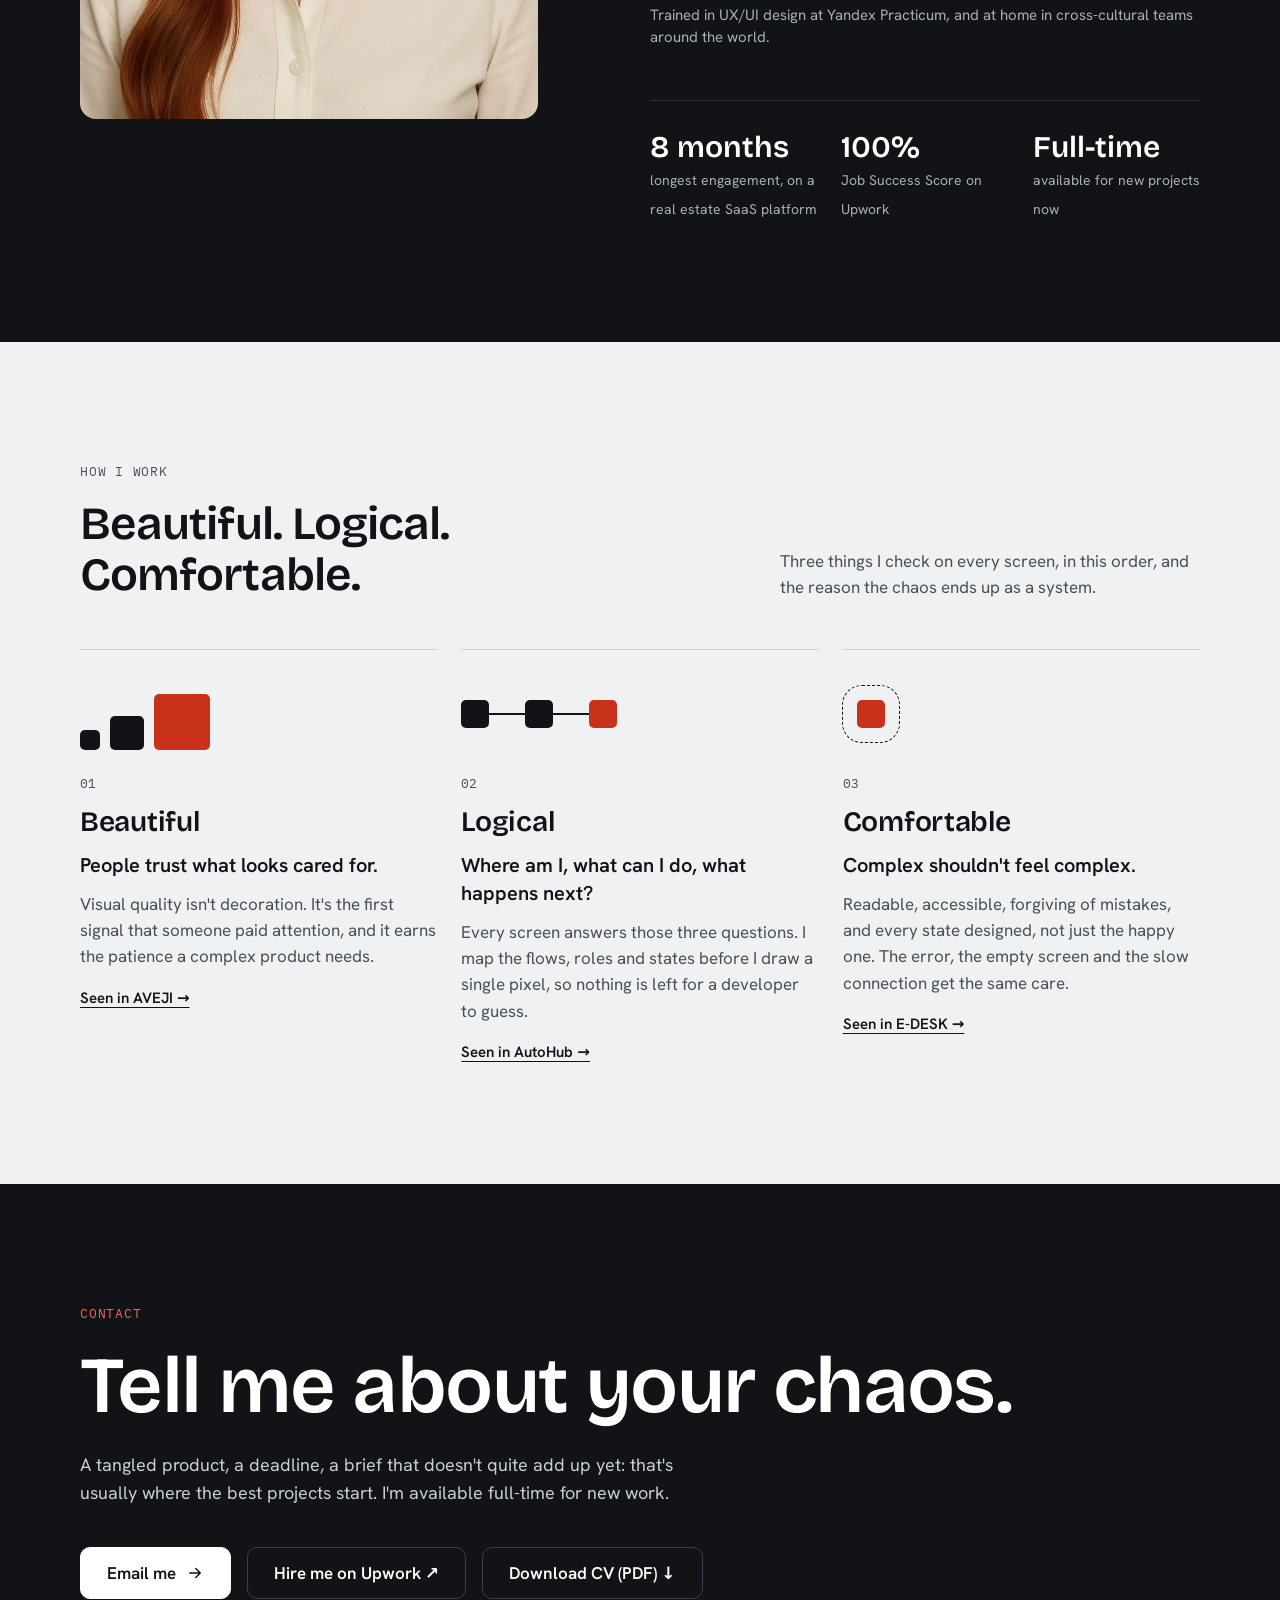
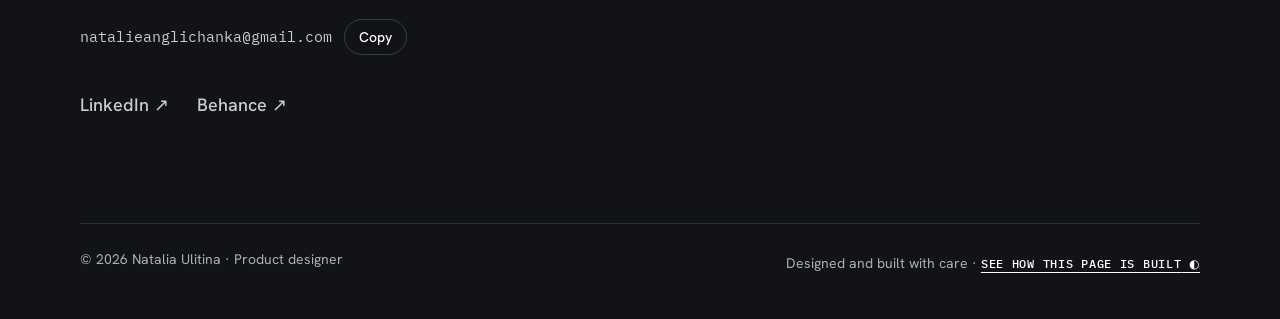
==== commit a4dfc38b: "Add HALDEN case, current work, CV download" ====
--- a/index.html
+++ b/index.html
@@ -3,12 +3,12 @@
 <head>
 <meta charset="utf-8">
 <meta name="viewport" content="width=device-width, initial-scale=1">
-<title>Natalia Ulitina — Product designer for SaaS, CRM, fintech and marketplaces</title>
-<meta name="description" content="Product designer who turns complex products into beautiful, logical systems, and runs CRO and A/B testing. Case studies in field-service SaaS, fintech, a dealership CRM, a bespoke furniture site and a point-of-sale concept. Available full-time.">
+<title>Natalia Ulitina — Product and UX/UI designer for SaaS, CRM, fintech and marketplaces</title>
+<meta name="description" content="Product and UX/UI designer with front-end skills (HTML, CSS) who turns complex products into clear, logical systems, and runs CRO and A/B testing. Case studies in field-service SaaS, fintech, a dealership CRM, a bespoke furniture site and a point-of-sale concept. Available full-time.">
 <link rel="canonical" href="https://nataliaulitina.github.io/">
 <meta property="og:type" content="website">
-<meta property="og:title" content="Natalia Ulitina — Product designer for SaaS, CRM, fintech and marketplaces">
-<meta property="og:description" content="Product designer who turns complex products into beautiful, logical systems, and runs CRO and A/B testing. Case studies in field-service SaaS, fintech, a dealership CRM, a bespoke furniture site and a point-of-sale concept. Available full-time.">
+<meta property="og:title" content="Natalia Ulitina — Product and UX/UI designer for SaaS, CRM, fintech and marketplaces">
+<meta property="og:description" content="Product and UX/UI designer with front-end skills (HTML, CSS) who turns complex products into clear, logical systems, and runs CRO and A/B testing. Case studies in field-service SaaS, fintech, a dealership CRM, a bespoke furniture site and a point-of-sale concept. Available full-time.">
 <meta property="og:url" content="https://nataliaulitina.github.io/">
 <meta property="og:image" content="https://nataliaulitina.github.io/og.png">
 <meta name="twitter:card" content="summary_large_image">
@@ -23,15 +23,15 @@
 <a class="skip" href="#main">Skip to content</a>
 <div class="xgrid" aria-hidden="true"><div class="wrap"><i></i><i></i><i></i><i></i><i></i><i></i><i></i><i></i><i></i><i></i><i></i><i></i></div></div>
 <header class="site-head"><div class="wrap">
-<a class="brand" href="index.html" aria-label="Natalia Ulitina, product designer, home" data-spec="Wordmark · the dot on the i is the one square still settling into place"><span class="wm" aria-hidden="true">Natalia Ulit<span class="tt">ı<i></i></span>na</span><span class="role" aria-hidden="true">Product designer</span></a>
+<a class="brand" href="index.html" aria-label="Natalia Ulitina, product designer, home" data-spec="Wordmark · the dot on the i is the one square still settling into place"><span class="wm" aria-hidden="true">Natalia Ulit<span class="tt">ı<i></i></span>na</span><span class="role" aria-hidden="true">Product &amp; UX/UI designer</span></a>
 <nav class="nav" aria-label="Main"><a href="#work">Work</a><a class="hide-sm" href="#services">Services</a><a class="hide-sm" href="#about">About</a><a class="pill" href="#contact">Let's talk</a></nav>
 </div></header>
 <main id="main">
 <section class="hero"><div class="wrap">
 <div>
-<div class="who" data-spec="Photo · 56 round · the person you'll work with, directly"><span class="avatar"><img src="natalia.webp" alt="Natalia Ulitina" width="900" height="1252" decoding="auto"></span><span class="who-text"><span>Product designer · SaaS, CRM, fintech &amp; marketplaces</span><span><span class="dot"></span>Available for new projects</span></span></div>
+<div class="who" data-spec="Photo · 56 round · the person you'll work with, directly"><span class="avatar"><img src="natalia.webp" alt="Natalia Ulitina" width="900" height="1252" decoding="auto"></span><span class="who-text"><span>Product &amp; UX/UI designer with front-end skills</span><span><span class="dot"></span>Available for new projects</span></span></div>
 <h1 class="h1" data-spec="H1 · Bricolage · one idea, eight words">I turn <span class="sr">chaos</span><span class="chaos" aria-hidden="true"><span>c</span><span>h</span><span>a</span><span>o</span><span>s</span></span> into a beautiful, logical system.</h1>
-<p class="lead" data-spec="Body L · Hanken 20/31 · max ≈ 62 characters a line">The harder the product, the more I enjoy it: dense data, regulated flows, five people in one deal. I design it, then A/B-test what converts.</p>
+<p class="lead" data-spec="Body L · Hanken 20/31 · max ≈ 62 characters a line">The harder the product, the more I enjoy it. I design it, build small changes in HTML and CSS, and A/B-test what&nbsp;converts.</p>
 <div class="btns" data-spec="Buttons · 52 tall · touch target ≥ 44"><a class="btn btn-primary" href="#work">See my work <svg viewBox="0 0 24 24" fill="none" stroke="currentColor" stroke-width="2" stroke-linecap="round" stroke-linejoin="round" aria-hidden="true"><path d="M5 12h14M13 6l6 6-6 6"/></svg></a><button type="button" class="btn xray-toggle quiet" aria-pressed="false"><span class="switch" aria-hidden="true"></span><span class="xray-label">See how this page is built</span></button></div>
 <p class="hero-proof" aria-label="Upwork record"><span><b>★ Rising Talent</b></span><span><b>100%</b> Job Success</span><span><b>5.0</b> rating</span><span class="via">on Upwork</span></p>
 </div>
@@ -40,8 +40,8 @@
 </div></section>
 
 <section class="s s-white" id="work"><div class="wrap">
-<div class="sec-head row"><div class="stack" style="gap:16px"><p class="kicker">Selected work</p><h2 class="h2" data-spec="H2 · Bricolage 52/57">Nine products, nine kinds of chaos.</h2></div><p class="lead">Different industries, different problems, one way of working. Each case shows the decisions, not just the screens.</p></div>
-<div class="work-grid" data-spec="Case grid · 2 × 6 columns · 24 gutter"><a class="case-card" href="e-desk.html"><span class="top"><span class="name">E-DESK</span><span class="tag">01 · Field-service SaaS · Client</span></span><img src="cover-edesk.webp" alt="E-DESK case study cover" width="1600" height="1200" loading="lazy" decoding="auto"><span class="hook">Every number was already on the page: a job sheet redesigned inside the client's own design system, five money tables into one panel.</span><span class="more">Read the case →</span></a><a class="case-card" href="investment-app.html"><span class="top"><span class="name">Investment app</span><span class="tag">02 · Fintech marketplace · Shipped</span></span><img src="cover-investment.webp" alt="Investment app case study cover" width="1600" height="1200" loading="lazy" decoding="auto"><span class="hook">Making an investor–founder marketplace feel liquid: onboarding, discovery and a paywall that fires at the right moment.</span><span class="more">Read the case →</span></a><a class="case-card" href="winwin.html"><span class="top"><span class="name">WinWin Partners</span><span class="tag">03 · Brand + landing page · Client</span></span><img src="cover-winwin.webp" alt="WinWin Partners case study cover" width="1200" height="900" loading="lazy" decoding="auto"><span class="hook">A sponsorship SaaS for sports clubs had one sentence of brief and no brand. I designed the logo, palette and a one-page site built to convert club managers.</span><span class="more">Read the case →</span></a><a class="case-card" href="autohub.html"><span class="top"><span class="name">AutoHub</span><span class="tag">04 · Dealership CRM · Desktop + mobile</span></span><img src="cover-autohub.webp" alt="AutoHub case study cover" width="1600" height="1200" loading="lazy" decoding="auto"><span class="hook">One multi-role dealership CRM, designed twice: a dense desktop dashboard, then re-authored for a phone so a deal can move from the lot, not the office.</span><span class="more">Read the case →</span></a><a class="case-card" href="aveji.html"><span class="top"><span class="name">AVEJI</span><span class="tag">05 · Furniture · Client site</span></span><img src="cover-aveji.webp" alt="AVEJI case study cover" width="1600" height="1200" loading="lazy" decoding="auto"><span class="hook">A bespoke furniture site that competes on layout, not on budget: it starts with a pencil drawing, not a stock photo.</span><span class="more">Read the case →</span></a><a class="case-card" href="counter.html"><span class="top"><span class="name">Counter</span><span class="tag">06 · Point of sale · Concept</span></span><img src="cover-counter.webp" alt="Counter case study cover" width="1600" height="1200" loading="lazy" decoding="auto"><span class="hook">One order, two posted prices: a café register where the ticket, the receipt and the owner's report all say which price applied.</span><span class="more">Read the case →</span></a><a class="case-card" href="roboledger.html"><span class="top"><span class="name">RoboLedger</span><span class="tag">07 · iOS finance app · Redesign</span></span><img src="cover-roboledger.webp" alt="RoboLedger case study cover" width="1600" height="1200" loading="lazy" decoding="auto"><span class="hook">A finance tracker for robotics teams, brought to current iOS: every state designed, a sheet-based entry flow and one component library.</span><span class="more">Read the case →</span></a><a class="case-card" href="purchase-wise.html"><span class="top"><span class="name">Purchase Wise</span><span class="tag">08 · iOS app · End to end</span></span><img src="cover-purchasewise.webp" alt="Purchase Wise case study cover" width="1600" height="1200" loading="lazy" decoding="auto"><span class="hook">An impulse-control app that turns the urge to buy into money saved: a 24-hour pause, a calm countdown and an honest decision screen.</span><span class="more">Read the case →</span></a><a class="case-card wide" href="homestaging.html"><span class="top"><span class="name">Home staging app</span><span class="tag">09 · iOS app · Redesign</span></span><img src="cover-homestaging.webp" alt="Home staging app case study cover" width="1600" height="1200" loading="lazy" decoding="auto"><span class="hook">Three tools that never talked to each other: ideas by room, a readiness checklist and a budget, rebuilt so one property holds all three.</span><span class="more">Read the case →</span></a></div>
+<div class="sec-head row"><div class="stack" style="gap:16px"><p class="kicker">Selected work</p><h2 class="h2" data-spec="H2 · Bricolage 52/57">Ten products, ten kinds of chaos.</h2></div><p class="lead">Different industries, different problems, one way of working. Each case shows the decisions, not just the screens.</p></div>
+<div class="work-grid" data-spec="Case grid · 2 × 6 columns · 24 gutter"><a class="case-card" href="e-desk.html"><span class="top"><span class="name">E-DESK</span><span class="tag">01 · Field-service SaaS · Client</span></span><img src="cover-edesk.webp" alt="E-DESK case study cover" width="1600" height="1200" loading="lazy" decoding="auto"><span class="hook">Every number was already on the page: a job sheet redesigned inside the client's own design system, five money tables into one panel.</span><span class="more">Read the case →</span></a><a class="case-card" href="halden.html"><span class="top"><span class="name">HALDEN</span><span class="tag">02 · Shopify store · Redesign + CRO</span></span><img src="cover-halden.webp" alt="HALDEN Shopify redesign and CRO case study cover" width="1600" height="1200" loading="lazy" decoding="auto"><span class="hook">A Shopify store whose checkout can't be redesigned, so the conversion work moved to the size row and the bag, and every change shipped with an A/B test plan.</span><span class="more">Read the case →</span></a><a class="case-card" href="investment-app.html"><span class="top"><span class="name">Investment app</span><span class="tag">03 · Fintech marketplace · Shipped</span></span><img src="cover-investment.webp" alt="Investment app case study cover" width="1600" height="1200" loading="lazy" decoding="auto"><span class="hook">Making an investor–founder marketplace feel liquid: onboarding, discovery and a paywall that fires at the right moment.</span><span class="more">Read the case →</span></a><a class="case-card" href="winwin.html"><span class="top"><span class="name">WinWin Partners</span><span class="tag">04 · Brand + landing page · Client</span></span><img src="cover-winwin.webp" alt="WinWin Partners case study cover" width="1200" height="900" loading="lazy" decoding="auto"><span class="hook">A sponsorship SaaS for sports clubs had one sentence of brief and no brand. I designed the logo, palette and a one-page site built to convert club managers.</span><span class="more">Read the case →</span></a><a class="case-card" href="autohub.html"><span class="top"><span class="name">AutoHub</span><span class="tag">05 · Dealership CRM · Desktop + mobile</span></span><img src="cover-autohub.webp" alt="AutoHub case study cover" width="1600" height="1200" loading="lazy" decoding="auto"><span class="hook">One multi-role dealership CRM, designed twice: a dense desktop dashboard, then re-authored for a phone so a deal can move from the lot, not the office.</span><span class="more">Read the case →</span></a><a class="case-card" href="aveji.html"><span class="top"><span class="name">AVEJI</span><span class="tag">06 · Furniture · Client site</span></span><img src="cover-aveji.webp" alt="AVEJI case study cover" width="1600" height="1200" loading="lazy" decoding="auto"><span class="hook">A bespoke furniture site that competes on layout, not on budget: it starts with a pencil drawing, not a stock photo.</span><span class="more">Read the case →</span></a><a class="case-card" href="counter.html"><span class="top"><span class="name">Counter</span><span class="tag">07 · Point of sale · Concept</span></span><img src="cover-counter.webp" alt="Counter case study cover" width="1600" height="1200" loading="lazy" decoding="auto"><span class="hook">One order, two posted prices: a café register where the ticket, the receipt and the owner's report all say which price applied.</span><span class="more">Read the case →</span></a><a class="case-card" href="roboledger.html"><span class="top"><span class="name">RoboLedger</span><span class="tag">08 · iOS finance app · Redesign</span></span><img src="cover-roboledger.webp" alt="RoboLedger case study cover" width="1600" height="1200" loading="lazy" decoding="auto"><span class="hook">A finance tracker for robotics teams, brought to current iOS: every state designed, a sheet-based entry flow and one component library.</span><span class="more">Read the case →</span></a><a class="case-card" href="purchase-wise.html"><span class="top"><span class="name">Purchase Wise</span><span class="tag">09 · iOS app · End to end</span></span><img src="cover-purchasewise.webp" alt="Purchase Wise case study cover" width="1600" height="1200" loading="lazy" decoding="auto"><span class="hook">An impulse-control app that turns the urge to buy into money saved: a 24-hour pause, a calm countdown and an honest decision screen.</span><span class="more">Read the case →</span></a><a class="case-card" href="homestaging.html"><span class="top"><span class="name">Home staging app</span><span class="tag">10 · iOS app · Redesign</span></span><img src="cover-homestaging.webp" alt="Home staging app case study cover" width="1600" height="1200" loading="lazy" decoding="auto"><span class="hook">Three tools that never talked to each other: ideas by room, a readiness checklist and a budget, rebuilt so one property holds all three.</span><span class="more">Read the case →</span></a></div>
 </div></section>
 
 <section class="s" id="clients"><div class="wrap">
@@ -63,6 +63,11 @@
 <div class="svc"><span class="num">04</span><h3 class="h3">Design systems &amp; handoff</h3><p>Tokens, components with variants, contrast checked against WCAG, and files annotated so handoff is a conversation, not a guessing game.</p><p class="seen">Seen in <a href="roboledger.html">RoboLedger</a>, <a href="aveji.html">AVEJI</a></p></div>
 </div>
 <p class="svc-also">I also write the UX copy and handle on-page SEO for the pages I design.</p>
+</div></section>
+
+<section class="s" id="now"><div class="wrap">
+<div class="sec-head"><p class="kicker">Now</p><h2 class="h2">Currently working on.</h2><p class="lead">Five live projects across sport, fintech, construction, education and insurance. Where an NDA applies, I name the sphere, not the client.</p></div>
+<ul class="now-list"><li><div><span class="nm">Golf resort website uplift</span><span class="sp">Germany · sport &amp; hospitality</span></div><p>Product designer for a returning client: a partial redesign across a golf resort's five live sites: two courses, adventure golf, a restaurant and a hotel. Shared elements across all five, and clearer words on every page.</p><div class="ln"><a href="https://www.golf-hohenhardt.de/" rel="noopener" target="_blank">Golf Hohenhardt ↗</a><a href="https://www.golf-eselspfad.de/" rel="noopener" target="_blank">Golf Eselspfad ↗</a><a href="https://adventure-golf-hohenhardt.de/" rel="noopener" target="_blank">Adventure Golf ↗</a><a href="https://www.hof-restaurant.de/" rel="noopener" target="_blank">Hof Restaurant ↗</a><a href="https://www.burg-hohenhardt.de/" rel="noopener" target="_blank">Burg Hohenhardt ↗</a></div></li><li><div><span class="nm">Moola</span><span class="sp">UK · personal finance app</span></div><p>UX/UI designer: a UX review of onboarding and the dashboard, with wireframes for the fixes.</p><div class="ln"><a href="https://app.moola-money.com/" rel="noopener" target="_blank">app.moola-money.com ↗</a></div></li><li><div><span class="nm">Linarc</span><span class="sp">US · construction management software</span></div><p>UX/UI designer: design for the sales team, showing how money moves through a project for a general contractor.</p><div class="ln"><a href="https://www.linarc.com/" rel="noopener" target="_blank">linarc.com ↗</a></div></li><li><div><span class="nm">German driving school</span><span class="sp">Germany · education</span></div><p>Product designer on the app redesign.</p><div class="ln"><span class="nda">Under NDA</span></div></li><li><div><span class="nm">US client, insurance software</span><span class="sp">US · insurance</span></div><p>Senior designer: a design review of a data-dense web app for licensed insurance agents.</p><div class="ln"><span class="nda">Under NDA</span></div></li></ul>
 </div></section>
 
 <section class="s s-dark about" id="about"><div class="wrap">
@@ -92,7 +97,7 @@
 <p class="kicker">Contact</p>
 <h2 class="h1" style="margin-top:20px">Tell me about your chaos.</h2>
 <p class="lead">A tangled product, a deadline, a brief that doesn't quite add up yet: that's usually where the best projects start. I'm available full-time for new work.</p>
-<div class="btns"><a class="btn btn-primary" href="mailto:natalieanglichanka@gmail.com">Email me <svg viewBox="0 0 24 24" fill="none" stroke="currentColor" stroke-width="2" stroke-linecap="round" stroke-linejoin="round" aria-hidden="true"><path d="M5 12h14M13 6l6 6-6 6"/></svg></a><a class="btn" href="https://www.upwork.com/freelancers/~018b4f9fb28a31edcb" rel="noopener" target="_blank">Hire me on Upwork ↗</a></div>
+<div class="btns"><a class="btn btn-primary" href="mailto:natalieanglichanka@gmail.com">Email me <svg viewBox="0 0 24 24" fill="none" stroke="currentColor" stroke-width="2" stroke-linecap="round" stroke-linejoin="round" aria-hidden="true"><path d="M5 12h14M13 6l6 6-6 6"/></svg></a><a class="btn" href="https://www.upwork.com/freelancers/~018b4f9fb28a31edcb" rel="noopener" target="_blank">Hire me on Upwork ↗</a><a class="btn" href="Natalia-Ulitina-CV.pdf" download>Download CV (PDF) ↓</a></div>
 <p class="mailline"><span class="addr">natalieanglichanka@gmail.com</span><button type="button" class="copy" data-copy="natalieanglichanka@gmail.com" aria-label="Copy email address">Copy</button></p>
 <nav class="elsewhere" aria-label="Elsewhere"><a href="https://www.linkedin.com/in/natalia-ulitina-0a97a8344/" rel="noopener" target="_blank">LinkedIn ↗</a><a href="https://www.behance.net/nataliaulitina" rel="noopener" target="_blank">Behance ↗</a></nav>
 <div class="foot"><span>© 2026 Natalia Ulitina · Product designer</span><span>Designed and built with care · <button type="button" class="xray-toggle" aria-pressed="false"><span class="xray-label">See how this page is built</span> ◐</button></span></div>
--- a/site.css
+++ b/site.css
@@ -418,3 +418,18 @@
 @media (prefers-reduced-motion:reduce){.brand .tt i{transition:none}}
 
 .hero .h1{font-size:clamp(40px,5vw,76px)}
+
+.theme-hd{--paper:#F1F3F2;background:#F1F3F2}
+.theme-hd .case-hero,.theme-hd .s{--k:#1C7A46}
+.theme-hd .tldr{--k:#1C7A46}
+.theme-hd .s-dark{--bg:#111416;--k:#C6F24E;--card:#1A1E21;--cardline:#2A2F33;--line:#2A2F33}
+
+.now-list{list-style:none;margin:40px 0 0;padding:0;border-top:1px solid var(--line)}
+.now-list li{display:grid;grid-template-columns:minmax(0,4fr) minmax(0,6fr) minmax(0,2fr);gap:32px;padding:24px 0;border-bottom:1px solid var(--line);align-items:baseline}
+.now-list .nm{display:block;font-family:var(--display);font-size:22px;font-weight:600;letter-spacing:-.01em}
+.now-list .sp{display:block;font-family:var(--mono);font-size:12px;letter-spacing:.08em;text-transform:uppercase;color:var(--ink-2);margin-top:6px}
+.now-list p{margin:0;color:var(--ink-2);line-height:1.55}
+.now-list .ln{text-align:right;font-family:var(--mono);font-size:13px;display:flex;flex-direction:column;gap:6px;align-items:flex-end}
+.now-list .ln a{color:var(--accent);text-decoration:none;border-bottom:1px solid currentColor}
+.now-list .nda{color:var(--ink-2);text-transform:uppercase;letter-spacing:.08em;font-size:12px}
+@media (max-width:760px){.now-list li{grid-template-columns:1fr;gap:8px}.now-list .ln{text-align:left;align-items:flex-start}}
